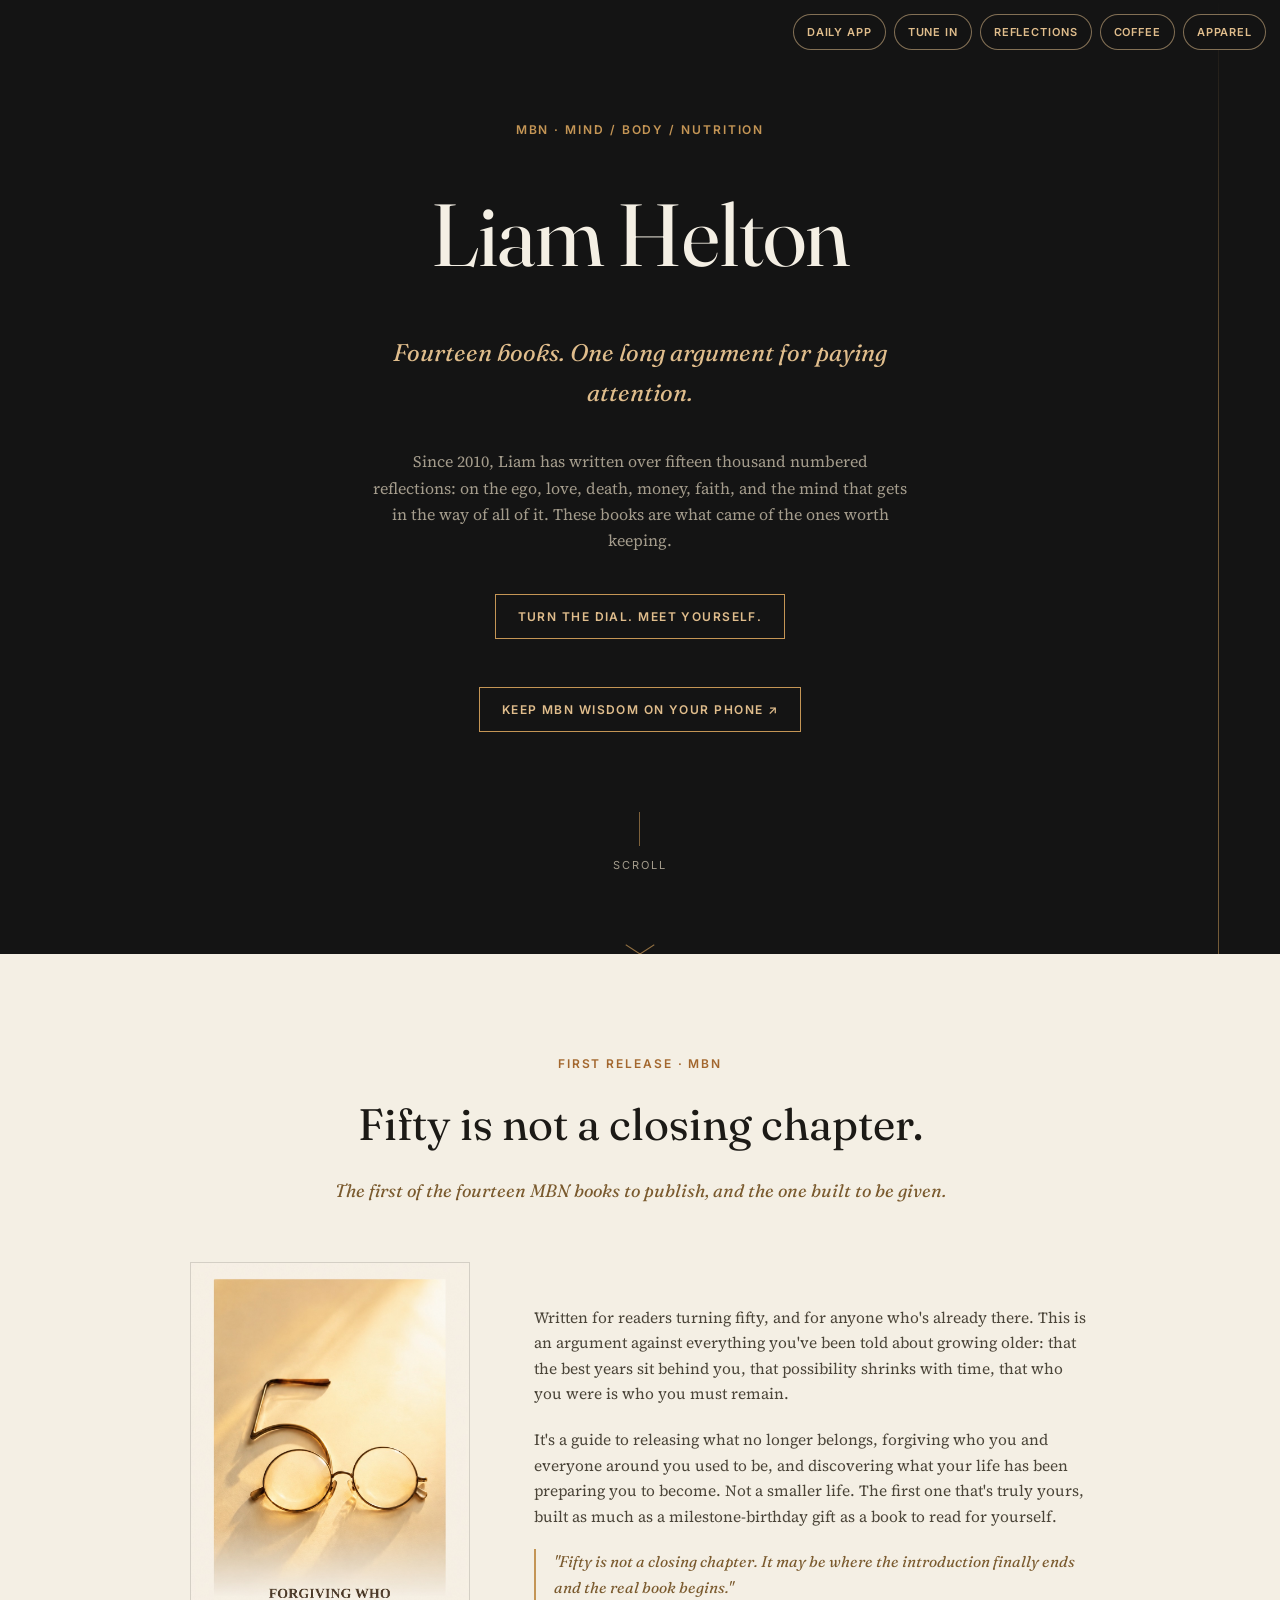
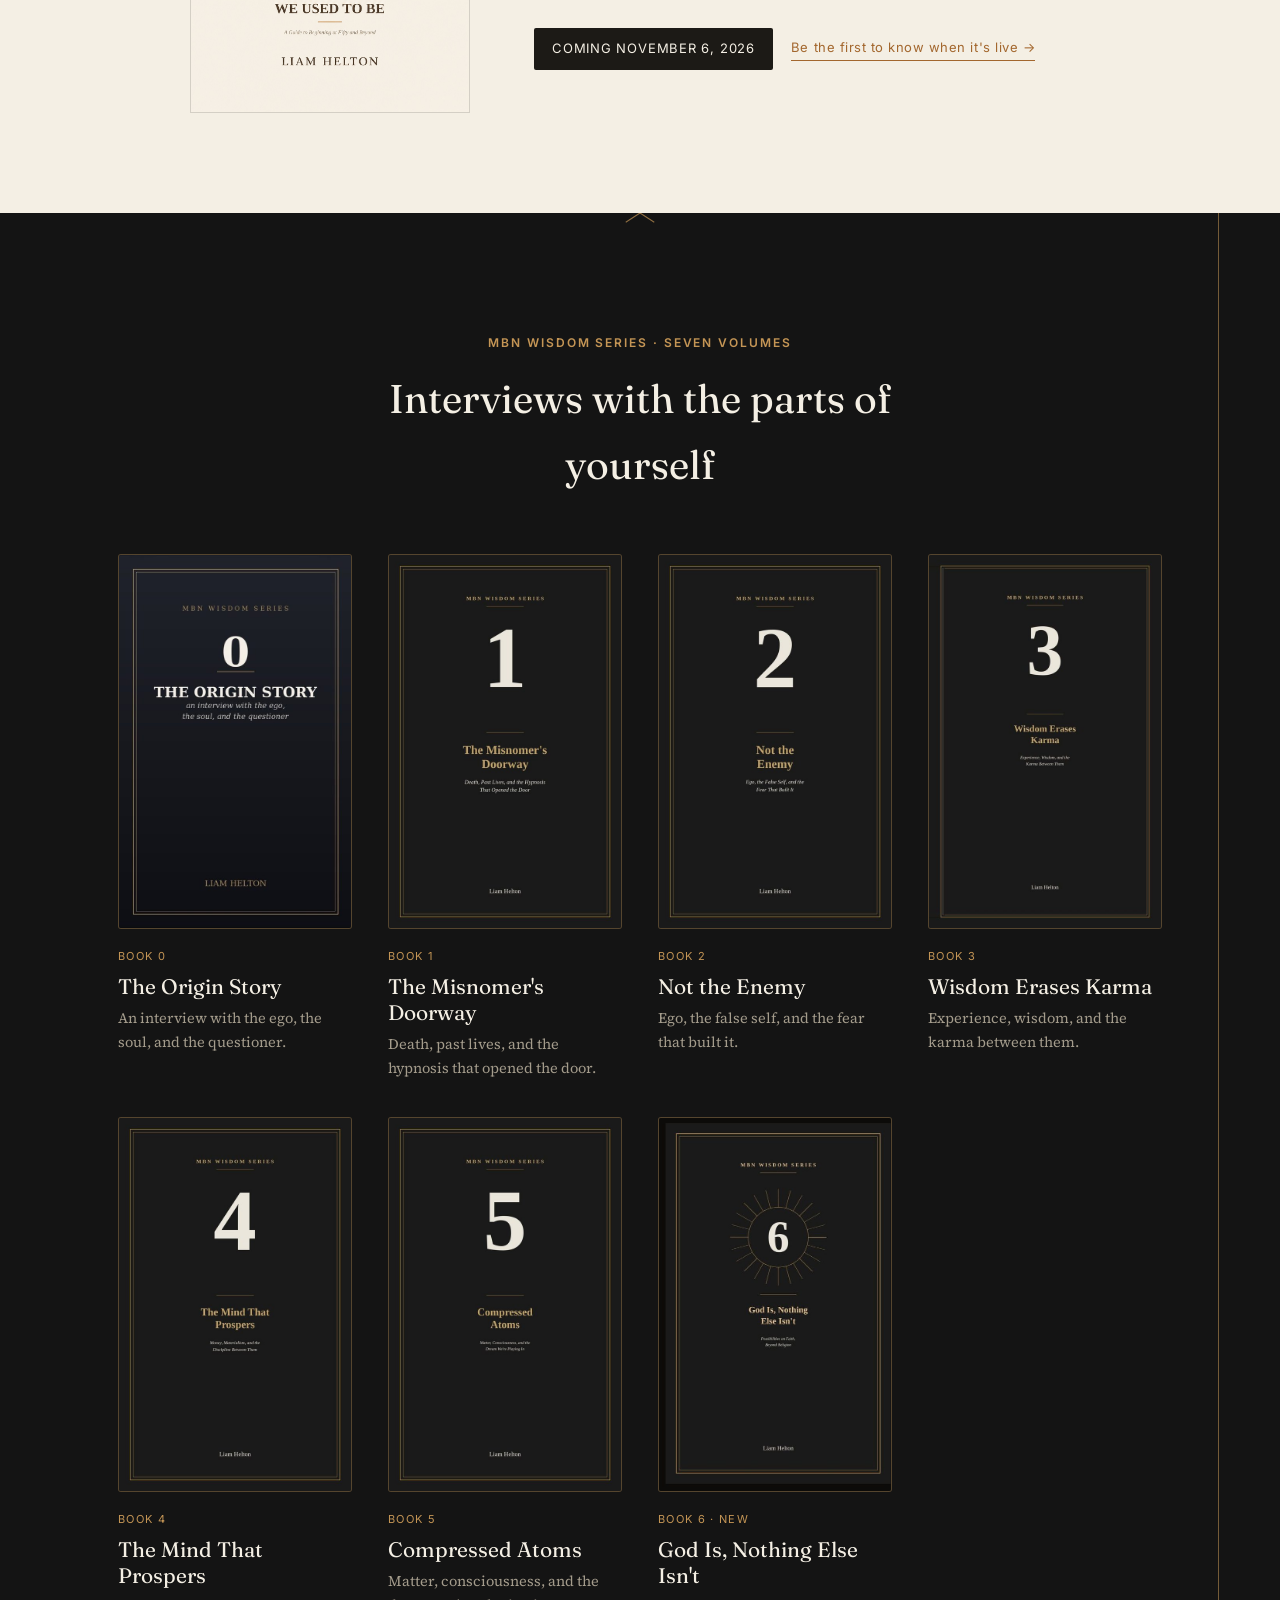
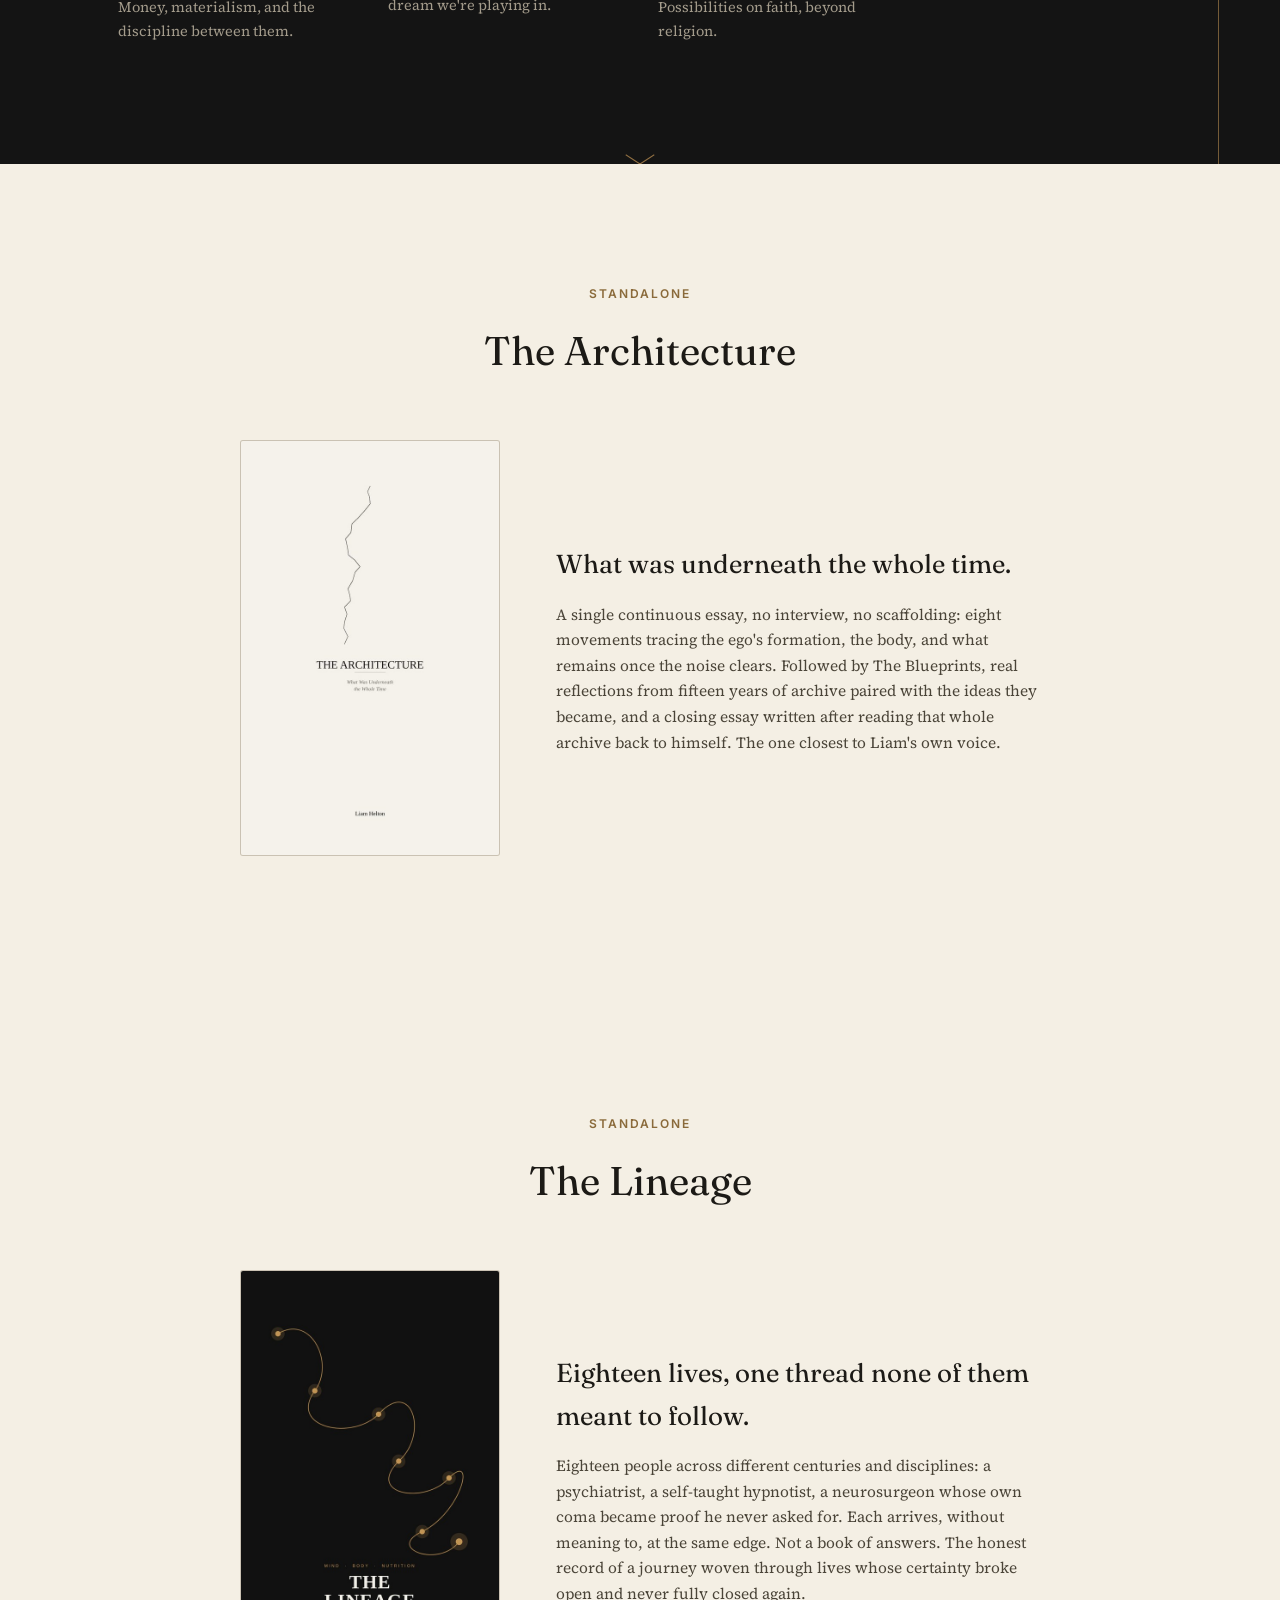
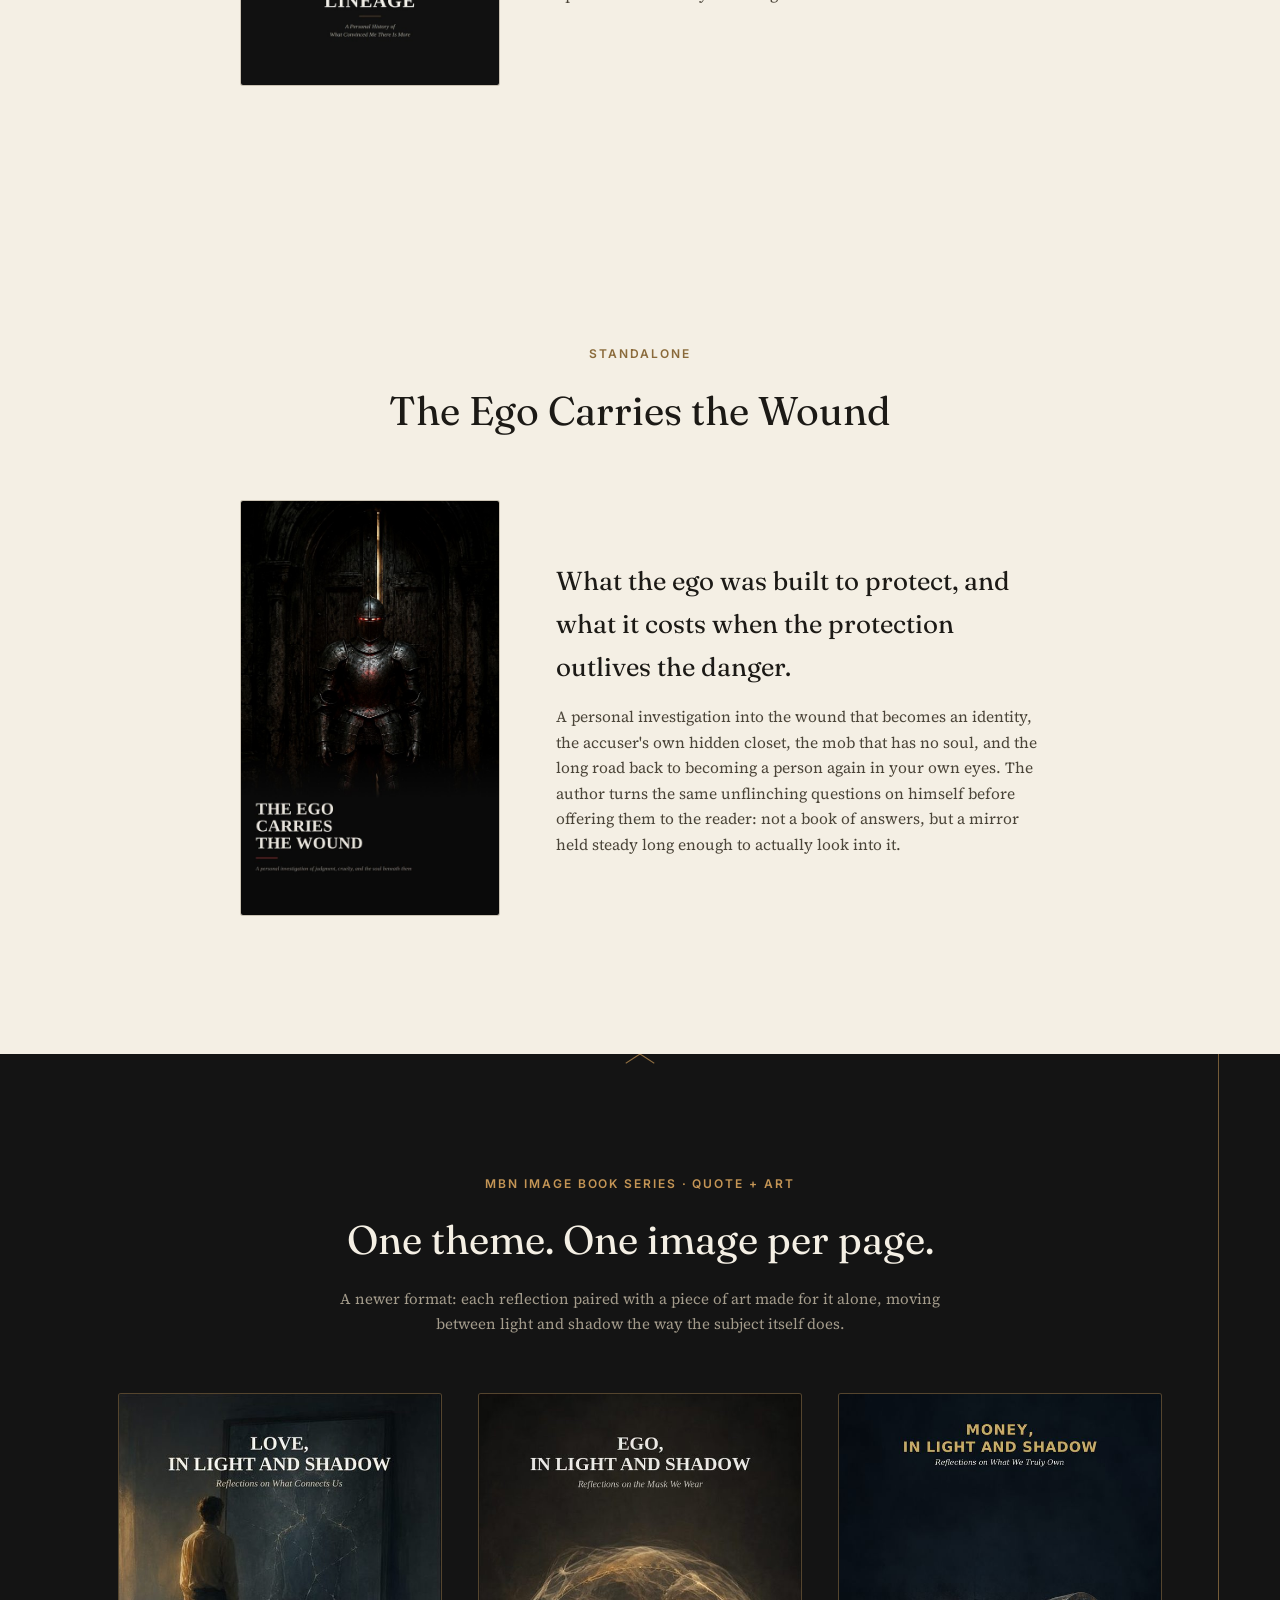
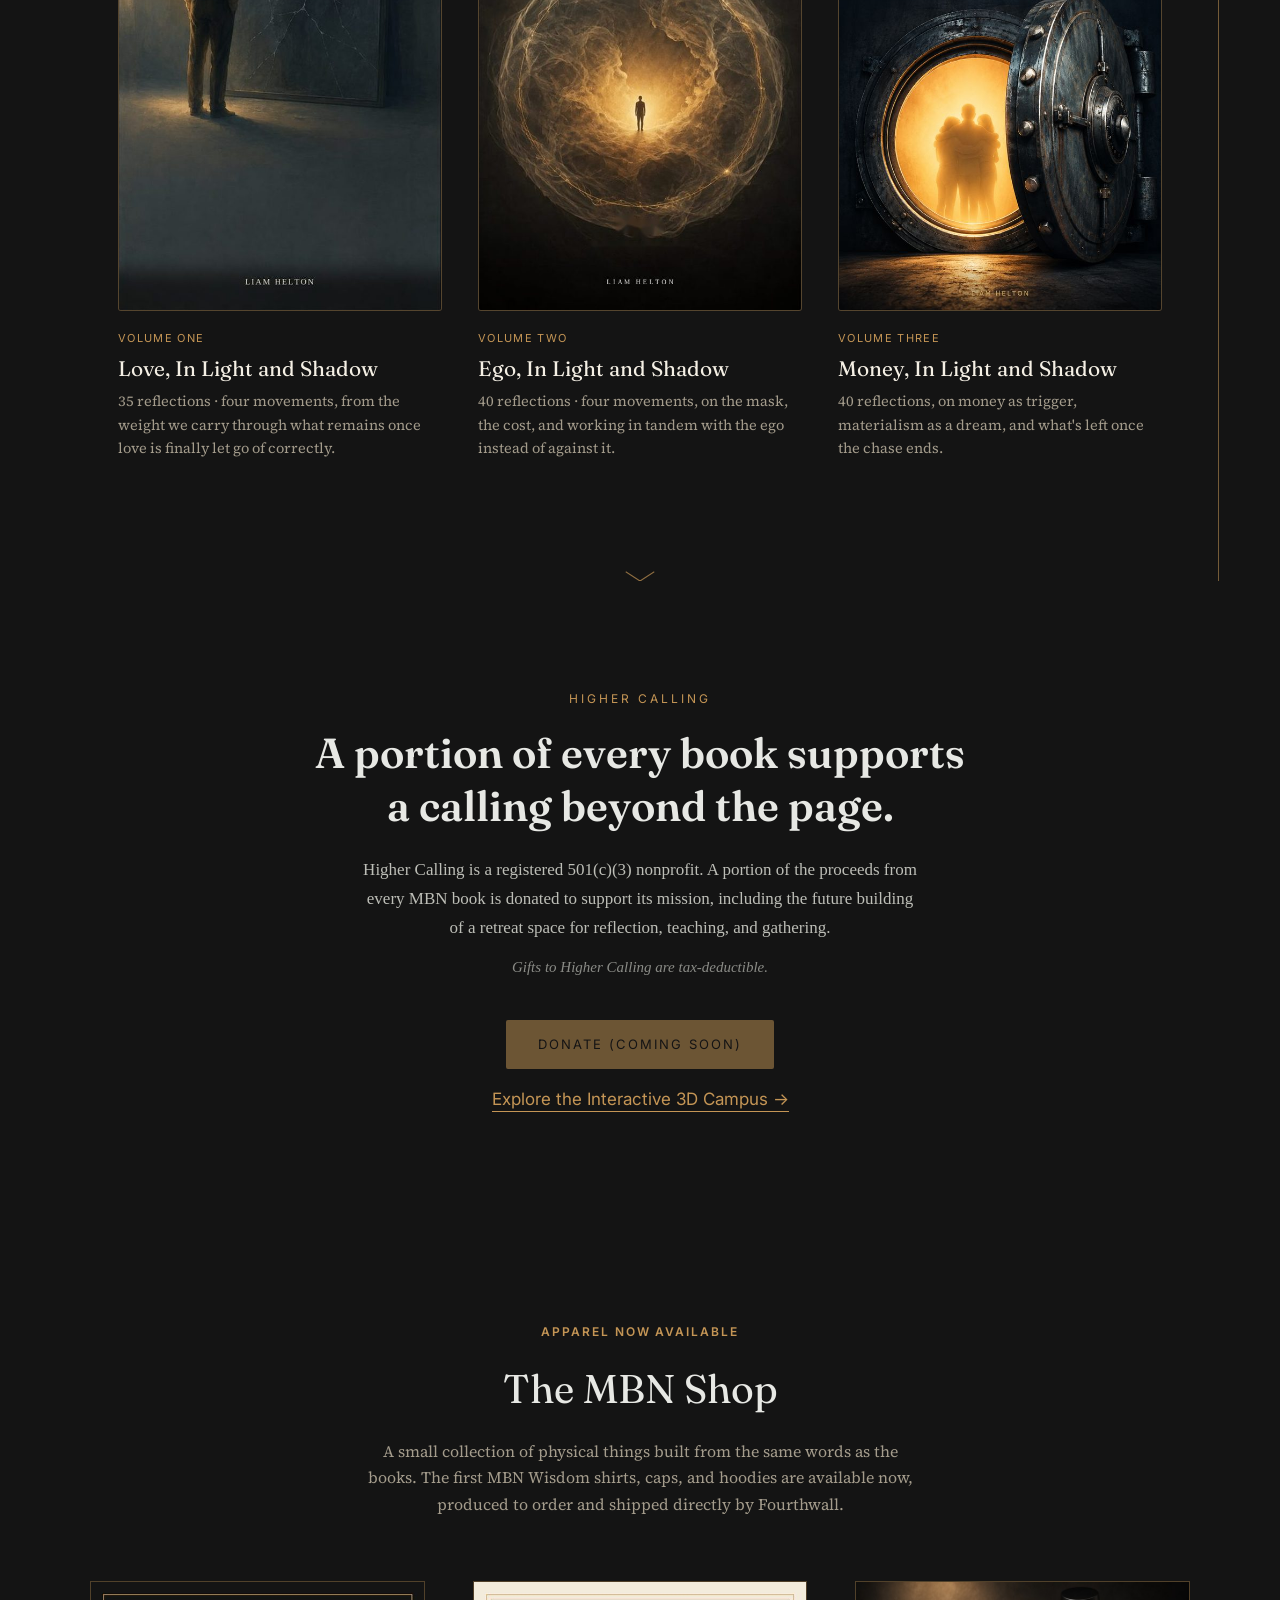
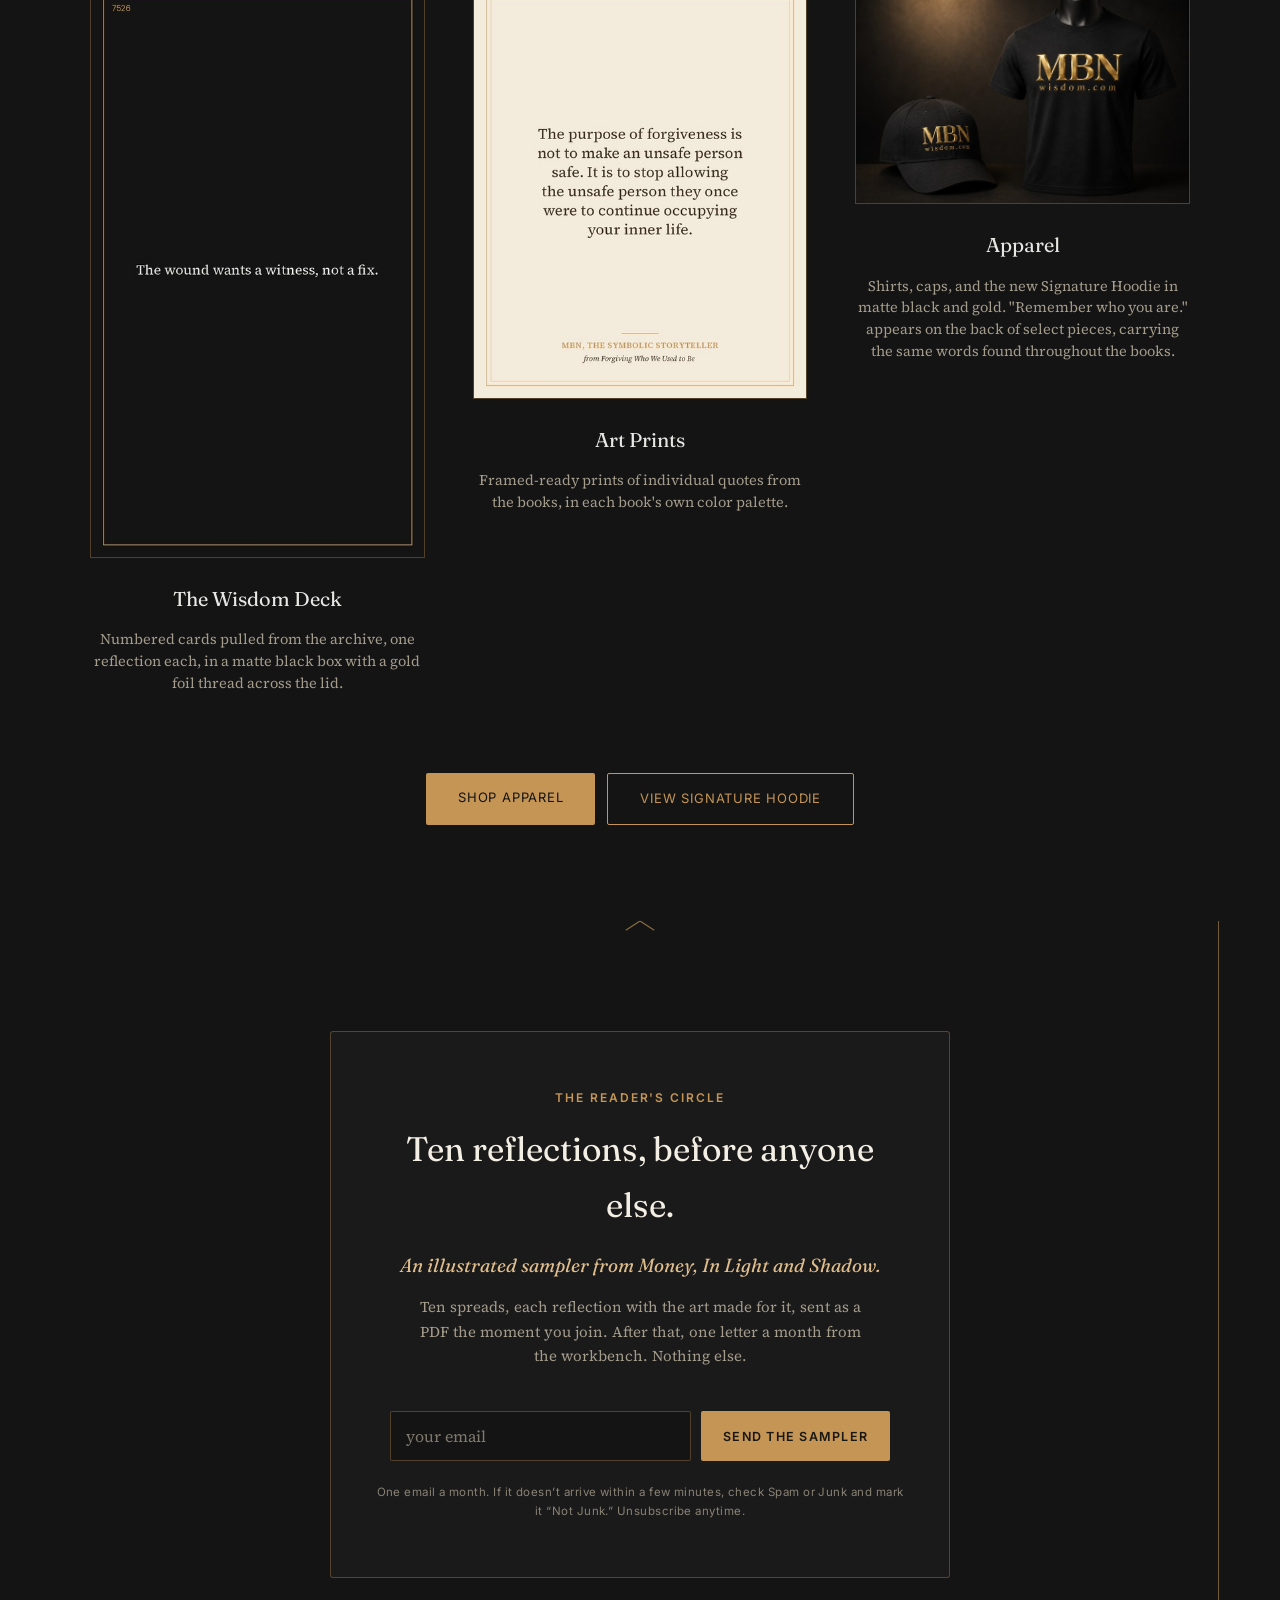
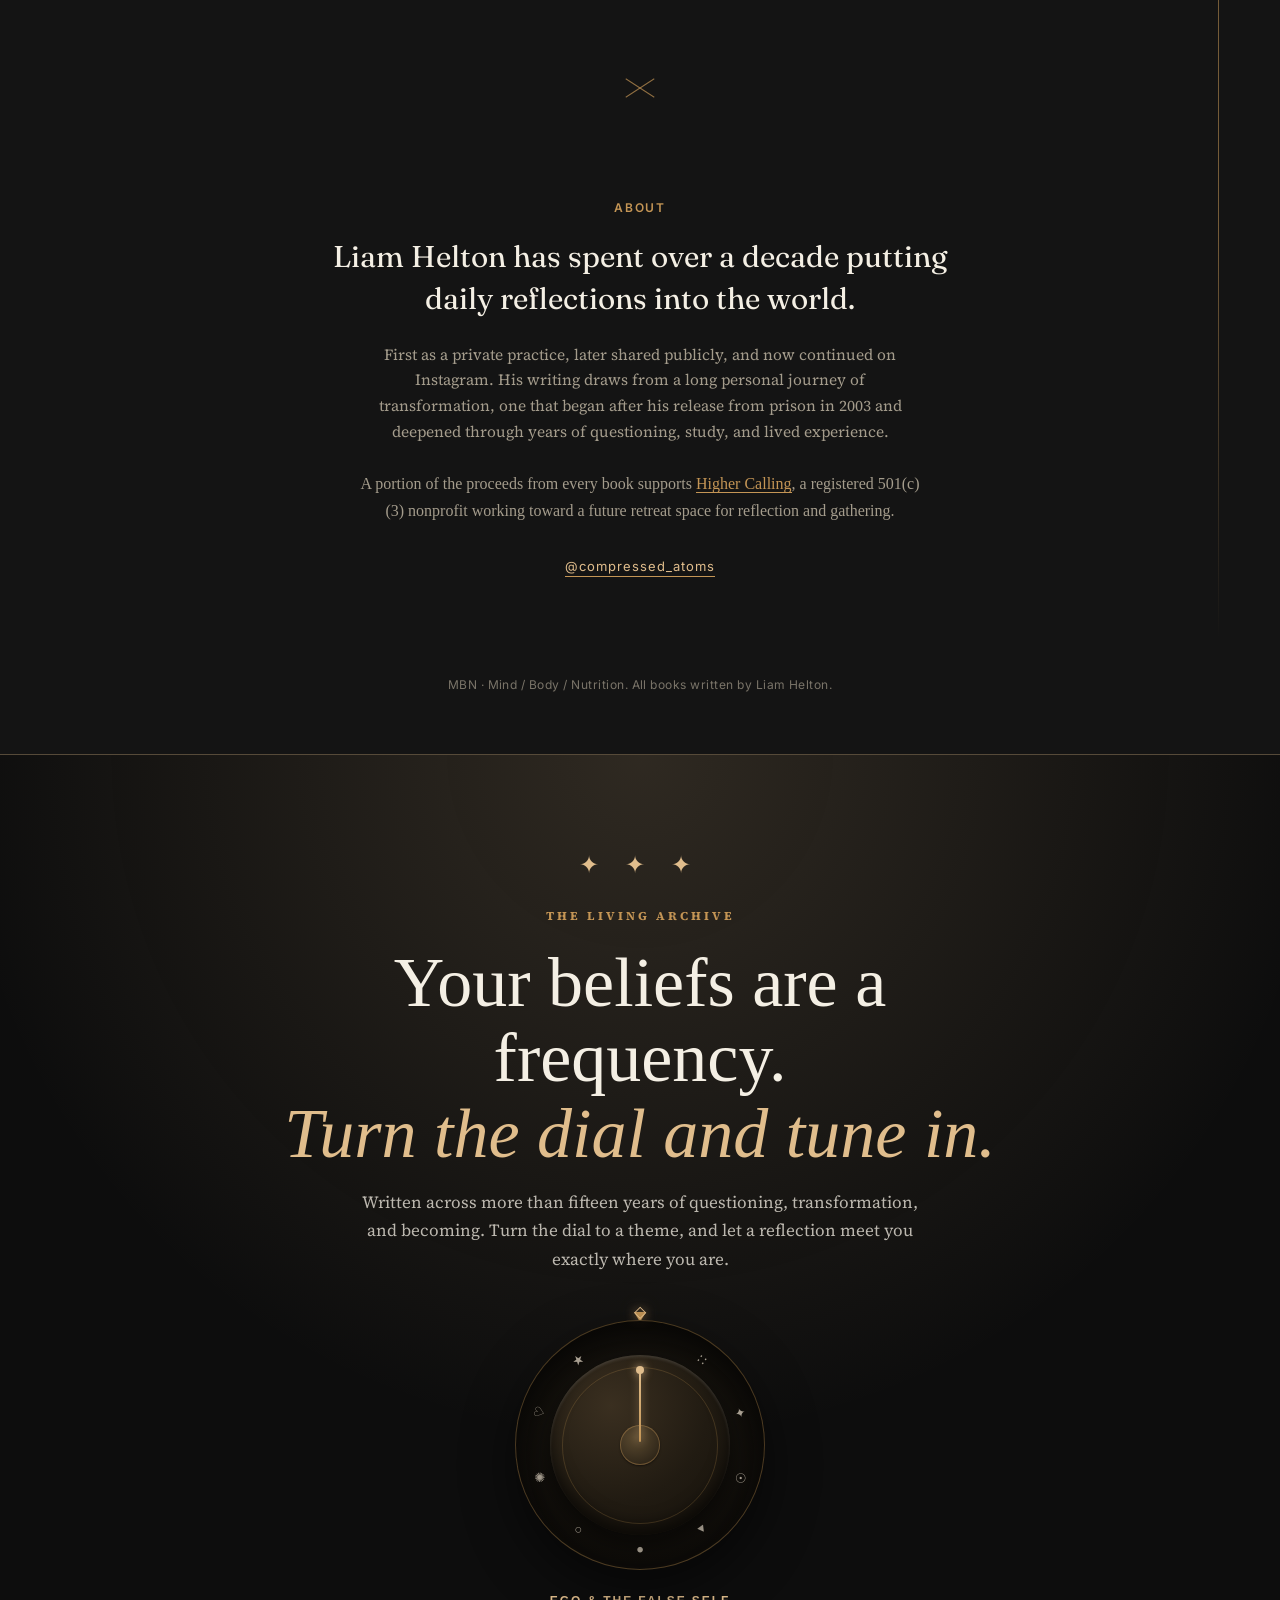
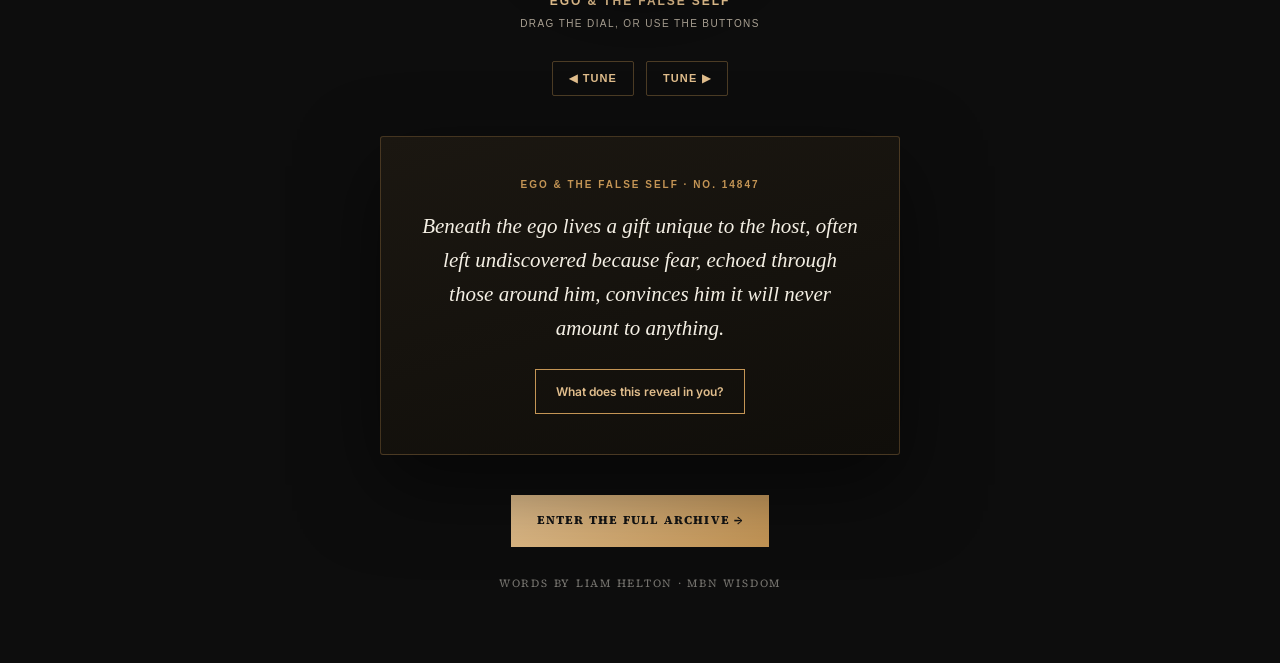
==== index.html @ 4bf5a53a "Add Liam Helton to the November book cover Correct the website cover preview for Forgiving Who We Us" ====
<!DOCTYPE html>
<html lang="en">
<head>
<meta charset="UTF-8">
<meta name="viewport" content="width=device-width, initial-scale=1.0">
<title>MBN · Liam Helton</title>
<link rel="preconnect" href="https://fonts.googleapis.com">
<link rel="preconnect" href="https://fonts.gstatic.com" crossorigin>
<link href="https://fonts.googleapis.com/css2?family=Fraunces:ital,opsz,wght@0,9..144,300;0,9..144,400;0,9..144,600;1,9..144,400&family=Source+Serif+4:ital,opsz,wght@0,8..60,400;0,8..60,500;1,8..60,400&family=Inter:wght@400;500;600&display=swap" rel="stylesheet">
<style>
  :root{
    --bg:#141414;
    --bg-raised:#1a1a1a;
    --cream:#f4efe4;
    --cream-ink:#1c1a16;
    --gold:#c49555;
    --gold-bright:#e0bd8c;
    --ink:#ece7db;
    --ink-dim:#a49c8c;
    --line: rgba(196,149,85,0.35);
    --maxw: 1100px;
  }
  *{box-sizing:border-box;}
  /* the hidden attribute must beat any display rule set below */
  [hidden]{display:none !important;}
  html{scroll-behavior:smooth; background:#141414;}
  body{
    margin:0;
    background:var(--bg);
    background-color:#141414 !important;
    color:var(--ink);
    font-family:'Source Serif 4', serif;
    font-size:17px;
    line-height:1.65;
    -webkit-font-smoothing:antialiased;
  }
  .eyebrow{
    font-family:'Inter',sans-serif;
    font-size:12px;
    letter-spacing:0.16em;
    text-transform:uppercase;
    color:var(--gold);
    font-weight:600;
  }
  h1,h2,h3{
    font-family:'Fraunces', serif;
    font-weight:400;
    margin:0;
  }
  a{color:inherit;}
  img{display:block;max-width:100%;}

  /* ---- signature thread ---- */
  .thread-wrap{position:relative;}
  /* The thread is decorative. It used to sit at left:50%, which ran it straight
     down the middle of the centred text and through the middle card of any
     odd-column grid. It now sits in the right-hand margin, outside the 1100px
     content column, and is hidden entirely once the viewport is too narrow to
     have a margin to put it in. */
  .thread{
    position:absolute;
    left:calc(50% + (var(--maxw) / 2) + 28px);
    top:0;
    bottom:0;
    width:1px;
    background:linear-gradient(to bottom, transparent, var(--gold) 4%, var(--gold) 96%, transparent);
    opacity:0.55;
    z-index:0;
    pointer-events:none;
  }
  @media (max-width: 1240px){
    .thread{ display:none; }
  }
  .fracture{
    position:absolute;
    left:50%;
    width:34px;
    height:34px;
    transform:translate(-50%,-50%) rotate(45deg);
    z-index:1;
    pointer-events:none;
  }
  .fracture::before,.fracture::after{
    content:'';
    position:absolute;
    background:var(--gold);
    opacity:0.7;
  }
  .fracture::before{ left:50%; top:0; bottom:0; width:1px; transform:translateX(-50%) rotate(12deg); }
  .fracture::after{ top:50%; left:0; right:0; height:1px; transform:translateY(-50%) rotate(-12deg); }

  section{ position:relative; z-index:2; }
  .wrap{ max-width:var(--maxw); margin:0 auto; padding:0 28px; }

  /* ---- hero ---- */
  .hero{
    min-height:92vh;
    display:flex;
    flex-direction:column;
    justify-content:center;
    align-items:center;
    text-align:center;
    padding:120px 28px 80px;
  }
  .hero .eyebrow{ margin-bottom:22px; }
  .hero h1{
    font-size:clamp(44px,9vw,88px);
    color:var(--cream);
    letter-spacing:-0.01em;
    margin-bottom:26px;
  }
  .hero p.lede{
    font-family:'Fraunces', serif;
    font-style:italic;
    font-size:clamp(19px,2.4vw,24px);
    color:var(--gold-bright);
    max-width:560px;
    margin:0 0 20px;
  }
  .hero p.sub{
    max-width:540px;
    color:var(--ink-dim);
    font-size:16px;
  }
  .scroll-cue{
    margin-top:56px;
    font-family:'Inter',sans-serif;
    font-size:11px;
    letter-spacing:0.18em;
    text-transform:uppercase;
    color:var(--ink-dim);
    display:flex;
    flex-direction:column;
    align-items:center;
    gap:10px;
  }
  .scroll-cue .line{ width:1px; height:34px; background:var(--gold); opacity:0.6; animation:pulse 2.2s ease-in-out infinite; }
  @keyframes pulse{ 0%,100%{opacity:.2;} 50%{opacity:.8;} }

  /* ---- section headers ---- */
  .section-head{ text-align:center; max-width:640px; margin:0 auto 56px; }
  .section-head .eyebrow{ margin-bottom:14px; }
  .section-head h2{ font-size:clamp(28px,4vw,40px); color:var(--cream); }
  .section-pad{ padding:120px 0; }

  /* ---- book grid ---- */
  .grid{
    display:grid;
    grid-template-columns:repeat(auto-fit,minmax(220px,1fr));
    gap:36px;
  }
  .card{
    display:flex;
    flex-direction:column;
  }
  .cover{
    aspect-ratio:5/8;
    border-radius:3px;
    overflow:hidden;
    background:var(--bg-raised);
    border:1px solid var(--line);
    margin-bottom:18px;
    position:relative;
  }
  .cover img{ width:100%; height:100%; object-fit:cover; }
  .cover.placeholder{
    display:flex;
    flex-direction:column;
    align-items:center;
    justify-content:center;
    text-align:center;
    padding:20px;
  }
  .cover.placeholder .num{
    font-family:'Fraunces', serif;
    font-size:46px;
    color:var(--gold);
    opacity:0.5;
    line-height:1;
    margin-bottom:10px;
  }
  .cover.placeholder .label{
    font-family:'Inter',sans-serif;
    font-size:10.5px;
    letter-spacing:0.1em;
    text-transform:uppercase;
    color:var(--ink-dim);
  }
  .card .tag{
    font-family:'Inter',sans-serif;
    font-size:11px;
    letter-spacing:0.12em;
    text-transform:uppercase;
    color:var(--gold);
    margin-bottom:8px;
  }
  .card h3{ font-size:21px; color:var(--cream); margin-bottom:8px; line-height:1.25; }
  .card p{ font-size:14.5px; color:var(--ink-dim); margin:0; }

  /* ---- architecture (cream section) ---- */
  .architecture{
    background:var(--cream);
    color:var(--cream-ink);
  }
  .architecture .eyebrow{ color:#8a6a3a; }
  .architecture .section-head h2{ color:var(--cream-ink); }
  .arch-inner{
    display:grid;
    grid-template-columns: 260px 1fr;
    gap:56px;
    align-items:center;
    max-width:800px;
    margin:0 auto;
  }
  .arch-inner .cover{ border:1px solid rgba(28,26,22,0.15); background:#e8e0cf; }
  .arch-inner .cover.placeholder .num{ color:#8a6a3a; }
  .arch-inner .cover.placeholder .label{ color:#7a7264; }
  .arch-inner h3{ font-size:26px; color:var(--cream-ink); margin-bottom:14px; }
  .arch-inner p{ color:#4a4438; font-size:15.5px; }
  @media (max-width: 640px){
    .arch-inner{ grid-template-columns:1fr; text-align:center; }
    .arch-inner .cover{ max-width:220px; margin:0 auto 24px; }
  }

  /* ---- forgiving launch feature ---- */
  .fw-inner{
    display:grid;
    grid-template-columns:280px 1fr;
    gap:64px;
    align-items:center;
    max-width:900px;
    margin:0 auto;
  }
  @media (max-width: 640px){
    .fw-inner{ grid-template-columns:1fr; text-align:center; }
    .fw-inner .fw-cover{ max-width:220px; margin:0 auto 24px; }
    .fw-inner blockquote{ text-align:left; }
    .fw-inner .fw-cta{ justify-content:center; }
  }

  /* ---- image series ---- */
  .image-series .grid{ grid-template-columns:repeat(auto-fit,minmax(260px,1fr)); }
  /* 5/8 matches the real trim size of these books — at 5/7 the Money
     cover's title was being cropped off the top by object-fit:cover. */
  .image-series .cover{ aspect-ratio:5/8; }

  /* ---- reader's circle signup ---- */
  .circle{ padding:110px 0; }
  .circle-inner{
    max-width:620px;
    margin:0 auto;
    text-align:center;
    background:var(--bg-raised);
    border:1px solid var(--line);
    border-radius:3px;
    padding:56px 40px;
  }
  .circle-inner h2{ font-size:clamp(26px,3.6vw,34px); color:var(--cream); margin-bottom:16px; }
  .circle-inner p.offer{
    font-family:'Fraunces', serif;
    font-style:italic;
    font-size:19px;
    color:var(--gold-bright);
    margin:0 0 14px;
  }
  .circle-inner p.detail{ color:var(--ink-dim); font-size:15px; margin:0 auto 32px; max-width:460px; }
  .signup-form{
    display:flex;
    gap:10px;
    max-width:500px;
    margin:0 auto;
    flex-wrap:wrap;
    justify-content:center;
  }
  .signup-form.formkit-form[data-uid]{ max-width:500px !important; }
  .signup-form.formkit-form[data-uid] .formkit-fields{
    display:flex !important;
    gap:10px;
    width:100%;
    flex-wrap:wrap;
    justify-content:center;
  }
  .signup-form.formkit-form[data-uid] .formkit-field{ flex:1 1 210px !important; margin:0 !important; }
  .signup-form.formkit-form[data-uid] .formkit-submit{ flex:0 0 auto !important; margin:0 !important; position:static !important; }
  .signup-form.formkit-form[data-uid] .formkit-alert{ flex:1 0 100%; margin:0; padding:0; list-style:none; }
  .signup-form.formkit-form[data-uid] input.formkit-input{ width:100% !important; height:auto !important; }
  .signup-form input[type="email"]{
    flex:1 1 210px;
    min-width:0;
    background:var(--bg);
    border:1px solid var(--line);
    border-radius:2px;
    color:var(--ink);
    font-family:'Source Serif 4', serif;
    font-size:16px;
    padding:13px 15px;
  }
  .signup-form input[type="email"]::placeholder{ color:var(--ink-dim); opacity:0.75; }
  .signup-form input[type="email"]:focus{
    outline:none;
    border-color:var(--gold);
    box-shadow:0 0 0 2px rgba(196,149,85,0.15);
  }
  .signup-form button{
    flex:0 0 auto;
    background:var(--gold);
    color:#191713;
    border:none;
    border-radius:2px;
    font-family:'Inter',sans-serif;
    font-size:12.5px;
    font-weight:600;
    letter-spacing:0.1em;
    text-transform:uppercase;
    padding:14px 22px;
    cursor:pointer;
    transition:background 0.18s ease;
  }
  .signup-form button:hover{ background:var(--gold-bright); }
  .circle-inner p.circle-thanks{
    font-family:'Fraunces', serif;
    font-style:italic;
    font-size:18px;
    color:var(--gold-bright);
    margin:8px 0 0;
    line-height:1.5;
  }
  .circle-inner p.fineprint{
    font-family:'Inter',sans-serif;
    font-size:11.5px;
    letter-spacing:0.04em;
    color:var(--ink-dim);
    opacity:0.8;
    margin:22px 0 0;
  }
  @media (max-width:640px){
    .circle-inner{ padding:44px 24px; }
    .signup-form input[type="email"], .signup-form button{ flex:1 1 100%; }
  }

  /* ---- about / footer ---- */
  .about{ text-align:center; padding:110px 0 60px; }
  .about h2{ font-size:clamp(22px,3vw,30px); color:var(--cream); max-width:640px; margin:0 auto 22px; line-height:1.4; }
  .about p{ color:var(--ink-dim); max-width:560px; margin:0 auto 26px; font-size:15.5px; }
  .about a.handle{
    font-family:'Inter',sans-serif;
    font-size:13px;
    letter-spacing:0.08em;
    color:var(--gold-bright);
    text-decoration:none;
    border-bottom:1px solid var(--gold);
    padding-bottom:2px;
  }
  footer{
    text-align:center;
    padding:36px 0 60px;
    font-family:'Inter',sans-serif;
    font-size:12px;
    letter-spacing:0.04em;
    color:var(--ink-dim);
    opacity:0.7;
  }
  /* ---- merch section ---- */
  .merch-grid{
    display:grid;
    grid-template-columns:repeat(3, 1fr);
    gap:48px;
  }
  @media (max-width: 760px){
    .merch-grid{ grid-template-columns:1fr; gap:56px; }
  }
</style>
<style>.mbn-nav{position:fixed;top:14px;right:14px;left:14px;z-index:9999;display:flex;justify-content:flex-end;gap:8px;flex-wrap:wrap;pointer-events:none}.mbn-nav a{pointer-events:auto;padding:10px 13px;border:1px solid rgba(224,189,140,.55);background:rgba(20,20,20,.94);color:#e0bd8c;text-decoration:none;font:600 11px Inter,sans-serif;letter-spacing:.08em;text-transform:uppercase;border-radius:999px}.mbn-nav a:focus-visible{outline:2px solid #e0bd8c;outline-offset:3px}#archive{scroll-margin-top:90px}.fd-mirror{display:block;width:fit-content;margin:24px auto 0;color:#e0bd8c;border:1px solid #c49555;padding:14px 20px;text-decoration:none;font:600 12px Inter,sans-serif}.hero-tune{display:inline-block;margin:24px auto;padding:14px 22px;color:#e0bd8c;border:1px solid #c49555;text-decoration:none;font:600 12px Inter,sans-serif;letter-spacing:.12em;text-transform:uppercase}@media(max-width:520px){.mbn-nav{justify-content:center}.mbn-nav a{font-size:10px;padding:10px}.fd-manual{margin-bottom:20px}}@media(prefers-reduced-motion:reduce){html{scroll-behavior:auto}.fd-card{transition:none}}</style><link rel="manifest" href="/mbn.webmanifest"><meta name="theme-color" content="#141311"><meta name="apple-mobile-web-app-capable" content="yes"><meta name="apple-mobile-web-app-title" content="MBN Wisdom"><link rel="apple-touch-icon" href="/mbn-icon-180.png">
</head>
<body style="background:#141414; margin:0;">
<nav class="mbn-nav" aria-label="Main navigation"><a href="/app.html">Daily app</a><a href="#archive">Tune In</a><a href="archive.html">Reflections</a><a href="coffee-with-liam.html">Coffee</a><a href="https://mbn-shop.fourthwall.com" target="_blank" rel="noopener noreferrer">Apparel</a></nav>

<div class="thread-wrap">
<div class="thread"></div>

<section class="hero">
  <div class="eyebrow">MBN · Mind / Body / Nutrition</div>
  <h1>Liam Helton</h1>
  <p class="lede">Fourteen books. One long argument for paying attention.</p>
  <p class="sub">Since 2010, Liam has written over fifteen thousand numbered reflections: on the ego, love, death, money, faith, and the mind that gets in the way of all of it. These books are what came of the ones worth keeping.</p>
  <a class="hero-tune" href="#archive">Turn the dial. Meet yourself.</a>
  <a class="hero-tune" href="/app.html">Keep MBN Wisdom on your phone ↗</a>
  <div class="scroll-cue"><div class="line"></div>Scroll</div>
</section>

<div class="fracture"></div>

<section id="forgiving-launch" style="background:#F4EFE4; color:#1c1a16; padding:100px 24px;">
  <div style="max-width:1100px; margin:0 auto;">

    <div style="text-align:center; margin-bottom:56px;">
      <div style="font-family:'Inter',sans-serif; font-size:12px; letter-spacing:0.16em; text-transform:uppercase; color:#a3672e; font-weight:600; margin-bottom:14px;">
        First Release &middot; MBN
      </div>
      <h2 style="font-family:'Fraunces',serif; font-weight:400; font-size:clamp(30px,4.2vw,44px); margin:0 0 16px; color:#1c1a16;">
        Fifty is not a closing chapter.
      </h2>
      <p style="font-family:'Fraunces',serif; font-style:italic; font-size:18px; color:#7a5a2e; max-width:620px; margin:0 auto;">
        The first of the fourteen MBN books to publish, and the one built to be given.
      </p>
    </div>

    <div class="fw-inner">
      <div class="fw-cover" style="border:1px solid rgba(28,26,22,0.15);">
        <img src="forgiving-who-we-used-to-be-cover.jpg" alt="Forgiving Who We Used to Be by Liam Helton cover" loading="lazy" decoding="async" style="display:block; width:100%;">
      </div>
      <div>
        <p style="font-size:15.5px; color:#4a4438; margin:0 0 20px;">
          Written for readers turning fifty, and for anyone who's already there. This is an argument against everything you've been told about growing older: that the best years sit behind you, that possibility shrinks with time, that who you were is who you must remain.
        </p>
        <p style="font-size:15.5px; color:#4a4438; margin:0 0 20px;">
          It's a guide to releasing what no longer belongs, forgiving who you and everyone around you used to be, and discovering what your life has been preparing you to become. Not a smaller life. The first one that's truly yours, built as much as a milestone-birthday gift as a book to read for yourself.
        </p>
        <blockquote style="font-family:'Fraunces',serif; font-style:italic; font-size:15.5px; color:#7a5a2e; border-left:2px solid #c49555; padding-left:18px; margin:0 0 28px;">
          "Fifty is not a closing chapter. It may be where the introduction finally ends and the real book begins."
        </blockquote>
        <div class="fw-cta" style="display:flex; flex-wrap:wrap; align-items:center; gap:18px;">
          <span style="font-family:'Inter',sans-serif; font-size:13px; letter-spacing:0.06em; text-transform:uppercase; background:#1c1a16; color:#F4EFE4; padding:10px 18px; border-radius:2px; white-space:nowrap;">
            Coming November 6, 2026
          </span>
          <a href="#circle" style="font-family:'Inter',sans-serif; font-size:13px; letter-spacing:0.04em; color:#a3672e; text-decoration:none; border-bottom:1px solid #a3672e; padding-bottom:2px;">
            Be the first to know when it's live &rarr;
          </a>
        </div>
      </div>
    </div>

  </div>
</section>

<div class="fracture"></div>

<section class="section-pad">
  <div class="wrap">
    <div class="section-head">
      <div class="eyebrow">MBN Wisdom Series · Seven Volumes</div>
      <h2>Interviews with the parts of yourself</h2>
    </div>
    <div class="grid">

      <div class="card">
        <div class="cover"><img src="[data-uri]" alt="Book 0 cover — The Origin Story" loading="lazy" decoding="async"></div>
        

<div class="tag">Book 0</div>
        <h3>The Origin Story</h3>
        <p>An interview with the ego, the soul, and the questioner.</p>
      </div>

      <div class="card">
        <div class="cover"><img src="[data-uri]" alt="Book 1 cover — The Misnomer's Doorway" loading="lazy" decoding="async"></div>
        <div class="tag">Book 1</div>
        <h3>The Misnomer's Doorway</h3>
        <p>Death, past lives, and the hypnosis that opened the door.</p>
      </div>

      <div class="card">
        <div class="cover"><img src="[data-uri]" alt="Book 2 cover — Not the Enemy" loading="lazy" decoding="async"></div>
        <div class="tag">Book 2</div>
        <h3>Not the Enemy</h3>
        <p>Ego, the false self, and the fear that built it.</p>
      </div>

      <div class="card">
        <div class="cover"><img src="[data-uri]" alt="Book 3 cover — Wisdom Erases Karma" loading="lazy" decoding="async"></div>
        <div class="tag">Book 3</div>
        <h3>Wisdom Erases Karma</h3>
        <p>Experience, wisdom, and the karma between them.</p>
      </div>

      <div class="card">
        <div class="cover"><img src="[data-uri]" alt="Book 4 cover — The Mind That Prospers" loading="lazy" decoding="async"></div>
        <div class="tag">Book 4</div>
        <h3>The Mind That Prospers</h3>
        <p>Money, materialism, and the discipline between them.</p>
      </div>

      <div class="card">
        <div class="cover"><img src="[data-uri]" alt="Book 5 cover — Compressed Atoms" loading="lazy" decoding="async"></div>
        <div class="tag">Book 5</div>
        <h3>Compressed Atoms</h3>
        <p>Matter, consciousness, and the dream we're playing in.</p>
      </div>

      <div class="card">
        <div class="cover"><img src="[data-uri]" alt="Book 6 cover — God Is, Nothing Else Isn't" loading="lazy" decoding="async"></div>
        <div class="tag">Book 6 · New</div>
        <h3>God Is, Nothing Else Isn't</h3>
        <p>Possibilities on faith, beyond religion.</p>
      </div>

    </div>
  </div>
</section>

<div class="fracture"></div>

<section class="architecture section-pad">
  <div class="wrap">
    <div class="section-head">
      <div class="eyebrow">Standalone</div>
      <h2>The Architecture</h2>
    </div>
    <div class="arch-inner">
      <div class="cover"><img src="[data-uri]" alt="The Architecture cover" loading="lazy" decoding="async"></div>
      <div>
        <h3>What was underneath the whole time.</h3>
        <p>A single continuous essay, no interview, no scaffolding: eight movements tracing the ego's formation, the body, and what remains once the noise clears. Followed by The Blueprints, real reflections from fifteen years of archive paired with the ideas they became, and a closing essay written after reading that whole archive back to himself. The one closest to Liam's own voice.</p>
      </div>
    </div>
  </div>
</section>

<div class="fracture"></div>

<section class="architecture section-pad">
  <div class="wrap">
    <div class="section-head">
      <div class="eyebrow">Standalone</div>
      <h2>The Lineage</h2>
    </div>
    <div class="arch-inner">
      <div class="cover"><img src="[data-uri]" alt="The Lineage cover" loading="lazy" decoding="async"></div>
      <div>
        <h3>Eighteen lives, one thread none of them meant to follow.</h3>
        <p>Eighteen people across different centuries and disciplines: a psychiatrist, a self-taught hypnotist, a neurosurgeon whose own coma became proof he never asked for. Each arrives, without meaning to, at the same edge. Not a book of answers. The honest record of a journey woven through lives whose certainty broke open and never fully closed again.</p>
      </div>
    </div>
  </div>
</section>

<div class="fracture"></div>

<section class="architecture section-pad">
  <div class="wrap">
    <div class="section-head">
      <div class="eyebrow">Standalone</div>
      <h2>The Ego Carries the Wound</h2>
    </div>
    <div class="arch-inner">
      <div class="cover"><img src="[data-uri]" alt="The Ego Carries the Wound cover" loading="lazy" decoding="async"></div>
      <div>
        <h3>What the ego was built to protect, and what it costs when the protection outlives the danger.</h3>
        <p>A personal investigation into the wound that becomes an identity, the accuser's own hidden closet, the mob that has no soul, and the long road back to becoming a person again in your own eyes. The author turns the same unflinching questions on himself before offering them to the reader: not a book of answers, but a mirror held steady long enough to actually look into it.</p>
      </div>
    </div>
  </div>
</section>

<div class="fracture"></div>

<section class="section-pad image-series">
  <div class="wrap">
    <div class="section-head">
      <div class="eyebrow">MBN Image Book Series · Quote + Art</div>
      <h2>One theme. One image per page.</h2>
      <p style="color:var(--ink-dim); font-size:15px; margin-top:14px;">A newer format: each reflection paired with a piece of art made for it alone, moving between light and shadow the way the subject itself does.</p>
    </div>
    <div class="grid">

      <div class="card">
        <div class="cover"><img src="[data-uri]" alt="Love, In Light and Shadow cover" loading="lazy" decoding="async"></div>
        <div class="tag">Volume One</div>
        <h3>Love, In Light and Shadow</h3>
        <p>35 reflections · four movements, from the weight we carry through what remains once love is finally let go of correctly.</p>
      </div>

      <div class="card">
        <div class="cover"><img src="[data-uri]" alt="Ego, In Light and Shadow cover" loading="lazy" decoding="async"></div>
        <div class="tag">Volume Two</div>
        <h3>Ego, In Light and Shadow</h3>
        <p>40 reflections · four movements, on the mask, the cost, and working in tandem with the ego instead of against it.</p>
      </div>

      <div class="card">
        <div class="cover"><img src="[data-uri]" alt="Money, In Light and Shadow cover" loading="lazy" decoding="async"></div>
        <div class="tag">Volume Three</div>
        <h3>Money, In Light and Shadow</h3>
        <p>40 reflections, on money as trigger, materialism as a dream, and what's left once the chase ends.</p>
      </div>

    </div>
  </div>
</section>

<div class="fracture"></div>
<section id="higher-calling" style="background:#141414; color:#E7E8E4; padding:96px 24px;">
  <div style="max-width:1100px; margin:0 auto; text-align:center;">

    <p style="font-family:'Inter',sans-serif; letter-spacing:3px; text-transform:uppercase; font-size:12px; color:#c49555; margin-bottom:18px;">
      Higher Calling
    </p>

    <h2 style="font-family:'Fraunces',serif; font-weight:600; font-size:clamp(28px,4vw,42px); line-height:1.25; max-width:680px; margin:0 auto 24px;">
      A portion of every book supports a calling beyond the page.
    </h2>

    <p style="font-family:'Source Serif Pro',serif; font-size:17px; line-height:1.7; color:#BDBEB7; max-width:560px; margin:0 auto 12px;">
      Higher Calling is a registered 501(c)(3) nonprofit. A portion of the proceeds
      from every MBN book is donated to support its mission, including the future
      building of a retreat space for reflection, teaching, and gathering.
    </p>

    <p style="font-family:'Source Serif Pro',serif; font-style:italic; font-size:15px; color:#8a8b86; max-width:520px; margin:0 auto 40px;">
      Gifts to Higher Calling are tax-deductible.
    </p>

    <a href="#" aria-disabled="true"
       style="display:inline-block; font-family:'Inter',sans-serif; font-size:13px; letter-spacing:2px; text-transform:uppercase;
              color:#141414; background:#c49555; padding:14px 32px; border-radius:2px; text-decoration:none; opacity:0.5; pointer-events:none;">
      Donate (Coming Soon)
    </a><p style="text-align:center; margin-top:16px;">
  <a href="higher-calling-campus.html" style="font-family:'Inter',sans-serif; color:#c49555; text-decoration:none; border-bottom:1px solid #c49555; padding-bottom:2px;">
    Explore the Interactive 3D Campus →
  </a>
</p>


  </div>
</section>

<section id="merch" style="background:#141414; color:#E7E8E4; padding:96px 24px;">
  <div style="max-width:1100px; margin:0 auto;">

    <div style="text-align:center; margin-bottom:64px;">
      <div style="font-family:'Inter',sans-serif; font-size:12px; letter-spacing:0.16em; text-transform:uppercase; color:#c49555; font-weight:600; margin-bottom:14px;">
        Apparel Now Available
      </div>
      <h2 style="font-family:'Fraunces',serif; font-weight:400; font-size:clamp(28px,4vw,40px); margin:0 0 16px; color:#E7E8E4;">
        The MBN Shop
      </h2>
      <p style="font-family:'Source Serif 4',serif; font-size:16px; color:#a49c8c; max-width:560px; margin:0 auto;">
        A small collection of physical things built from the same words as the books. The first MBN Wisdom shirts, caps, and hoodies are available now, produced to order and shipped directly by Fourthwall.
      </p>
    </div>

    <div class="merch-grid">

      <div style="text-align:center;">
        <div style="border:1px solid rgba(196,149,85,0.35); margin-bottom:24px;">
          <img src="[data-uri]" alt="MBN Wisdom card deck example" loading="lazy" decoding="async" style="display:block; width:100%;">
        </div>
        <h3 style="font-family:'Fraunces',serif; font-weight:400; font-size:20px; margin:0 0 10px; color:#E7E8E4;">The Wisdom Deck</h3>
        <p style="font-family:'Source Serif 4',serif; font-size:14.5px; color:#a49c8c; line-height:1.5;">
          Numbered cards pulled from the archive, one reflection each, in a matte black box with a gold foil thread across the lid.
        </p>
      </div>

      <div style="text-align:center;">
        <div style="border:1px solid rgba(196,149,85,0.35); margin-bottom:24px;">
          <img src="[data-uri]" alt="MBN art print example" loading="lazy" decoding="async" style="display:block; width:100%;">
        </div>
        <h3 style="font-family:'Fraunces',serif; font-weight:400; font-size:20px; margin:0 0 10px; color:#E7E8E4;">Art Prints</h3>
        <p style="font-family:'Source Serif 4',serif; font-size:14.5px; color:#a49c8c; line-height:1.5;">
          Framed-ready prints of individual quotes from the books, in each book's own color palette.
        </p>
      </div>

      <div style="text-align:center;">
        <div style="border:1px solid rgba(196,149,85,0.35); margin-bottom:24px; width:100%; aspect-ratio:3/2; overflow:hidden;">
          <img src="[data-uri]" alt="MBN apparel, shirt and cap" loading="lazy" decoding="async" style="display:block; width:100%; height:100%; object-fit:cover;">
        </div>
        <h3 style="font-family:'Fraunces',serif; font-weight:400; font-size:20px; margin:0 0 10px; color:#E7E8E4;">Apparel</h3>
        <p style="font-family:'Source Serif 4',serif; font-size:14.5px; color:#a49c8c; line-height:1.5;">
          Shirts, caps, and the new Signature Hoodie in matte black and gold. "Remember who you are." appears on the back of select pieces, carrying the same words found throughout the books.
        </p>
      </div>

    </div>

    <div style="display:flex; justify-content:center; gap:12px; flex-wrap:wrap; margin-top:64px;">
      <a href="https://mbn-shop.fourthwall.com/collections/all" target="_blank" rel="noopener noreferrer" style="font-family:'Inter',sans-serif; font-size:13px; letter-spacing:0.06em; text-transform:uppercase; background:#c49555; color:#141414; padding:14px 32px; border-radius:2px; text-decoration:none; display:inline-block;">
        Shop Apparel
      </a>
      <a href="https://mbn-shop.fourthwall.com/products/mbn-wisdom-signature-hoodie" target="_blank" rel="noopener noreferrer" style="font-family:'Inter',sans-serif; font-size:13px; letter-spacing:0.06em; text-transform:uppercase; border:1px solid #c49555; color:#c49555; padding:14px 32px; border-radius:2px; text-decoration:none; display:inline-block;">
        View Signature Hoodie
      </a>
    </div>

  </div>
</section>

<div class="fracture"></div>

<!-- ============================================================
     THE READER'S CIRCLE — email capture
     Wired to Kit form 9829277 (uid 33b1ebc67e). Fully configured.

     This is a plain HTML form, not Kit's <script> embed, so it inherits
     the site's own styling instead of Kit's.

     It works with or without JavaScript:
       - JS on  : submits in the background, shows an inline thank-you,
                  reader never leaves the page.
       - JS off : falls back to a normal POST and lands on Kit's own
                  confirmation page. Still subscribes correctly.

     Subscribers are double opt-in — Kit sends a confirmation email
     before the sampler goes out. Attach the sampler PDF to the
     incentive email inside Kit, not here.
     ============================================================ -->
<section class="circle" id="circle">
  <div class="wrap">
    <div class="circle-inner">
      <div class="eyebrow">The Reader's Circle</div>
      <h2 style="margin-top:14px;">Ten reflections, before anyone else.</h2>
      <p class="offer">An illustrated sampler from <em>Money, In Light and Shadow</em>.</p>
      <p class="detail">Ten spreads, each reflection with the art made for it, sent as a PDF the moment you join. After that, one letter a month from the workbench. Nothing else.</p>

      <script src="https://f.convertkit.com/ckjs/ck.5.js"></script>
      <form class="signup-form seva-form formkit-form" id="circle-form"
            action="https://app.kit.com/forms/9829277/subscriptions"
            method="post"
            data-sv-form="9829277" data-uid="33b1ebc67e" data-format="inline" data-version="5"
            data-options="{&quot;settings&quot;:{&quot;after_subscribe&quot;:{&quot;action&quot;:&quot;message&quot;,&quot;success_message&quot;:&quot;Confirmation email sent. If it doesn’t arrive within a few minutes, check Spam or Junk and mark it “Not Junk.”&quot;,&quot;redirect_url&quot;:&quot;&quot;},&quot;recaptcha&quot;:{&quot;enabled&quot;:false}},&quot;version&quot;:&quot;5&quot;}">
        <ul class="formkit-alert formkit-alert-error" data-element="errors" data-group="alert"></ul>
        <div data-element="fields" data-stacked="false" class="seva-fields formkit-fields">
          <div class="formkit-field">
            <label for="circle-email" style="position:absolute;width:1px;height:1px;overflow:hidden;clip:rect(0 0 0 0);">Email address</label>
            <input class="formkit-input" id="circle-email" type="email" name="email_address" placeholder="your email" aria-label="Email Address" required autocomplete="email">
          </div>
          <button data-element="submit" class="formkit-submit" type="submit"><span>Send the sampler</span></button>
        </div>
      </form>

      <p class="fineprint" id="circle-fineprint">One email a month. If it doesn’t arrive within a few minutes, check Spam or Junk and mark it “Not Junk.” Unsubscribe anytime.</p>
      <p class="circle-thanks" id="circle-thanks" hidden>Check your email to confirm; the sampler follows straight after.</p>
    </div>
  </div>
</section>

<div class="fracture"></div>

<section class="about">
  <div class="wrap">
    <div class="eyebrow">About</div>
    <h2 style="margin-top:18px;">Liam Helton has spent over a decade putting daily reflections into the world.</h2>
    <p>First as a private practice, later shared publicly, and now continued on Instagram. His writing draws from a long personal journey of transformation, one that began after his release from prison in 2003 and deepened through years of questioning, study, and lived experience.</p>

  <p style="font-family:'Source Serif Pro',serif; font-size:16px; line-height:1.7;">
  A portion of the proceeds from every book supports
  <a href="#higher-calling" style="color:#c49555; text-decoration:none; border-bottom:1px solid #c49555;">Higher Calling</a>,
  a registered 501(c)(3) nonprofit working toward a future retreat space for reflection and gathering.
</p>
  <a class="handle" href="https://www.instagram.com/compressed_atoms" target="_blank" rel="noopener">@compressed_atoms</a>
  </div>
</section>

</div><!-- /thread-wrap -->

<footer>MBN · Mind / Body / Nutrition. All books written by Liam Helton.</footer>

<style>
.fd-section{padding:90px 24px 70px;text-align:center;color:#f4efe4;background:radial-gradient(circle at top,rgba(224,189,140,.16),transparent 42%),#0d0d0d;border-top:1px solid rgba(224,189,140,.35)}
.fd-wrap{max-width:760px;margin:auto}
.fd-glyphrow{color:#e0bd8c;font-size:24px;letter-spacing:10px;margin-bottom:22px}
.fd-eyebrow{color:#c49555;font-size:12px;font-weight:700;letter-spacing:.25em;text-transform:uppercase}
.fd-h2{margin:18px 0 16px;color:#f4efe4;font-family:Georgia,serif;font-size:clamp(38px,7vw,70px);font-weight:400;line-height:1.08}
.fd-h2 em{color:#e0bd8c;font-style:italic}
.fd-intro{max-width:560px;margin:0 auto 46px;color:rgba(244,239,228,.75);font-size:17px;line-height:1.7}
.fd-stage{position:relative;width:min(64vw,250px);aspect-ratio:1;margin:0 auto 22px}
.fd-ring{position:absolute;inset:0;border-radius:50%;background:radial-gradient(circle at 50% 42%,#1d1912,#0e0c09 72%);box-shadow:inset 0 0 0 1px rgba(196,149,85,.35),inset 0 16px 36px rgba(0,0,0,.65),0 20px 50px rgba(0,0,0,.5)}
.fd-tick{position:absolute;top:50%;left:50%;width:0;height:0;transform-origin:0 0}
.fd-tick .fd-glyph{position:absolute;left:-9px;top:-114px;width:18px;height:18px;display:flex;align-items:center;justify-content:center;font-size:13px;color:#aaa193;transition:color .35s,text-shadow .35s,transform .35s}
.fd-tick.active .fd-glyph{color:#e0bd8c;text-shadow:0 0 12px rgba(224,189,140,.75);transform:scale(1.25)}
.fd-pointer{position:absolute;top:-8px;left:50%;transform:translateX(-50%);width:0;height:0;border-left:6px solid transparent;border-right:6px solid transparent;border-top:10px solid #c49555;filter:drop-shadow(0 0 5px rgba(196,149,85,.6))}
.fd-knob{position:absolute;left:14%;top:14%;width:72%;height:72%;border-radius:50%;background:radial-gradient(circle at 34% 28%,#3a2f20,#211b12 55%,#15110b 100%);box-shadow:inset 0 2px 3px rgba(255,255,255,.12),inset 0 -9px 16px rgba(0,0,0,.6),0 8px 20px rgba(0,0,0,.5);cursor:grab;touch-action:none;display:flex;align-items:center;justify-content:center}
.fd-knob:active{cursor:grabbing}
.fd-knob::before{content:"";position:absolute;width:86%;height:86%;border-radius:50%;border:1px solid rgba(196,149,85,.22)}
.fd-needle{position:absolute;top:8%;left:50%;width:2px;height:40%;transform-origin:50% 100%;transform:translateX(-50%);background:linear-gradient(to top,#c49555,#e0bd8c);box-shadow:0 0 9px rgba(224,189,140,.7);border-radius:2px}
.fd-needle::after{content:"";position:absolute;top:-4px;left:50%;transform:translateX(-50%);width:8px;height:8px;border-radius:50%;background:#e0bd8c;box-shadow:0 0 10px rgba(224,189,140,.9)}
.fd-hub{width:22%;height:22%;border-radius:50%;background:radial-gradient(circle at 38% 32%,#5b4a30,#201a11);box-shadow:inset 0 0 0 1px rgba(196,149,85,.4),0 1px 2px rgba(0,0,0,.5)}
.fd-static{position:absolute;inset:0;border-radius:50%;pointer-events:none;background:repeating-linear-gradient(115deg,rgba(255,255,255,.08) 0 1px,transparent 1px 3px);opacity:0;mix-blend-mode:overlay}
.fd-stage.tuning .fd-static{opacity:.5;animation:fdGrain .12s steps(2) infinite}
@keyframes fdGrain{0%{transform:translate(0,0)}50%{transform:translate(-2px,1px)}100%{transform:translate(1px,-2px)}}
.fd-readout{font-family:Arial,Helvetica,sans-serif;font-size:12px;font-weight:600;letter-spacing:.16em;text-transform:uppercase;color:#e0bd8c;margin-bottom:4px;min-height:16px}
.fd-stage.tuning ~ .fd-readout{animation:fdFlicker .1s steps(2) infinite}
@keyframes fdFlicker{0%,100%{opacity:1}50%{opacity:.55}}
.fd-hint{font-family:Arial,Helvetica,sans-serif;font-size:10px;letter-spacing:.14em;text-transform:uppercase;color:#aaa193;margin-bottom:28px}
.fd-manual{display:flex;gap:12px;justify-content:center;margin-bottom:40px}
.fd-manual button{font-family:Arial,Helvetica,sans-serif;font-size:11px;font-weight:600;letter-spacing:.1em;text-transform:uppercase;color:#e0bd8c;background:transparent;border:1px solid rgba(196,149,85,.35);border-radius:2px;padding:10px 16px;cursor:pointer;transition:border-color .2s,background .2s}
.fd-manual button:hover{border-color:#c49555;background:rgba(196,149,85,.08)}
.fd-card{width:min(92vw,520px);margin:0 auto 40px;background:linear-gradient(165deg,#1b1711,#100e0a);border:1px solid rgba(196,149,85,.28);border-radius:3px;padding:clamp(26px,5vw,40px);text-align:center;box-shadow:0 30px 80px rgba(0,0,0,.5);opacity:0;transform:translateY(10px);transition:opacity .5s ease,transform .5s ease}
.fd-card.show{opacity:1;transform:translateY(0)}
.fd-card .fd-tag{font-family:Arial,Helvetica,sans-serif;font-size:10px;font-weight:700;letter-spacing:.2em;text-transform:uppercase;color:#c49555;margin-bottom:16px}
.fd-card blockquote{margin:0;font-family:Georgia,serif;font-style:italic;color:#f4efe4;font-size:clamp(18px,3vw,21px);line-height:1.62}
.fd-cta{display:inline-block;padding:16px 26px;color:#141414;background:linear-gradient(135deg,#e0bd8c,#c49555);text-decoration:none;font-size:12px;font-weight:800;letter-spacing:.1em;text-transform:uppercase}
@media (prefers-reduced-motion: reduce){.fd-stage.tuning .fd-static{animation:none;opacity:.3}.fd-stage.tuning ~ .fd-readout{animation:none}}
</style>
<section id="archive" class="fd-section">
  <div class="fd-wrap">
    <div class="fd-glyphrow">✦ ✦ ✦</div>
    <p class="fd-eyebrow">The Living Archive</p>
    <h2 class="fd-h2">Your beliefs are a frequency.<br><em>Turn the dial and tune in.</em></h2>
    <p class="fd-intro">Written across more than fifteen years of questioning, transformation, and becoming. Turn the dial to a theme, and let a reflection meet you exactly where you are.</p>

    <div class="fd-stage" id="fdStage">
      <div class="fd-pointer"></div>
      <div class="fd-ring" id="fdRing"></div>
      <div class="fd-knob" id="fdKnob" role="slider" aria-label="Tune the frequency dial" aria-valuemin="1" aria-valuemax="10" aria-valuenow="1" tabindex="0">
        <div class="fd-static"></div>
        <div class="fd-needle" id="fdNeedle"></div>
        <div class="fd-hub"></div>
      </div>
    </div>
    <div class="fd-readout" id="fdReadout">Ego &amp; the False Self</div>
    <div class="fd-hint">Drag the dial, or use the buttons</div>
    <div class="fd-manual">
      <button id="fdPrev" type="button">&#9664; Tune</button>
      <button id="fdNext" type="button">Tune &#9654;</button>
    </div>

    <div class="fd-card" id="fdCard">
      <div class="fd-tag" id="fdCardTag"></div>
      <blockquote id="fdCardText"></blockquote>
      <a class="fd-mirror" id="fdMirror" href="archive.html#ego/14821/mirror">What does this reveal in you?</a>
    </div>

    <a href="archive.html" class="fd-cta">Enter the Full Archive &rarr;</a>
    <small style="display:block;margin-top:28px;color:rgba(244,239,228,.45);font-size:11px;letter-spacing:.16em;text-transform:uppercase">Words by Liam Helton · MBN Wisdom</small>
  </div>
</section>
<script>
(function(){
  var CATS=[
    {glyph:"◇",name:"Ego &amp; the False Self",tag:"No. 14847",text:"Beneath the ego lives a gift unique to the host, often left undiscovered because fear, echoed through those around him, convinces him it will never amount to anything."},
    {glyph:"∷",name:"Letting Go &amp; Change",tag:"No. 14834",text:"What if life's greatest disruptions arrive not to destroy us, but to shake loose those who no longer possess the strength, loyalty, or alignment to travel where our soul is leading? Offer grace to those who fell away."},
    {glyph:"✦",name:"Love, Relationships &amp; Soul",tag:"No. 14844",text:"Everyone you encounter is consciousness meeting you through a different perspective, an avatar within the dream reflecting what your soul came to remember."},
    {glyph:"☉",name:"Faith &amp; Inner Guidance",tag:"No. 14863",text:"Your beliefs help shape the reality you live in. Just as tuning a radio to a different station changes the music you hear, the beliefs you carry shape what you notice, pursue, and welcome into your life."},
    {glyph:"▲",name:"Resilience &amp; Perseverance",tag:"No. 14851",text:"Discomfort is not the enemy. It is the soul's invitation to step beyond the boundaries of uncertainty. Growth begins where familiarity ends."},
    {glyph:"●",name:"Mindset &amp; Perspective",tag:"No. 14858",text:"What you accept completes. What you resist continues to ask for your attention. Surrendering expectations makes room for an outcome the mind could not have imagined."},
    {glyph:"○",name:"Community &amp; Human Behavior",tag:"No. 14843",text:"Speaking highly of those who speak lowly of you reveals the height you choose to live from. Keep your head above the current."},
    {glyph:"✺",name:"Dreams, Goals &amp; Purpose",tag:"No. 14861",text:"Be ready to meet the moment you have imagined. Move toward it, carrying the gratitude, courage, and openness you hope to feel when it arrives. A thought is a seed."},
    {glyph:"♡",name:"Parenting &amp; Family",tag:"No. 14859",text:"I came into this life to interrupt a cycle, not carry it forward. When one soul chooses differently, generations can walk toward a new horizon."},
    {glyph:"★",name:"Wisdom &amp; Experience",tag:"No. 14864",text:"Experience speaks most clearly through those who have survived the storm. One question to someone wiser might have revealed another path."}
  ];
  var STEP=360/CATS.length;
  var stage=document.getElementById("fdStage"),ring=document.getElementById("fdRing"),knob=document.getElementById("fdKnob"),
      needle=document.getElementById("fdNeedle"),readout=document.getElementById("fdReadout"),
      prevBtn=document.getElementById("fdPrev"),nextBtn=document.getElementById("fdNext"),
      card=document.getElementById("fdCard"),cardTag=document.getElementById("fdCardTag"),cardText=document.getElementById("fdCardText");
  if(!stage||!knob) return;
  var reduceMotion=window.matchMedia&&window.matchMedia("(prefers-reduced-motion: reduce)").matches;
  var tickEls=[];
  CATS.forEach(function(c,i){
    var t=document.createElement("div");
    t.className="fd-tick";
    t.style.transform="rotate("+(i*STEP)+"deg)";
    t.innerHTML='<span class="fd-glyph" style="transform-origin:9px 123px">'+c.glyph+'</span>';
    ring.appendChild(t);
    tickEls.push(t);
  });
  var rotation=0,lastIndex=0,dragging=false,startPointerAngle=0,startRotation=0;
  function norm360(d){return ((d%360)+360)%360;}
  function indexFor(rot){return Math.round(norm360(rot)/STEP)%CATS.length;}
  function angleFromCenter(x,y){
    var r=knob.getBoundingClientRect(),cx=r.left+r.width/2,cy=r.top+r.height/2;
    return Math.atan2(x-cx,-(y-cy))*180/Math.PI;
  }
  function applyRotation(animate){
    needle.style.transition=animate?"transform .45s cubic-bezier(.2,.8,.2,1)":"none";
    needle.style.transform="translateX(-50%) rotate("+rotation+"deg)";
  }
  function setActiveTick(idx){tickEls.forEach(function(el,i){el.classList.toggle("active",i===idx);});}
  function setLiveLabel(idx){readout.innerHTML=CATS[idx].name;knob.setAttribute("aria-valuenow",idx+1);}
  function reveal(idx){
    var c=CATS[idx];
    card.classList.remove("show");
    setTimeout(function(){
      cardTag.innerHTML=c.name+" &middot; "+c.tag;
      cardText.textContent=c.text;
      var keys=["ego","letting-go","soul","faith","resilience","mindset","community","purpose","family","wisdom"];
      document.getElementById("fdMirror").href="archive.html#"+keys[idx]+"/"+c.tag.replace("No. ","")+"/mirror";
      card.classList.add("show");
    }, reduceMotion?0:160);
  }
  function goTo(idx,animate){
    idx=((idx%CATS.length)+CATS.length)%CATS.length;
    rotation=idx*STEP;
    applyRotation(animate);
    setActiveTick(idx);
    setLiveLabel(idx);
    lastIndex=idx;
    reveal(idx);
  }
  setActiveTick(0);setLiveLabel(0);applyRotation(false);reveal(0);
  prevBtn.addEventListener("click",function(){goTo(lastIndex-1,true);});
  nextBtn.addEventListener("click",function(){goTo(lastIndex+1,true);});
  knob.addEventListener("keydown",function(e){
    if(e.key==="ArrowLeft"||e.key==="ArrowDown"){e.preventDefault();goTo(lastIndex-1,true);}
    if(e.key==="ArrowRight"||e.key==="ArrowUp"){e.preventDefault();goTo(lastIndex+1,true);}
  });
  function pointerDown(e){
    dragging=true;
    stage.classList.add("tuning");
    knob.setPointerCapture&&e.pointerId!=null&&knob.setPointerCapture(e.pointerId);
    startPointerAngle=angleFromCenter(e.clientX,e.clientY);
    startRotation=rotation;
    needle.style.transition="none";
  }
  function pointerMove(e){
    if(!dragging) return;
    var ang=angleFromCenter(e.clientX,e.clientY);
    var delta=ang-startPointerAngle;
    delta=((delta+180)%360+360)%360-180;
    rotation=startRotation+delta;
    applyRotation(false);
    var idx=indexFor(rotation);
    if(idx!==lastIndex){lastIndex=idx;setActiveTick(idx);setLiveLabel(idx);}
  }
  function pointerUp(){
    if(!dragging) return;
    dragging=false;
    stage.classList.remove("tuning");
    var idx=indexFor(rotation);
    rotation=idx*STEP;
    applyRotation(true);
    setActiveTick(idx);
    setLiveLabel(idx);
    lastIndex=idx;
    reveal(idx);
  }
  knob.addEventListener("pointerdown",pointerDown);
  window.addEventListener("pointermove",pointerMove);
  window.addEventListener("pointerup",pointerUp);
  window.addEventListener("pointercancel",pointerUp);
})();
</script>
</body>
</html>
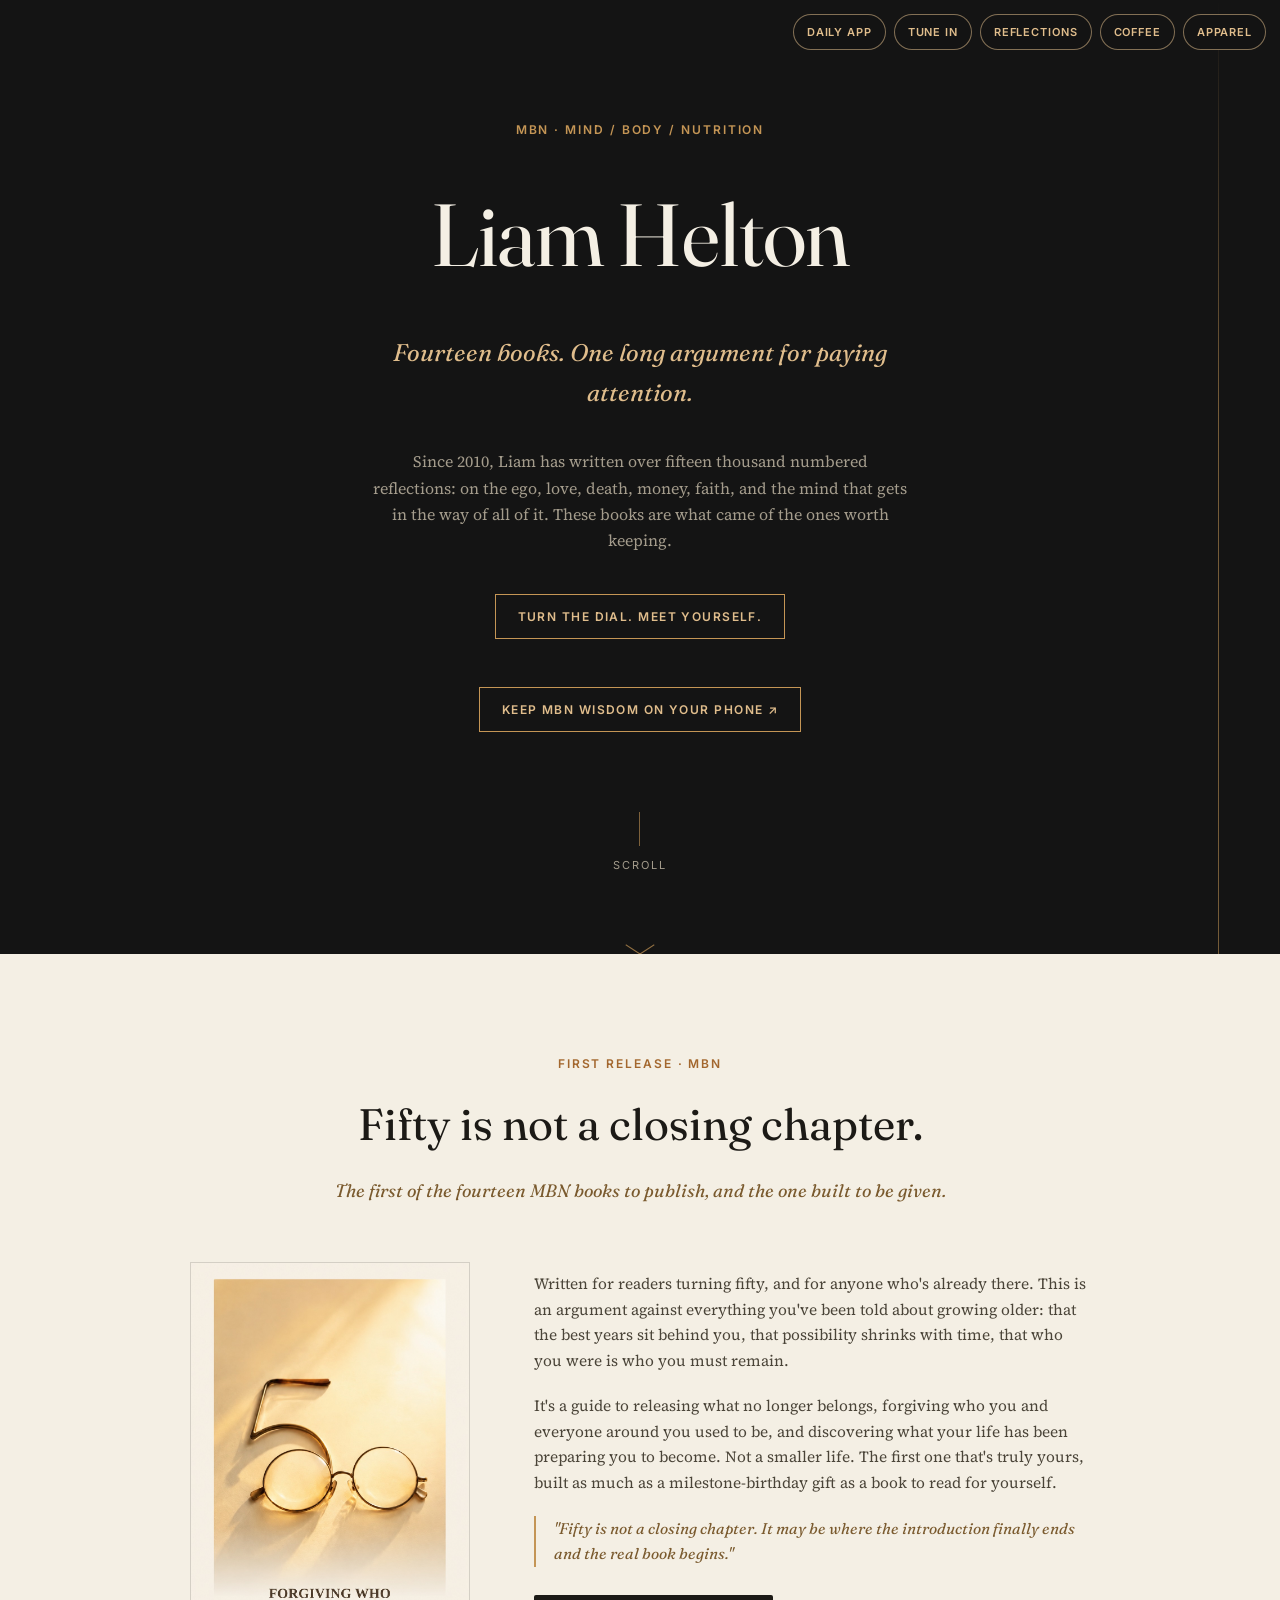
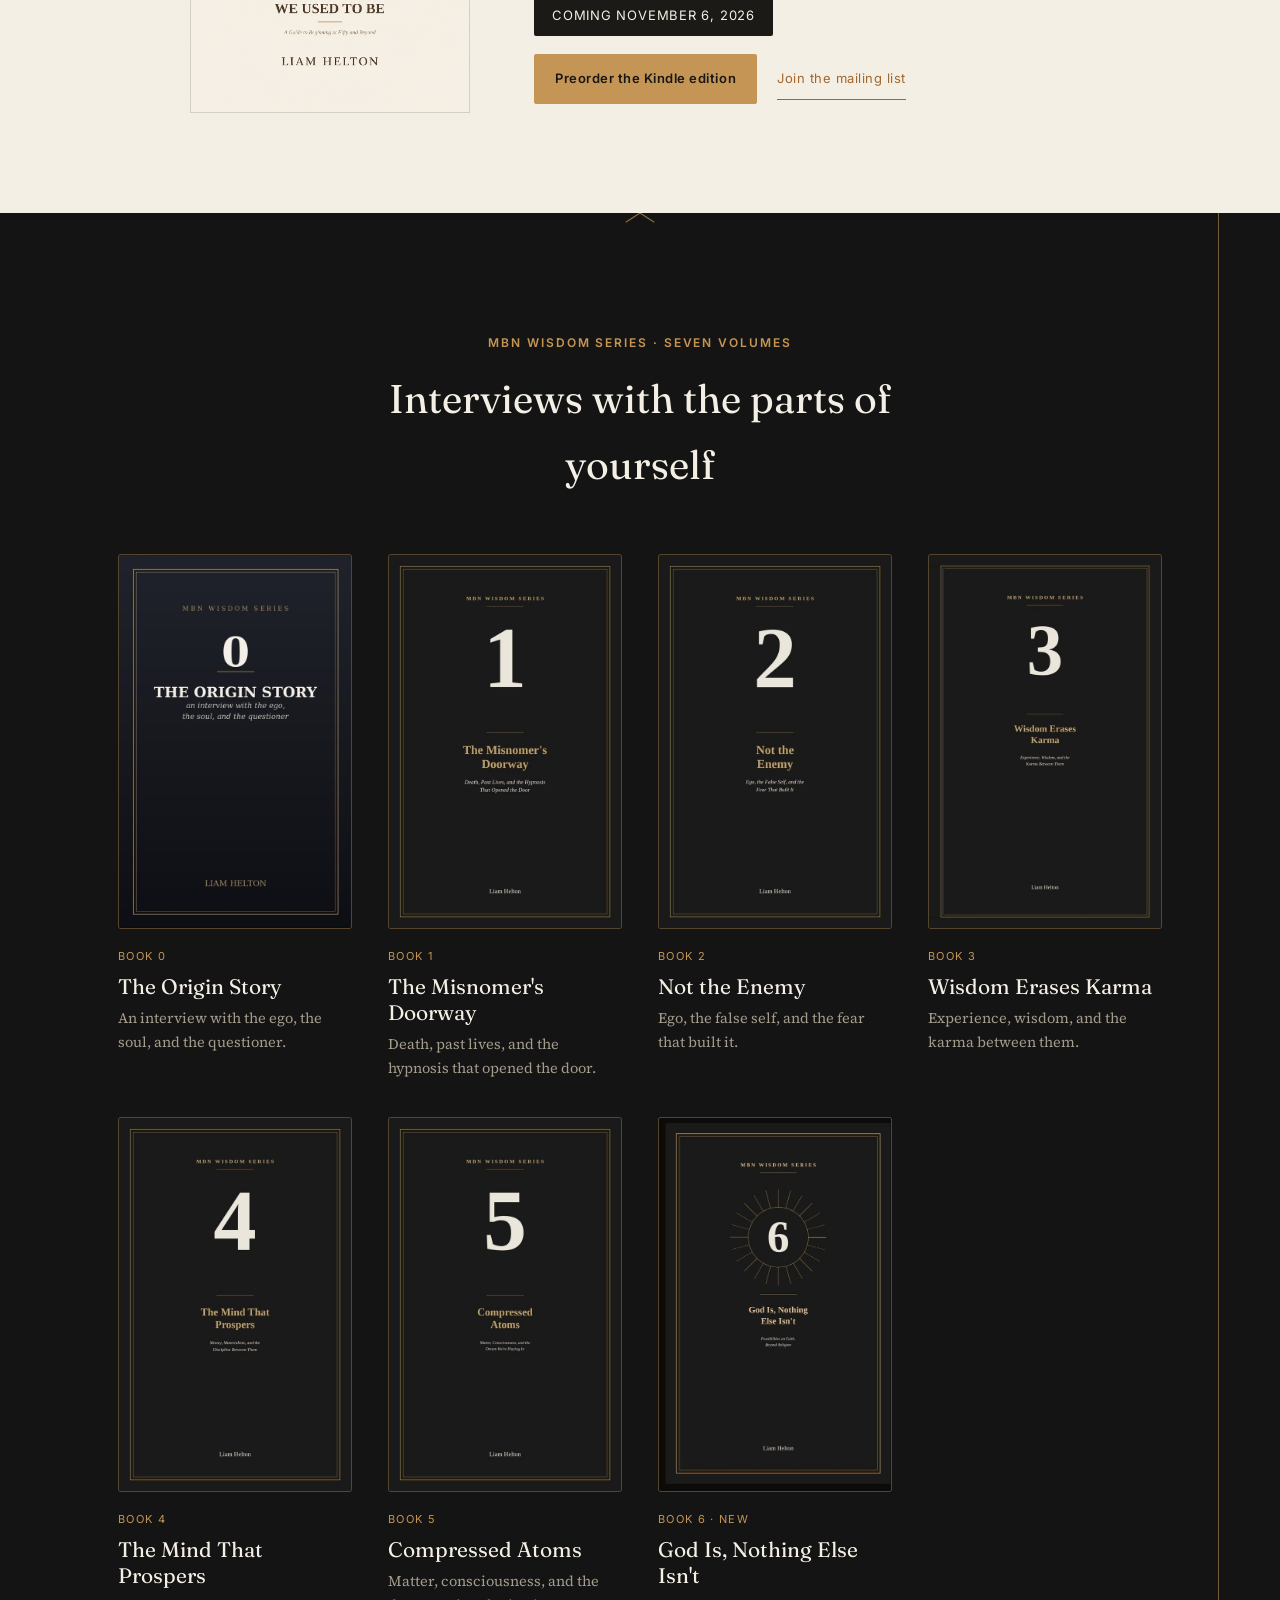
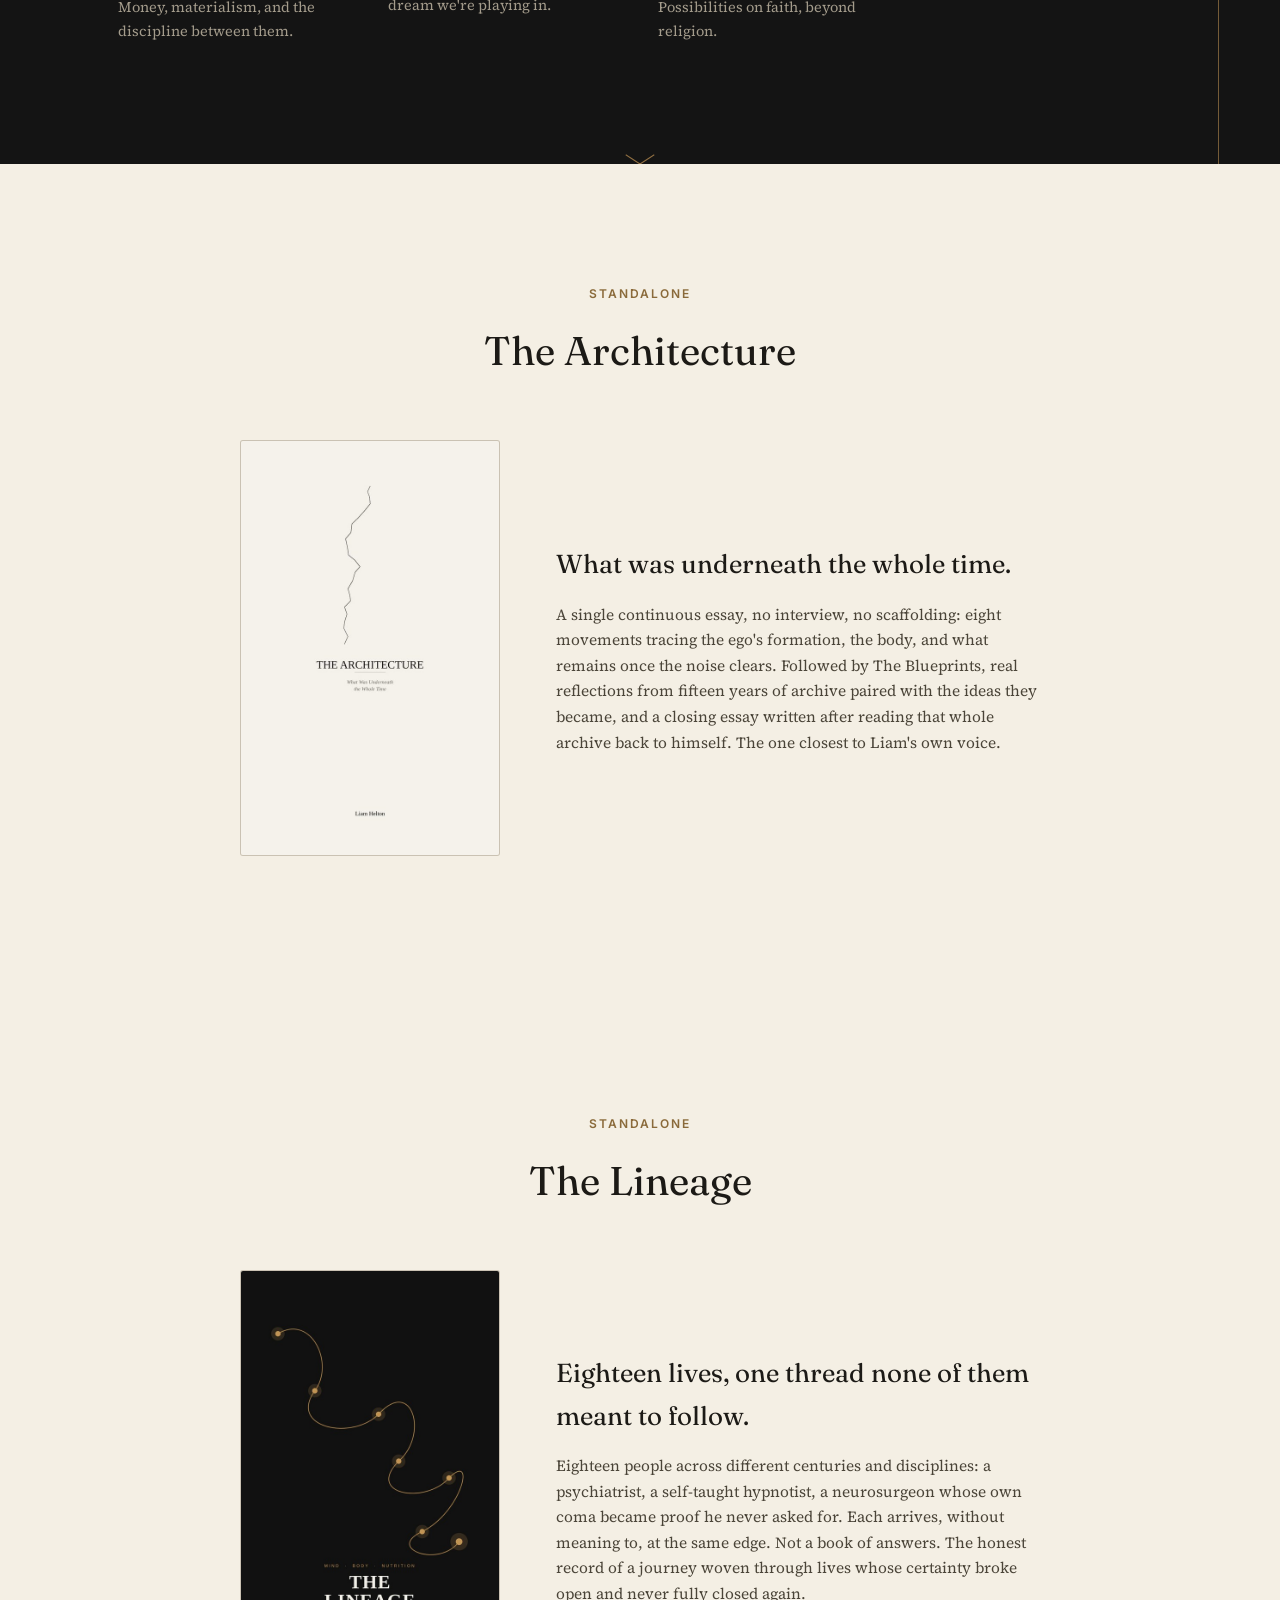
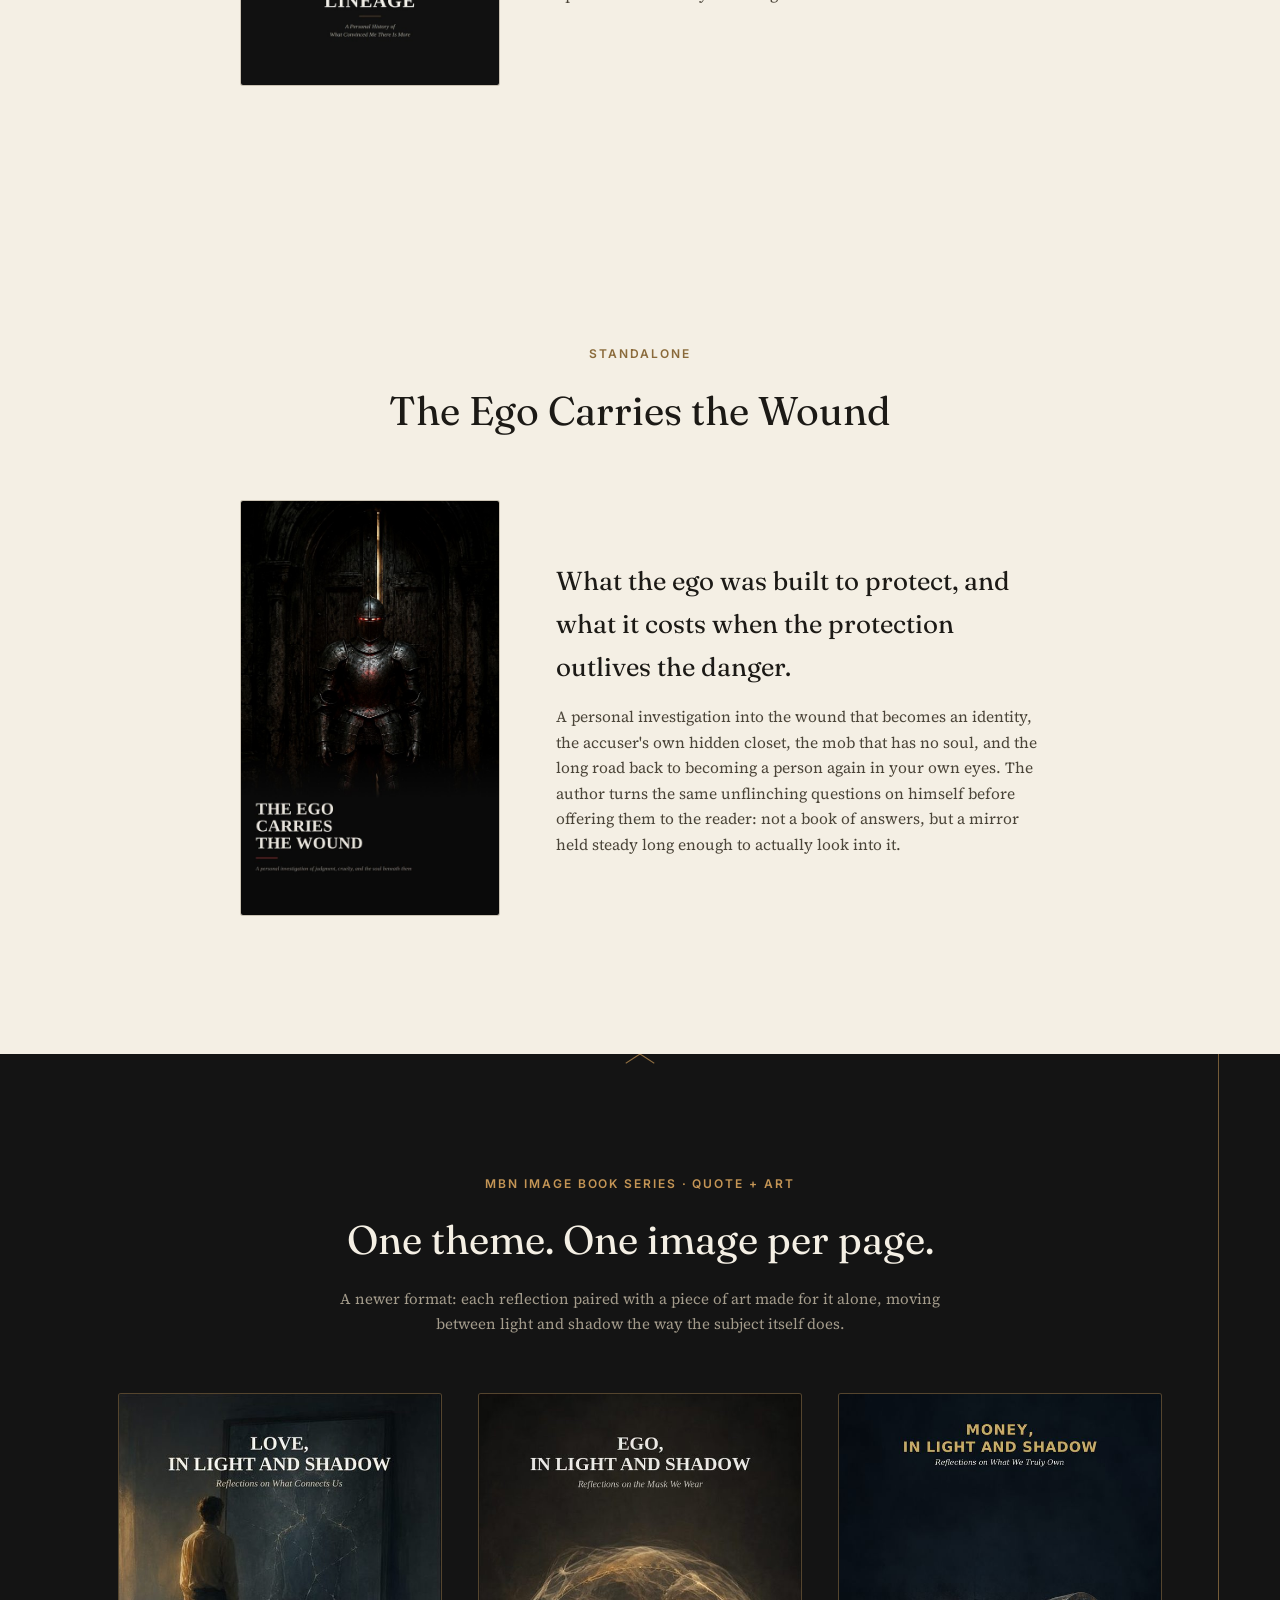
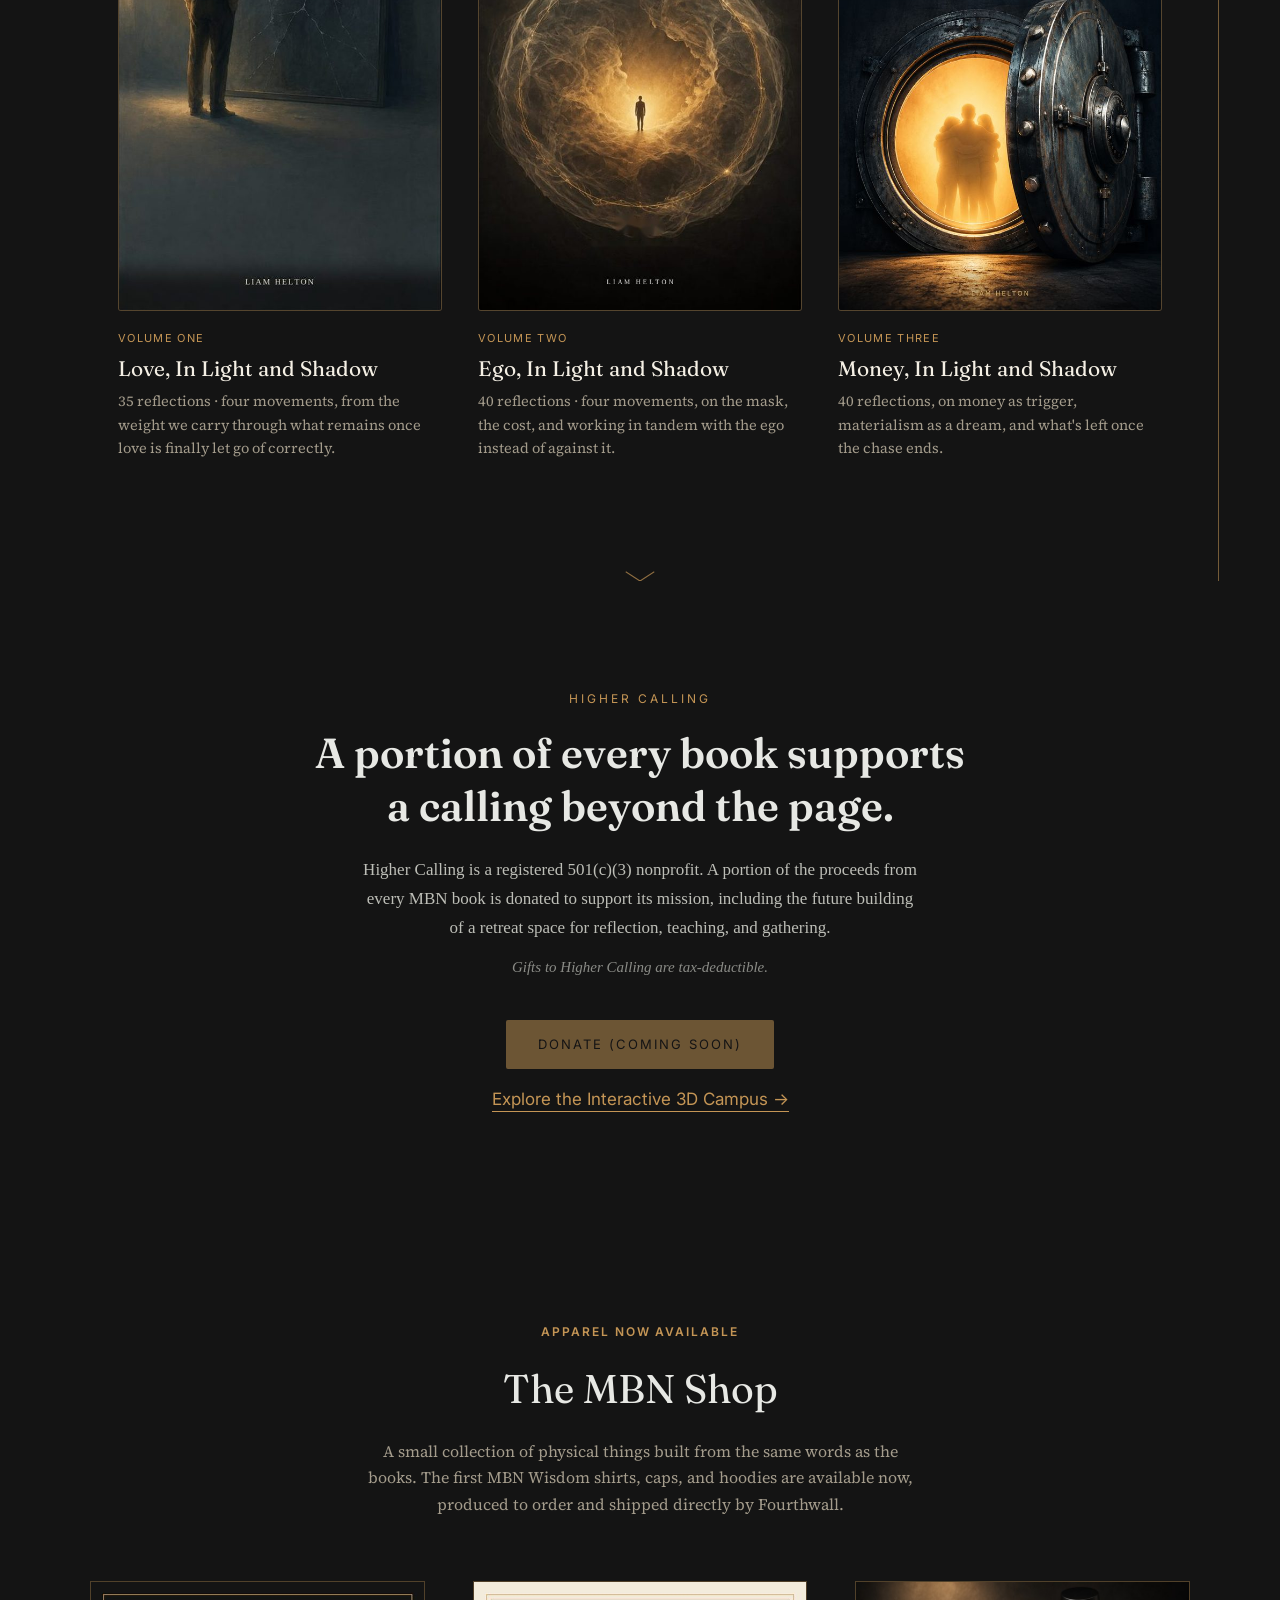
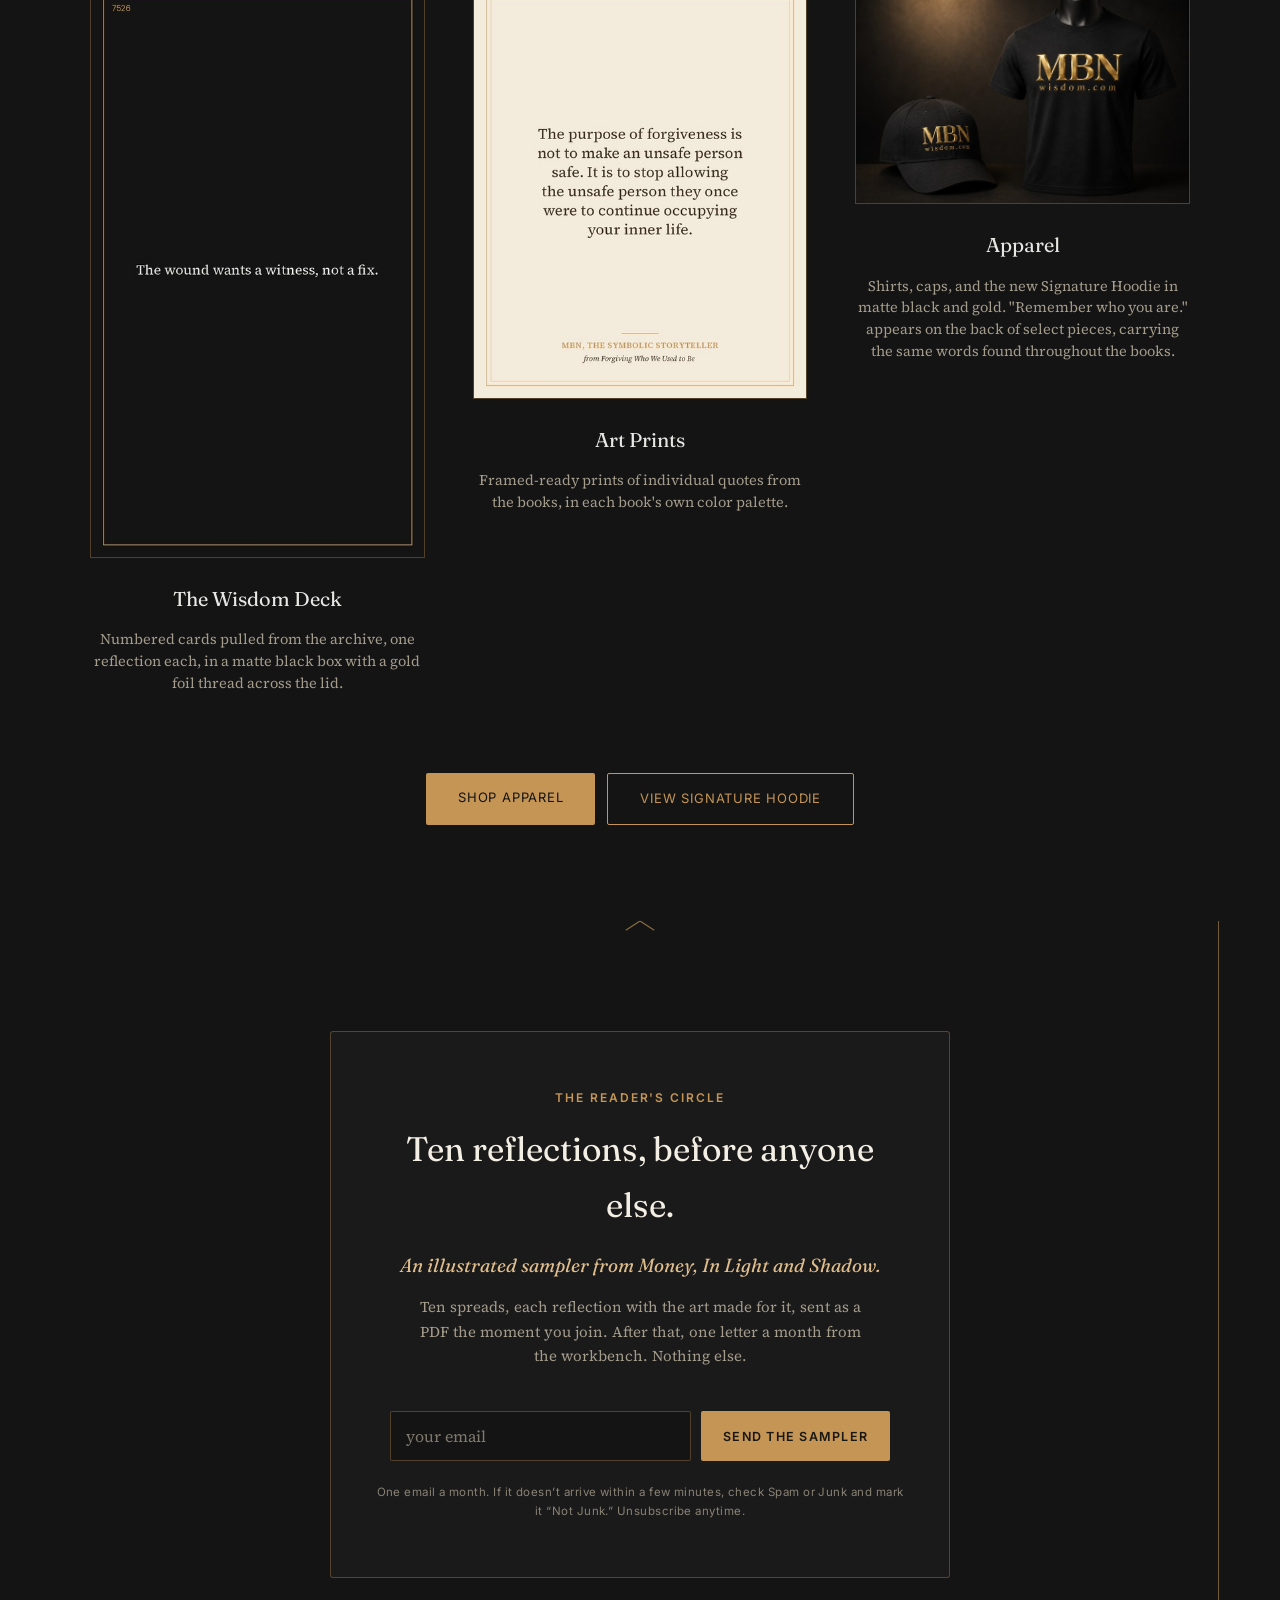
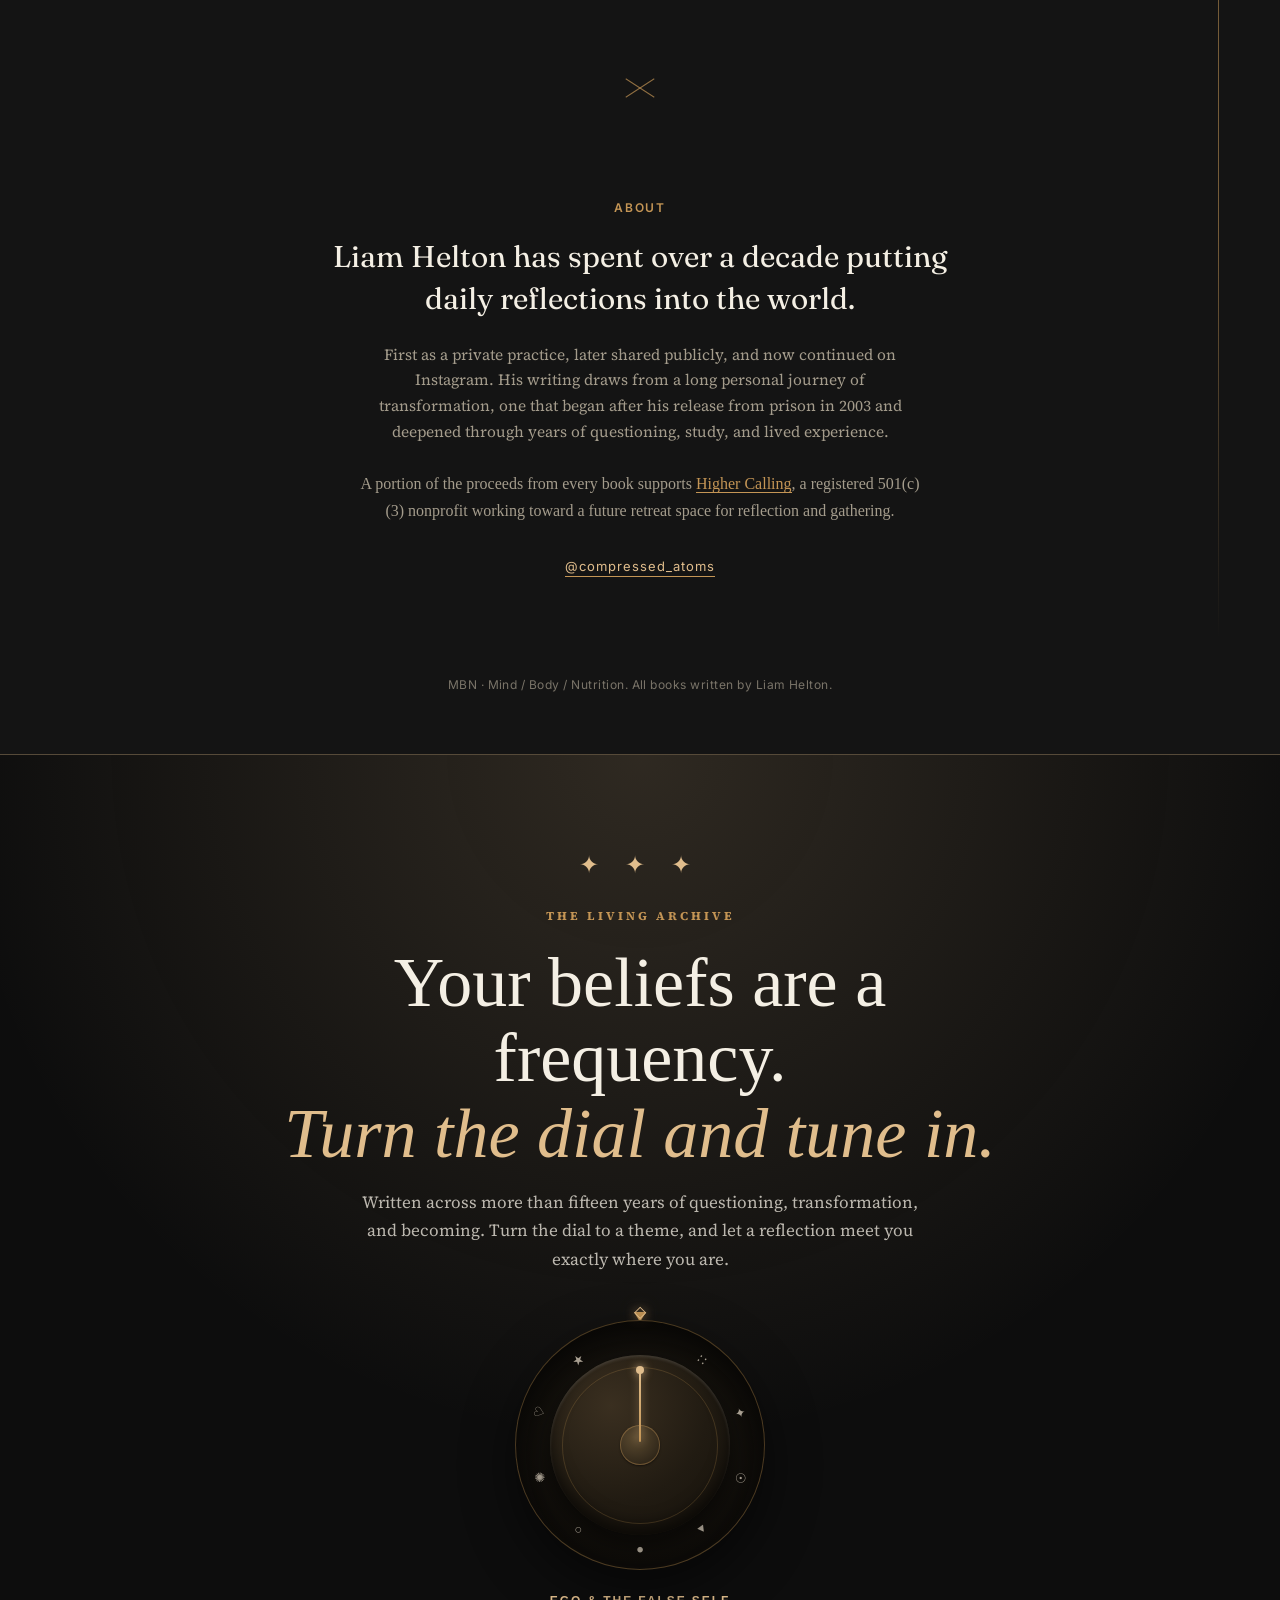
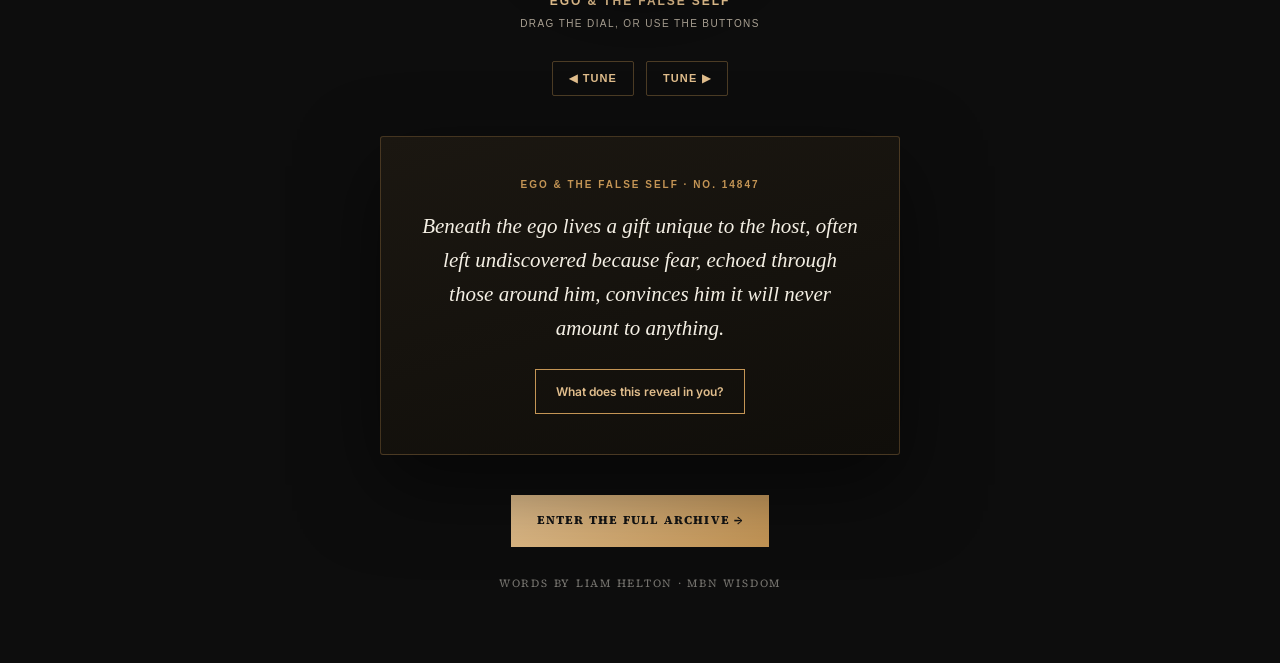
==== commit d5a70939: "Add Kindle preorder button to book launch section Publish the approved gold Kindle preorder button f" ====
--- a/index.html
+++ b/index.html
@@ -231,6 +231,48 @@
     max-width:900px;
     margin:0 auto;
   }
+  .fw-inner > div{ min-width:0; }
+  .fw-release{
+    display:inline-block;
+    font-family:'Inter',sans-serif;
+    font-size:13px;
+    letter-spacing:0.06em;
+    text-transform:uppercase;
+    background:#1c1a16;
+    color:#F4EFE4;
+    padding:10px 18px;
+    border-radius:2px;
+    margin:0 0 18px;
+  }
+  .fw-cta{ display:flex; flex-wrap:wrap; align-items:center; gap:14px 20px; }
+  .fw-preorder{
+    display:inline-block;
+    max-width:100%;
+    background:var(--gold);
+    color:#191713;
+    border:1px solid var(--gold);
+    border-radius:2px;
+    font-family:'Inter',sans-serif;
+    font-size:13px;
+    font-weight:600;
+    letter-spacing:0.04em;
+    line-height:1.5;
+    text-align:center;
+    text-decoration:none;
+    padding:14px 20px;
+    transition:background 0.18s ease, border-color 0.18s ease;
+  }
+  .fw-preorder:hover{ background:var(--gold-bright); border-color:var(--gold-bright); }
+  .fw-signup{
+    font-family:'Inter',sans-serif;
+    font-size:13px;
+    letter-spacing:0.04em;
+    color:#a3672e;
+    text-decoration:none;
+    border-bottom:1px solid #a3672e;
+    padding:10px 0;
+  }
+  .fw-cta a:focus-visible{ outline:2px solid #1c1a16; outline-offset:4px; }
   @media (max-width: 640px){
     .fw-inner{ grid-template-columns:1fr; text-align:center; }
     .fw-inner .fw-cover{ max-width:220px; margin:0 auto 24px; }
@@ -419,13 +461,10 @@
         <blockquote style="font-family:'Fraunces',serif; font-style:italic; font-size:15.5px; color:#7a5a2e; border-left:2px solid #c49555; padding-left:18px; margin:0 0 28px;">
           "Fifty is not a closing chapter. It may be where the introduction finally ends and the real book begins."
         </blockquote>
-        <div class="fw-cta" style="display:flex; flex-wrap:wrap; align-items:center; gap:18px;">
-          <span style="font-family:'Inter',sans-serif; font-size:13px; letter-spacing:0.06em; text-transform:uppercase; background:#1c1a16; color:#F4EFE4; padding:10px 18px; border-radius:2px; white-space:nowrap;">
-            Coming November 6, 2026
-          </span>
-          <a href="#circle" style="font-family:'Inter',sans-serif; font-size:13px; letter-spacing:0.04em; color:#a3672e; text-decoration:none; border-bottom:1px solid #a3672e; padding-bottom:2px;">
-            Be the first to know when it's live &rarr;
-          </a>
+        <p class="fw-release">Coming November 6, 2026</p>
+        <div class="fw-cta">
+          <a class="fw-preorder" href="https://www.amazon.com/dp/B0HJMFYKMT" target="_blank" rel="noopener noreferrer">Preorder the Kindle edition</a>
+          <a class="fw-signup" href="#circle">Join the mailing list</a>
         </div>
       </div>
     </div>
@@ -932,4 +971,4 @@
 })();
 </script>
 </body>
-</html>+</html>
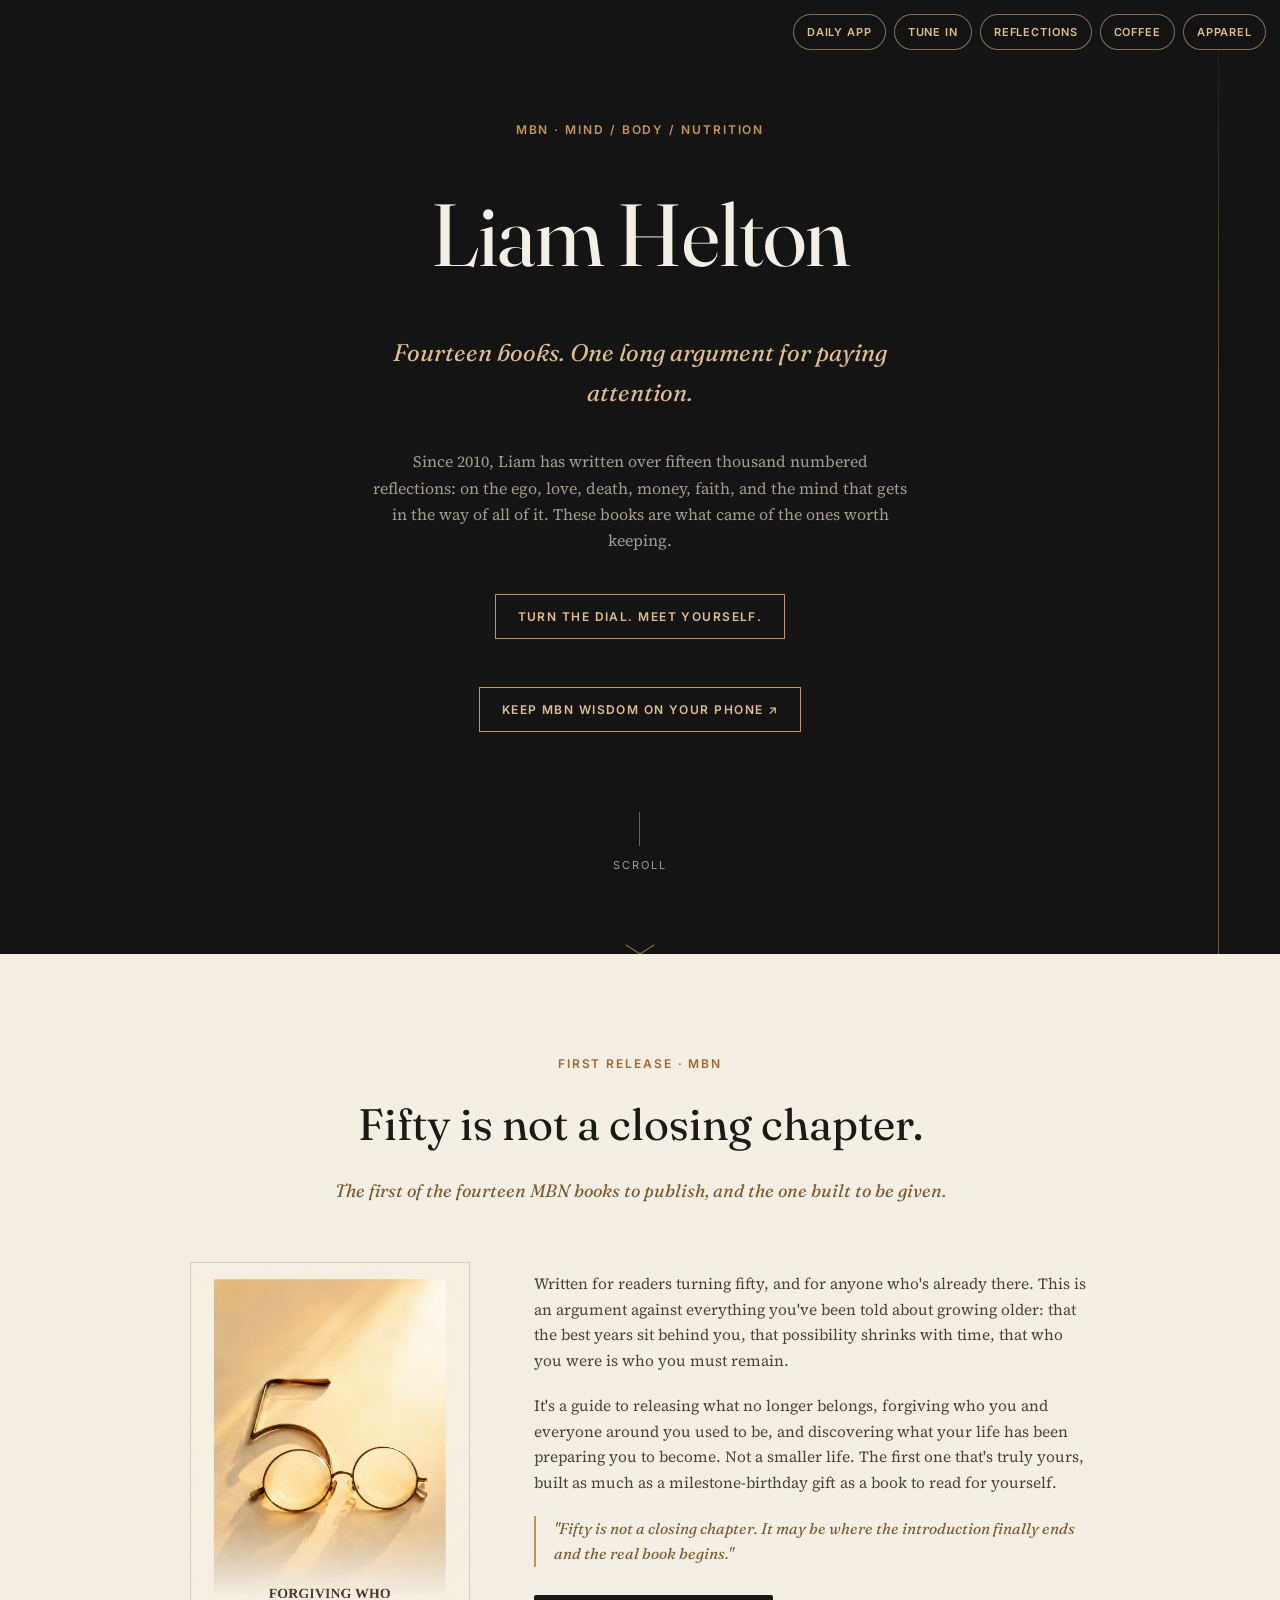
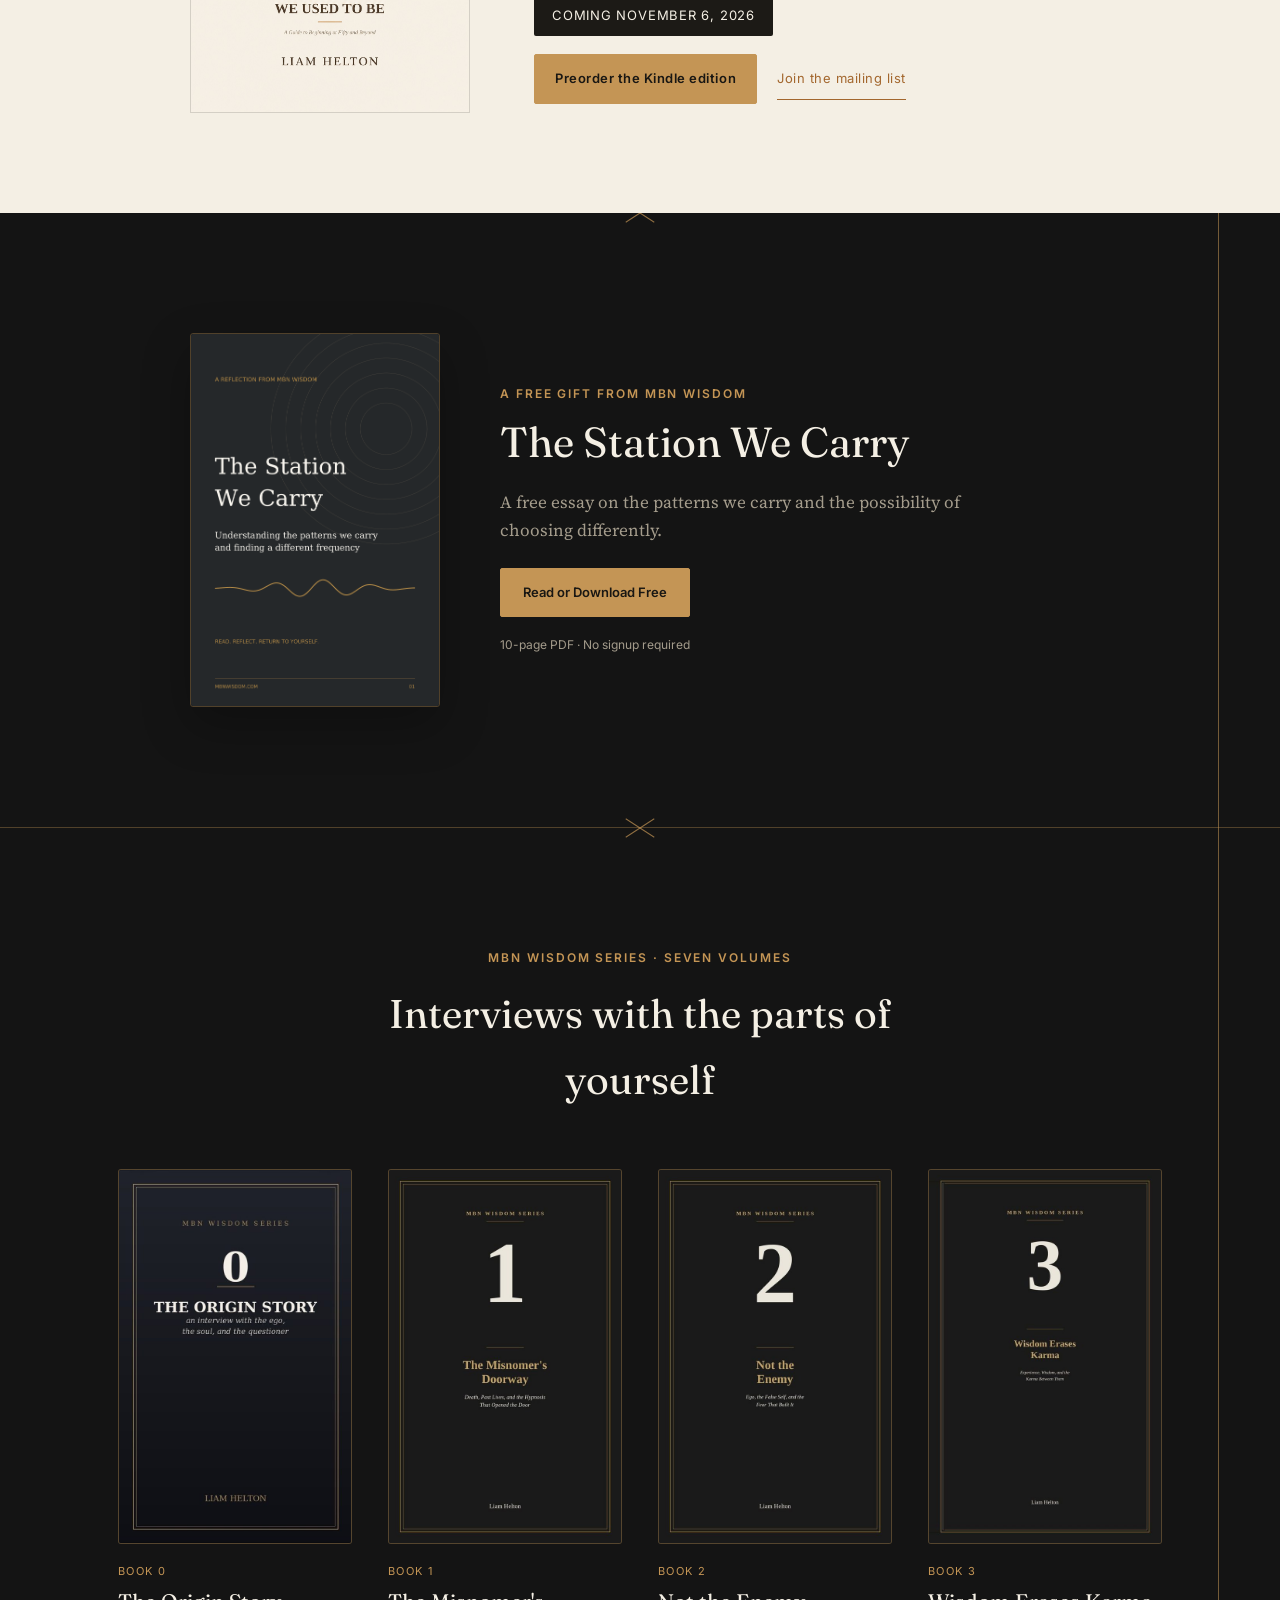
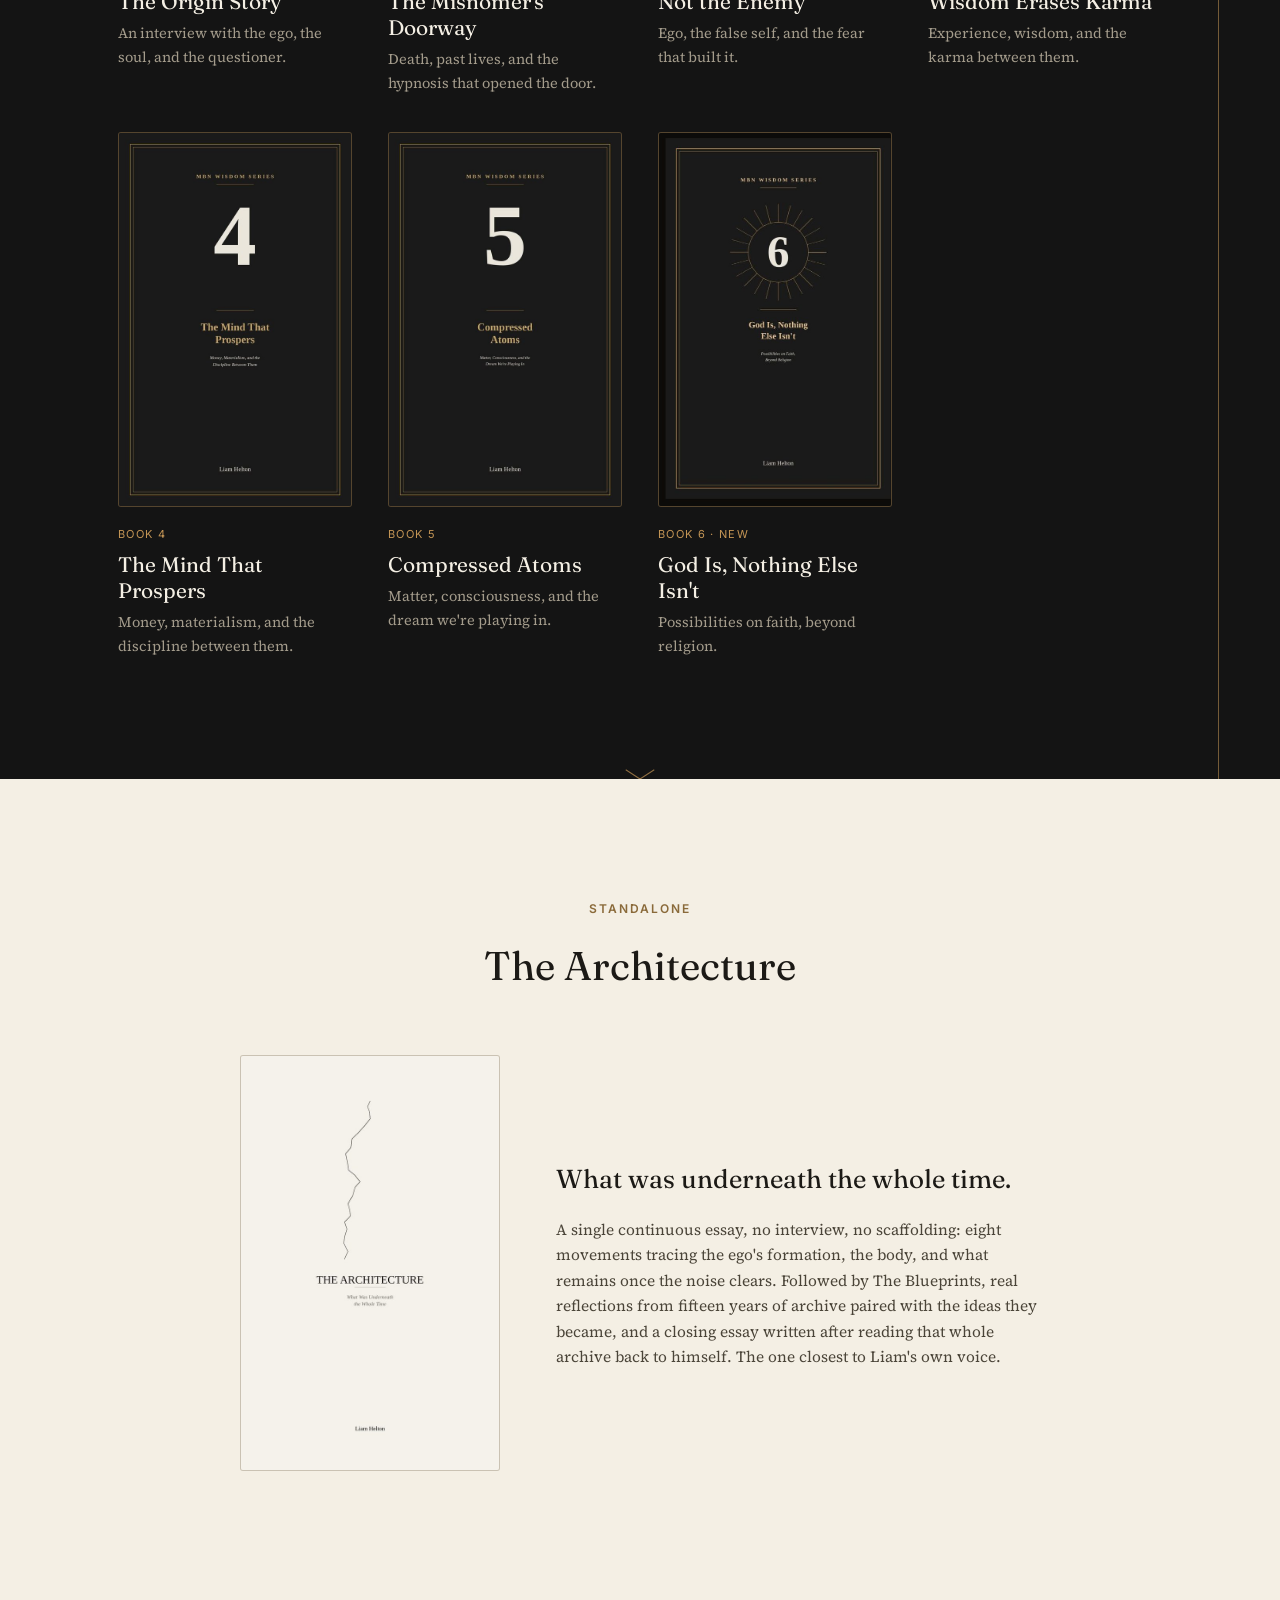
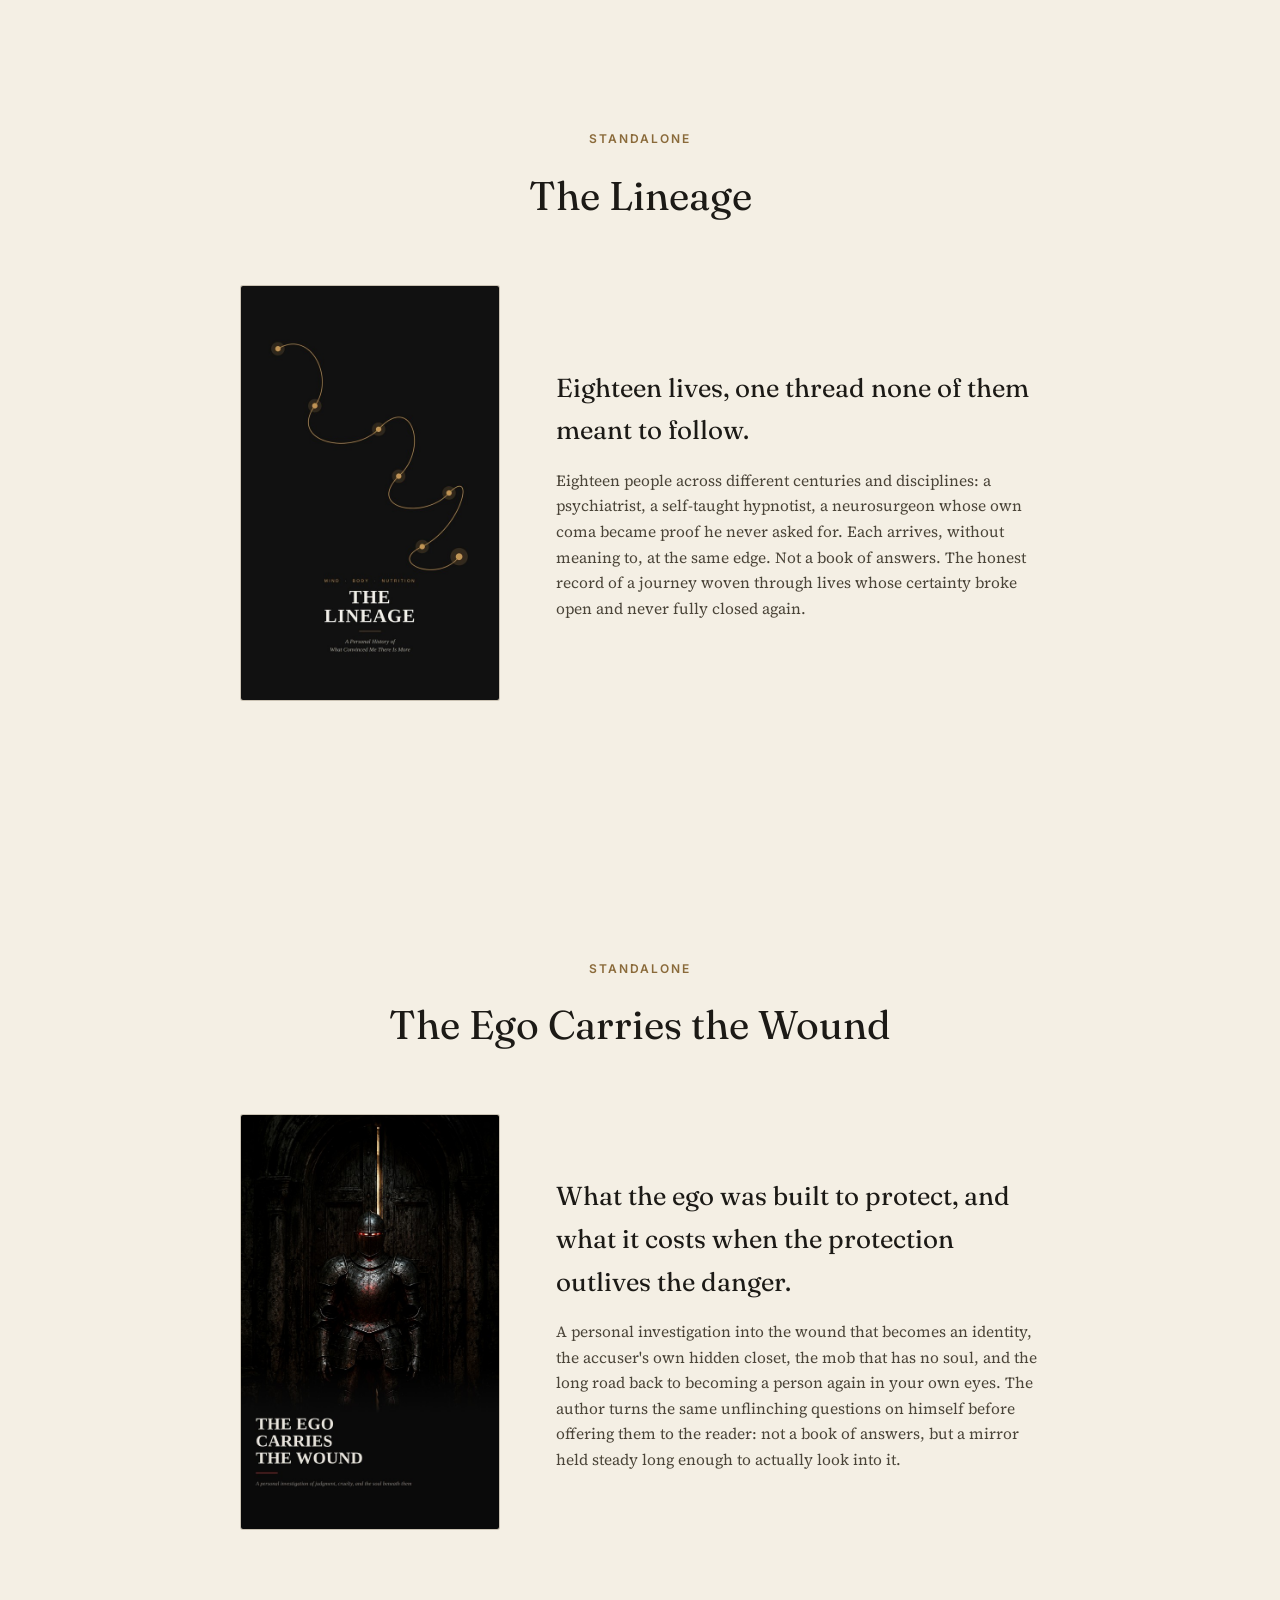
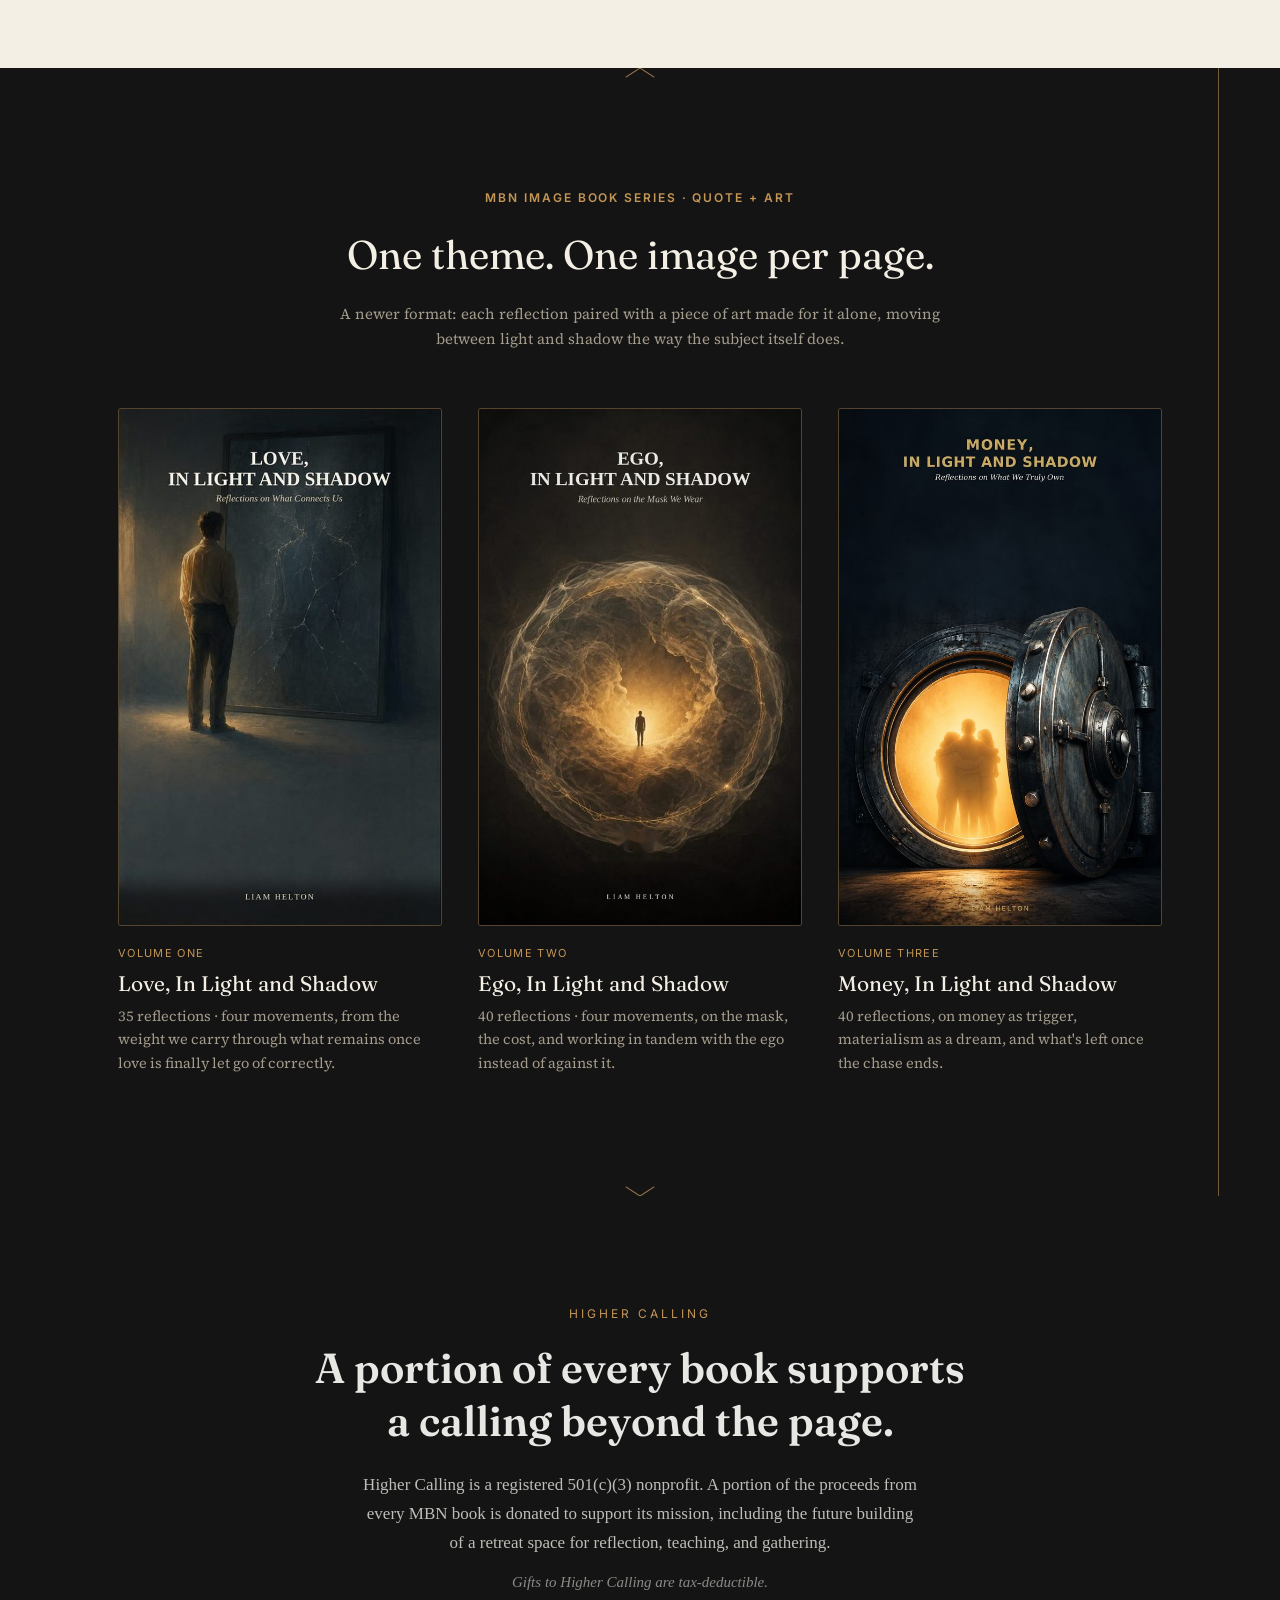
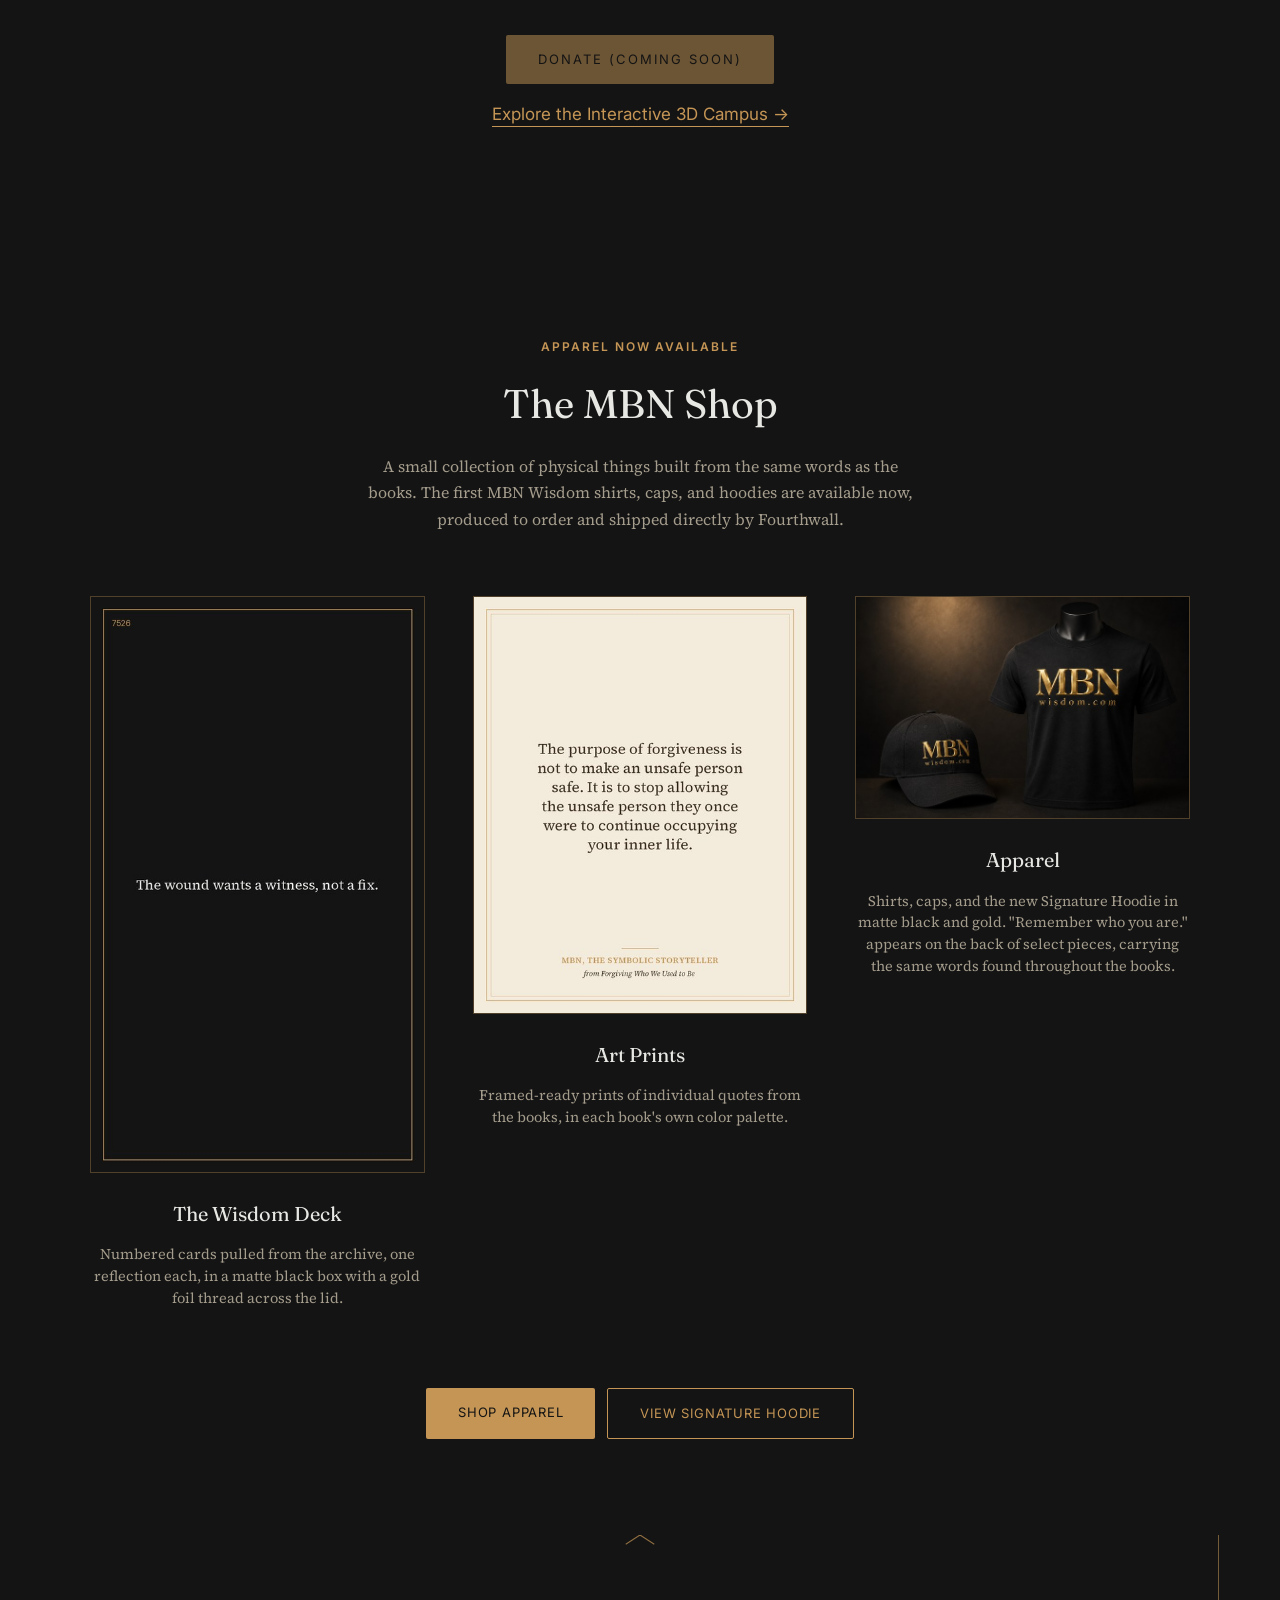
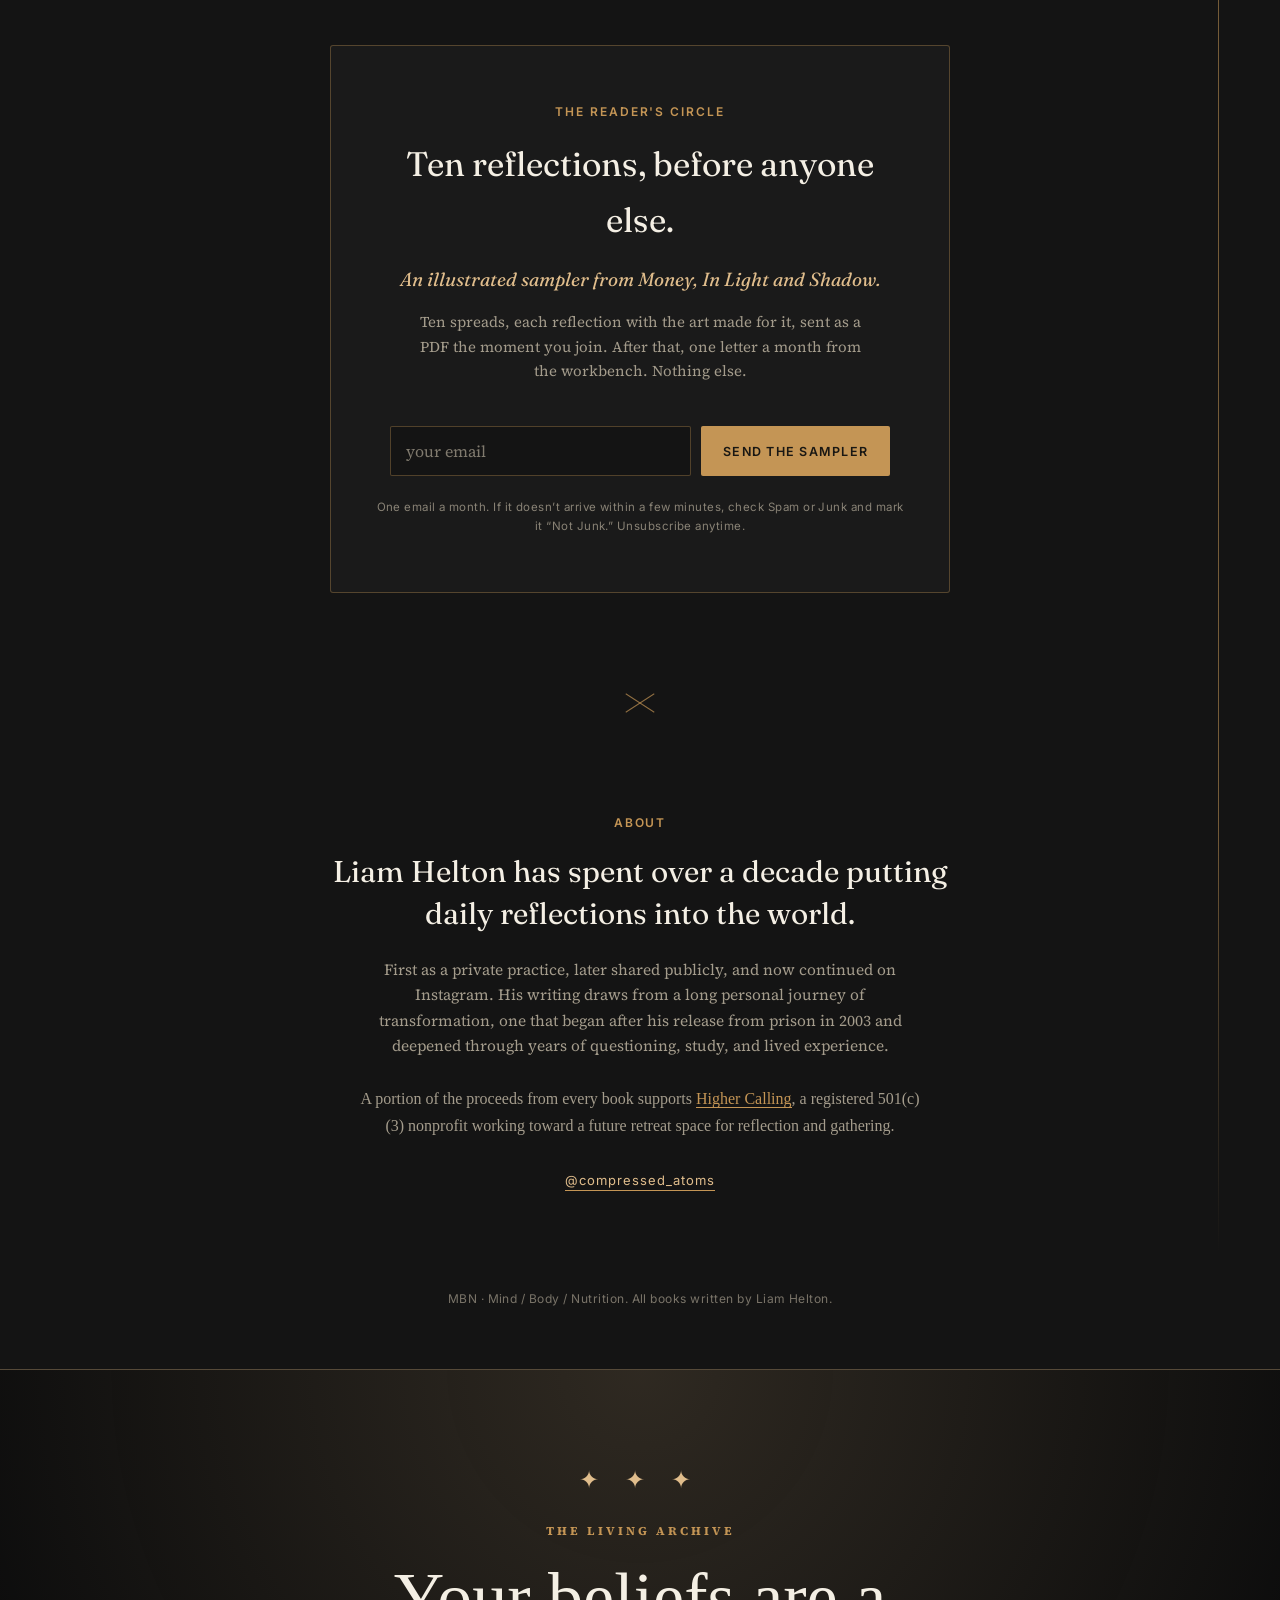
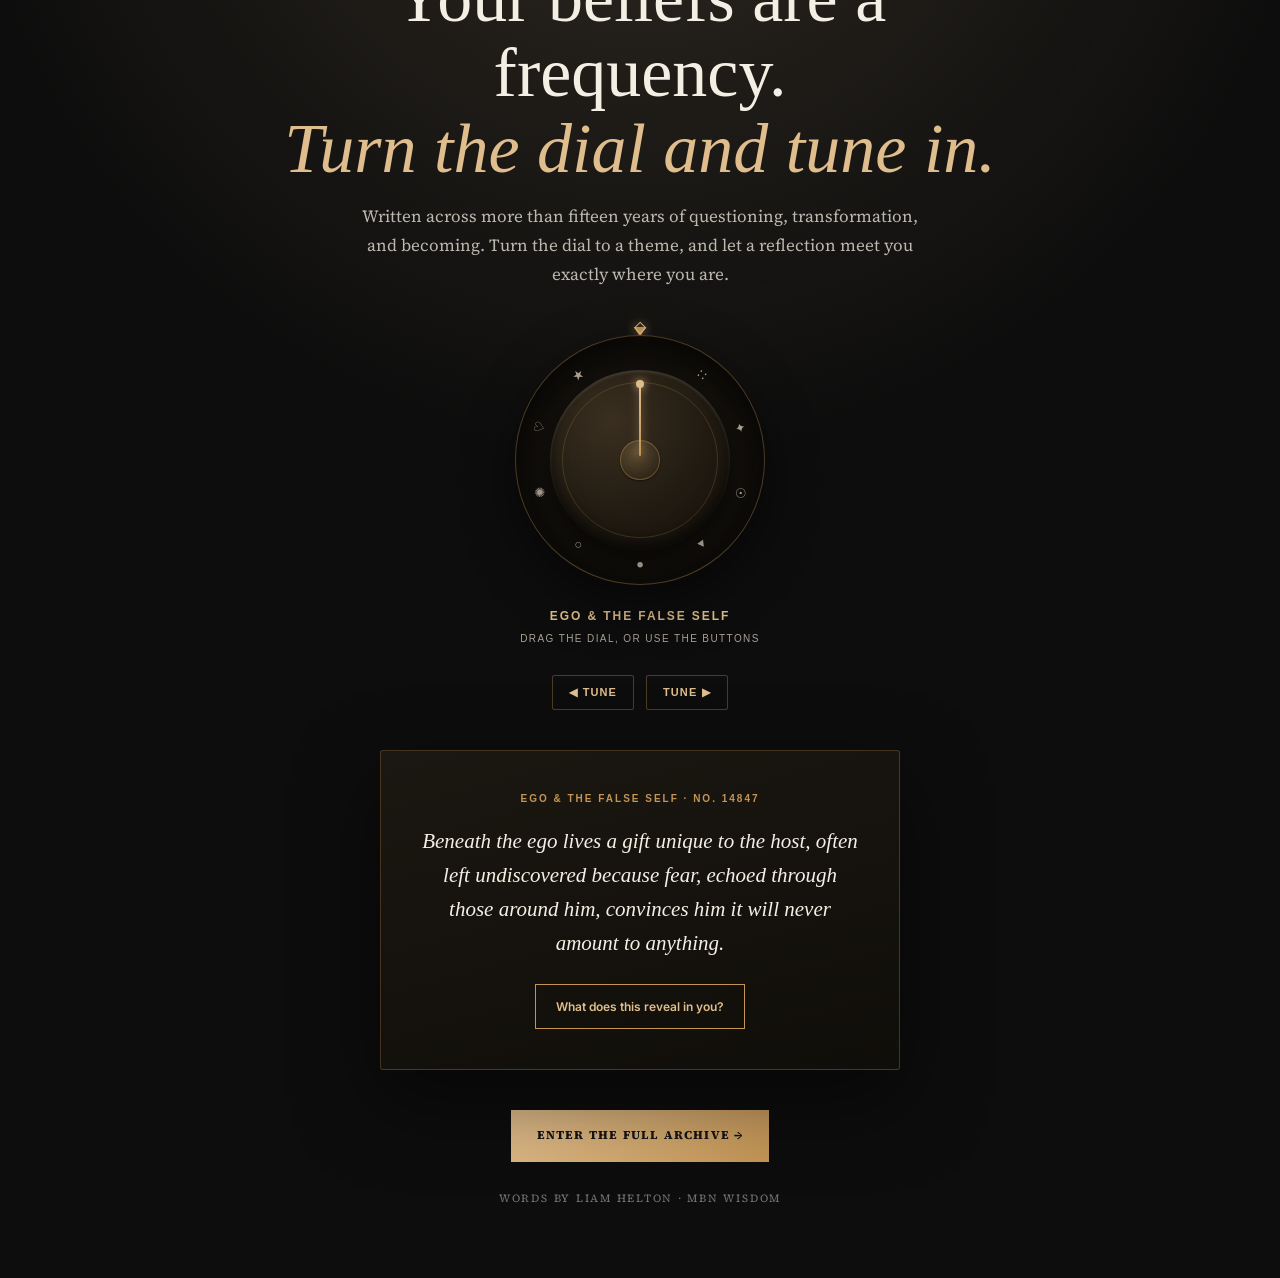
==== commit ab795eeb: "Add The Station We Carry as a free public gift Add the approved cover and 10-page PDF, a public gift" ====
--- a/index.html
+++ b/index.html
@@ -280,6 +280,19 @@
     .fw-inner .fw-cta{ justify-content:center; }
   }
 
+  /* ---- The Station We Carry: public gift ---- */
+  #station-gift{scroll-margin-top:90px; border-bottom:1px solid var(--line);}
+  .station-gift-inner{display:grid;grid-template-columns:250px minmax(0,1fr);gap:60px;align-items:center;max-width:900px;margin:0 auto;}
+  .station-gift-cover{display:block;border:1px solid var(--line);border-radius:3px;overflow:hidden;box-shadow:0 18px 48px rgba(0,0,0,.25);}
+  .station-gift-cover img{width:100%;height:auto;}
+  .station-gift-copy h2{font-size:clamp(30px,4vw,42px);line-height:1.18;color:var(--cream);margin:14px 0 20px;}
+  .station-gift-copy p{color:var(--ink-dim);margin:0 0 24px;max-width:480px;}
+  .station-gift-copy .station-gift-note{font-family:'Inter',sans-serif;font-size:12px;margin:18px 0 0;}
+  .station-gift-link{display:inline-block;background:var(--gold);color:#191713;border:1px solid var(--gold);border-radius:2px;font-family:'Inter',sans-serif;font-size:13px;font-weight:600;line-height:1.5;text-align:center;text-decoration:none;padding:14px 22px;}
+  .station-gift-link:hover{background:var(--gold-bright);border-color:var(--gold-bright);}
+  #station-gift a:focus-visible{outline:2px solid var(--gold-bright);outline-offset:5px;}
+  @media(max-width:640px){.station-gift-inner{grid-template-columns:1fr;gap:32px;text-align:center;}.station-gift-cover{width:220px;max-width:100%;margin:0 auto;}.station-gift-copy p{margin-left:auto;margin-right:auto;}}
+
   /* ---- image series ---- */
   .image-series .grid{ grid-template-columns:repeat(auto-fit,minmax(260px,1fr)); }
   /* 5/8 matches the real trim size of these books — at 5/7 the Money
@@ -469,6 +482,26 @@
       </div>
     </div>
 
+  </div>
+</section>
+
+<div class="fracture"></div>
+
+<!-- The Station We Carry: free public gift, no signup required -->
+<section class="section-pad" id="station-gift" aria-labelledby="station-gift-title">
+  <div class="wrap">
+    <div class="station-gift-inner">
+      <a class="station-gift-cover" href="/the-station-we-carry.html" aria-label="Read The Station We Carry for free">
+        <img src="/The-Station-We-Carry-Cover.png" width="1067" height="1600" alt="The Station We Carry cover: Understanding the patterns we carry and finding a different frequency" loading="lazy" decoding="async">
+      </a>
+      <div class="station-gift-copy">
+        <div class="eyebrow">A free gift from MBN Wisdom</div>
+        <h2 id="station-gift-title">The Station We Carry</h2>
+        <p>A free essay on the patterns we carry and the possibility of choosing differently.</p>
+        <a class="station-gift-link" href="/the-station-we-carry.html">Read or Download Free</a>
+        <p class="station-gift-note">10-page PDF &middot; No signup required</p>
+      </div>
+    </div>
   </div>
 </section>
 
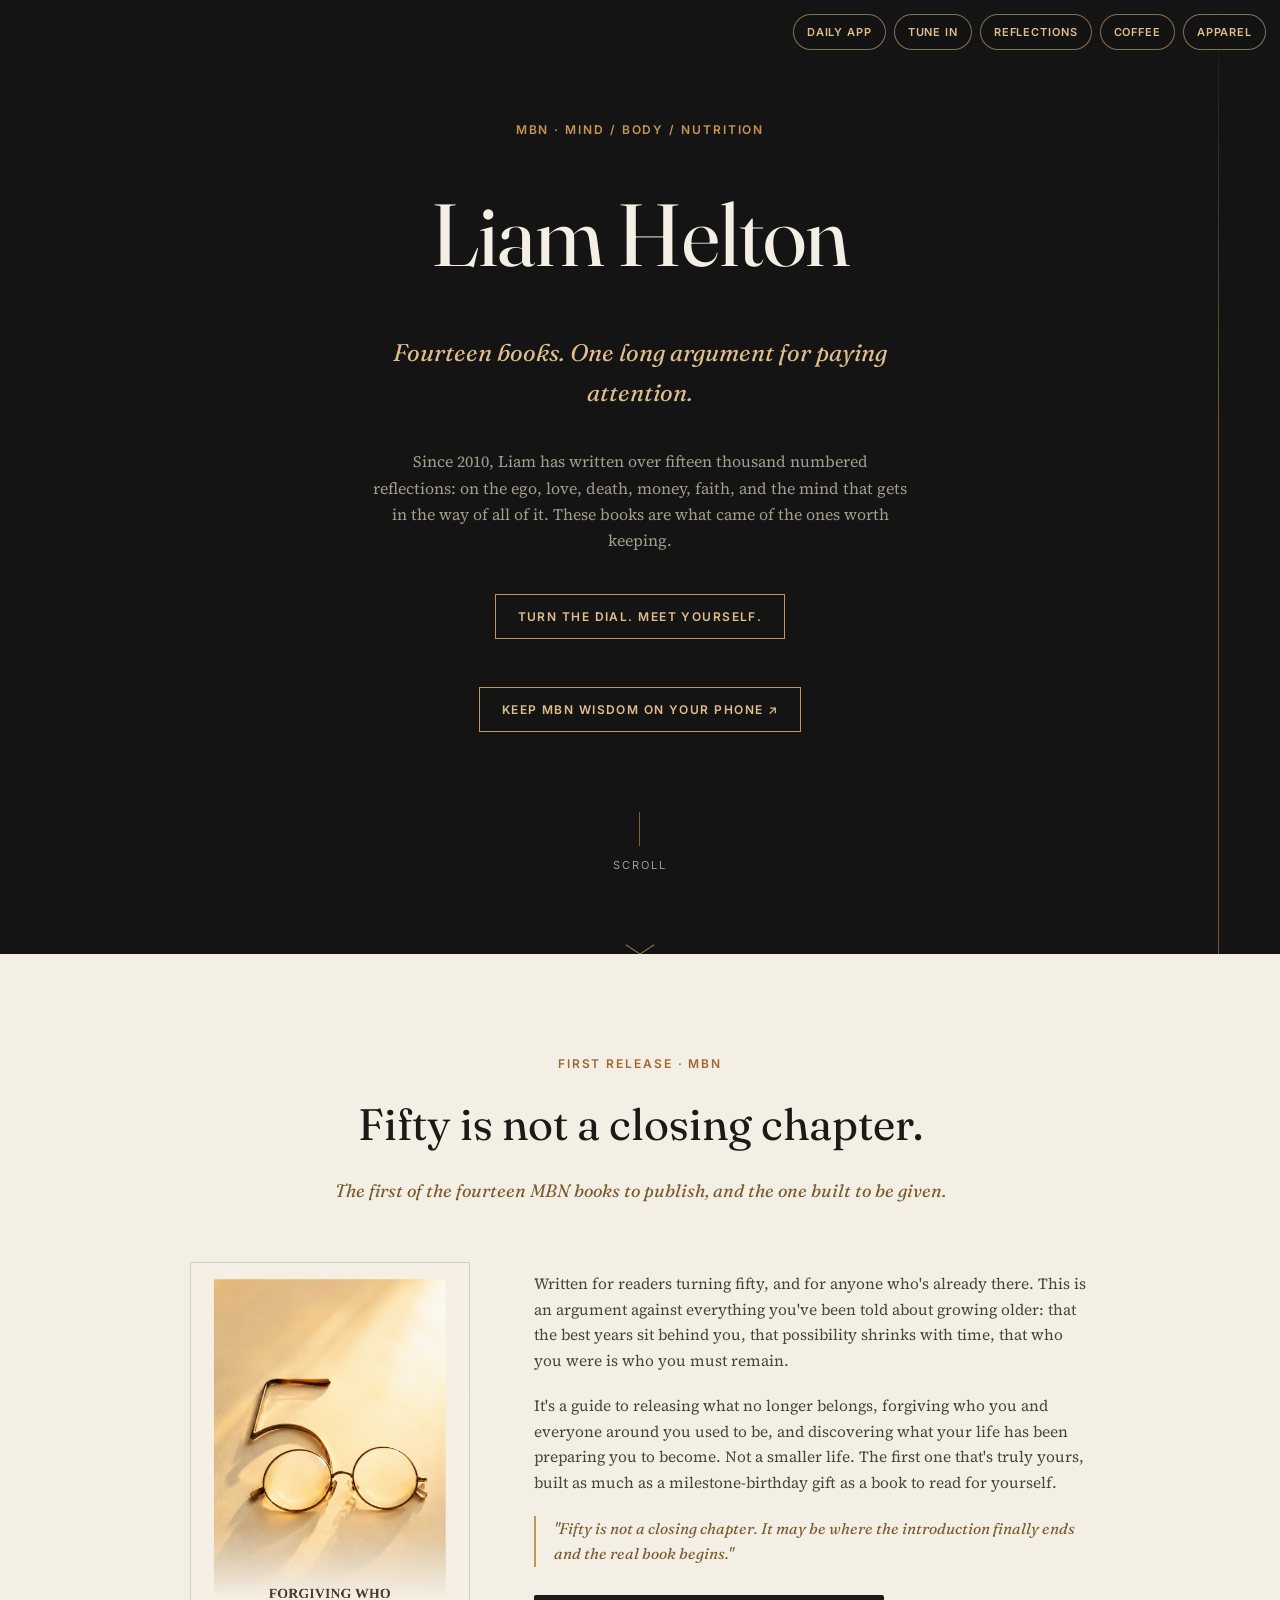
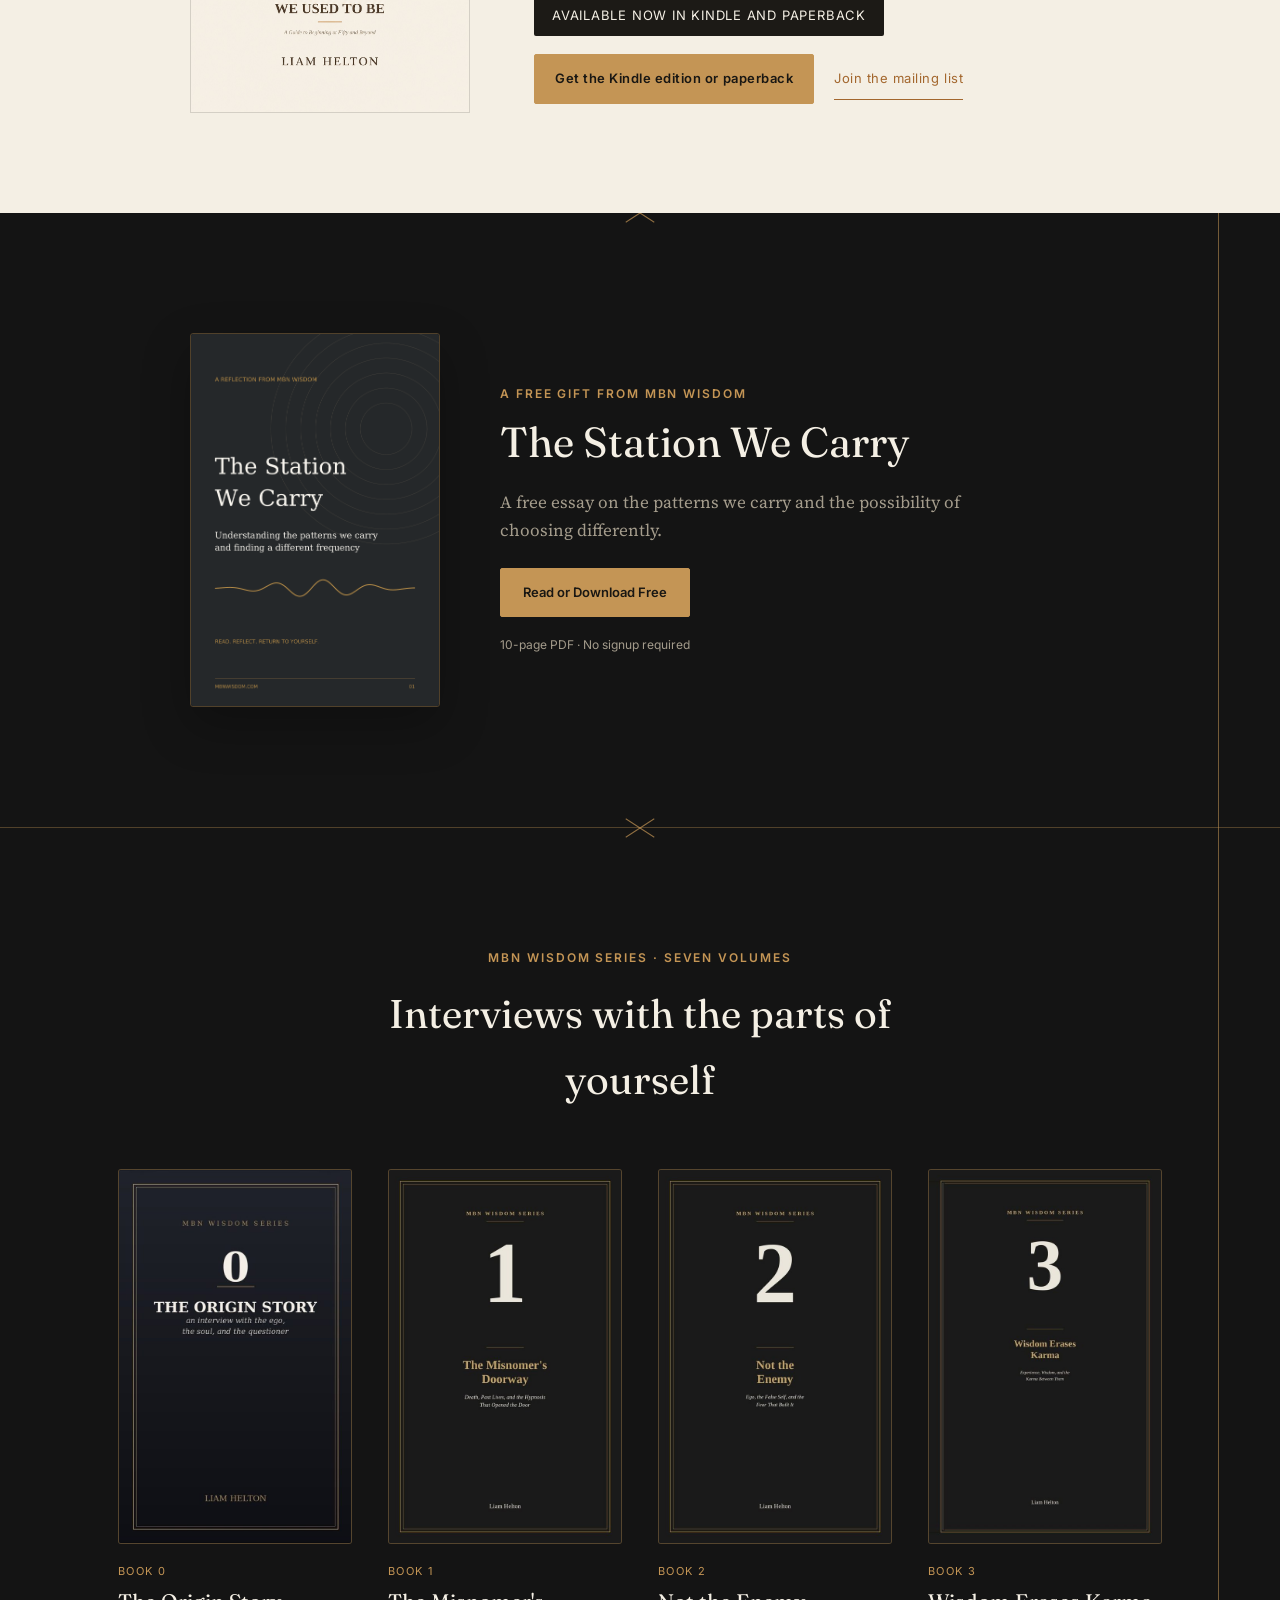
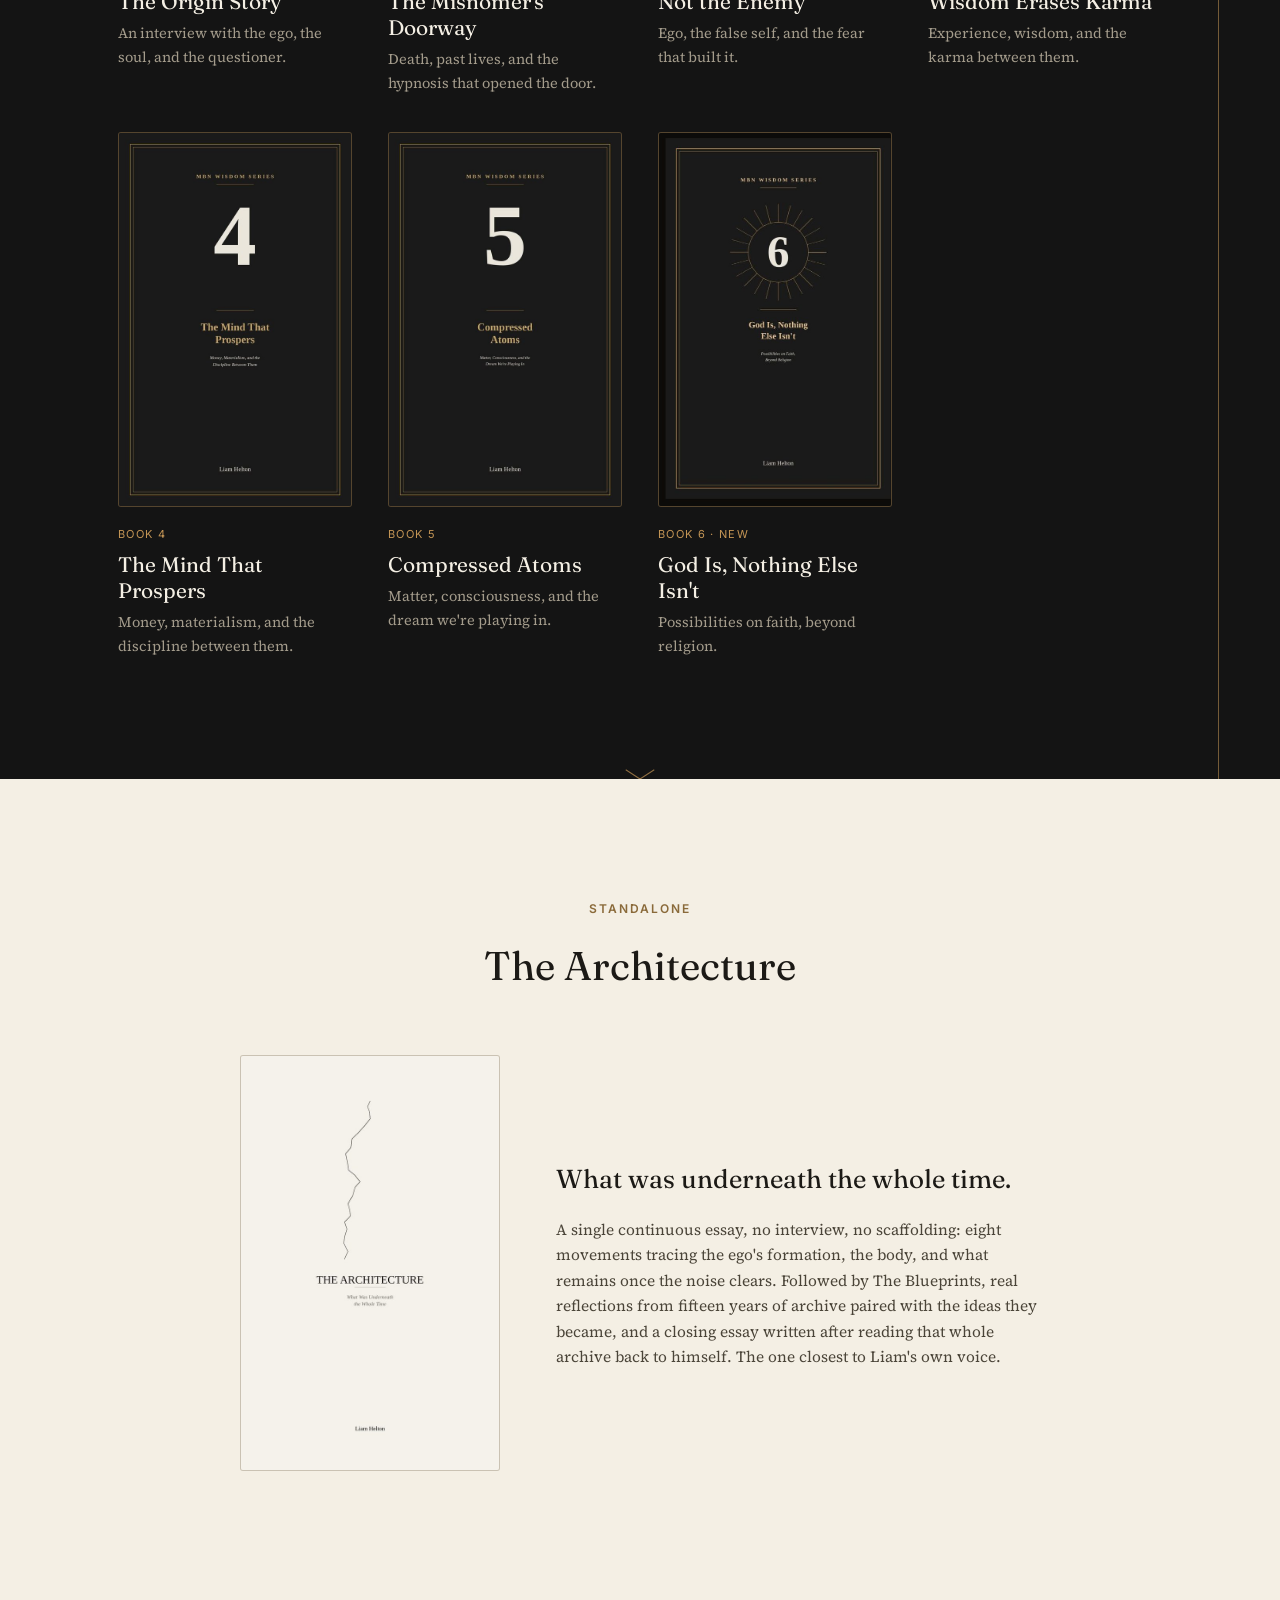
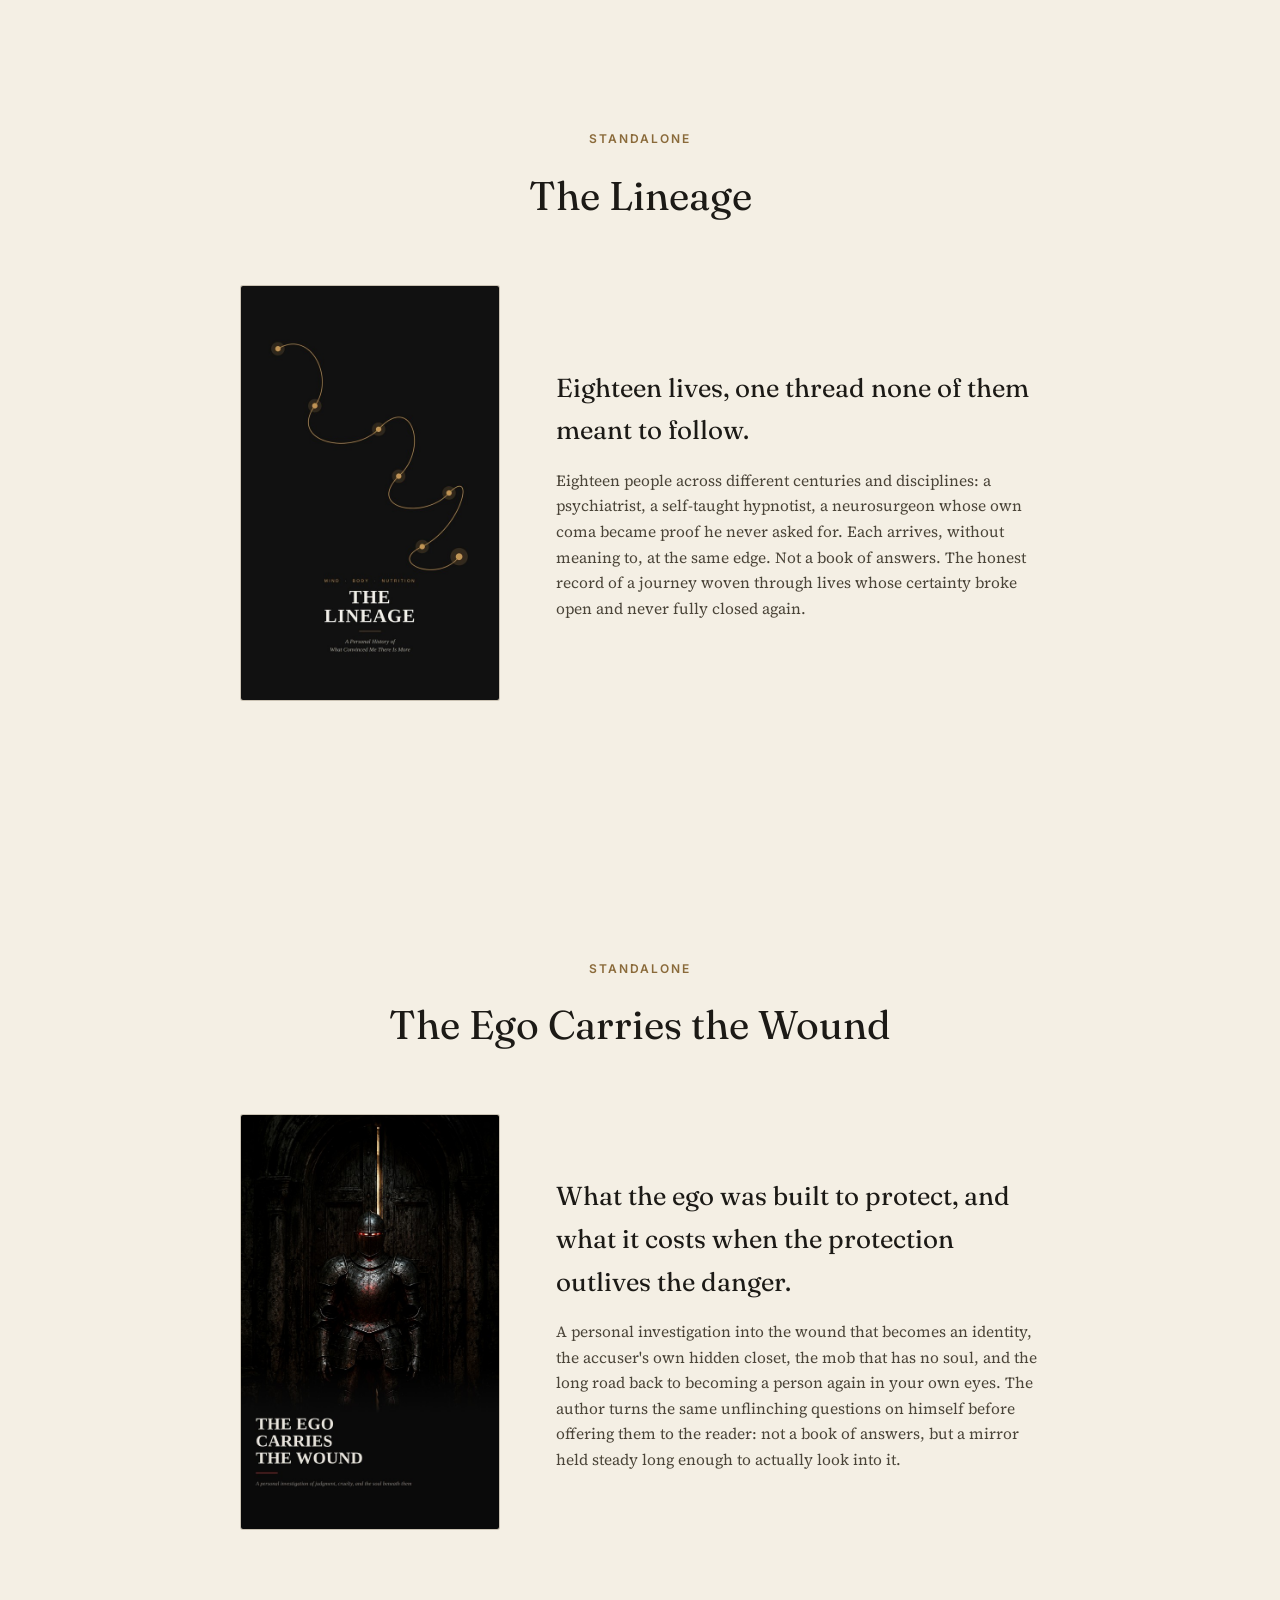
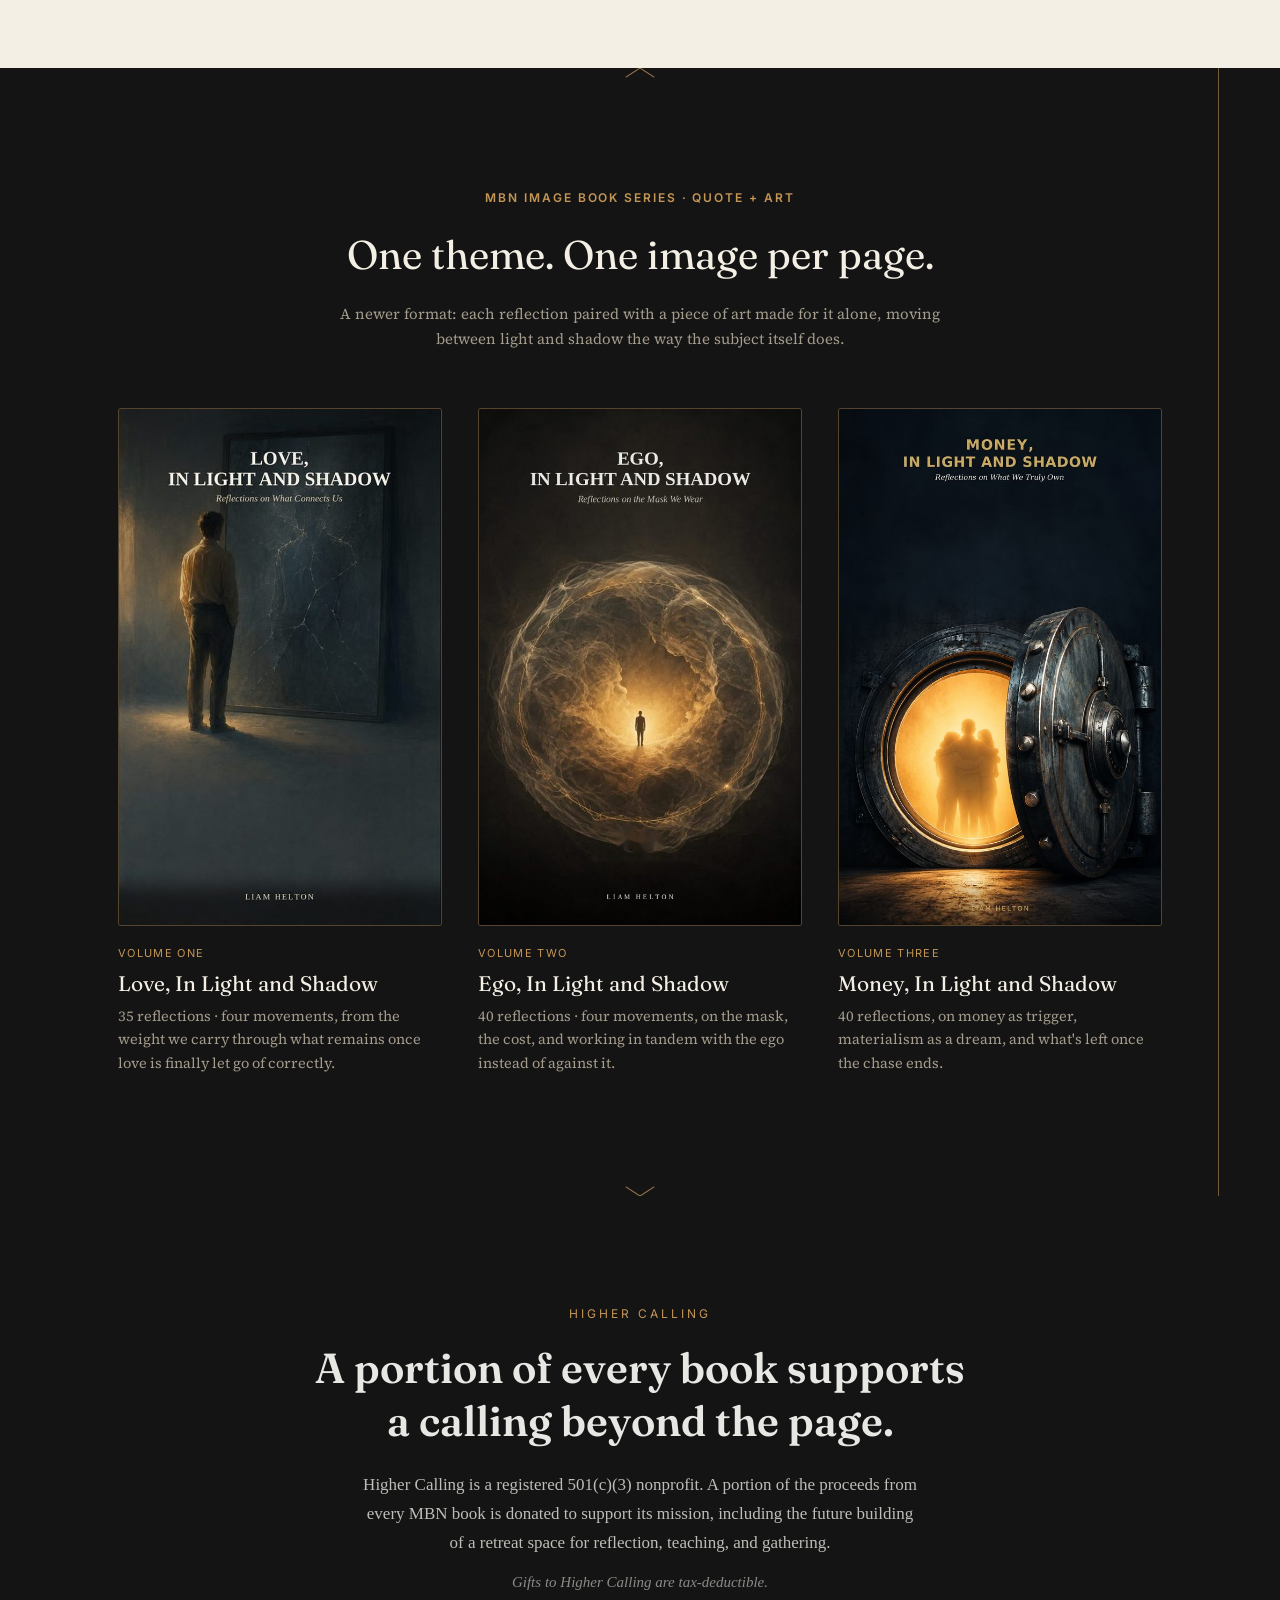
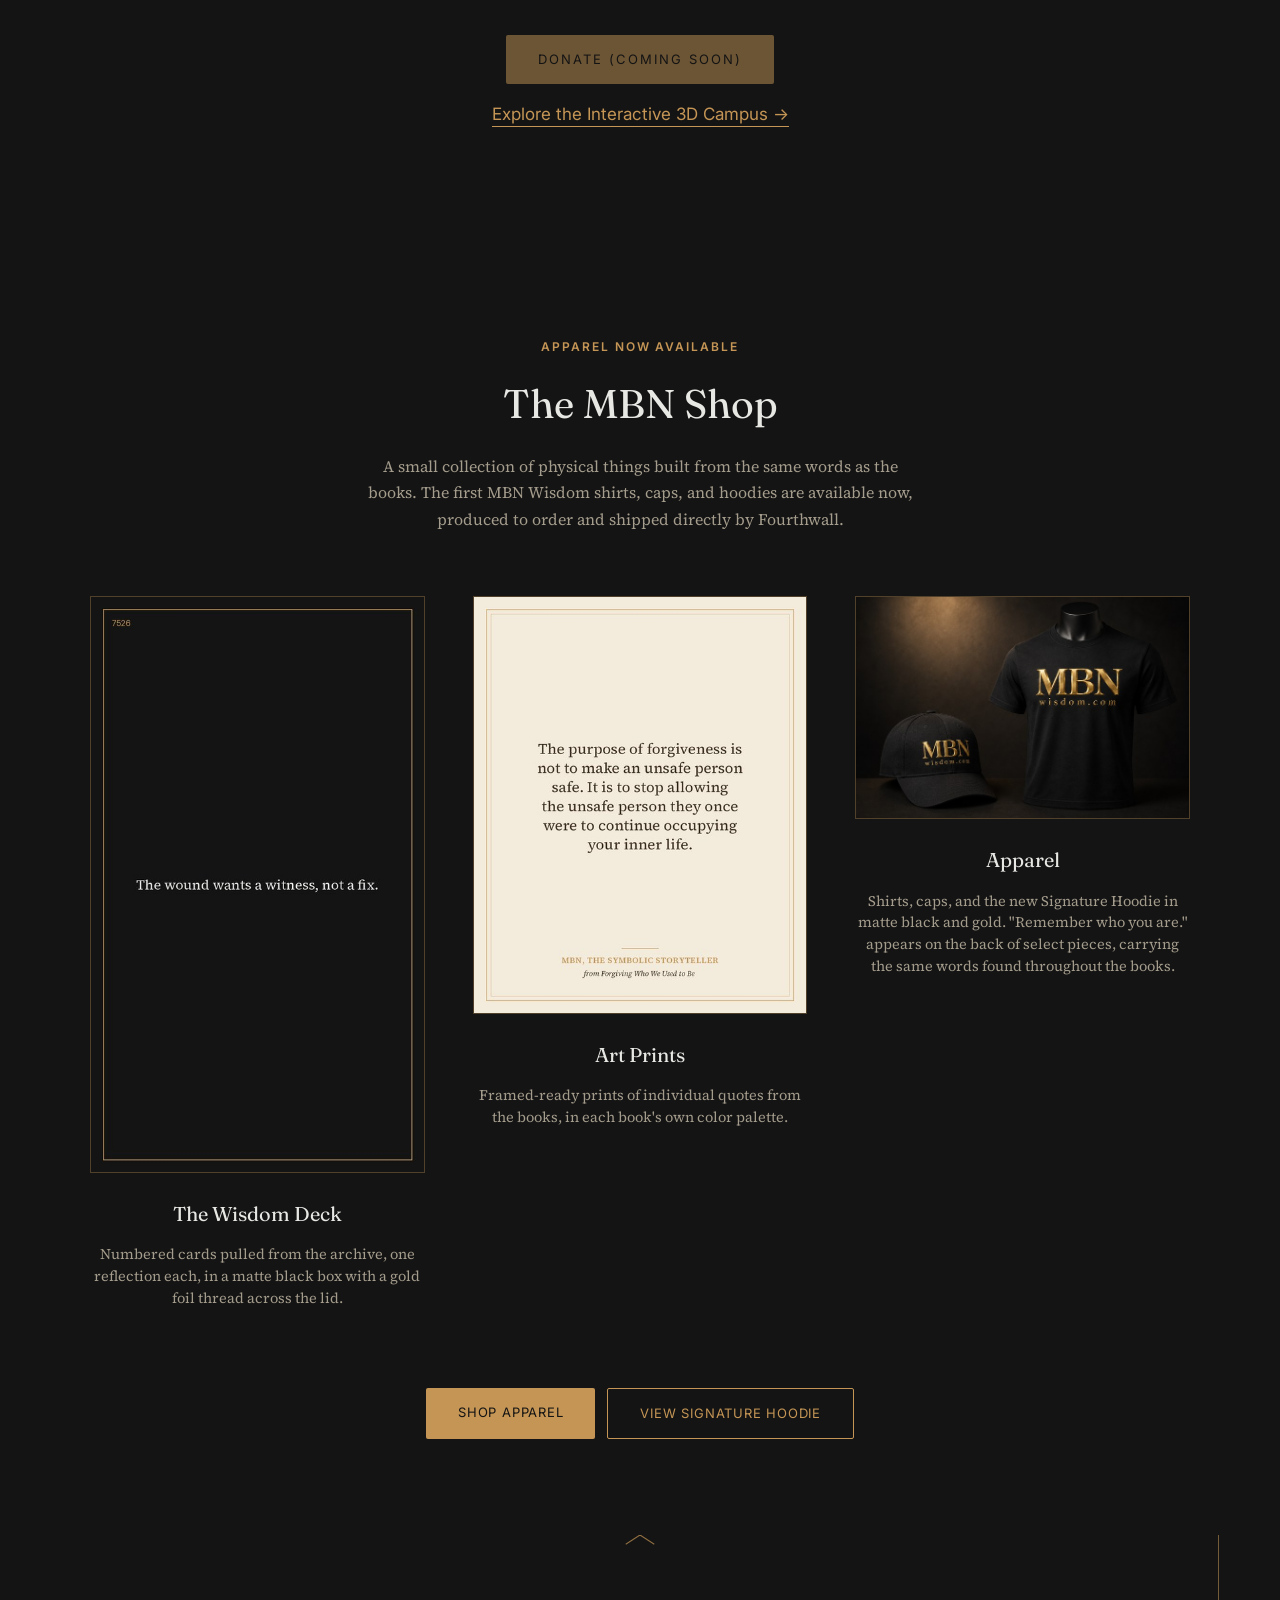
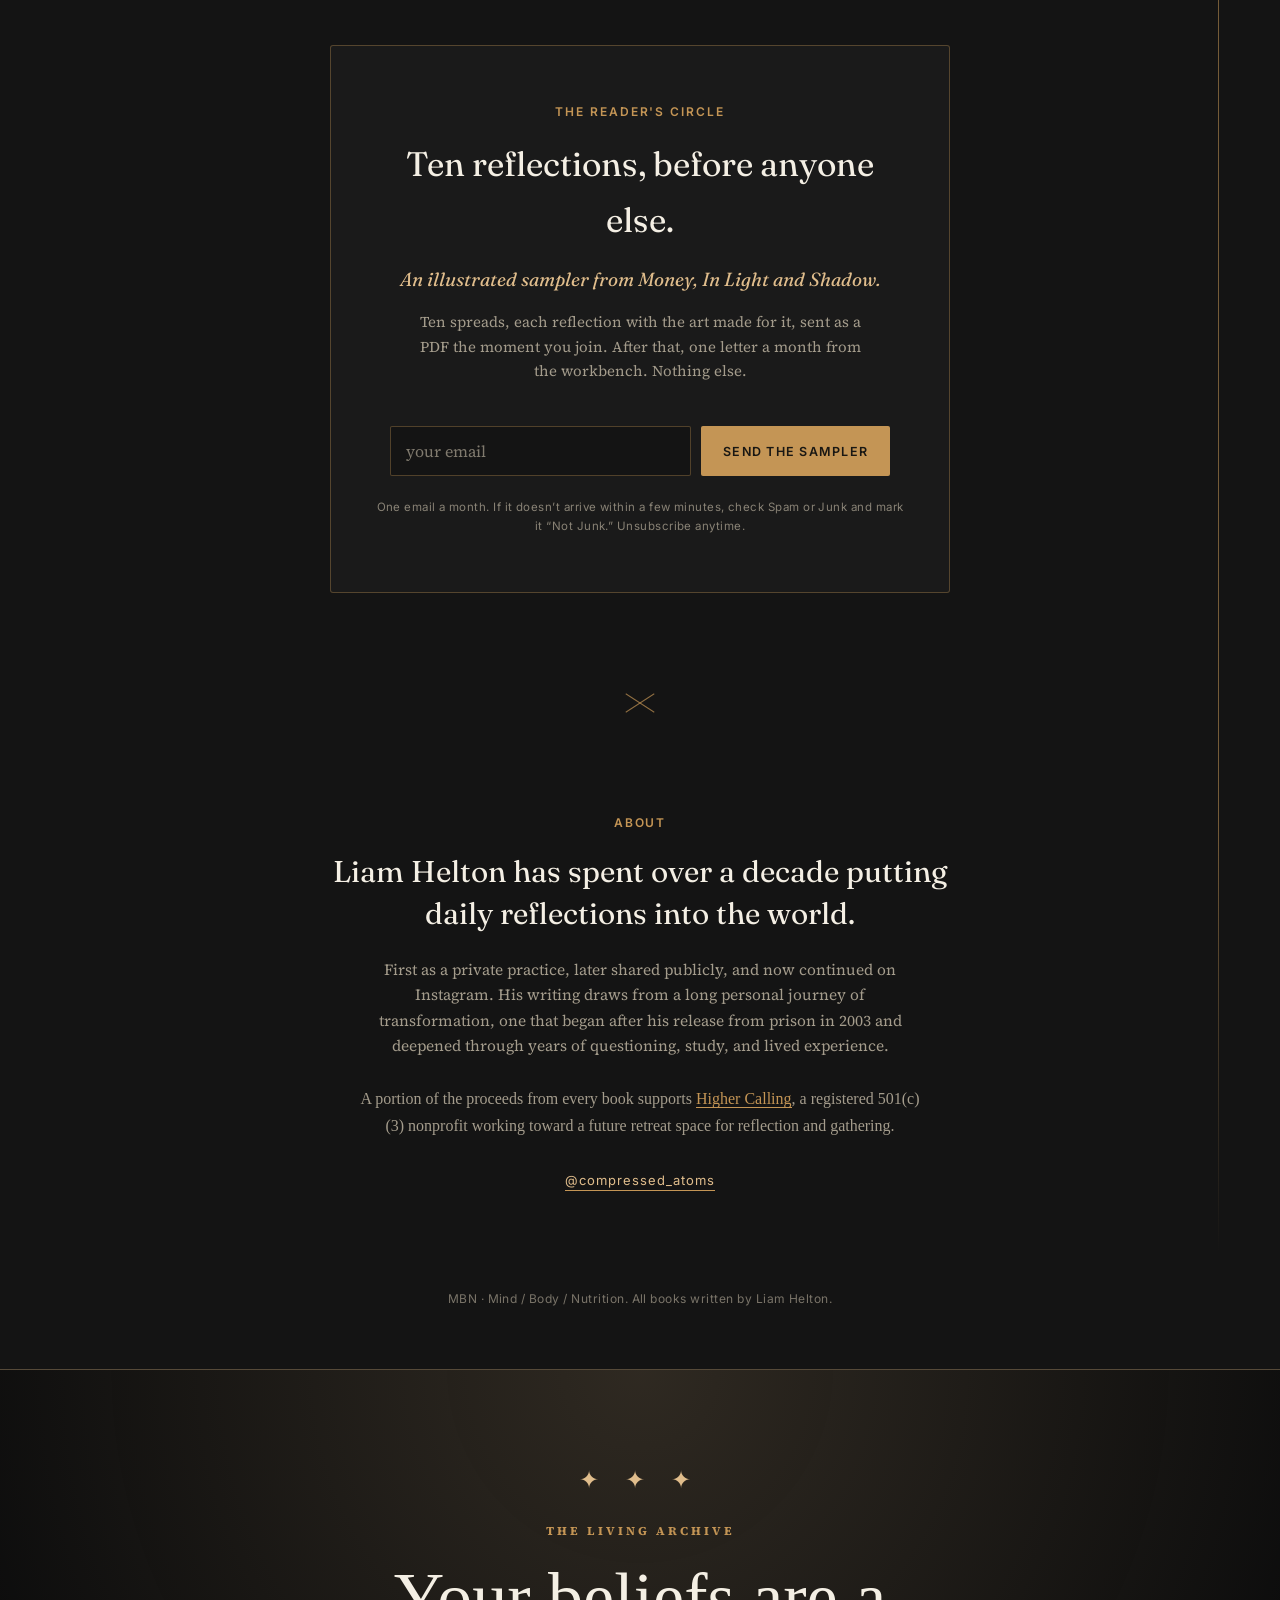
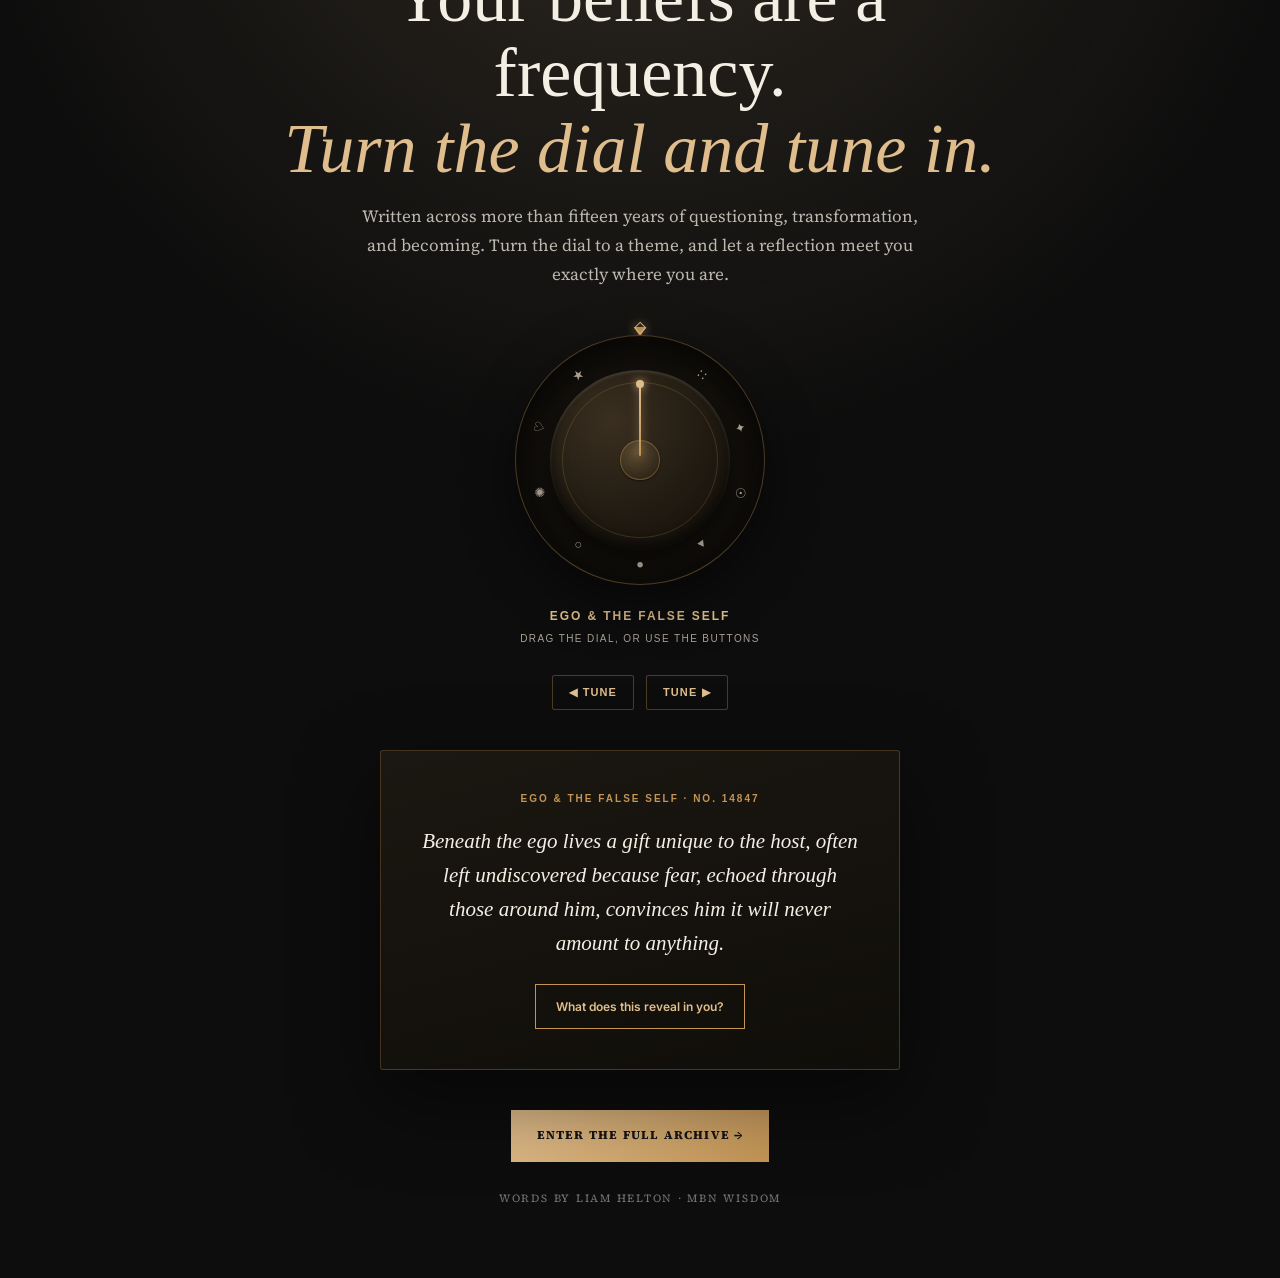
==== commit 685d44bd: "Update book launch availability and purchase link" ====
--- a/index.html
+++ b/index.html
@@ -474,9 +474,9 @@
         <blockquote style="font-family:'Fraunces',serif; font-style:italic; font-size:15.5px; color:#7a5a2e; border-left:2px solid #c49555; padding-left:18px; margin:0 0 28px;">
           "Fifty is not a closing chapter. It may be where the introduction finally ends and the real book begins."
         </blockquote>
-        <p class="fw-release">Coming November 6, 2026</p>
+        <p class="fw-release">Available now in Kindle and paperback</p>
         <div class="fw-cta">
-          <a class="fw-preorder" href="https://www.amazon.com/dp/B0HJMFYKMT" target="_blank" rel="noopener noreferrer">Preorder the Kindle edition</a>
+          <a class="fw-preorder" href="https://a.co/d/03tpTknG" target="_blank" rel="noopener noreferrer">Get the Kindle edition or paperback</a>
           <a class="fw-signup" href="#circle">Join the mailing list</a>
         </div>
       </div>
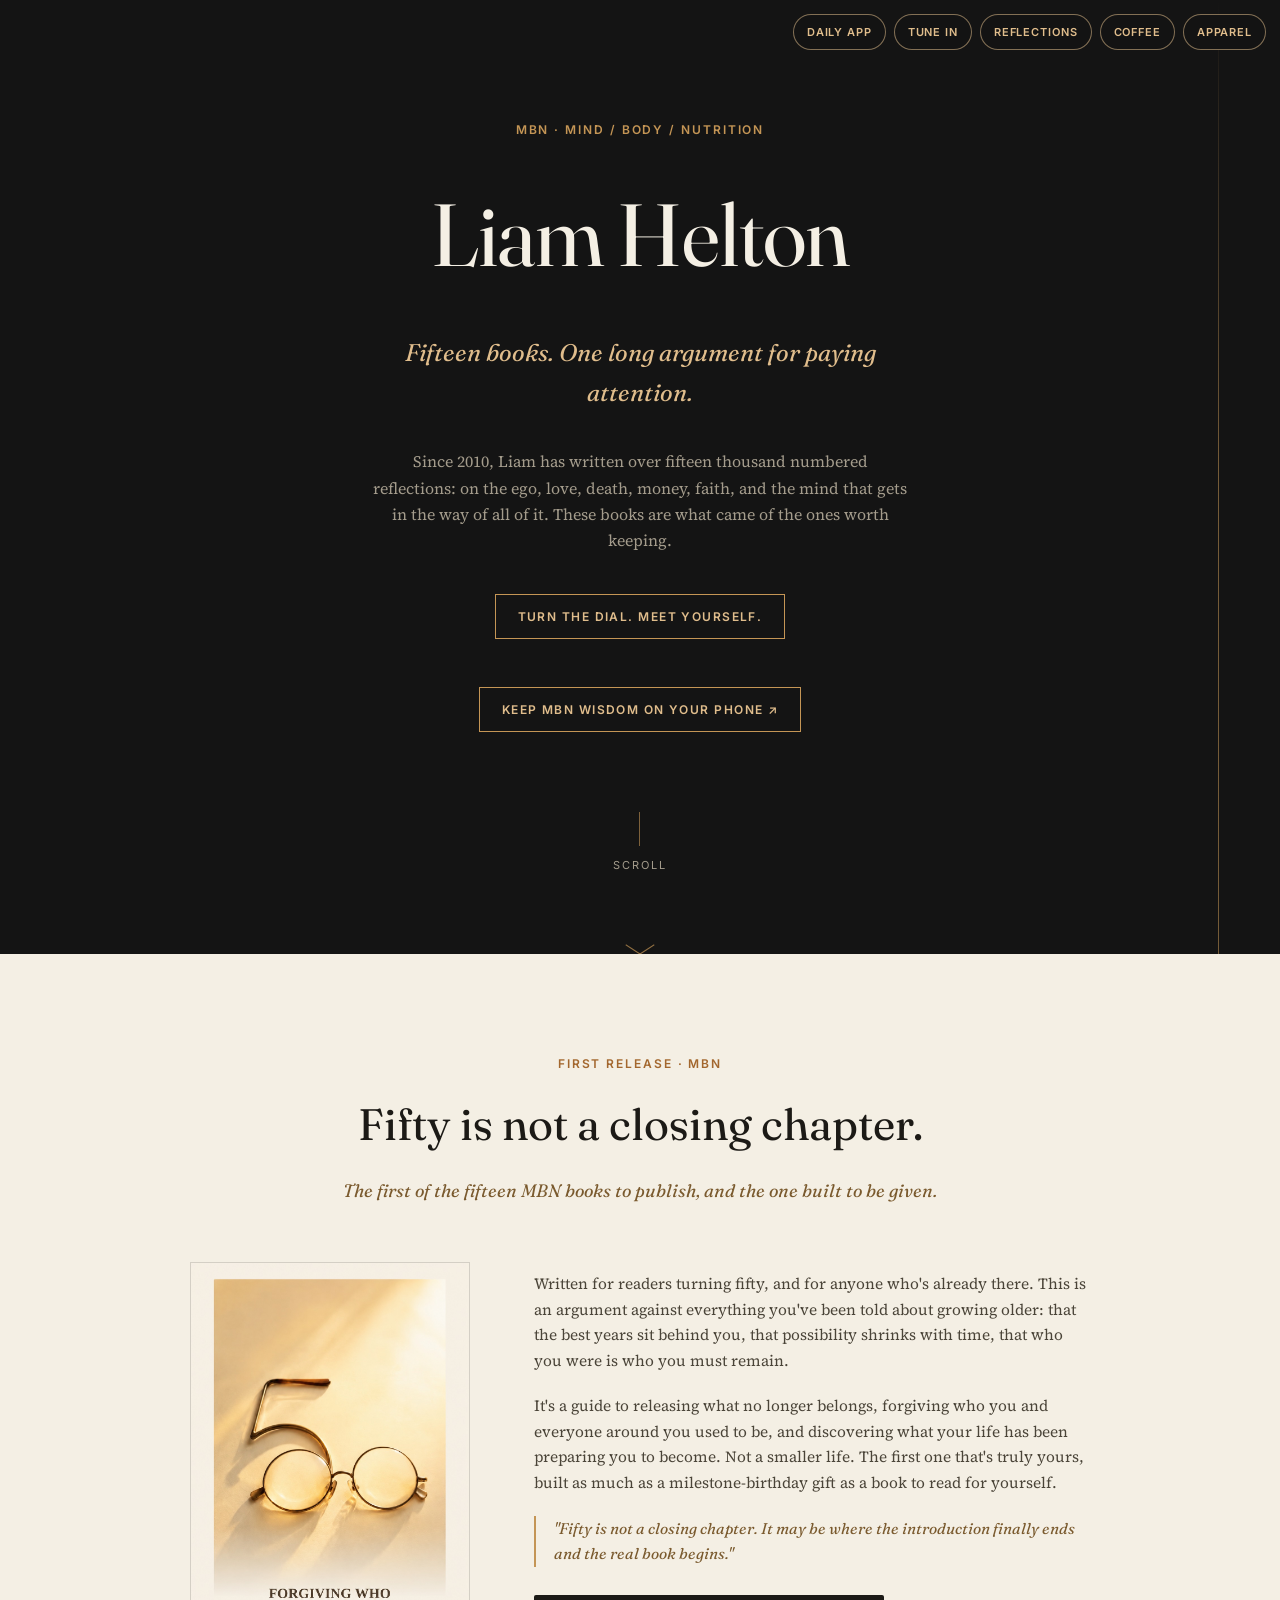
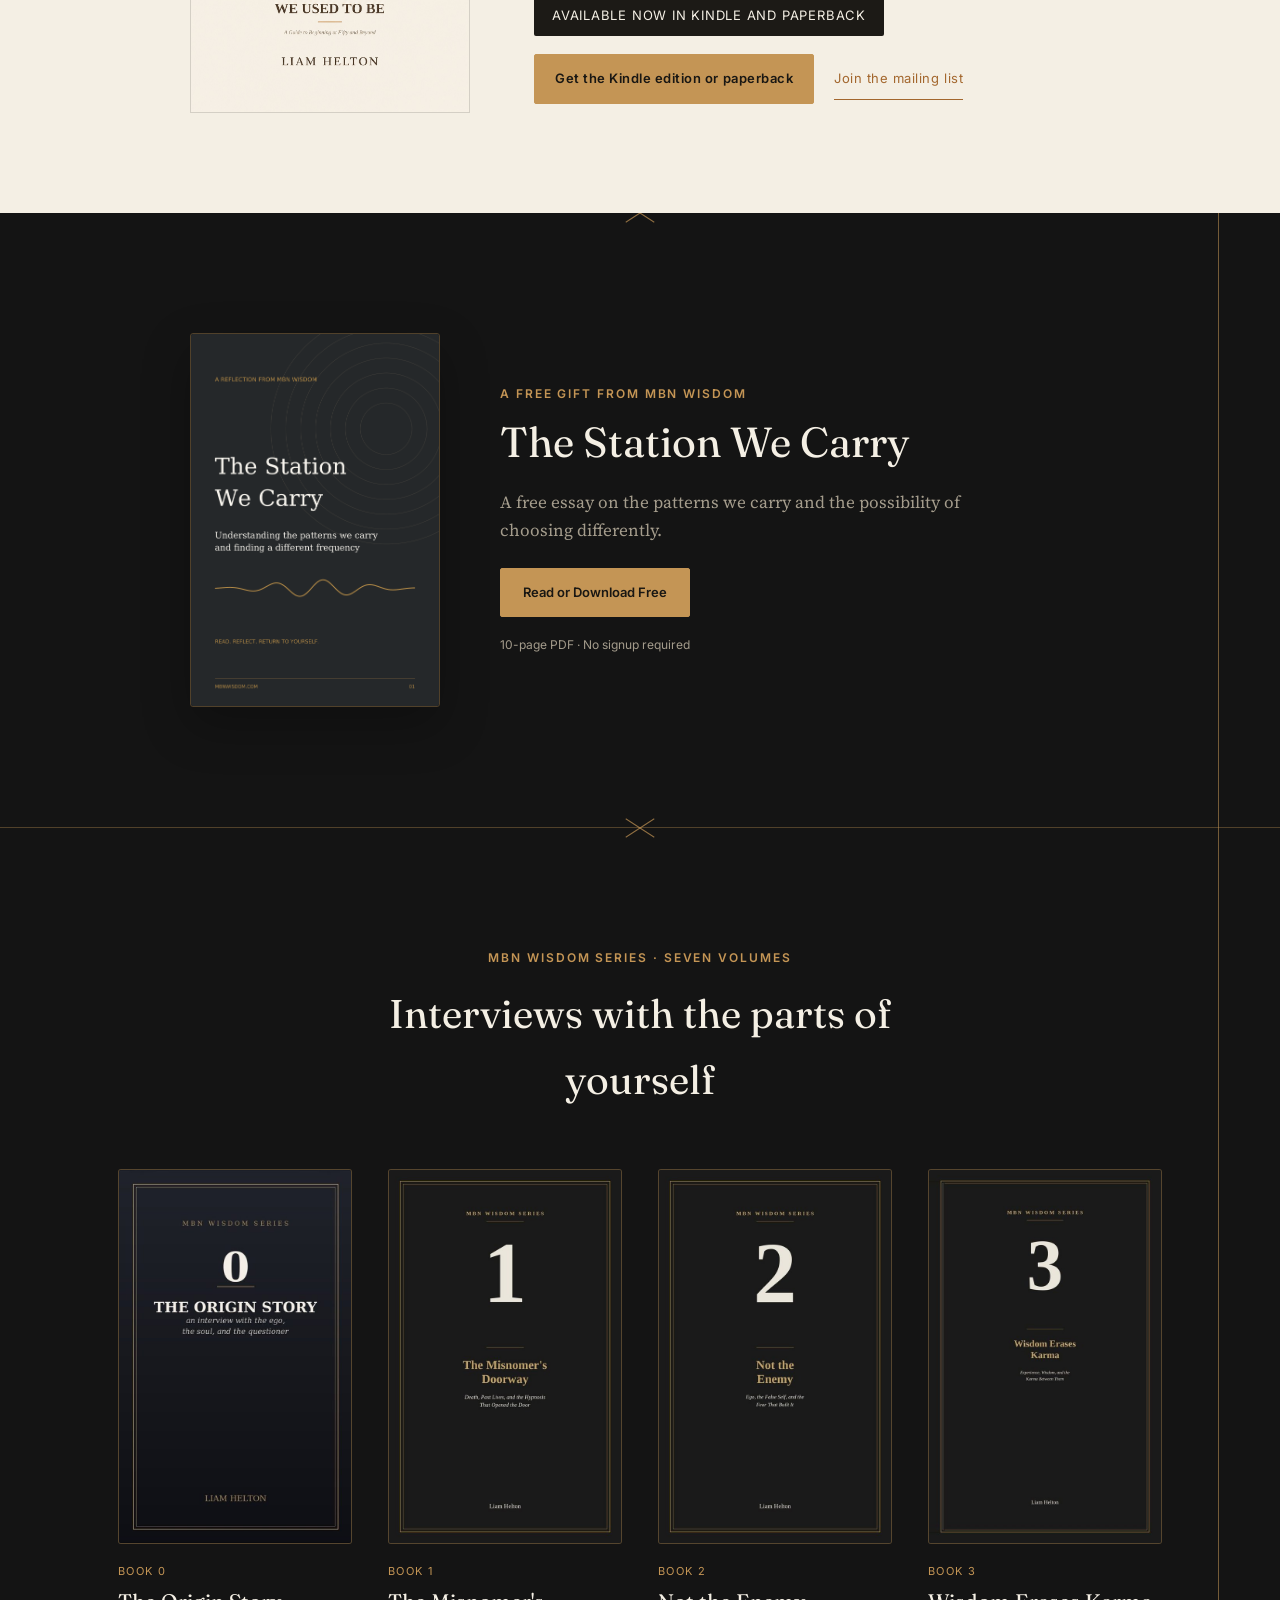
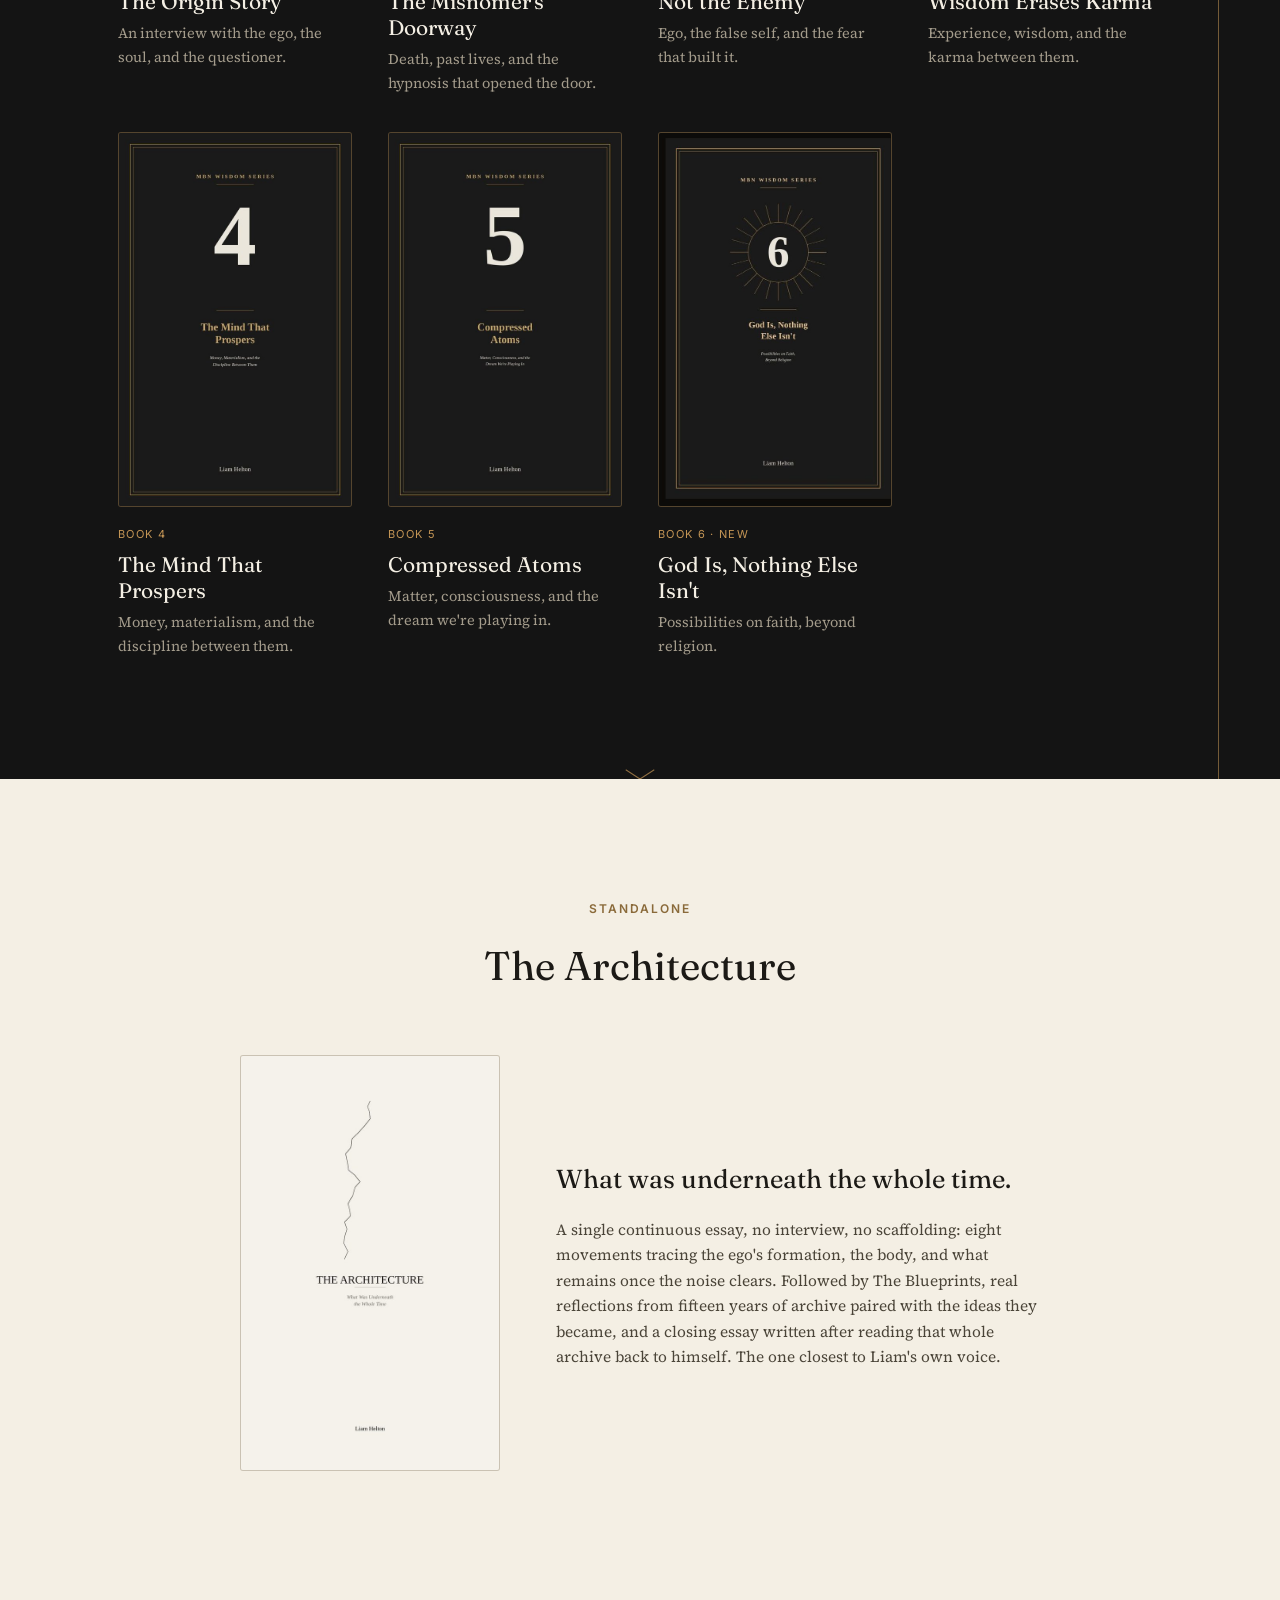
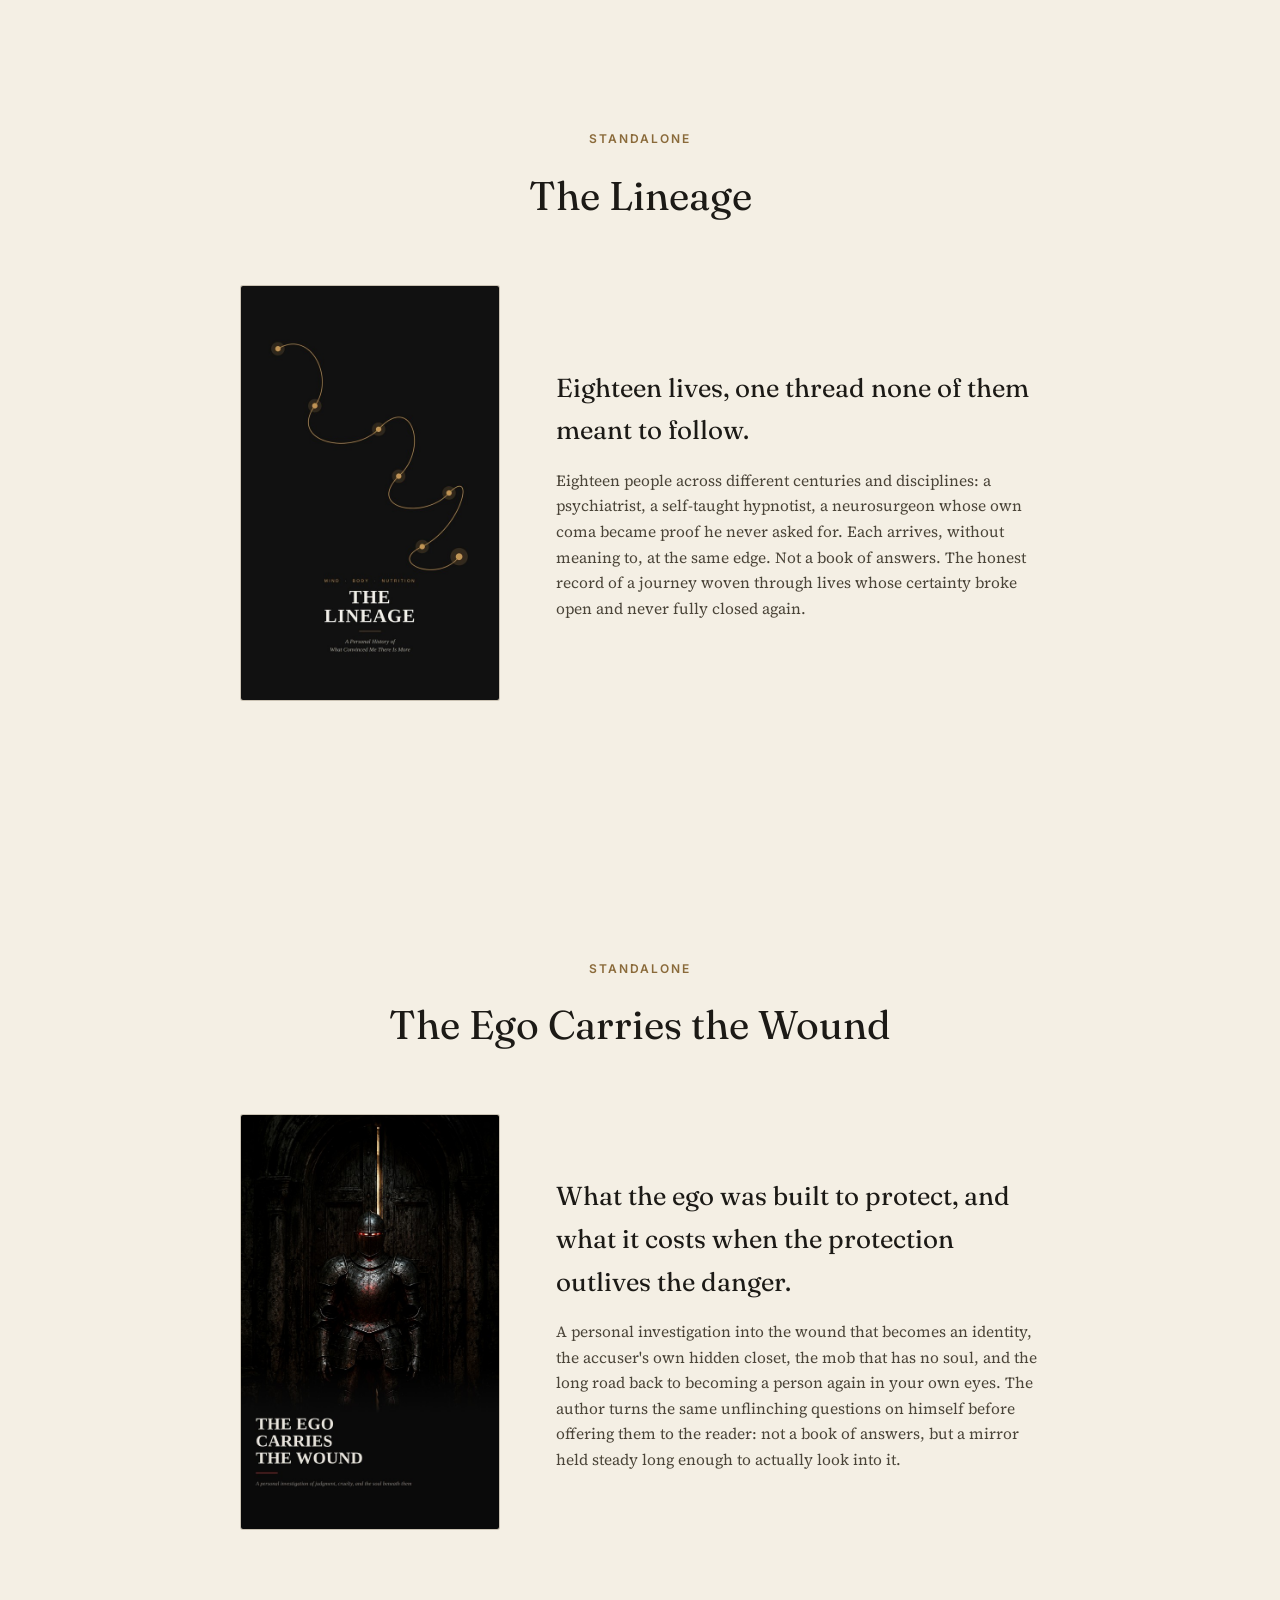
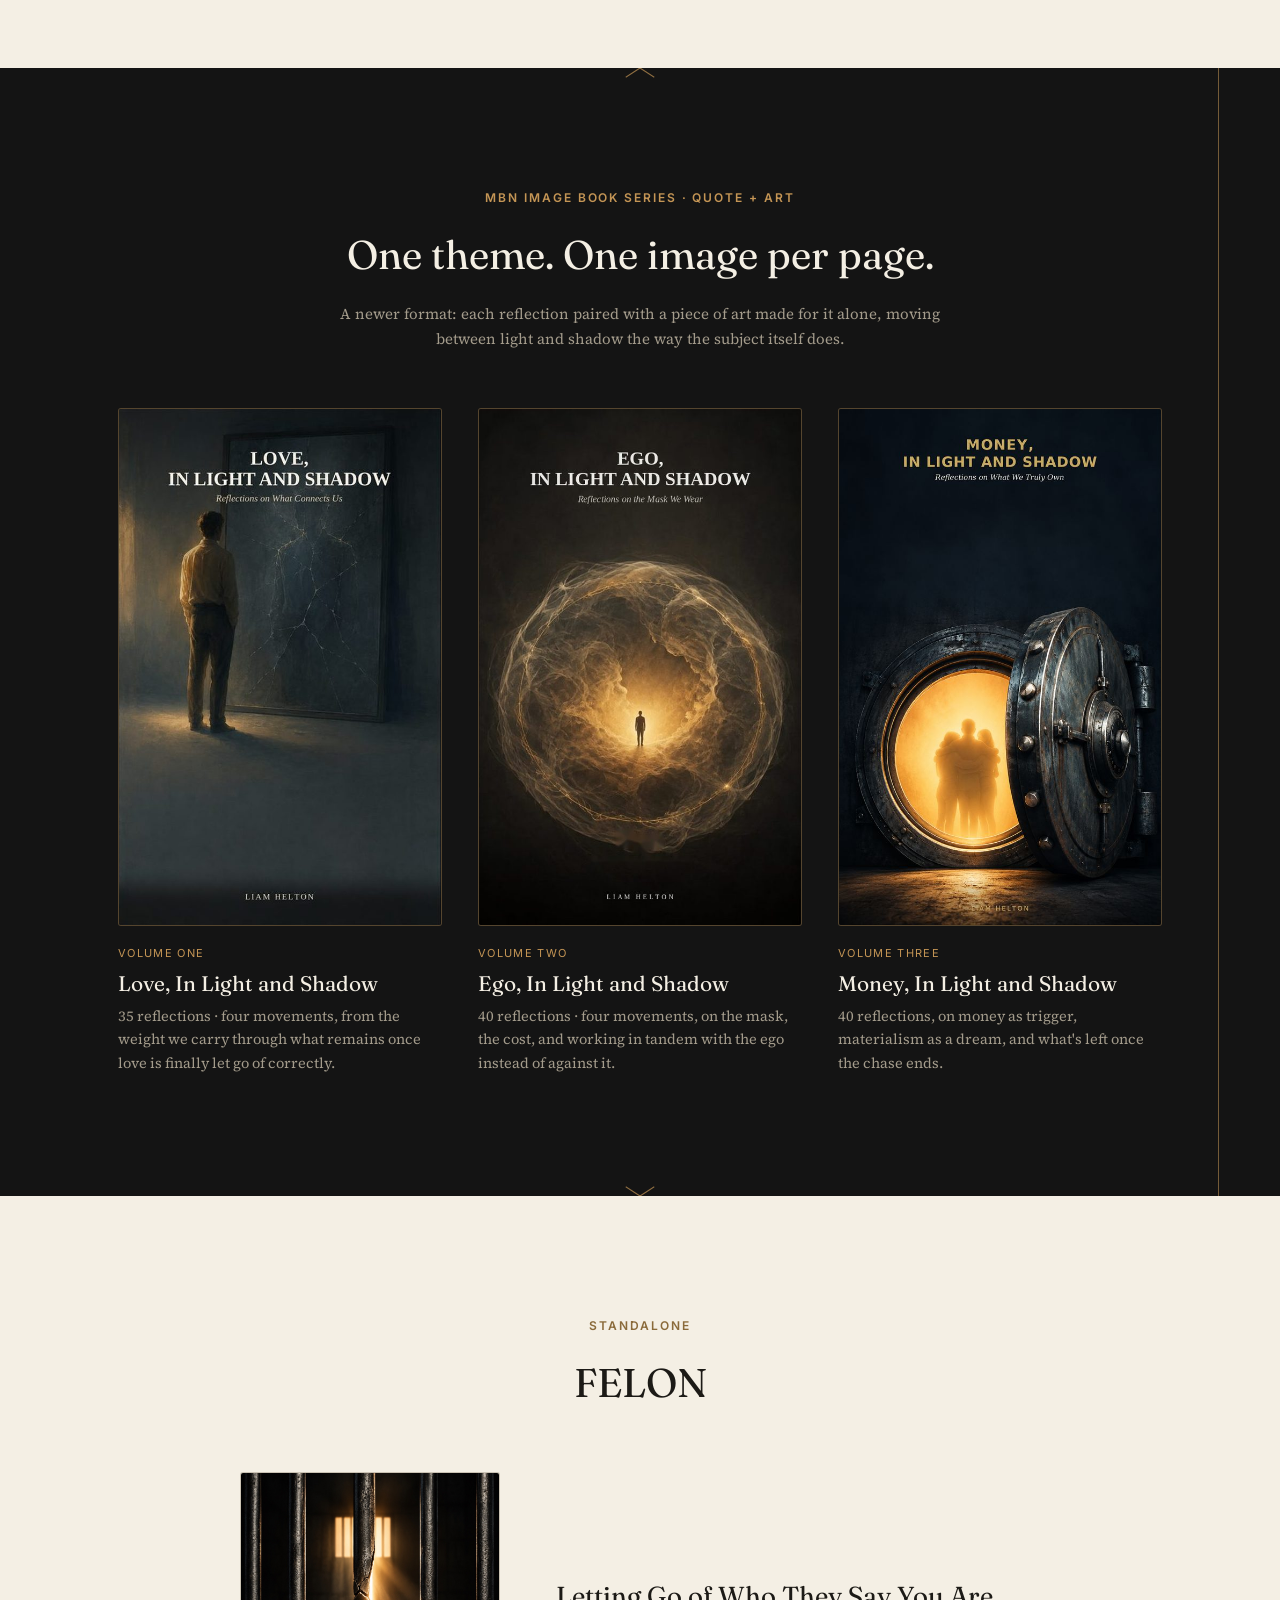
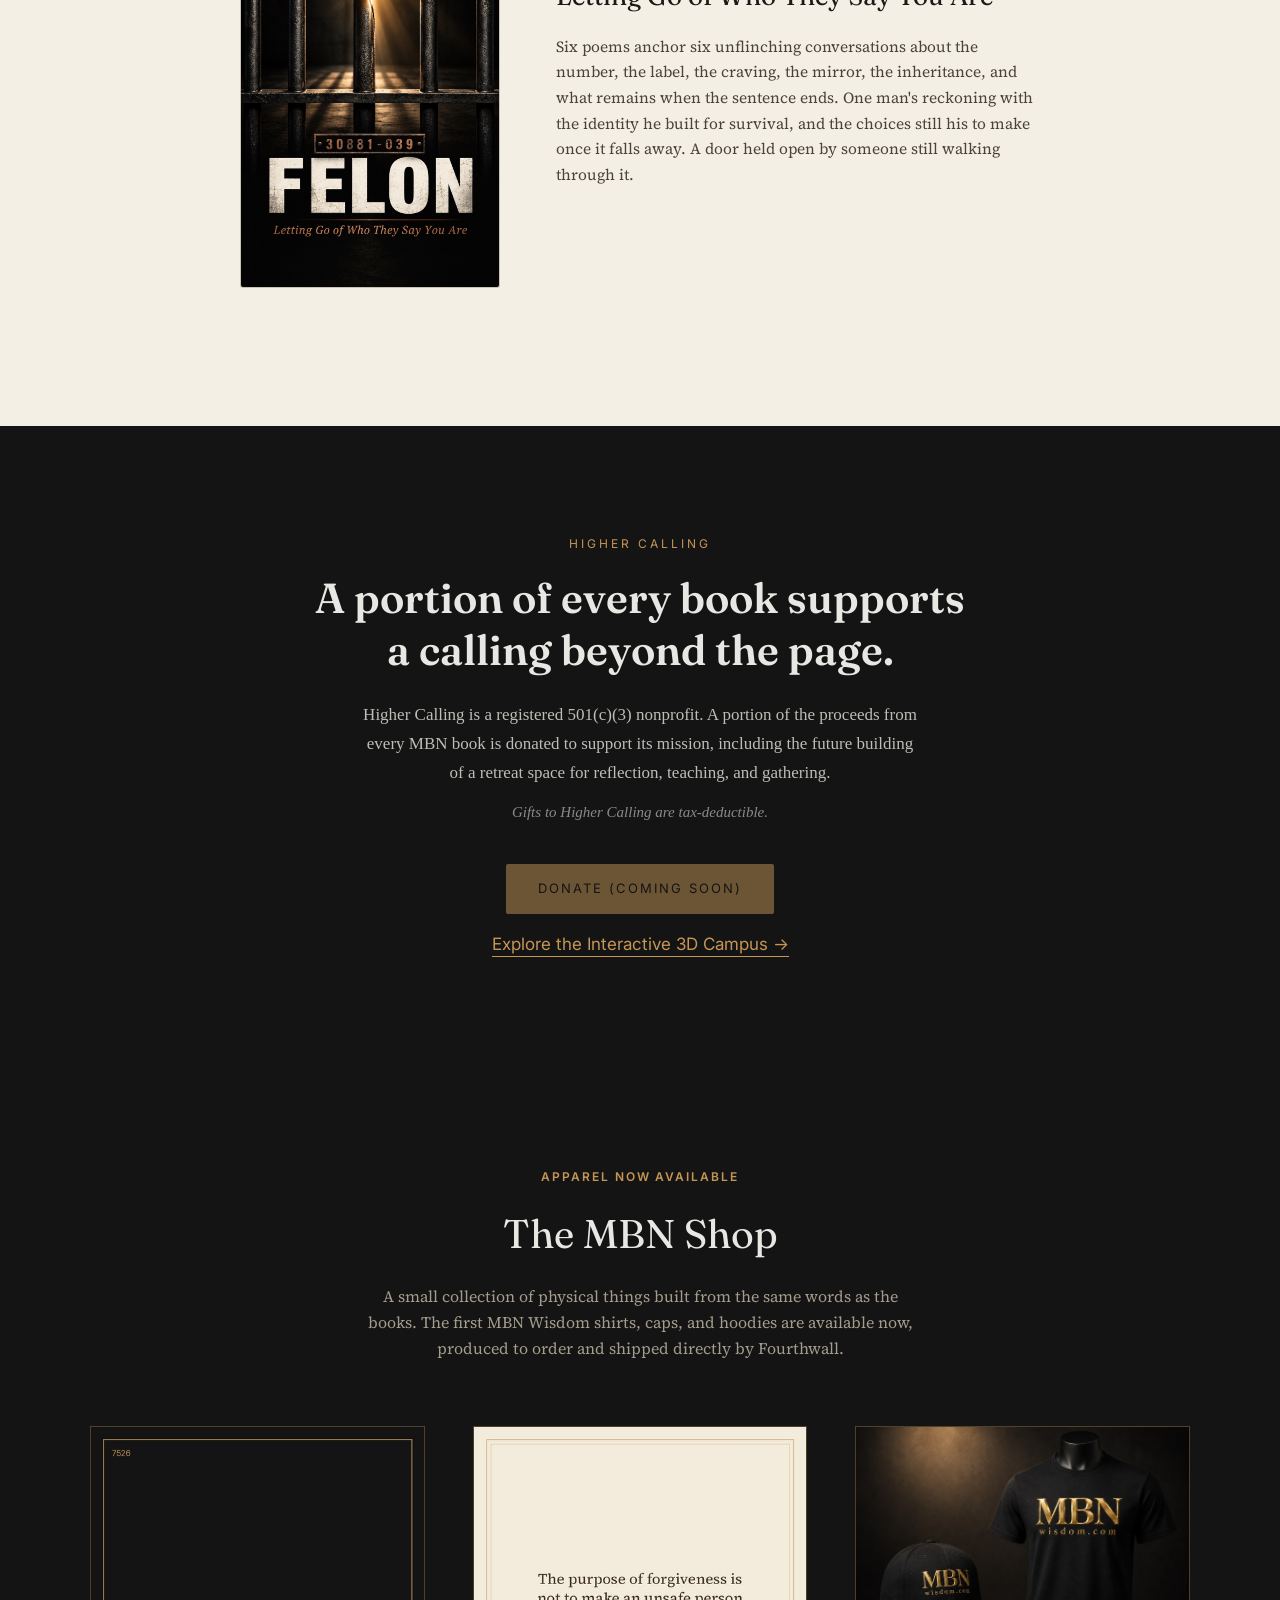
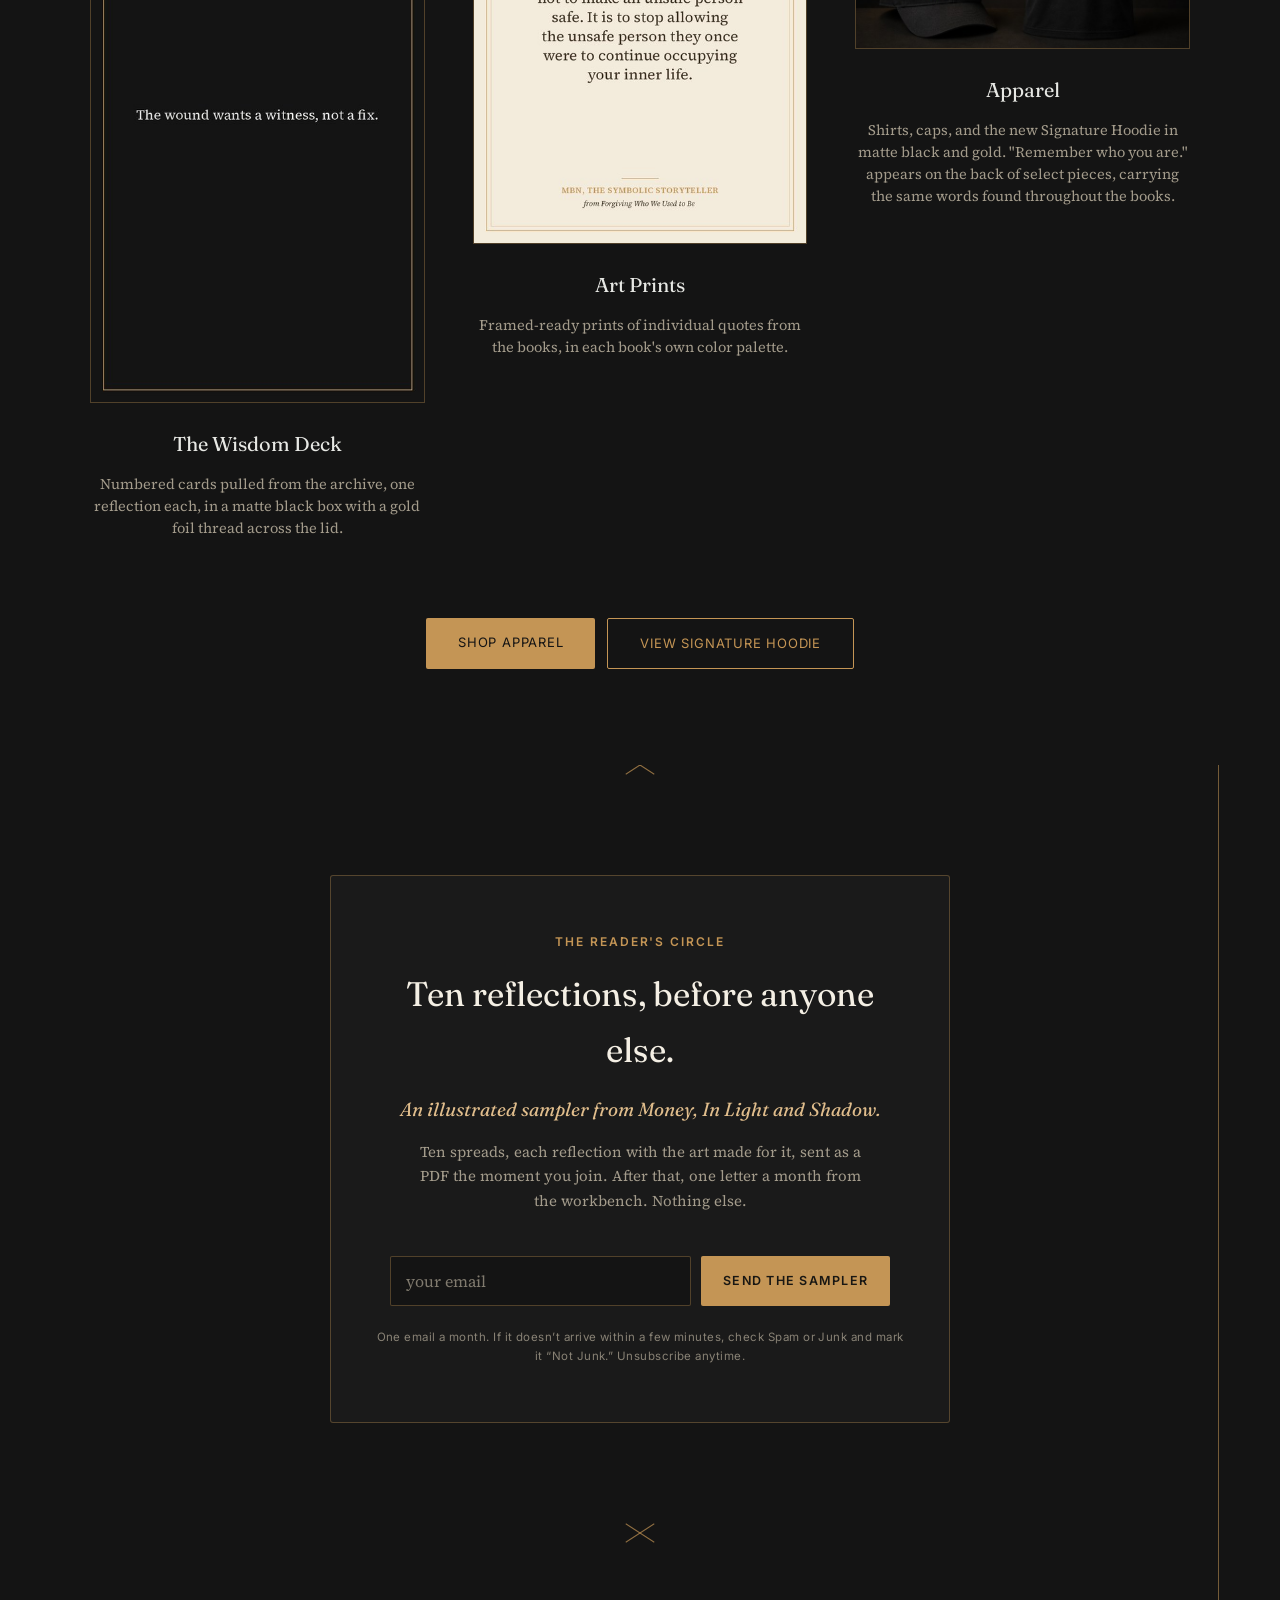
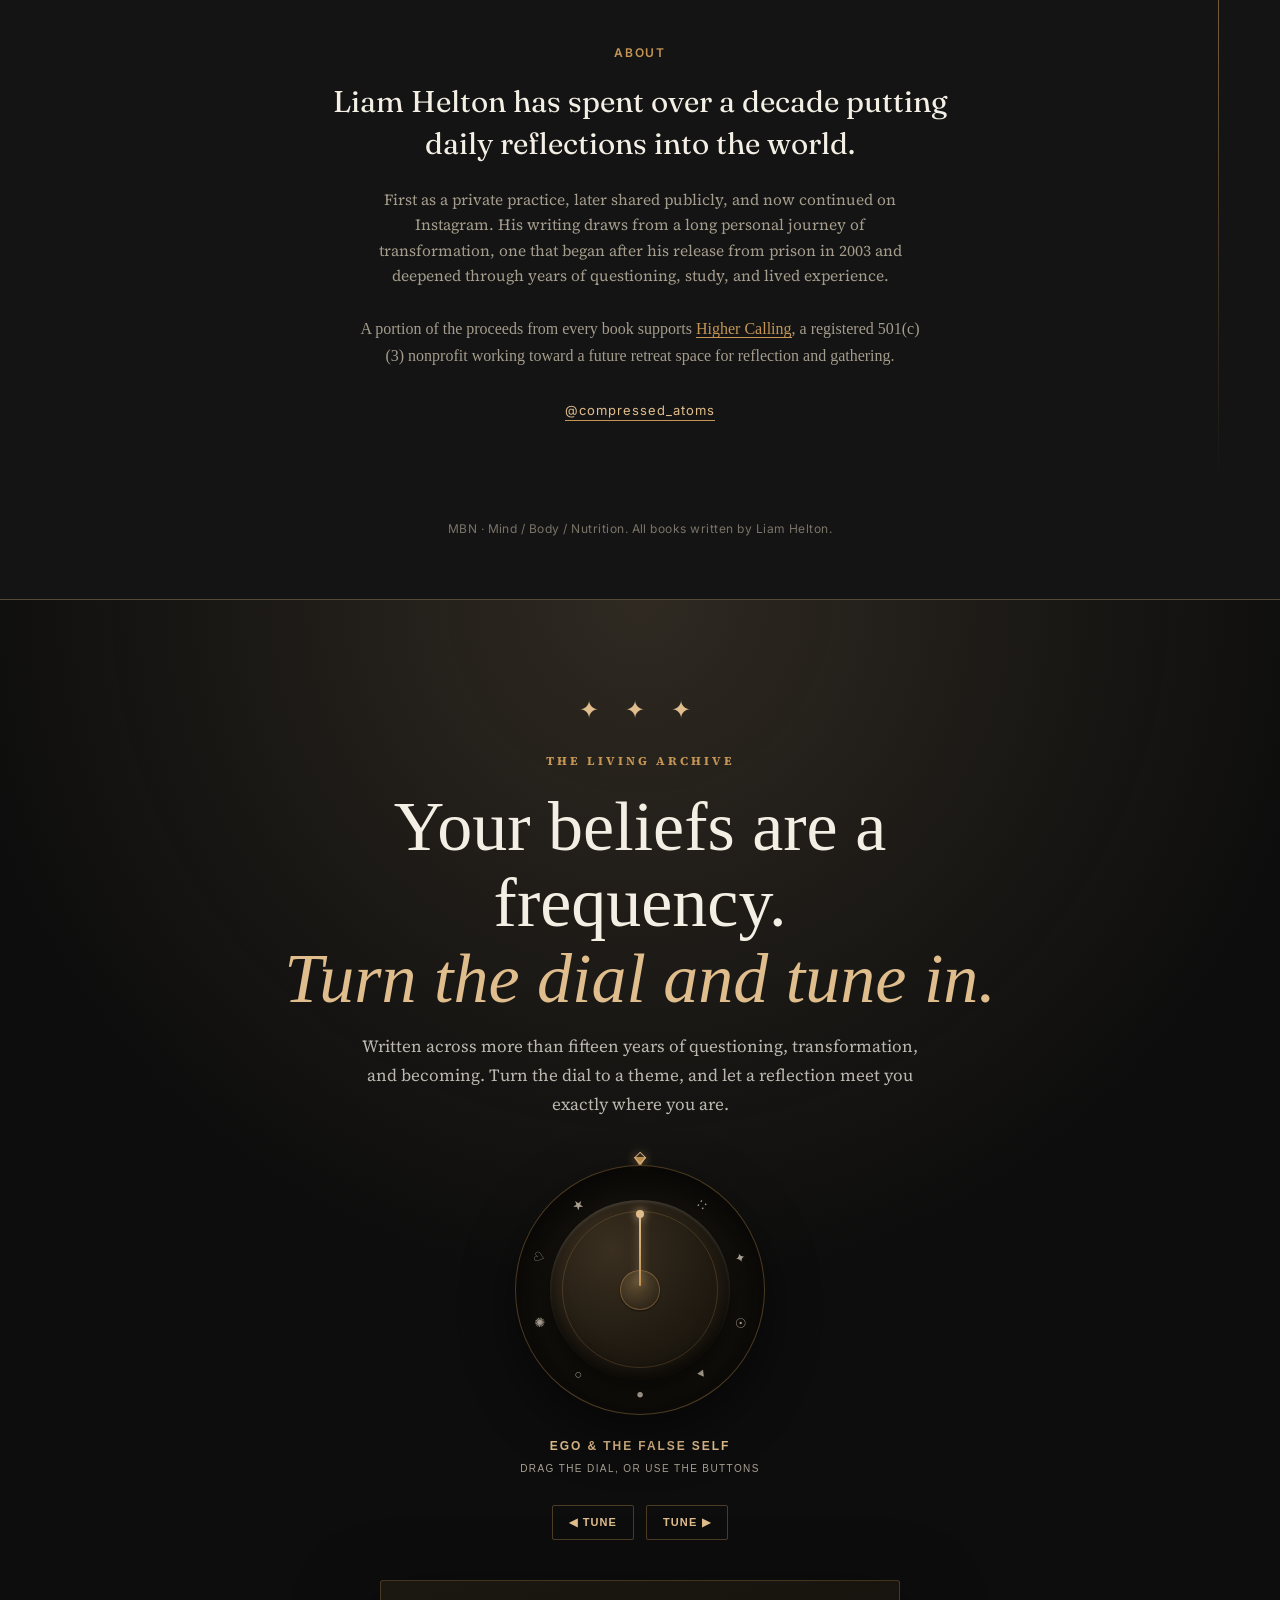
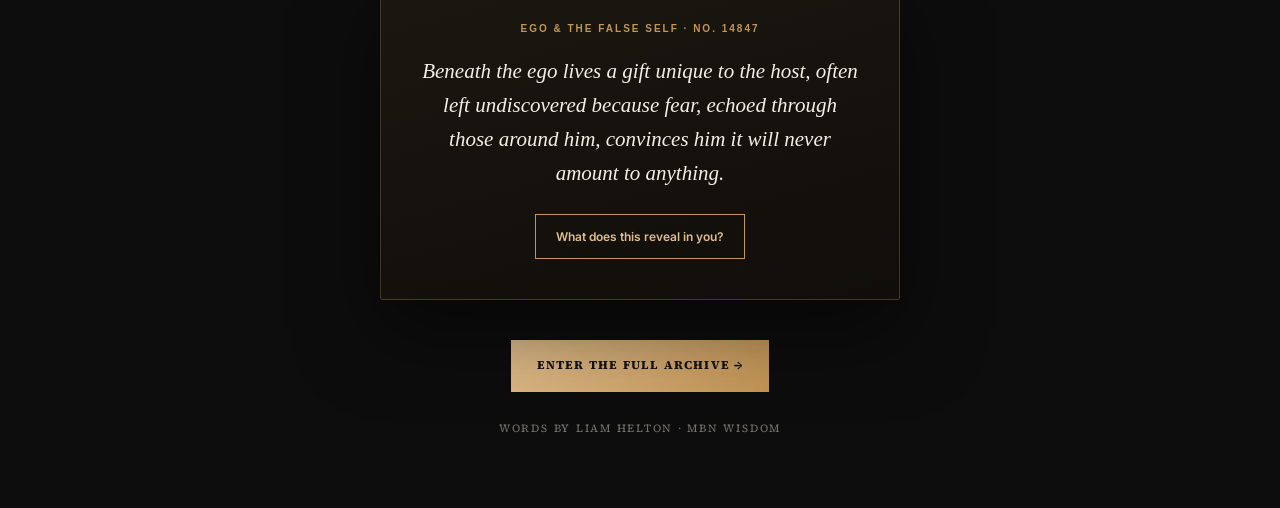
==== commit 98c5e743: "Add FELON to book collection and update total to fifteen Add the supplied FELON cover and a brief de" ====
--- a/index.html
+++ b/index.html
@@ -436,7 +436,7 @@
 <section class="hero">
   <div class="eyebrow">MBN · Mind / Body / Nutrition</div>
   <h1>Liam Helton</h1>
-  <p class="lede">Fourteen books. One long argument for paying attention.</p>
+  <p class="lede">Fifteen books. One long argument for paying attention.</p>
   <p class="sub">Since 2010, Liam has written over fifteen thousand numbered reflections: on the ego, love, death, money, faith, and the mind that gets in the way of all of it. These books are what came of the ones worth keeping.</p>
   <a class="hero-tune" href="#archive">Turn the dial. Meet yourself.</a>
   <a class="hero-tune" href="/app.html">Keep MBN Wisdom on your phone ↗</a>
@@ -456,7 +456,7 @@
         Fifty is not a closing chapter.
       </h2>
       <p style="font-family:'Fraunces',serif; font-style:italic; font-size:18px; color:#7a5a2e; max-width:620px; margin:0 auto;">
-        The first of the fourteen MBN books to publish, and the one built to be given.
+        The first of the fifteen MBN books to publish, and the one built to be given.
       </p>
     </div>
 
@@ -661,6 +661,24 @@
 </section>
 
 <div class="fracture"></div>
+<section class="architecture section-pad" id="felon">
+  <div class="wrap">
+    <div class="section-head">
+      <div class="eyebrow">Standalone</div>
+      <h2>FELON</h2>
+    </div>
+    <div class="arch-inner">
+      <div class="cover" style="aspect-ratio:5/8;"><img src="felon-cover.jpg" alt="FELON: Letting Go of Who They Say You Are cover" loading="lazy" decoding="async" width="960" height="1536"></div>
+      <div>
+        <h3>Letting Go of Who They Say You Are</h3>
+        <p>Six poems anchor six unflinching conversations about the number, the label, the craving, the mirror, the inheritance, and what remains when the sentence ends. One man's reckoning with the identity he built for survival, and the choices still his to make once it falls away. A door held open by someone still walking through it.</p>
+      </div>
+    </div>
+  </div>
+</section>
+
+<div class="fracture"></div>
+
 <section id="higher-calling" style="background:#141414; color:#E7E8E4; padding:96px 24px;">
   <div style="max-width:1100px; margin:0 auto; text-align:center;">
 
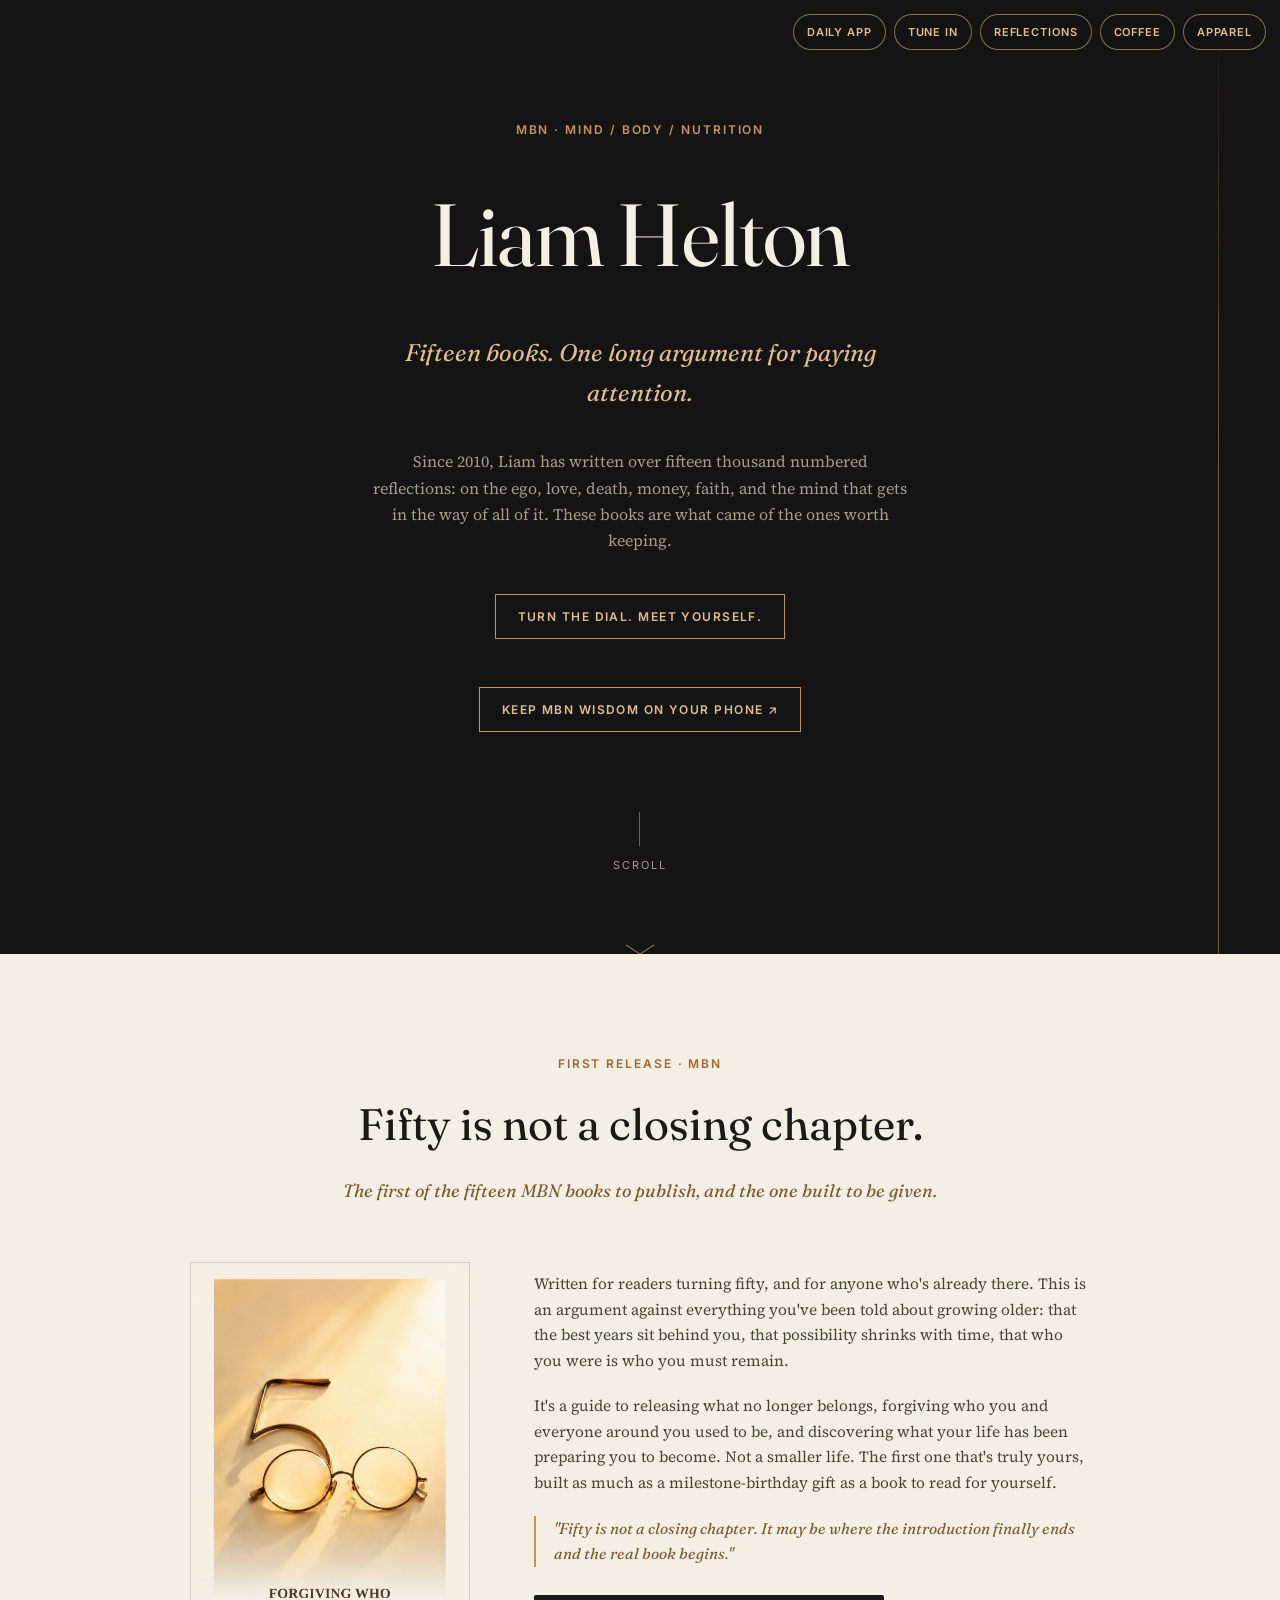
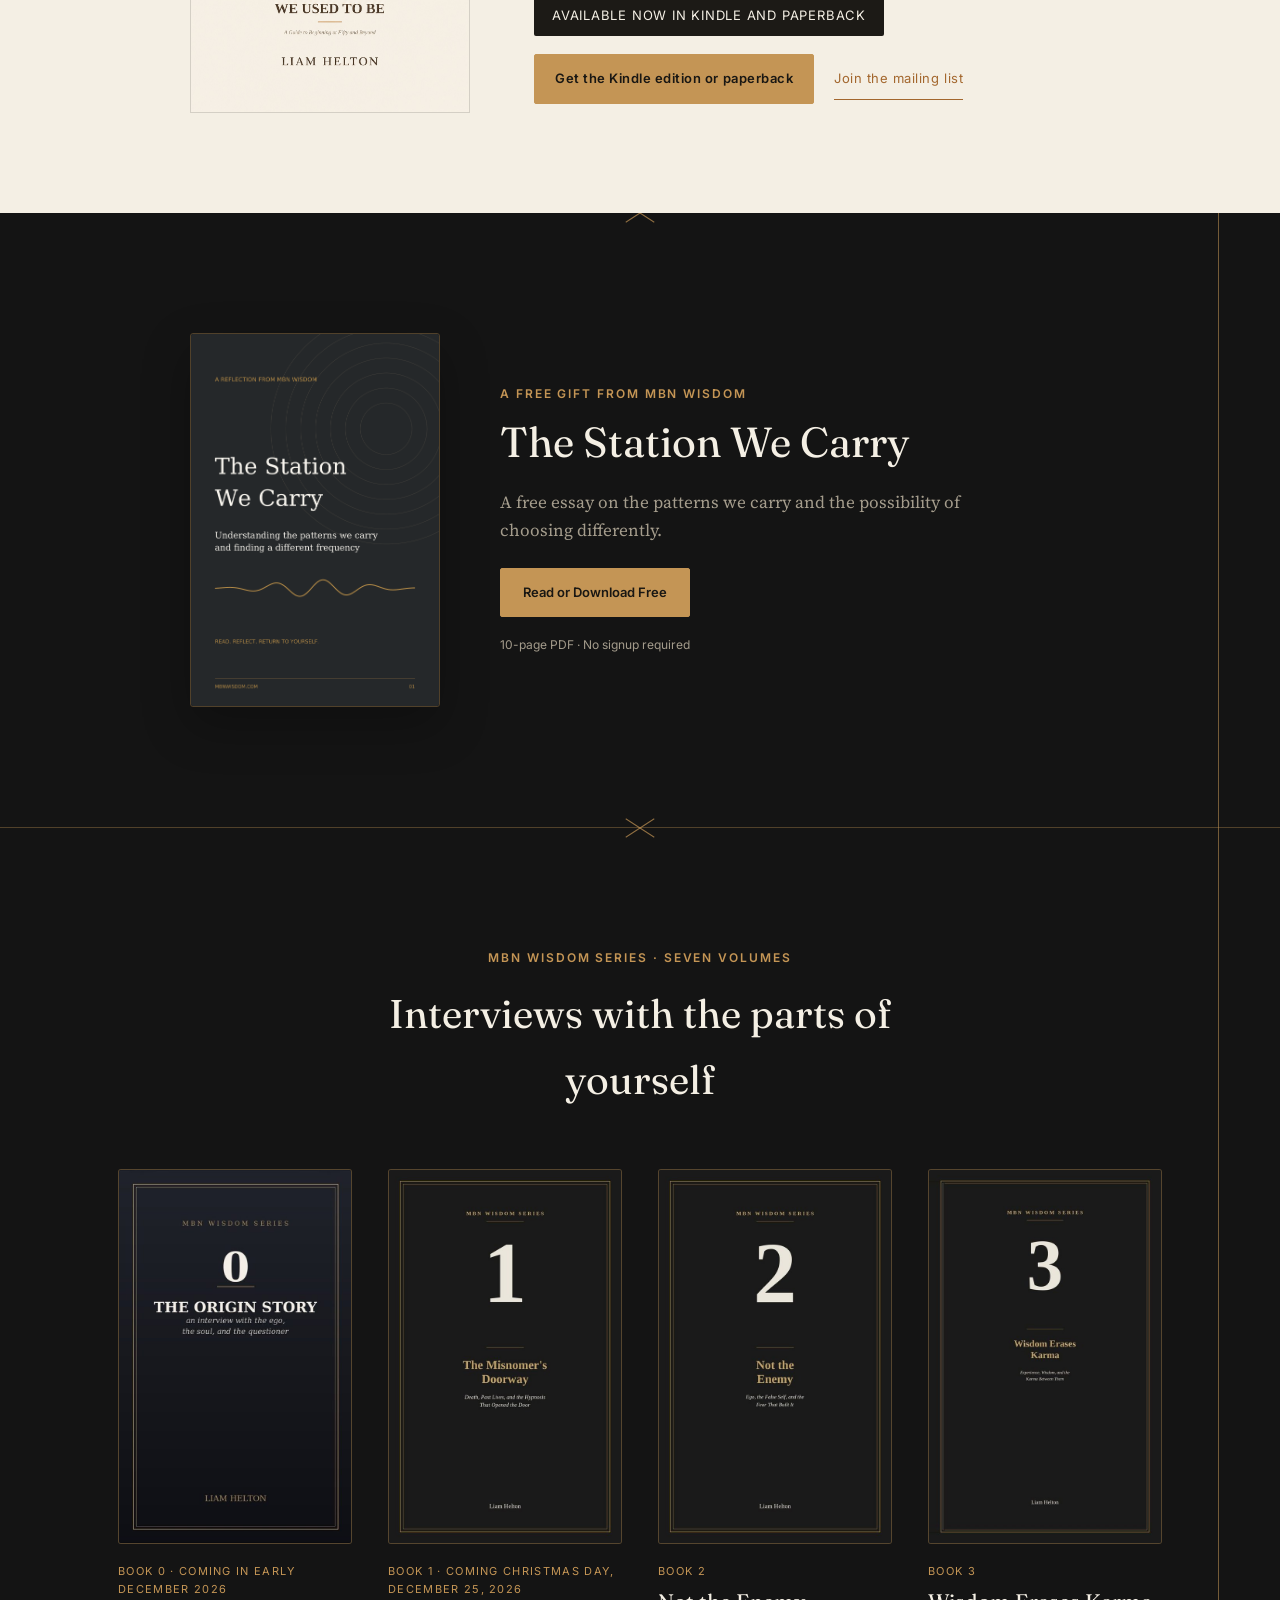
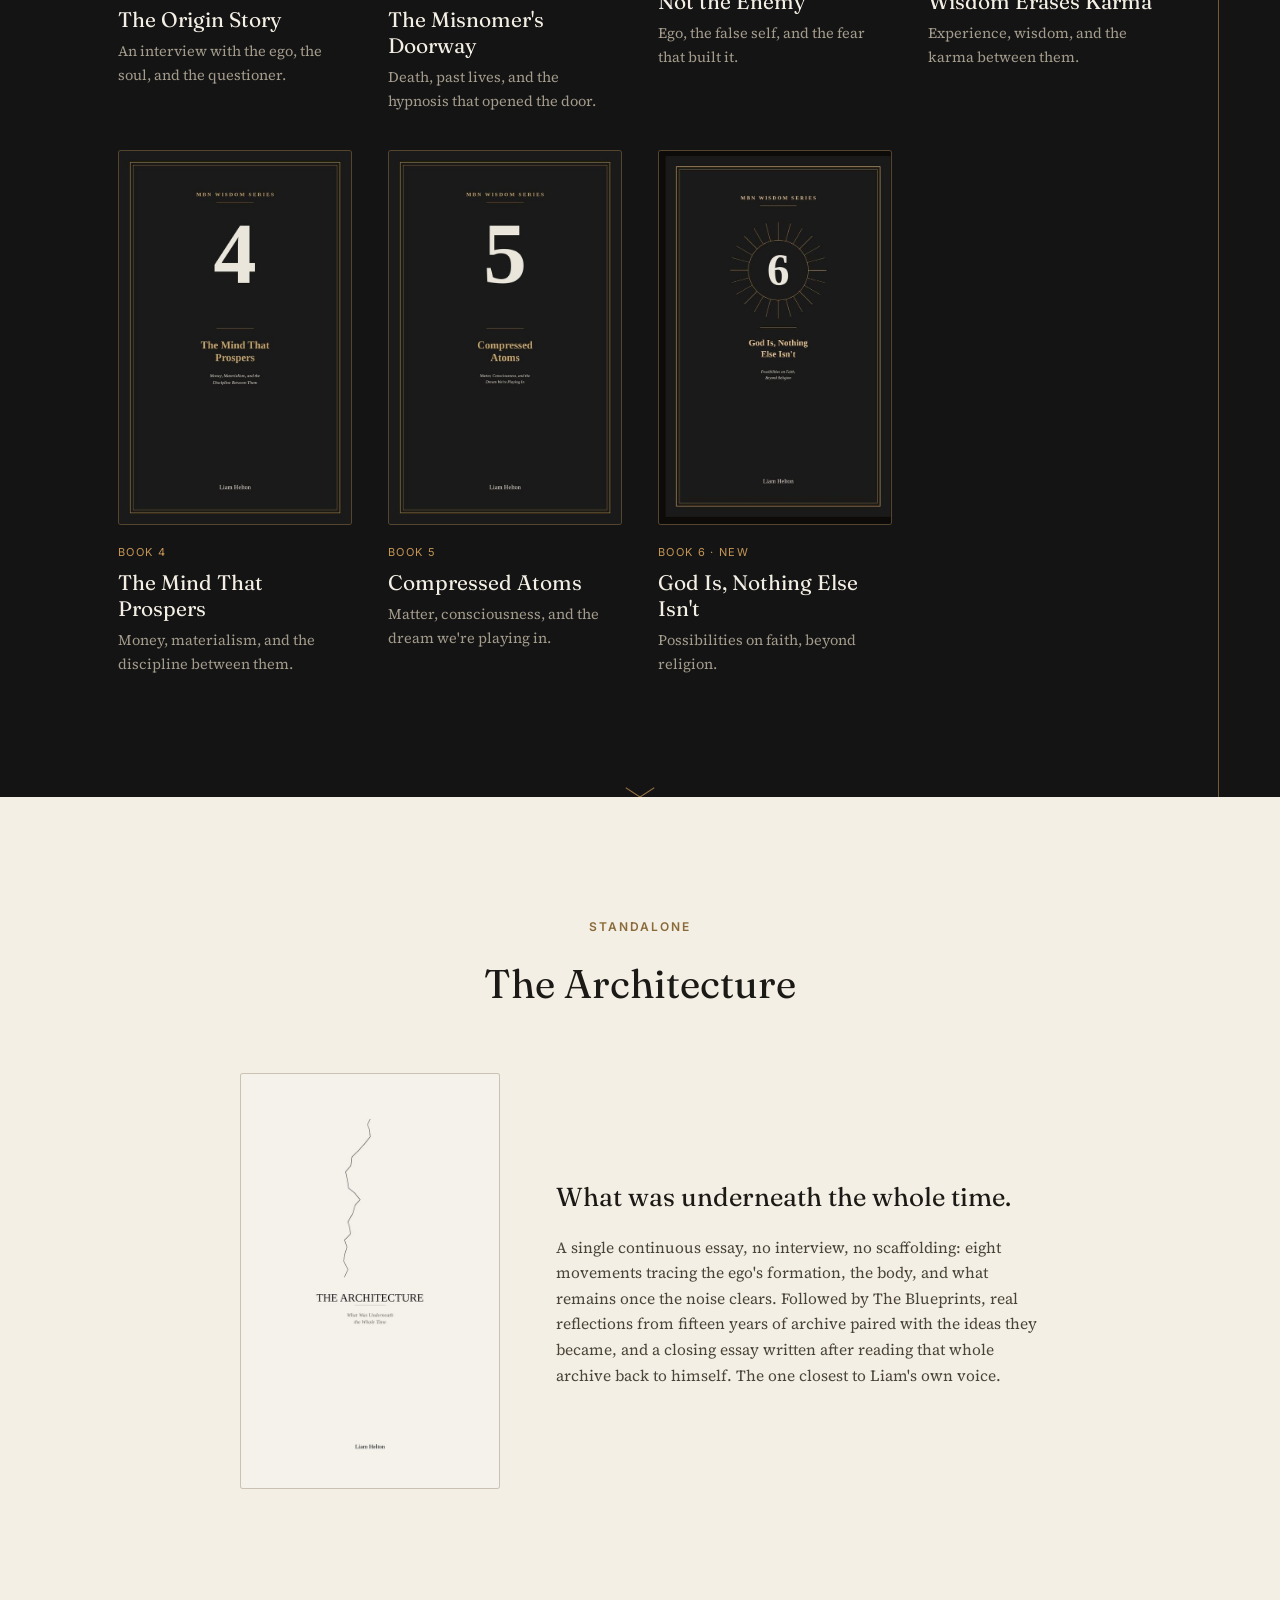
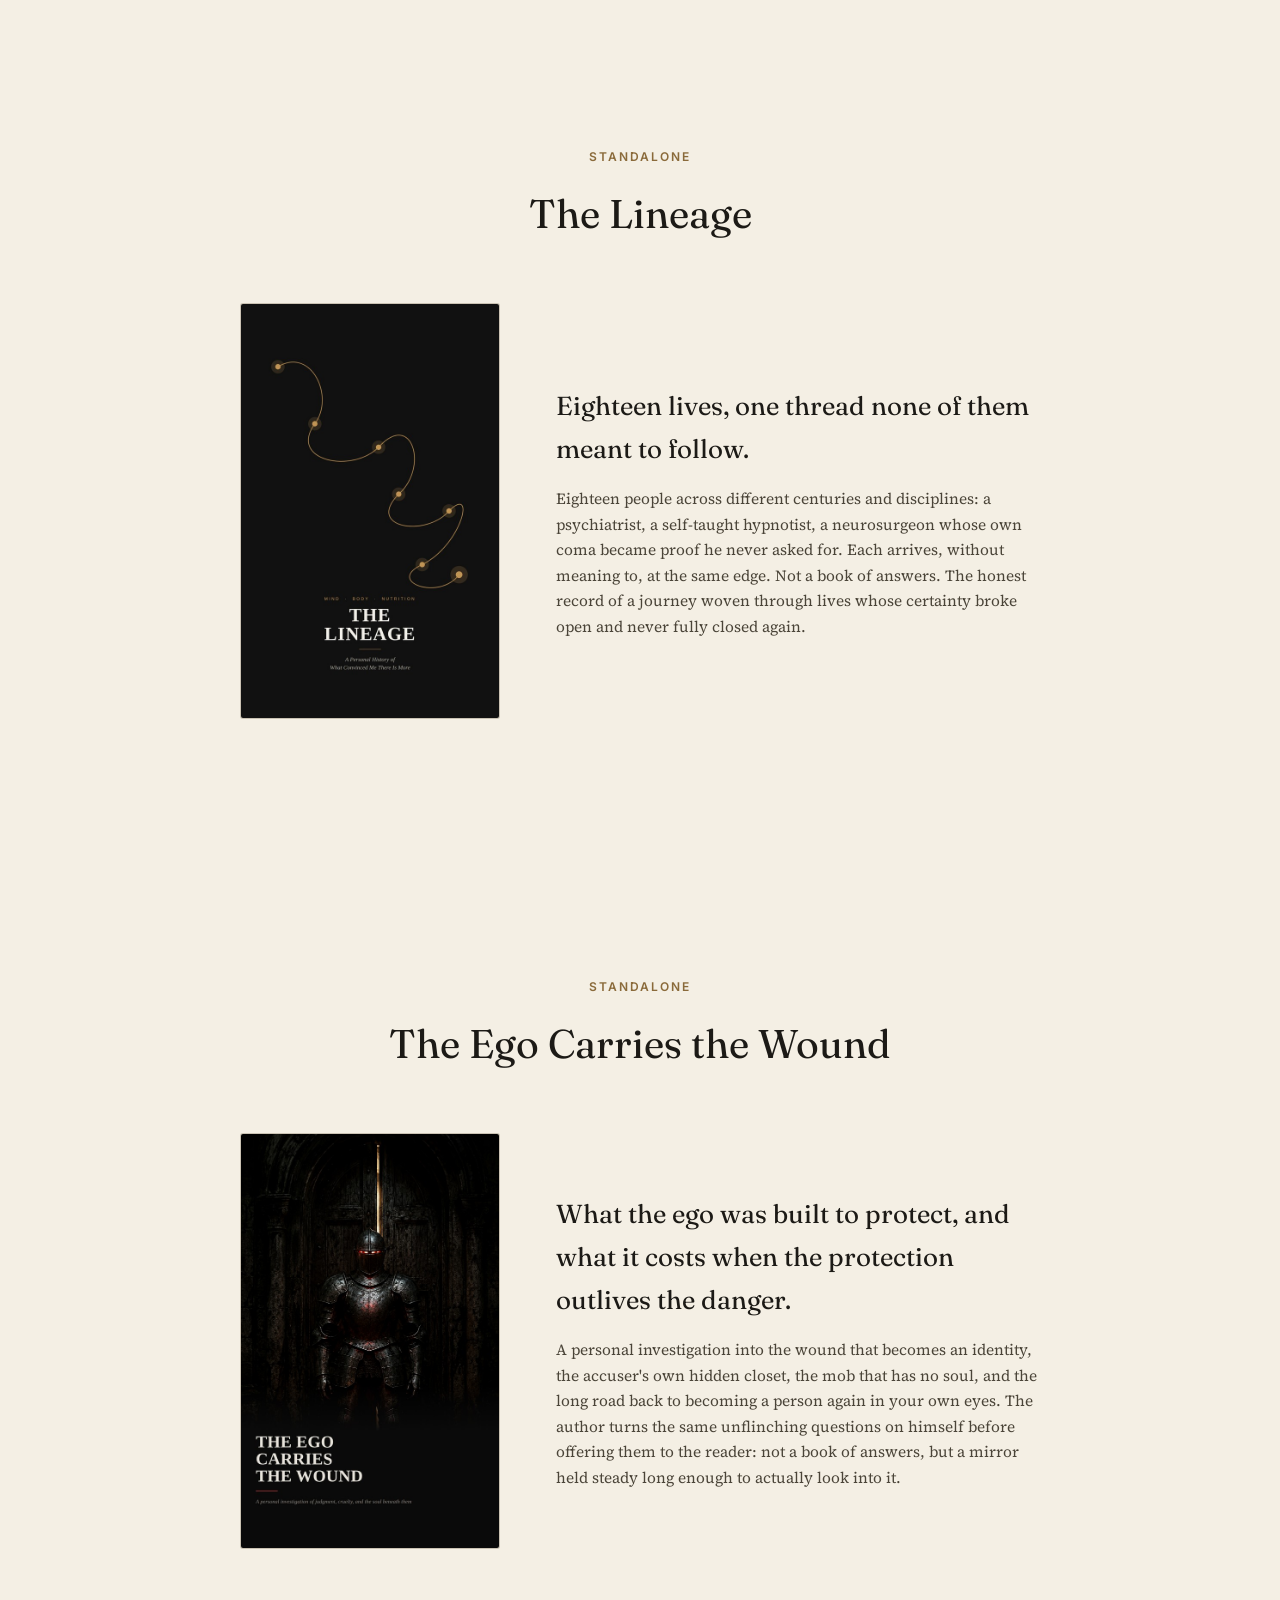
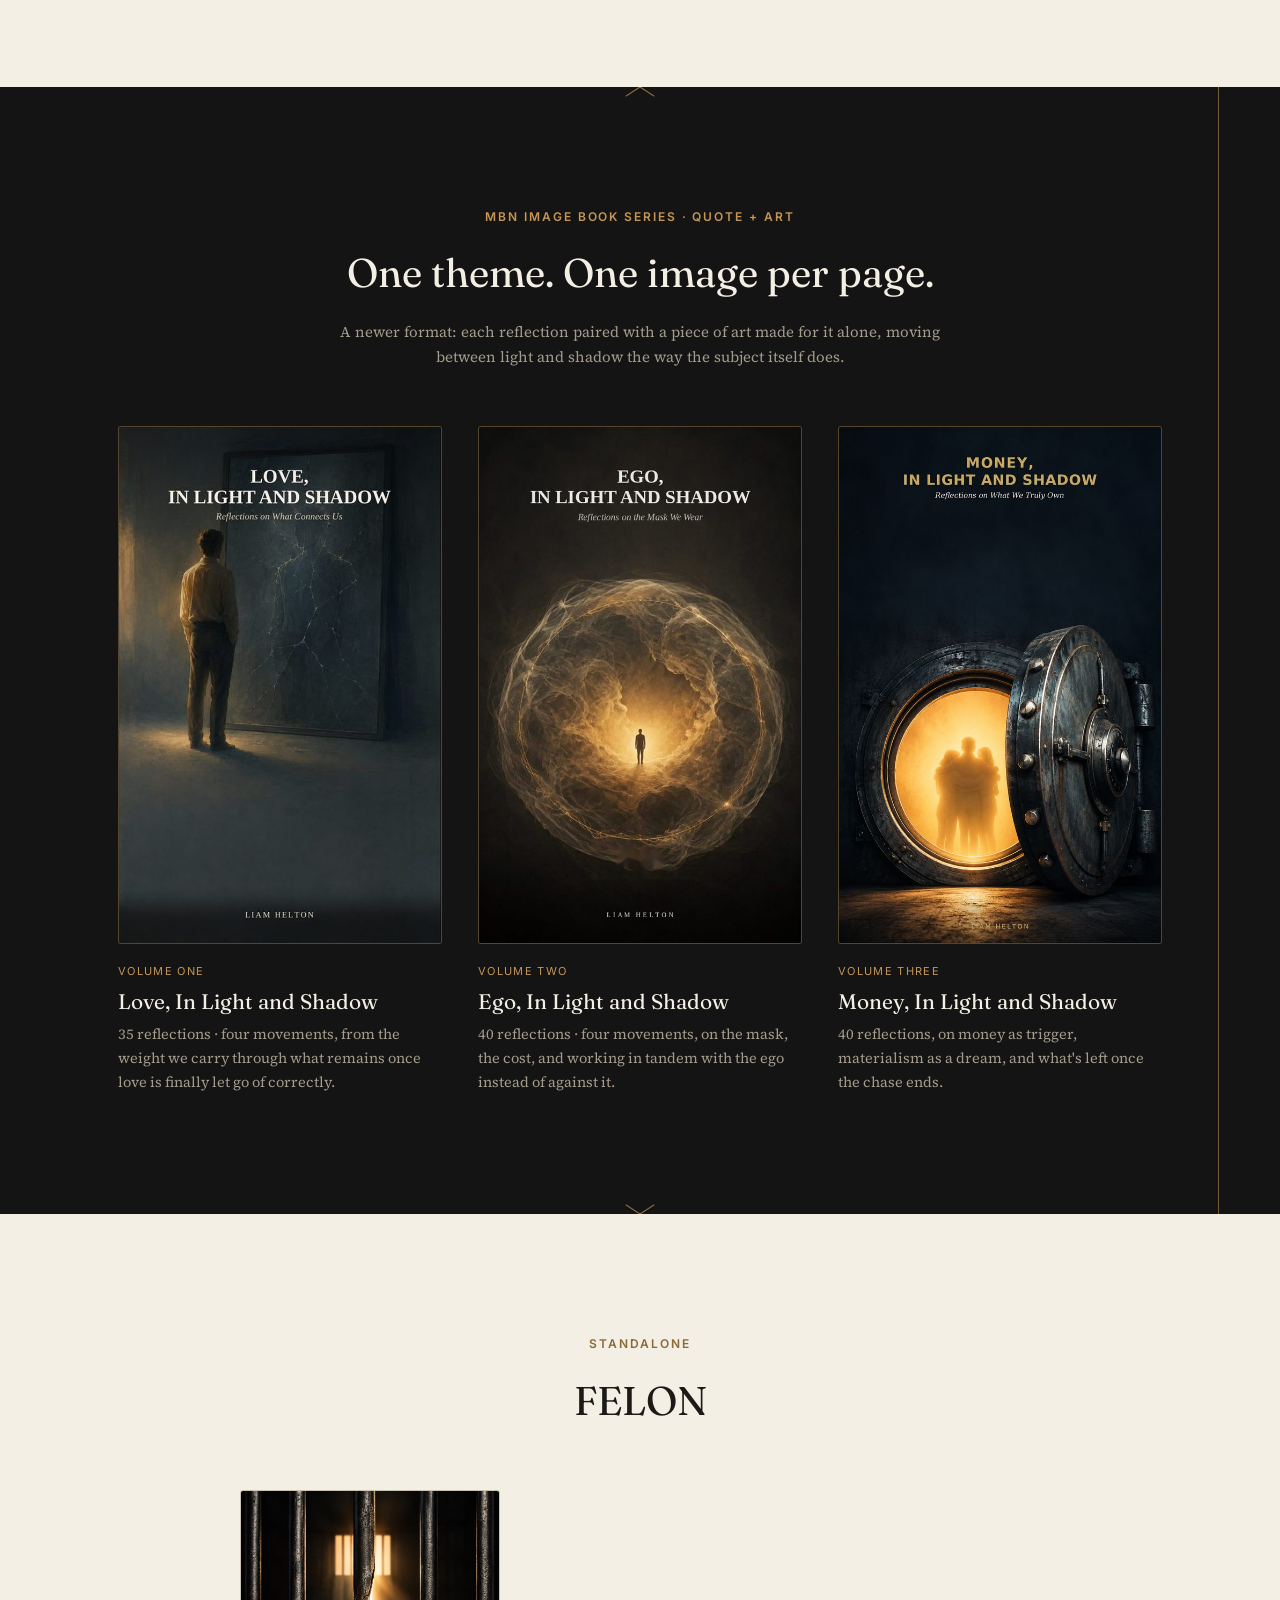
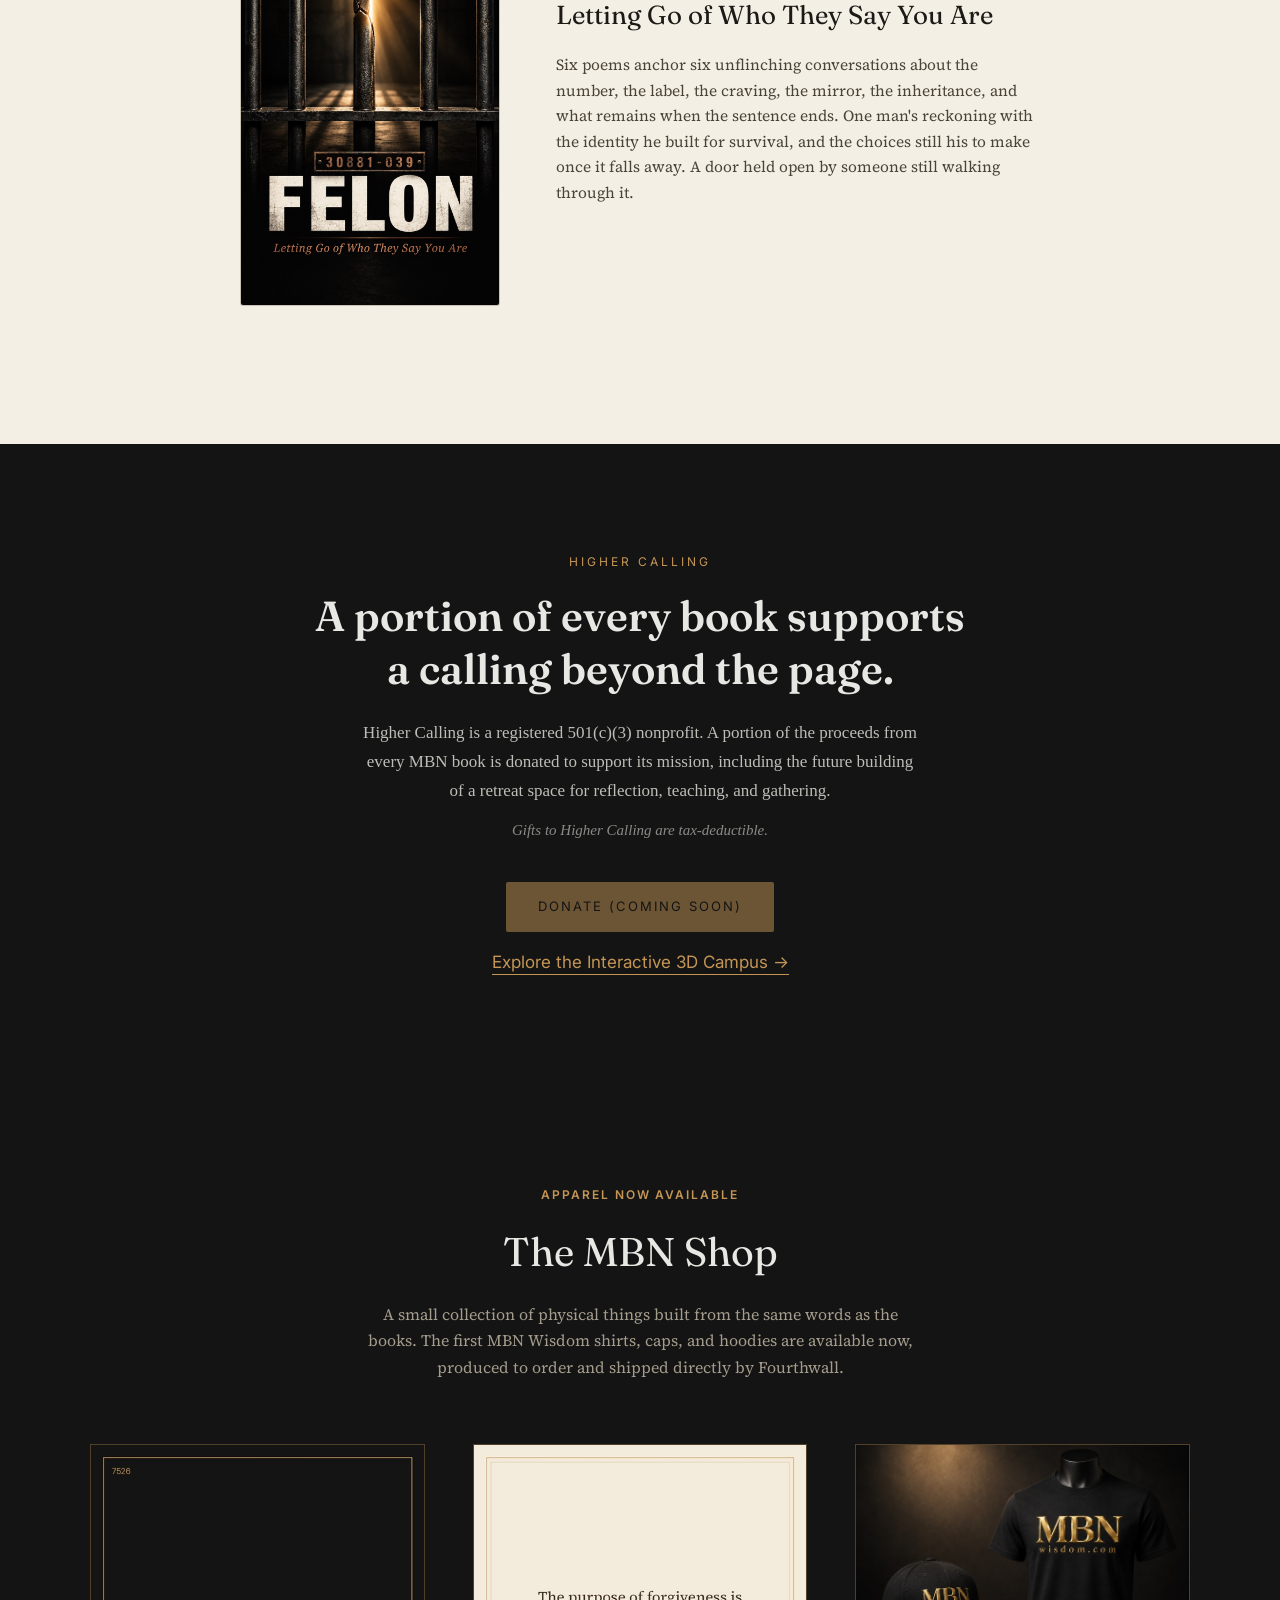
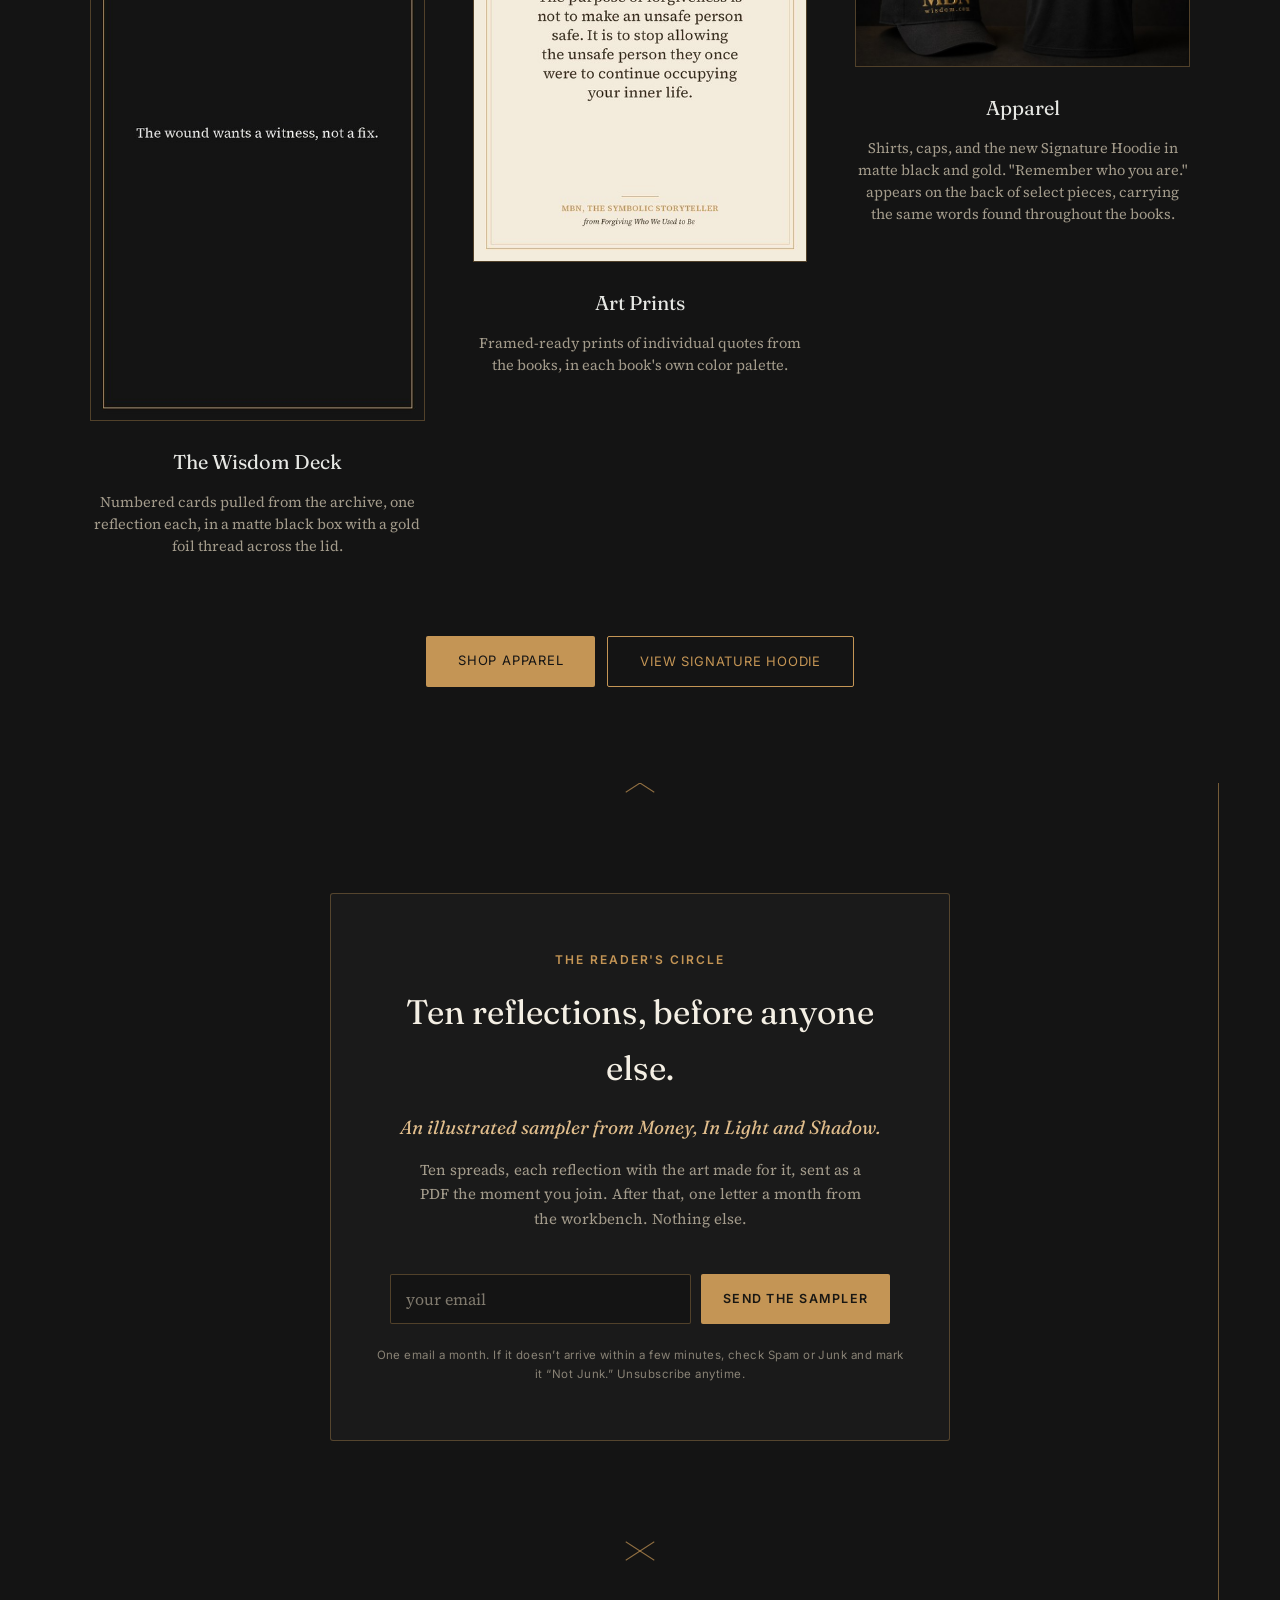
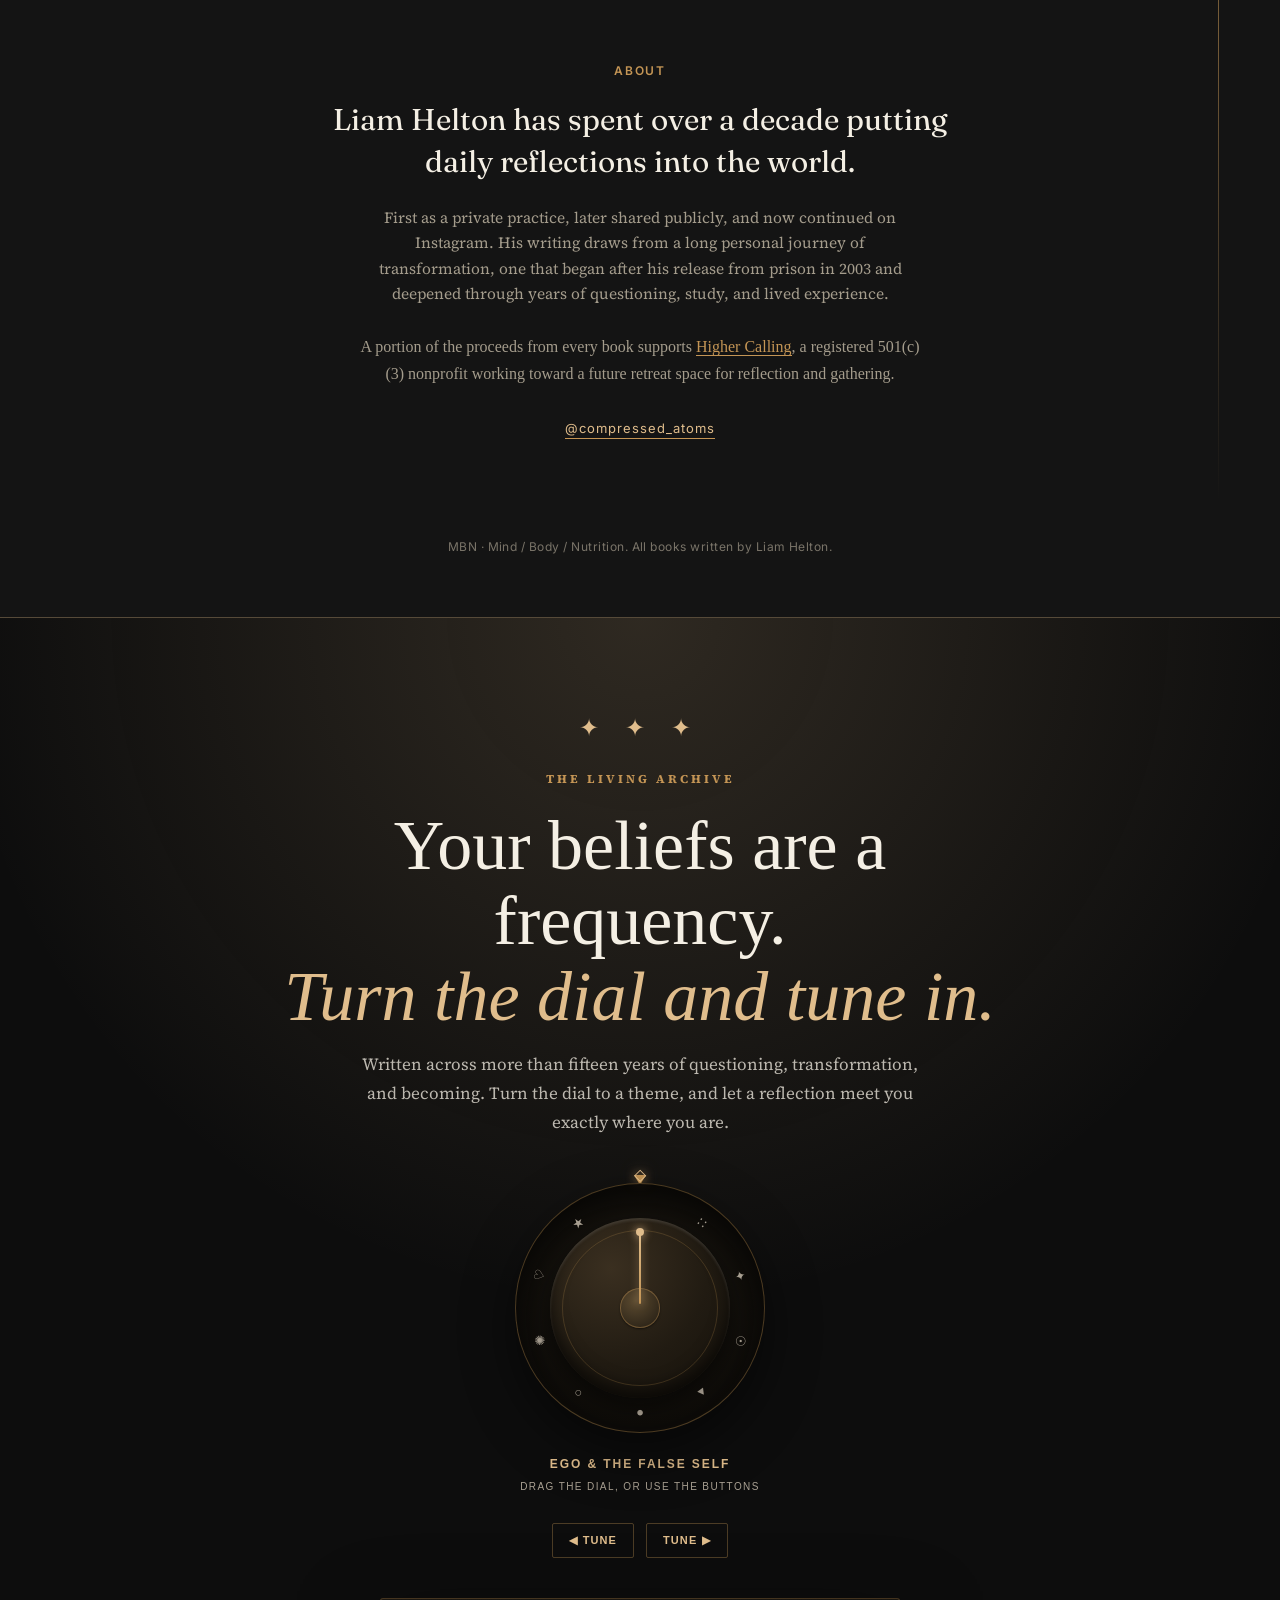
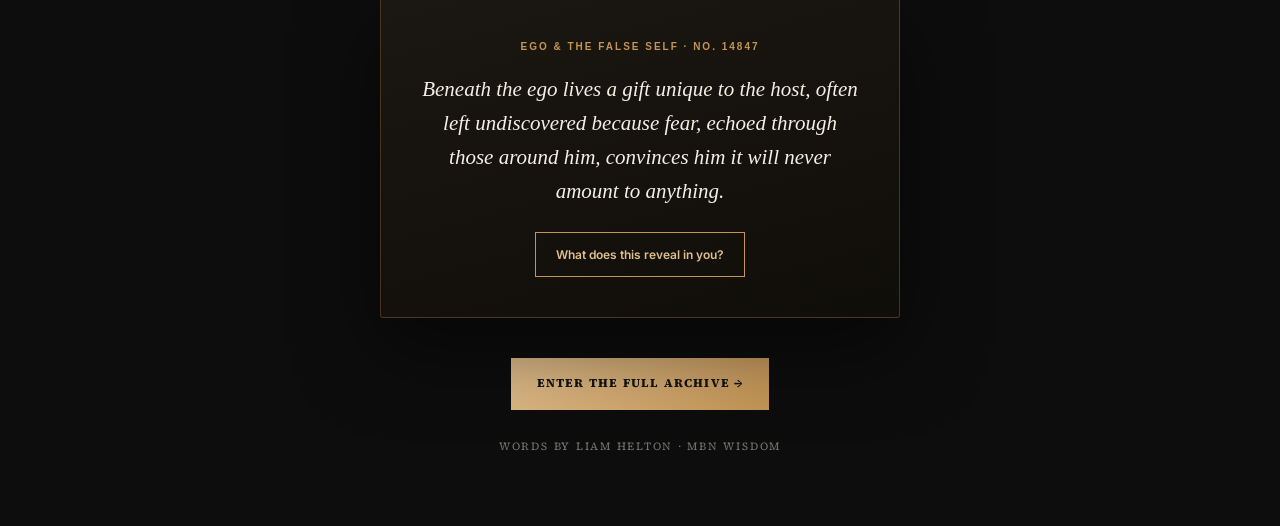
==== commit 4c306fcb: "Announce December releases for The Origin Story and The Misnomer’s Doorway" ====
--- a/index.html
+++ b/index.html
@@ -519,14 +519,14 @@
         <div class="cover"><img src="[data-uri]" alt="Book 0 cover — The Origin Story" loading="lazy" decoding="async"></div>
         
 
-<div class="tag">Book 0</div>
+<div class="tag">Book 0 · Coming in early December 2026</div>
         <h3>The Origin Story</h3>
         <p>An interview with the ego, the soul, and the questioner.</p>
       </div>
 
       <div class="card">
         <div class="cover"><img src="[data-uri]" alt="Book 1 cover — The Misnomer's Doorway" loading="lazy" decoding="async"></div>
-        <div class="tag">Book 1</div>
+        <div class="tag">Book 1 · Coming Christmas Day, December 25, 2026</div>
         <h3>The Misnomer's Doorway</h3>
         <p>Death, past lives, and the hypnosis that opened the door.</p>
       </div>
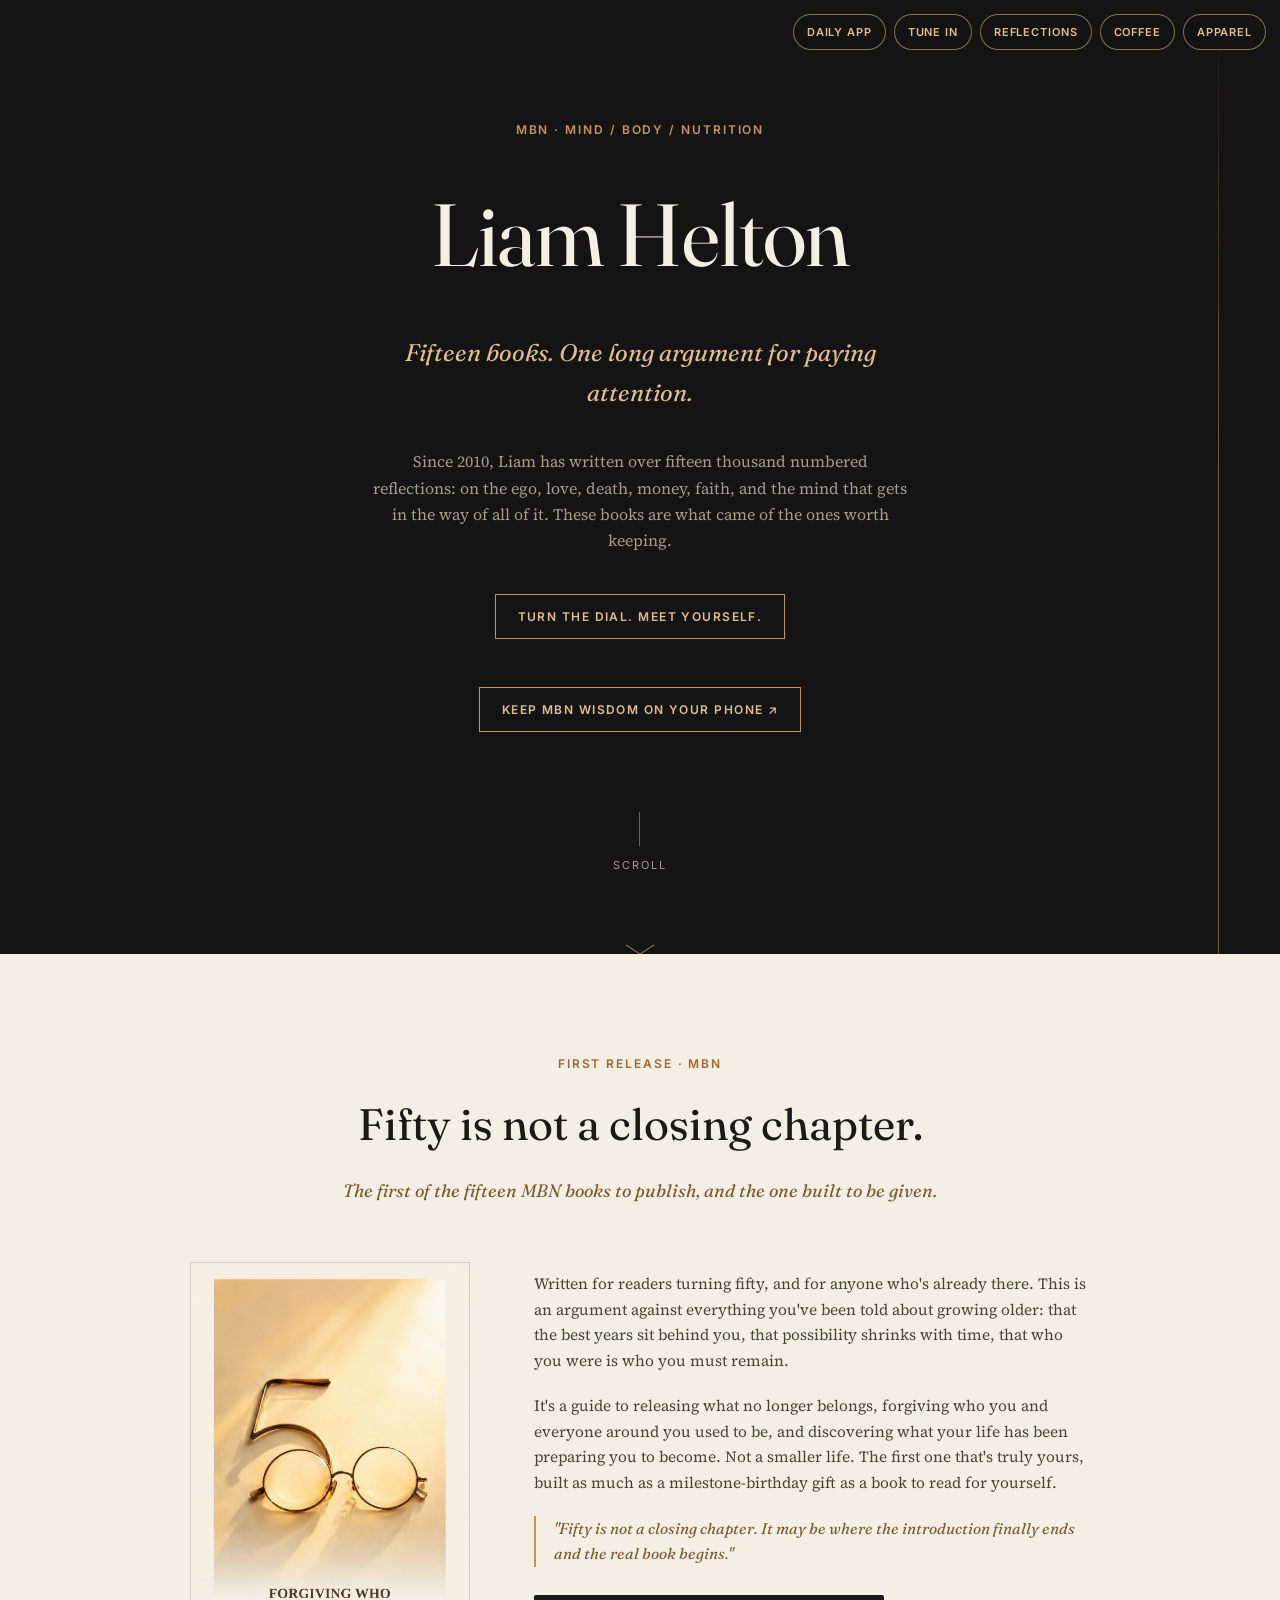
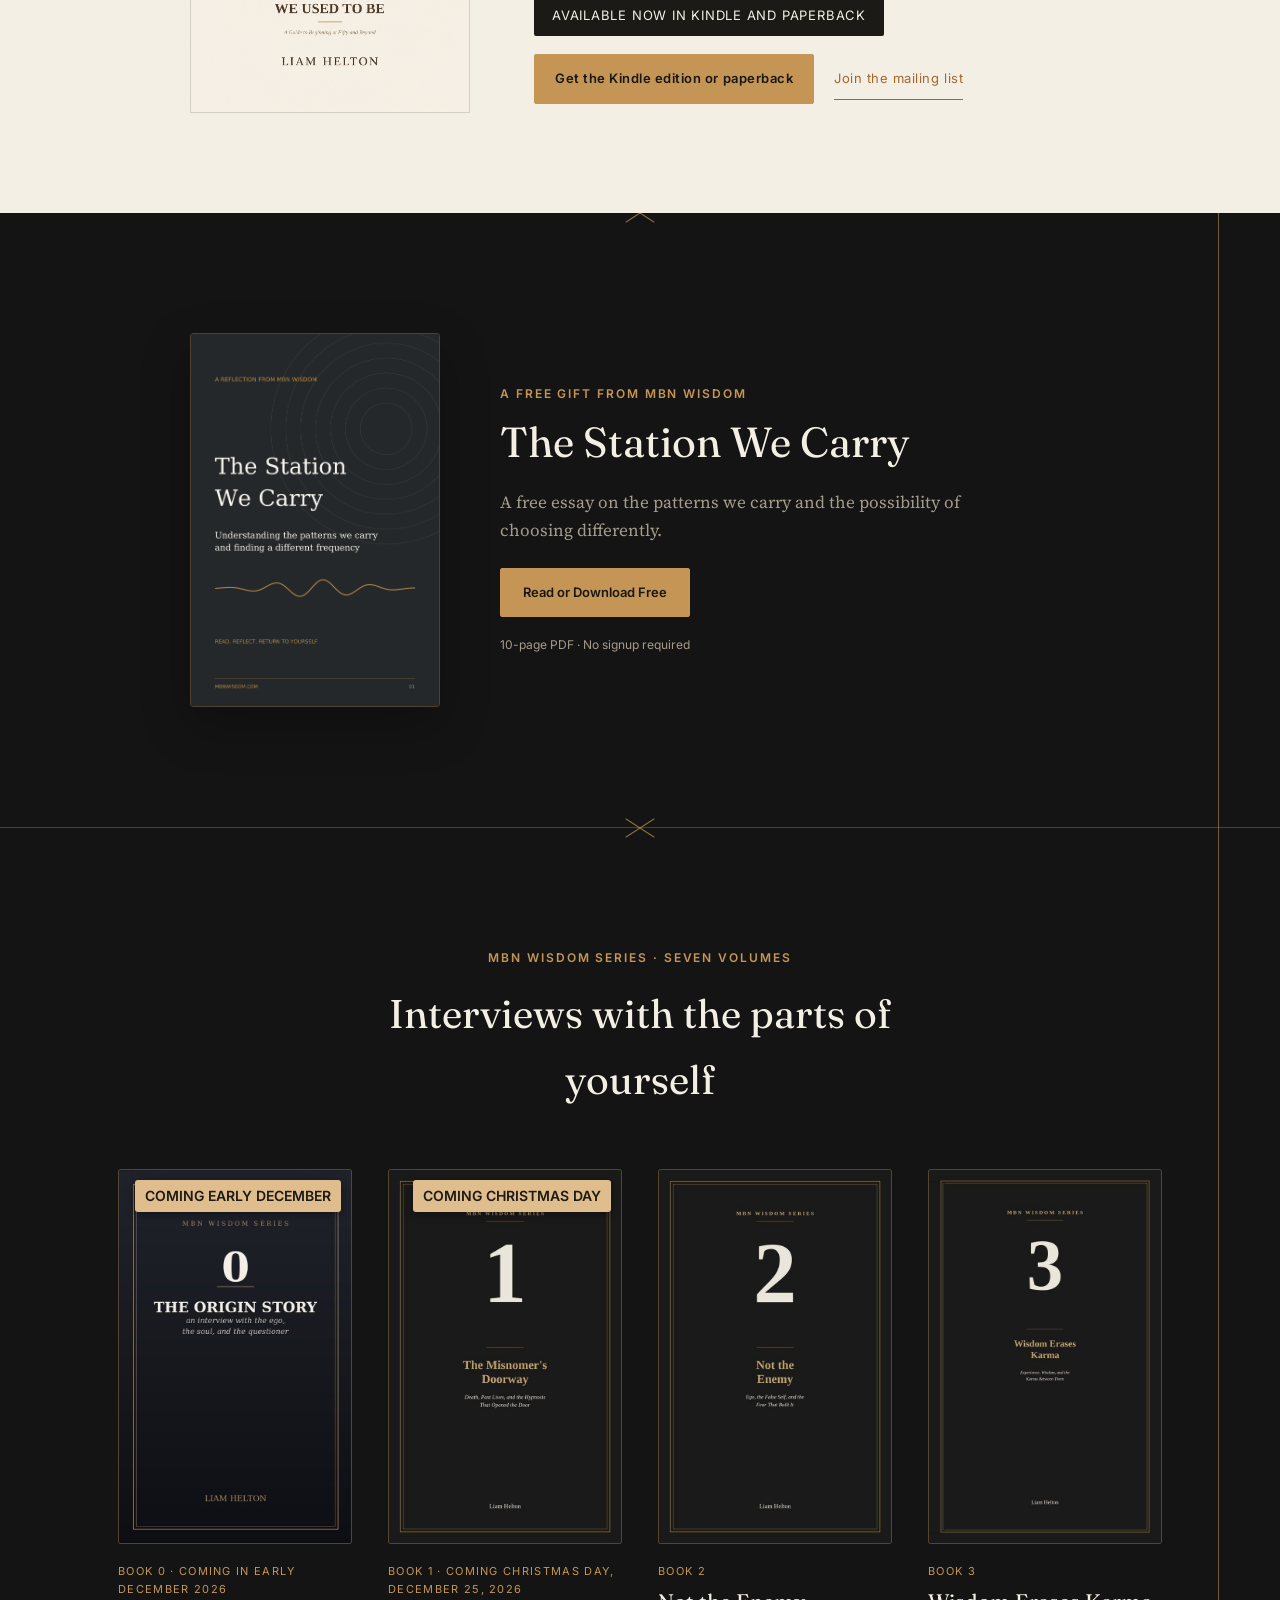
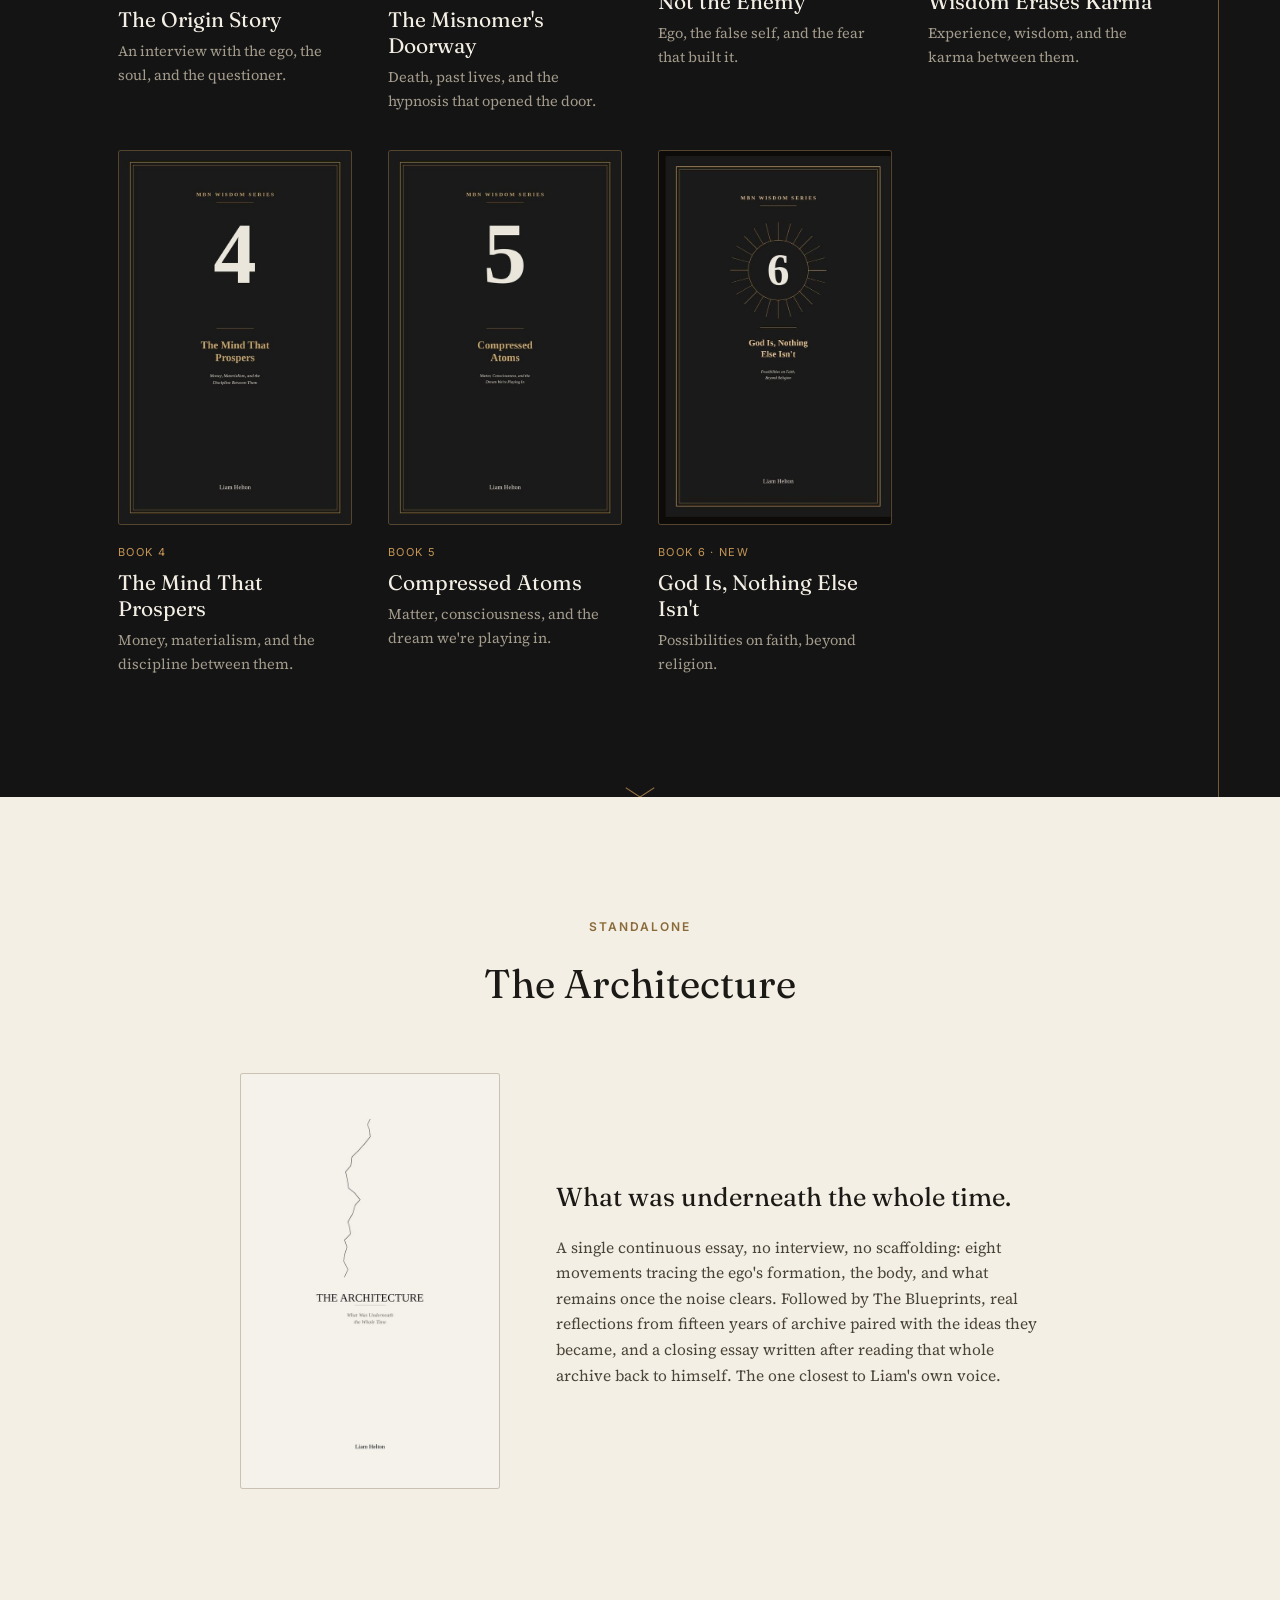
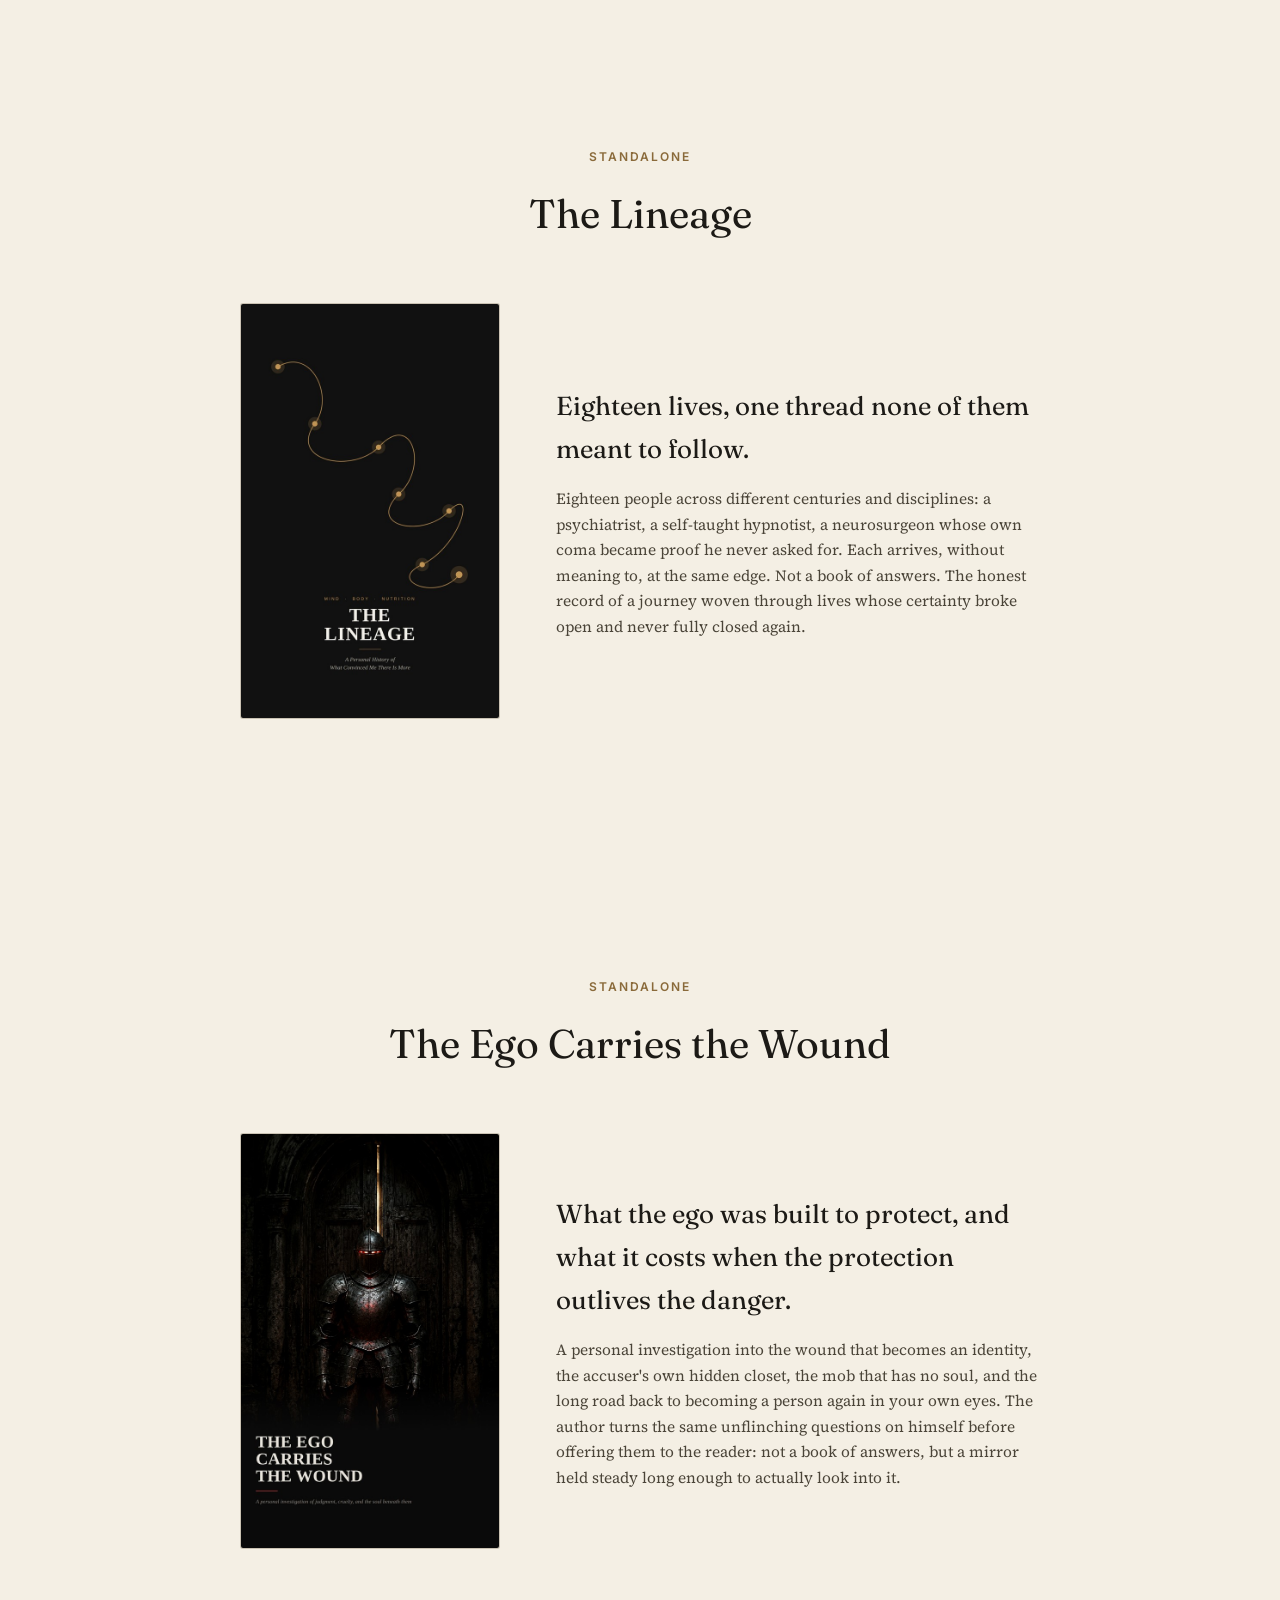
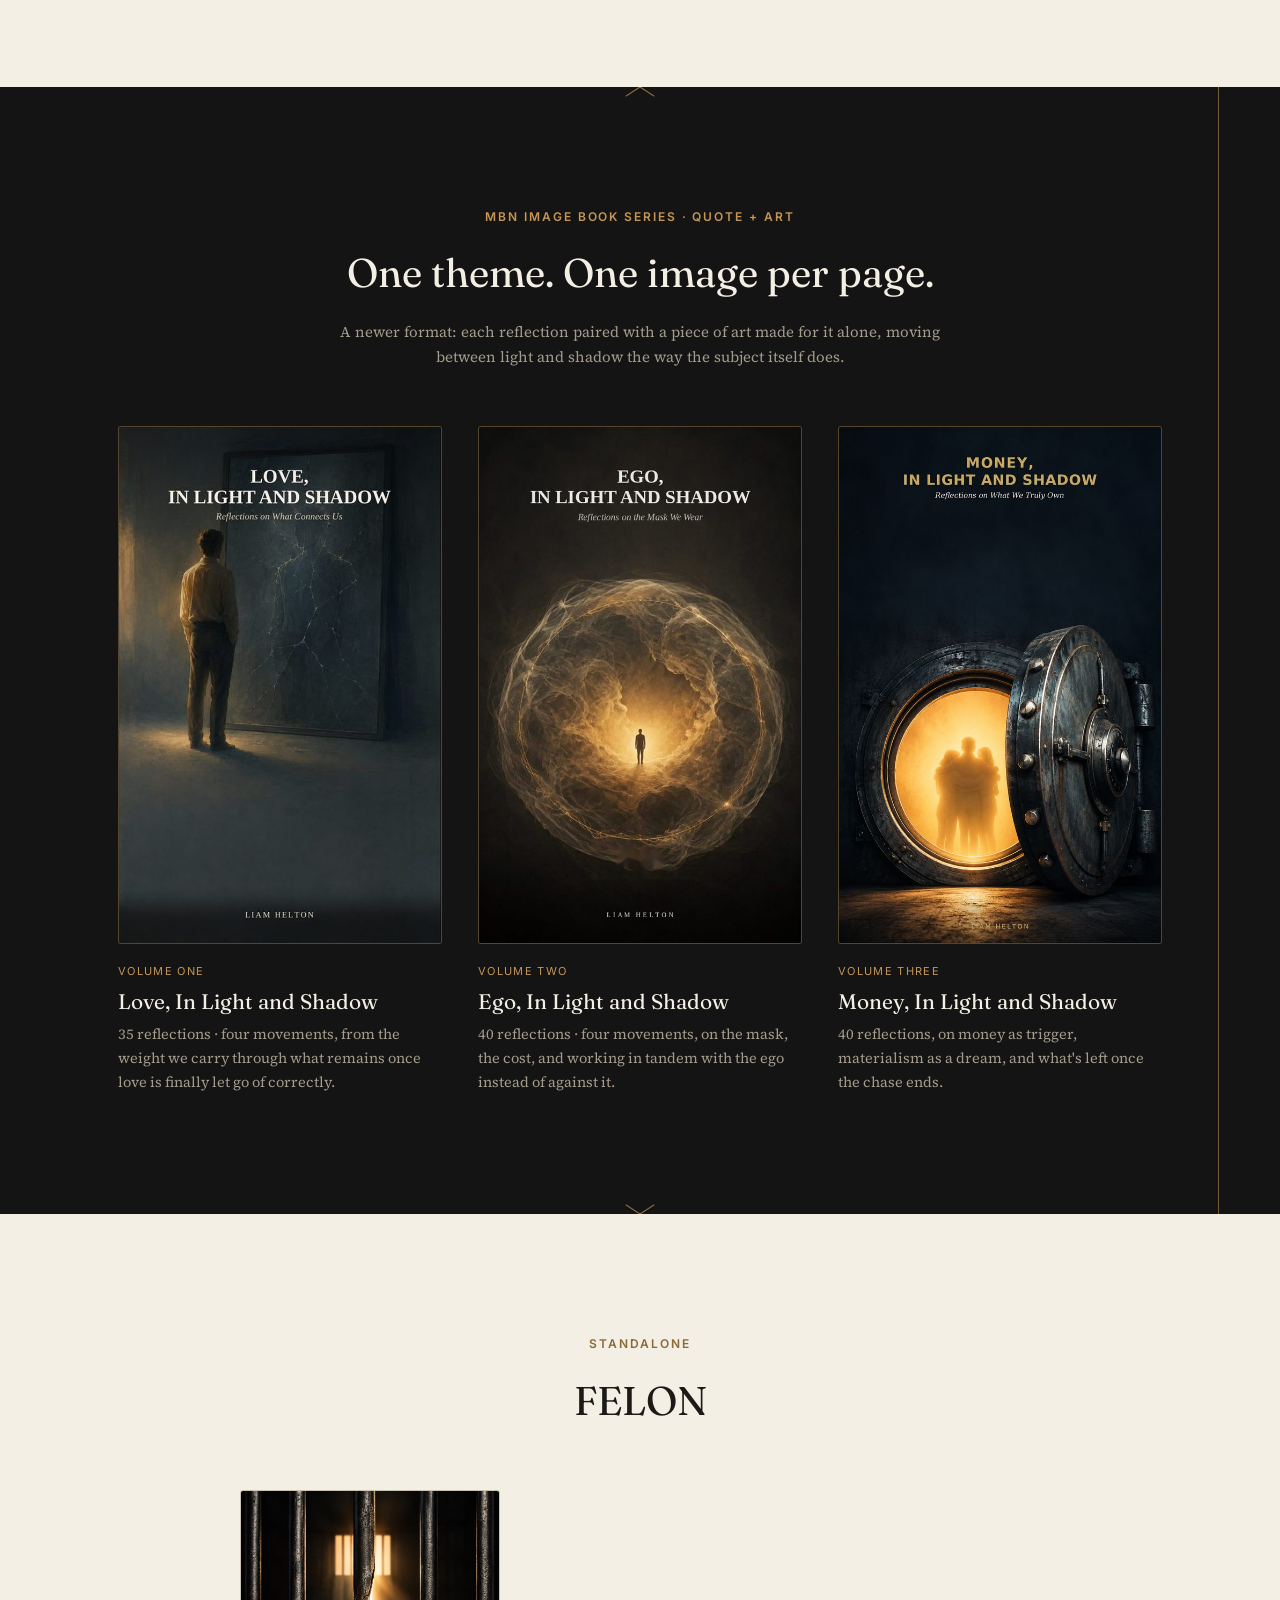
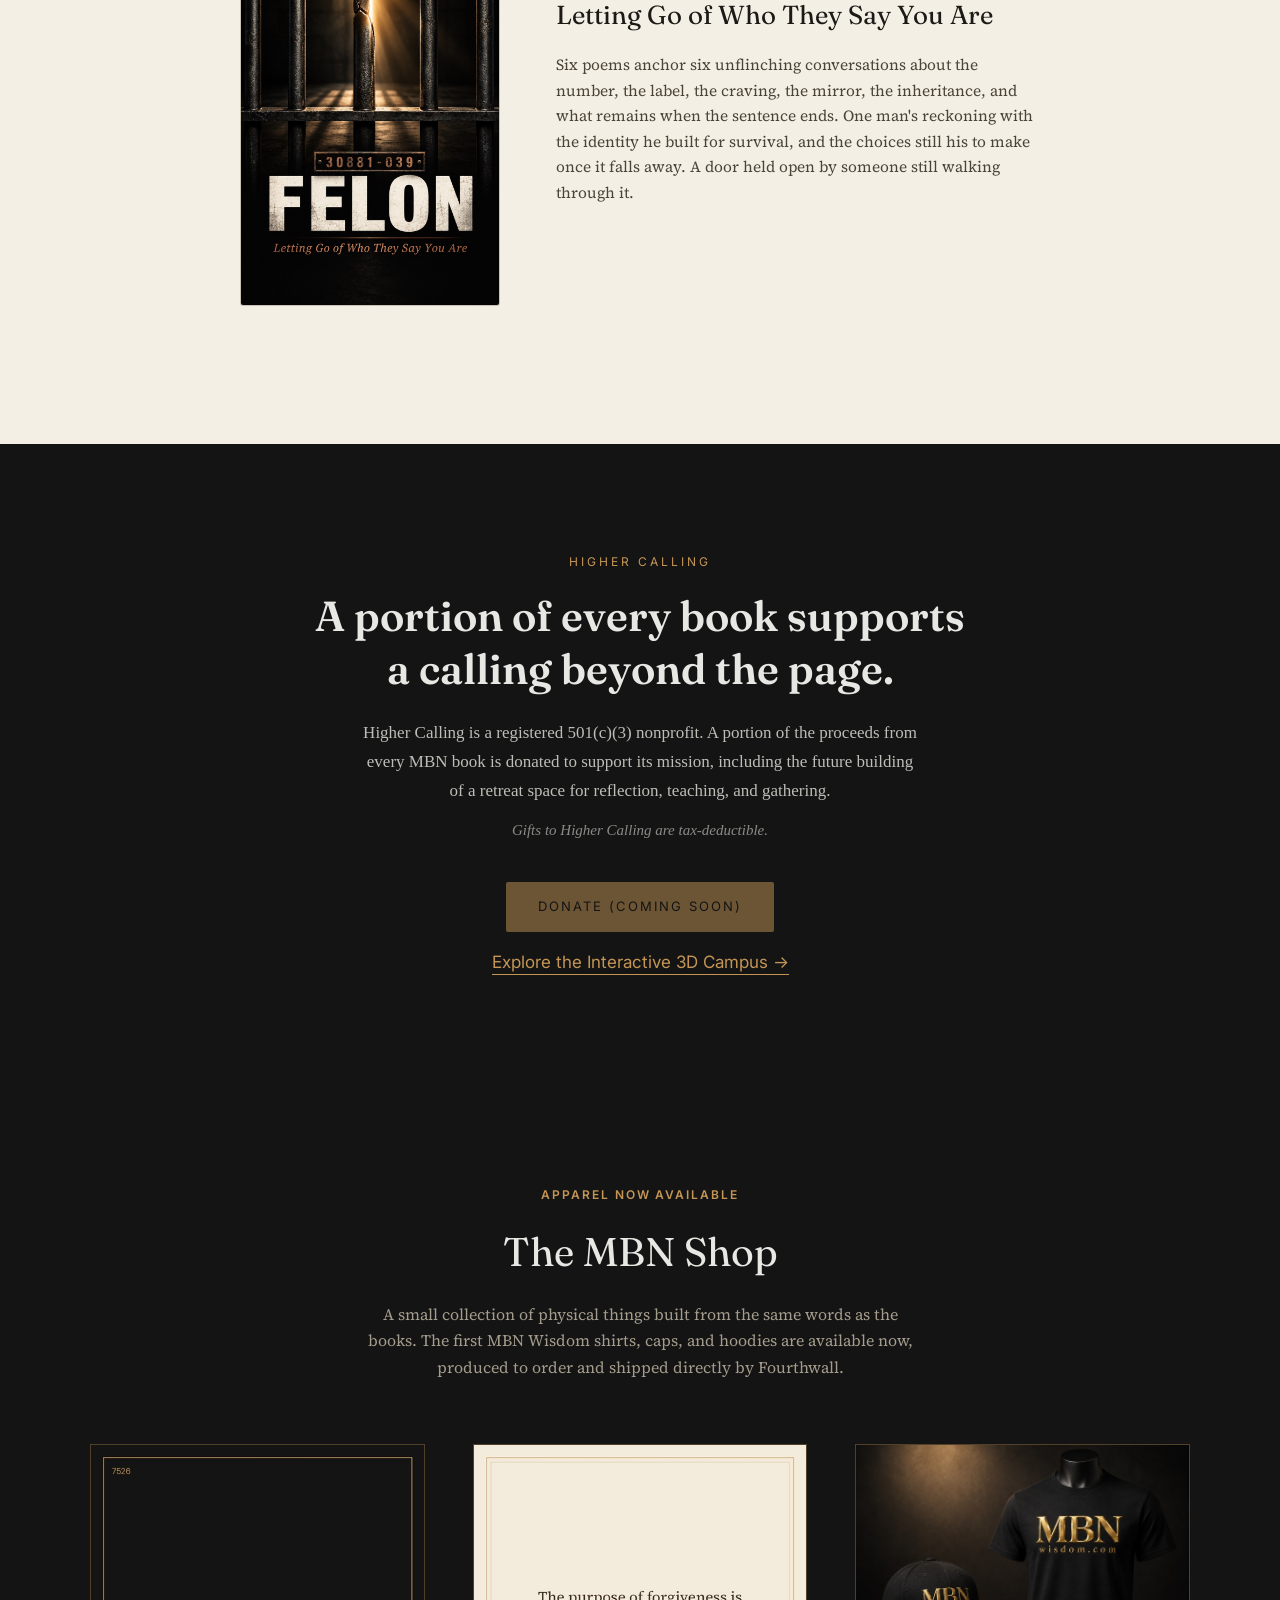
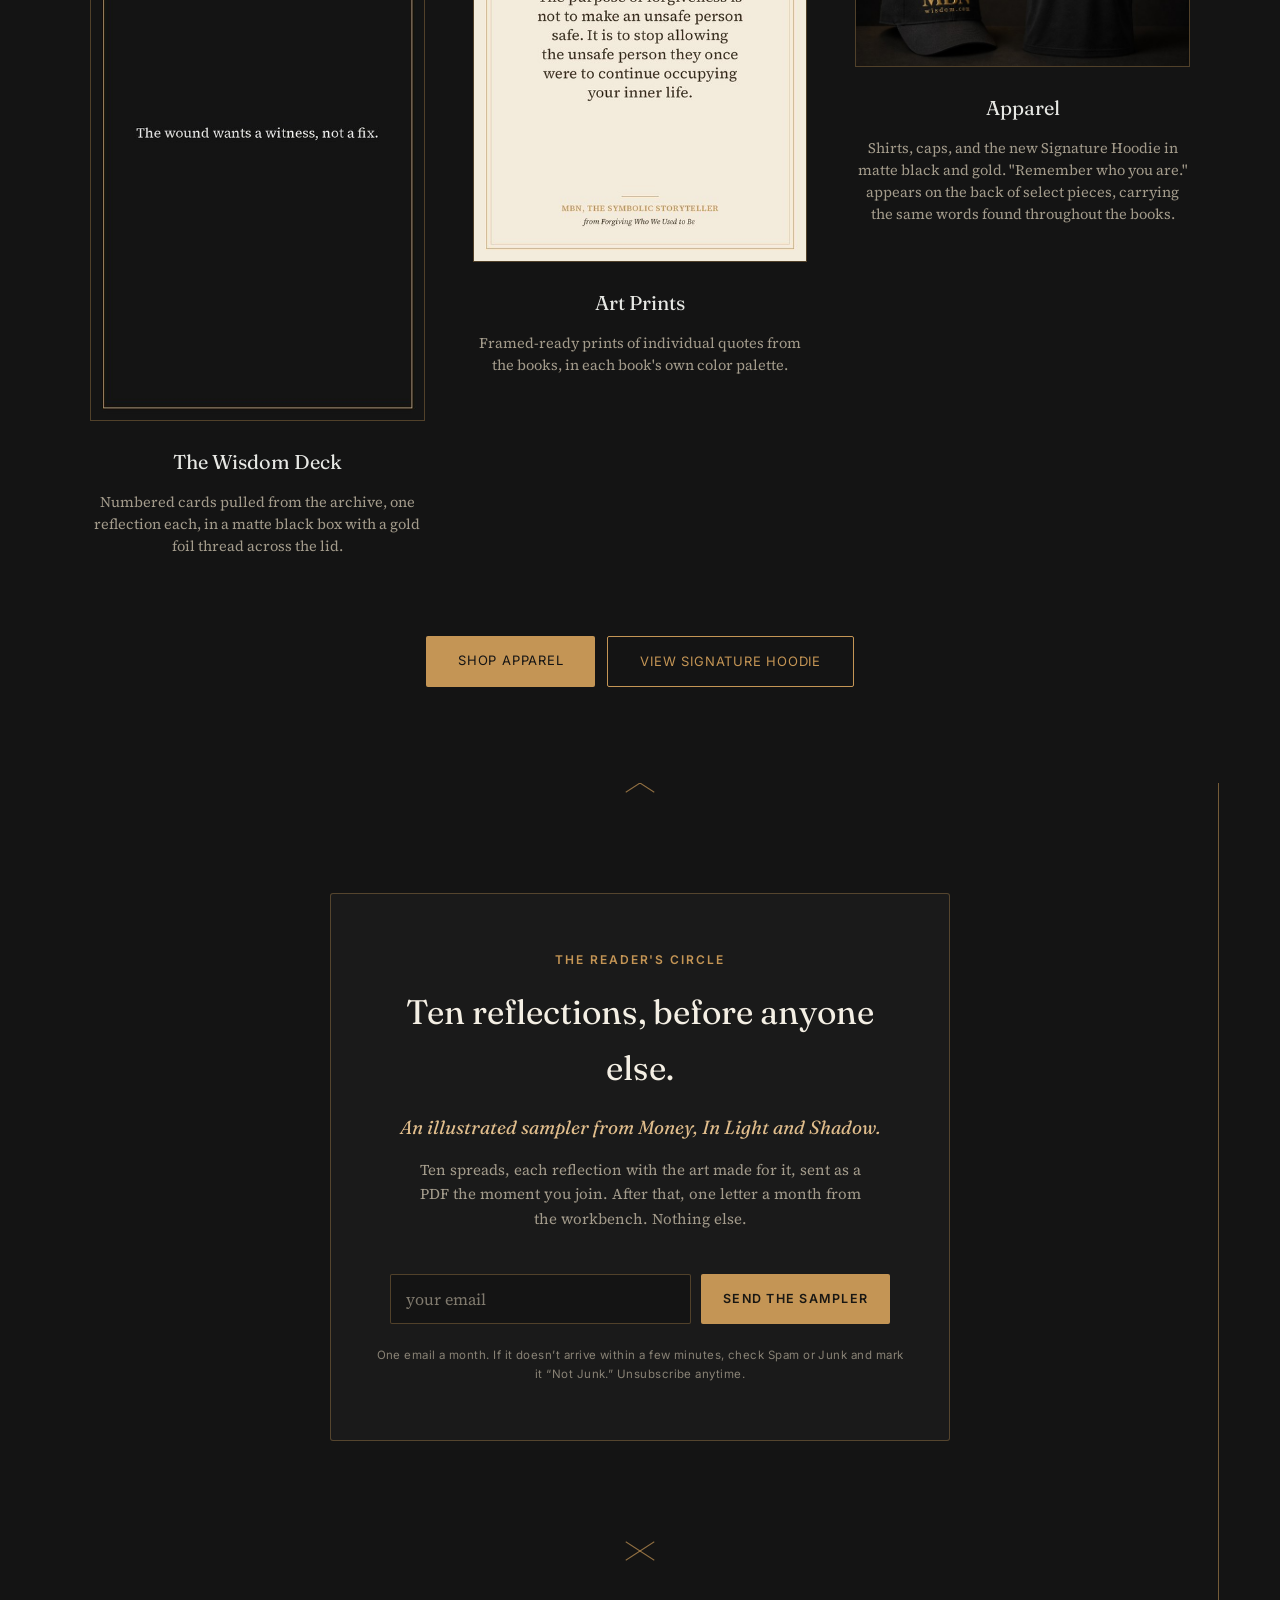
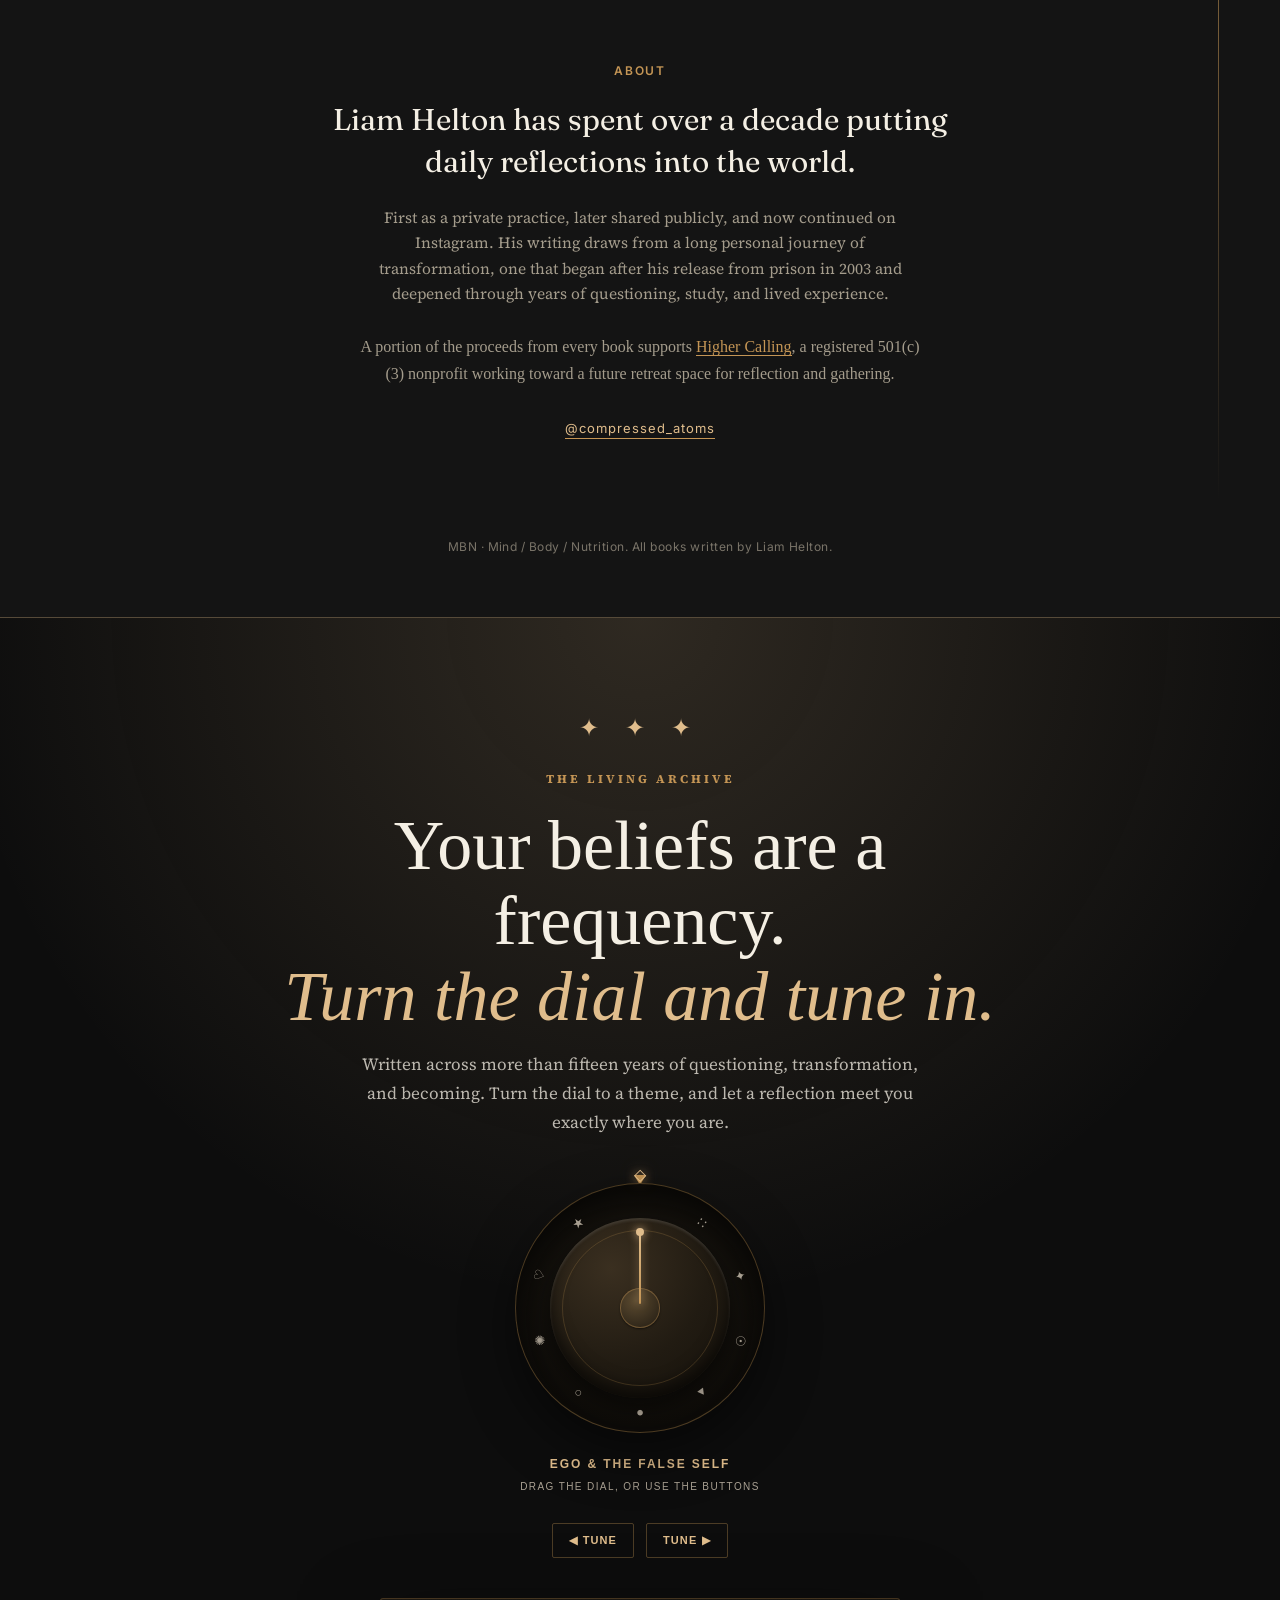
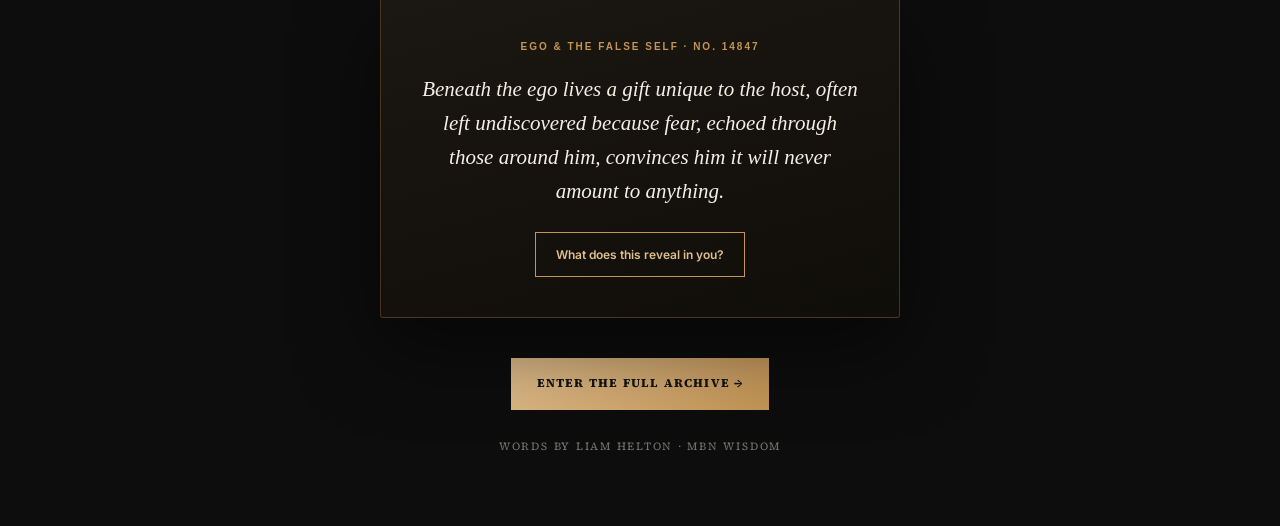
==== commit e4e08d49: "Highlight December releases on book covers" ====
--- a/index.html
+++ b/index.html
@@ -162,6 +162,7 @@
     margin-bottom:18px;
     position:relative;
   }
+  .release-stamp{position:absolute;top:10px;right:10px;max-width:calc(100% - 20px);padding:7px 10px;border-radius:3px;background:var(--gold-bright);color:var(--cream-ink);font:600 .875rem/1.25 Inter,sans-serif;text-transform:uppercase;box-shadow:0 2px 10px #0006;}
   .cover img{ width:100%; height:100%; object-fit:cover; }
   .cover.placeholder{
     display:flex;
@@ -516,7 +517,7 @@
     <div class="grid">
 
       <div class="card">
-        <div class="cover"><img src="[data-uri]" alt="Book 0 cover — The Origin Story" loading="lazy" decoding="async"></div>
+        <div class="cover"><img src="[data-uri]" alt="Book 0 cover — The Origin Story" loading="lazy" decoding="async"><span class="release-stamp">Coming Early December</span></div>
         
 
 <div class="tag">Book 0 · Coming in early December 2026</div>
@@ -525,7 +526,7 @@
       </div>
 
       <div class="card">
-        <div class="cover"><img src="[data-uri]" alt="Book 1 cover — The Misnomer's Doorway" loading="lazy" decoding="async"></div>
+        <div class="cover"><img src="[data-uri]" alt="Book 1 cover — The Misnomer's Doorway" loading="lazy" decoding="async"><span class="release-stamp">Coming Christmas Day</span></div>
         <div class="tag">Book 1 · Coming Christmas Day, December 25, 2026</div>
         <h3>The Misnomer's Doorway</h3>
         <p>Death, past lives, and the hypnosis that opened the door.</p>
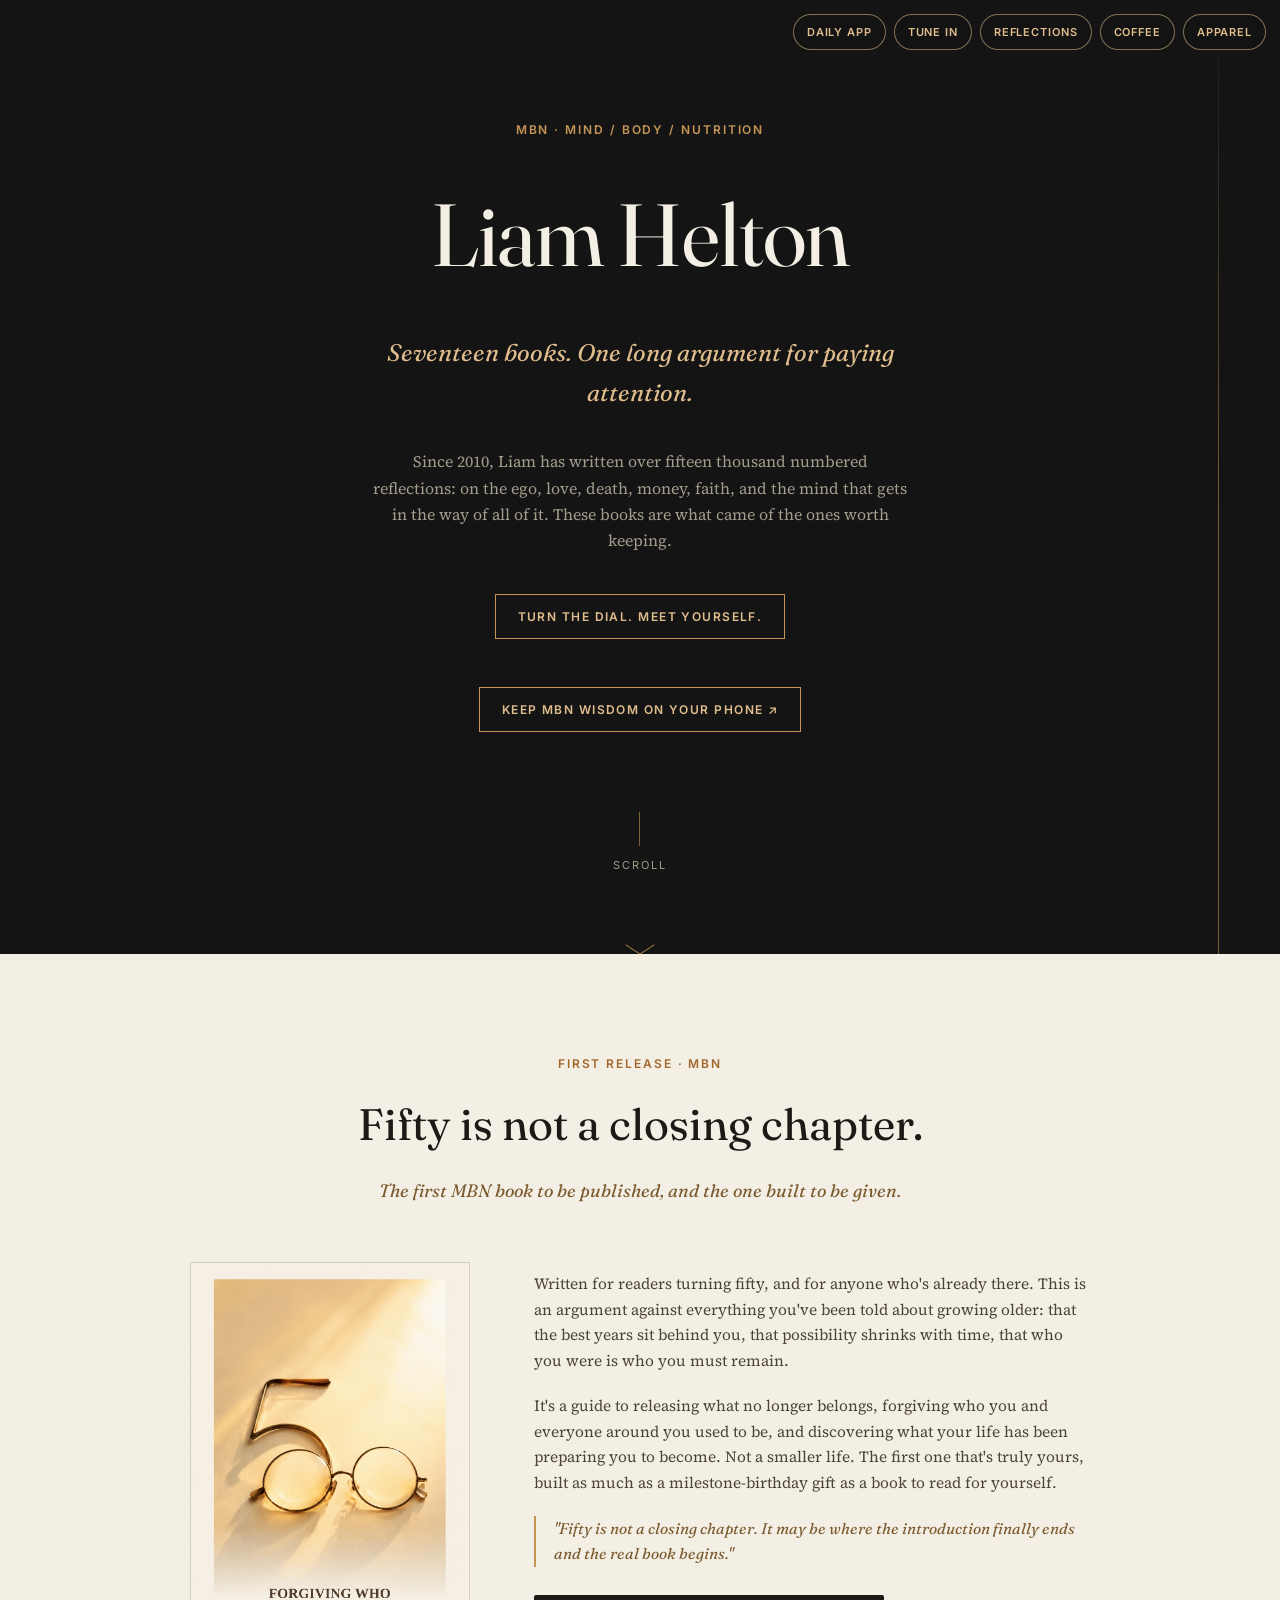
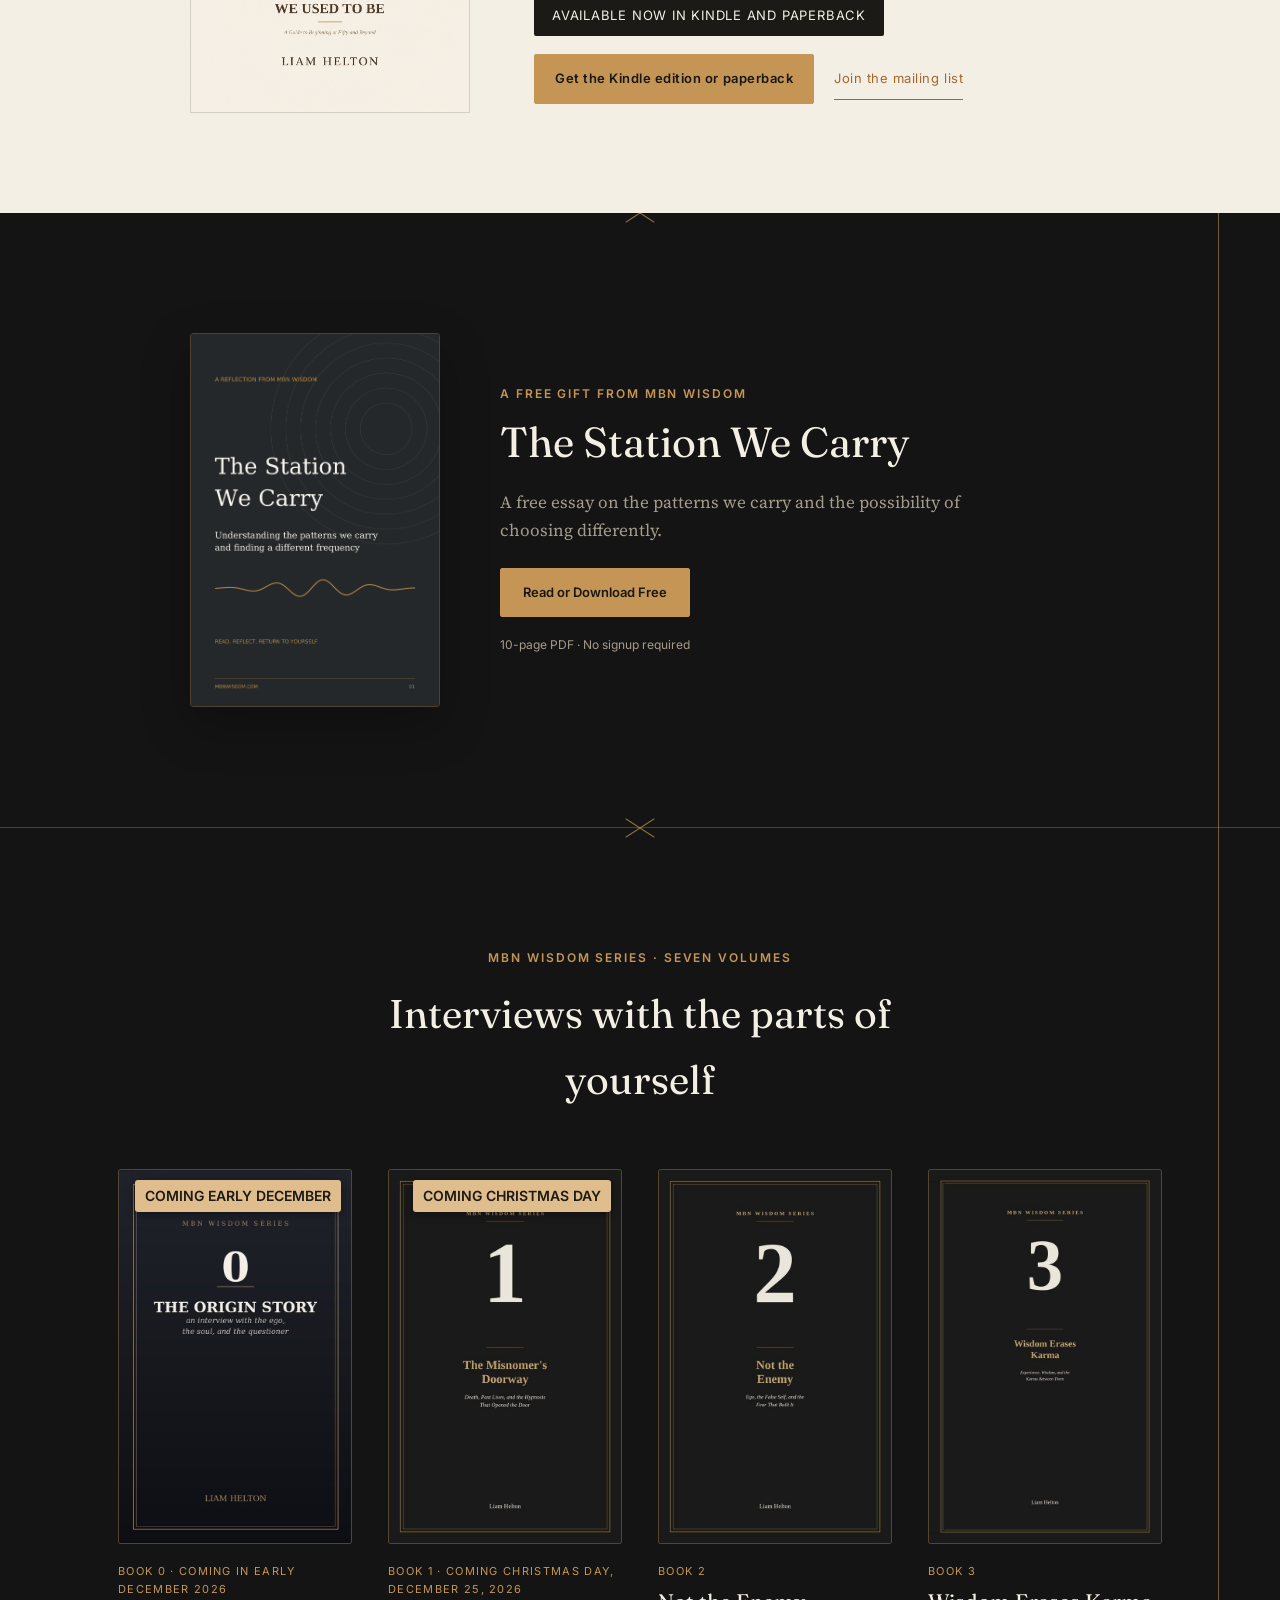
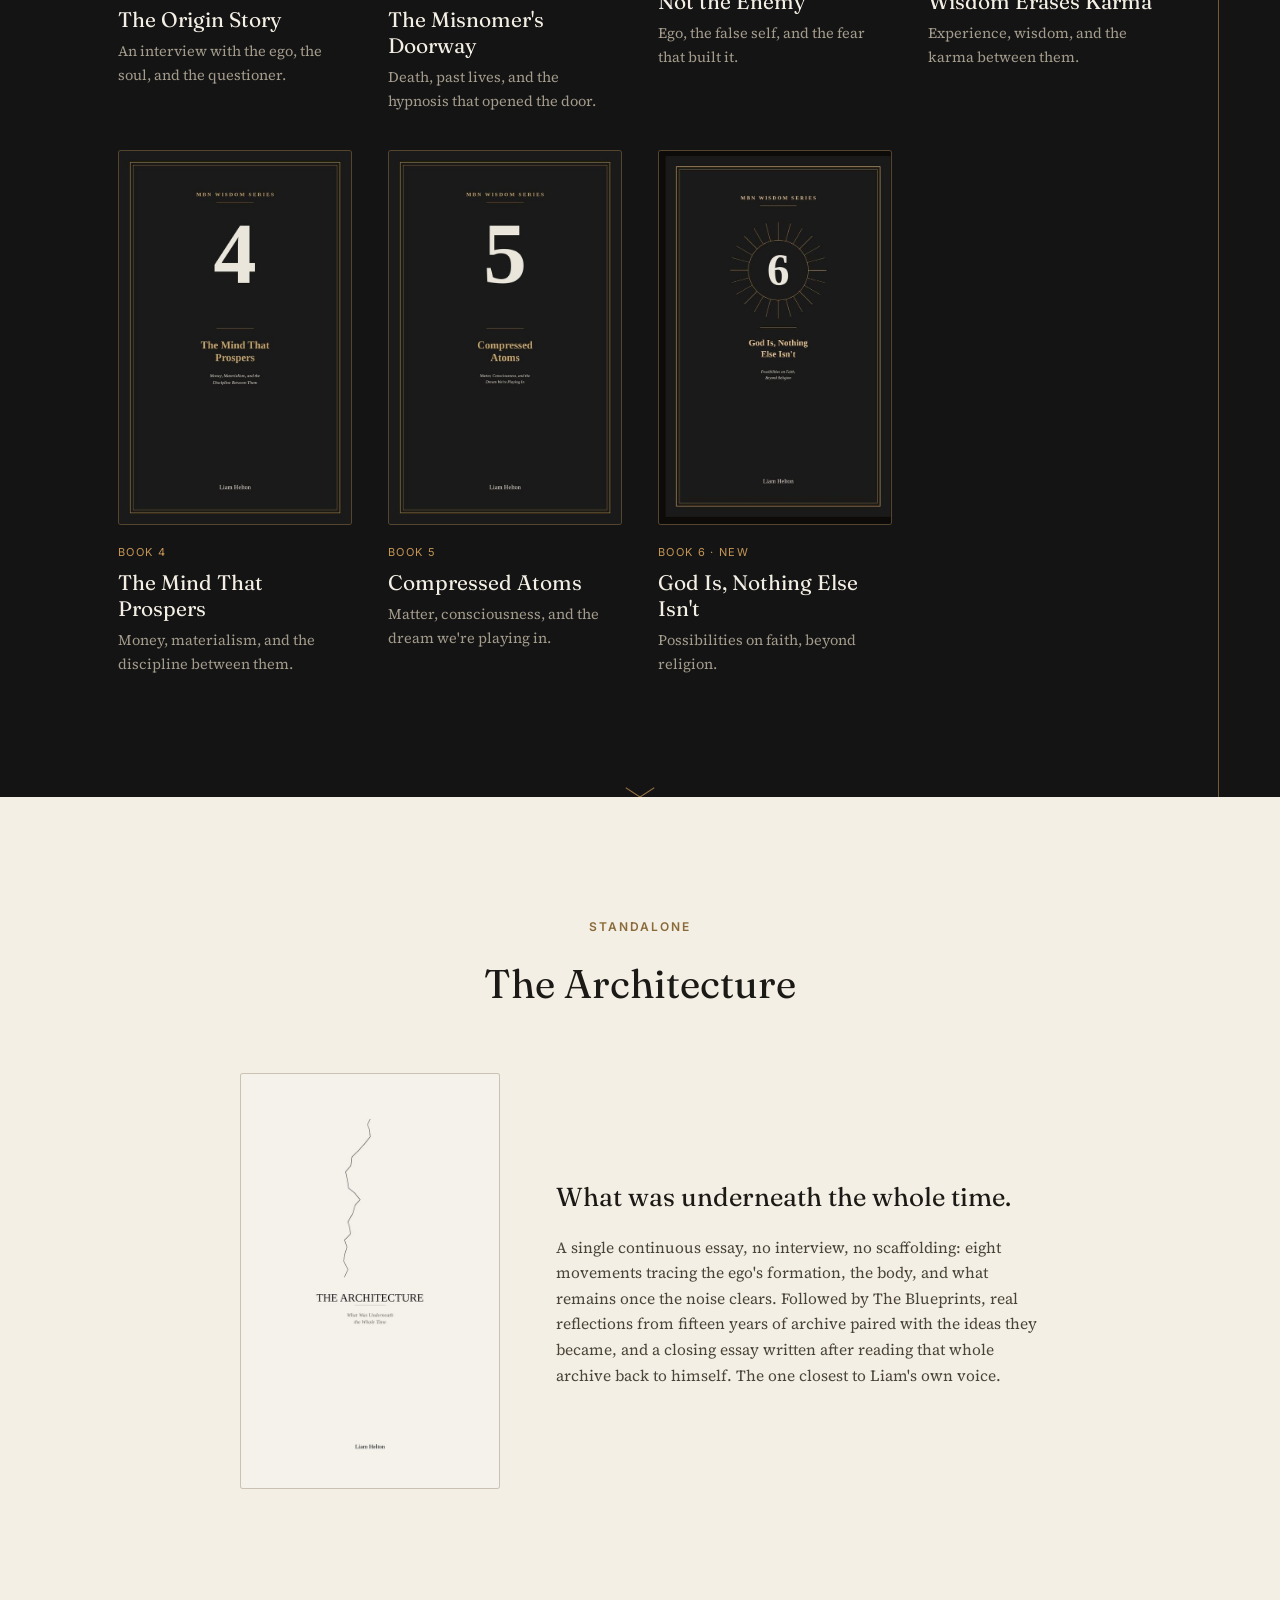
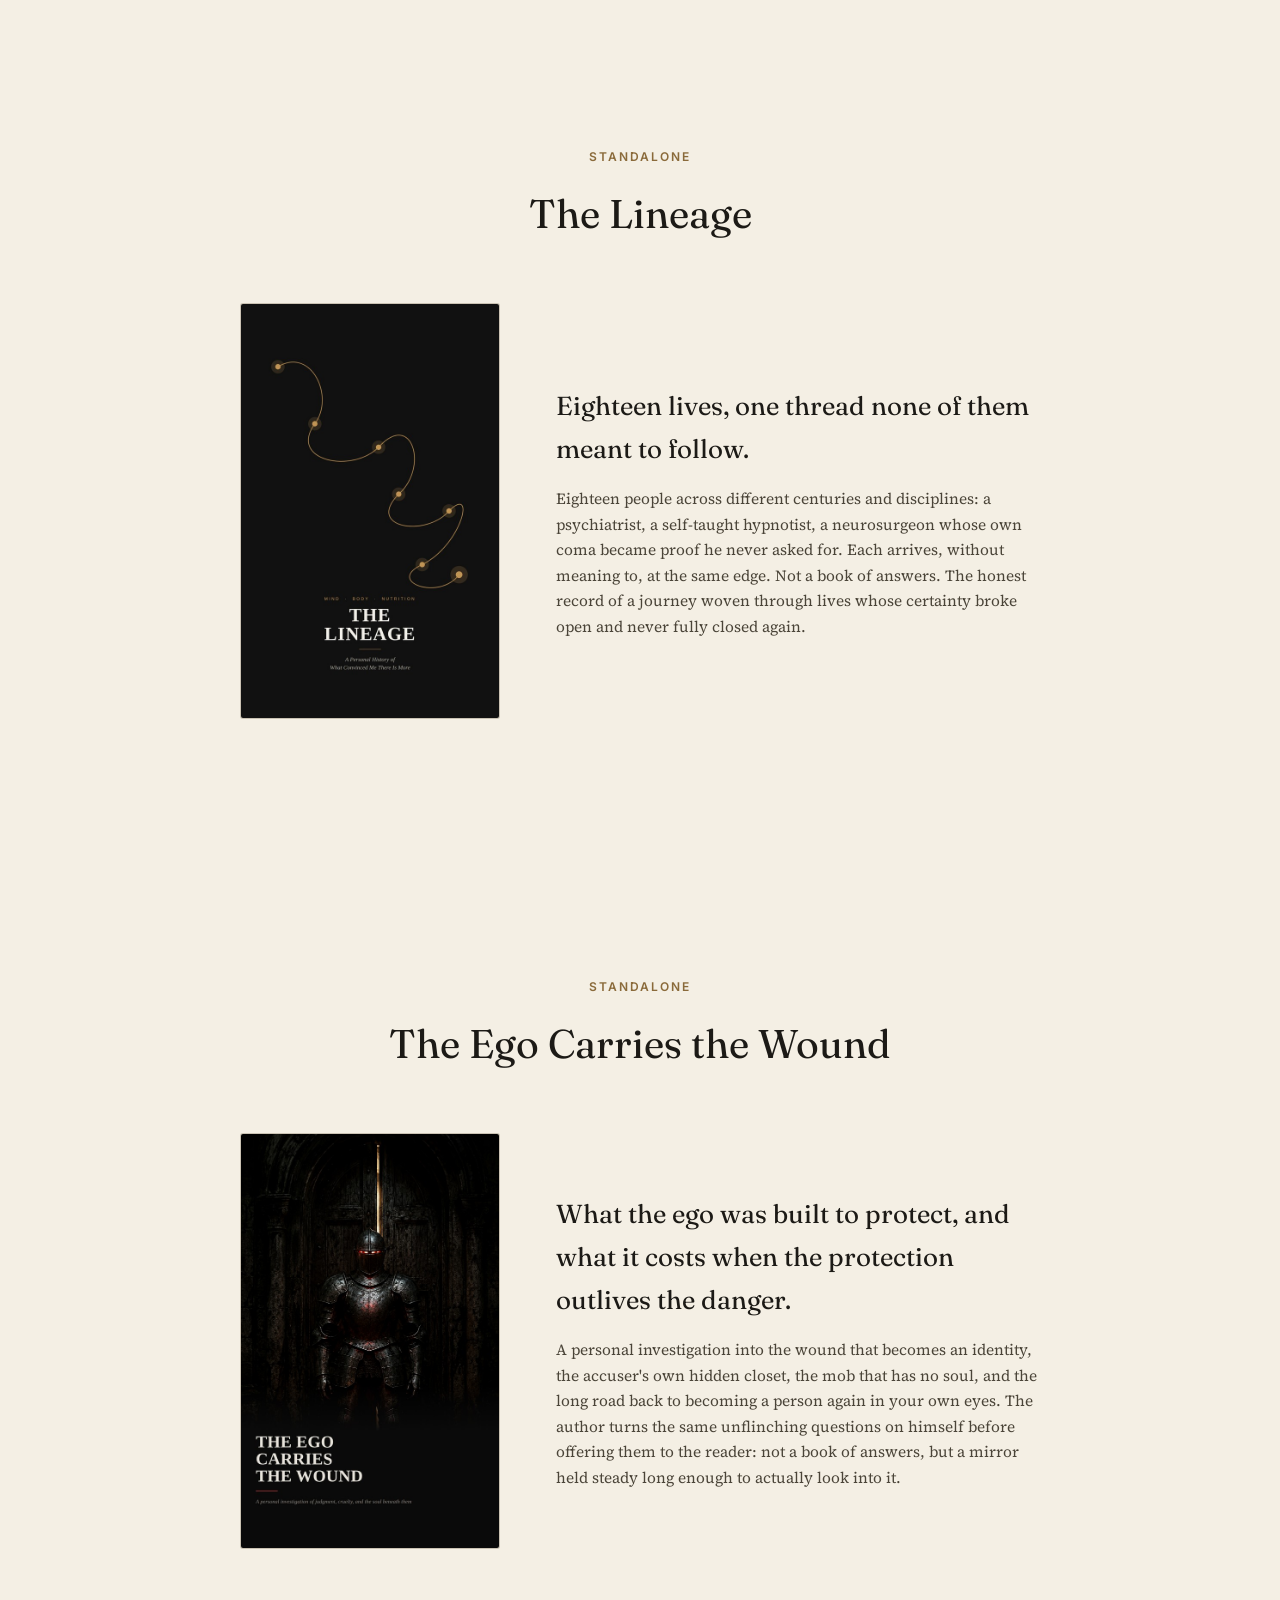
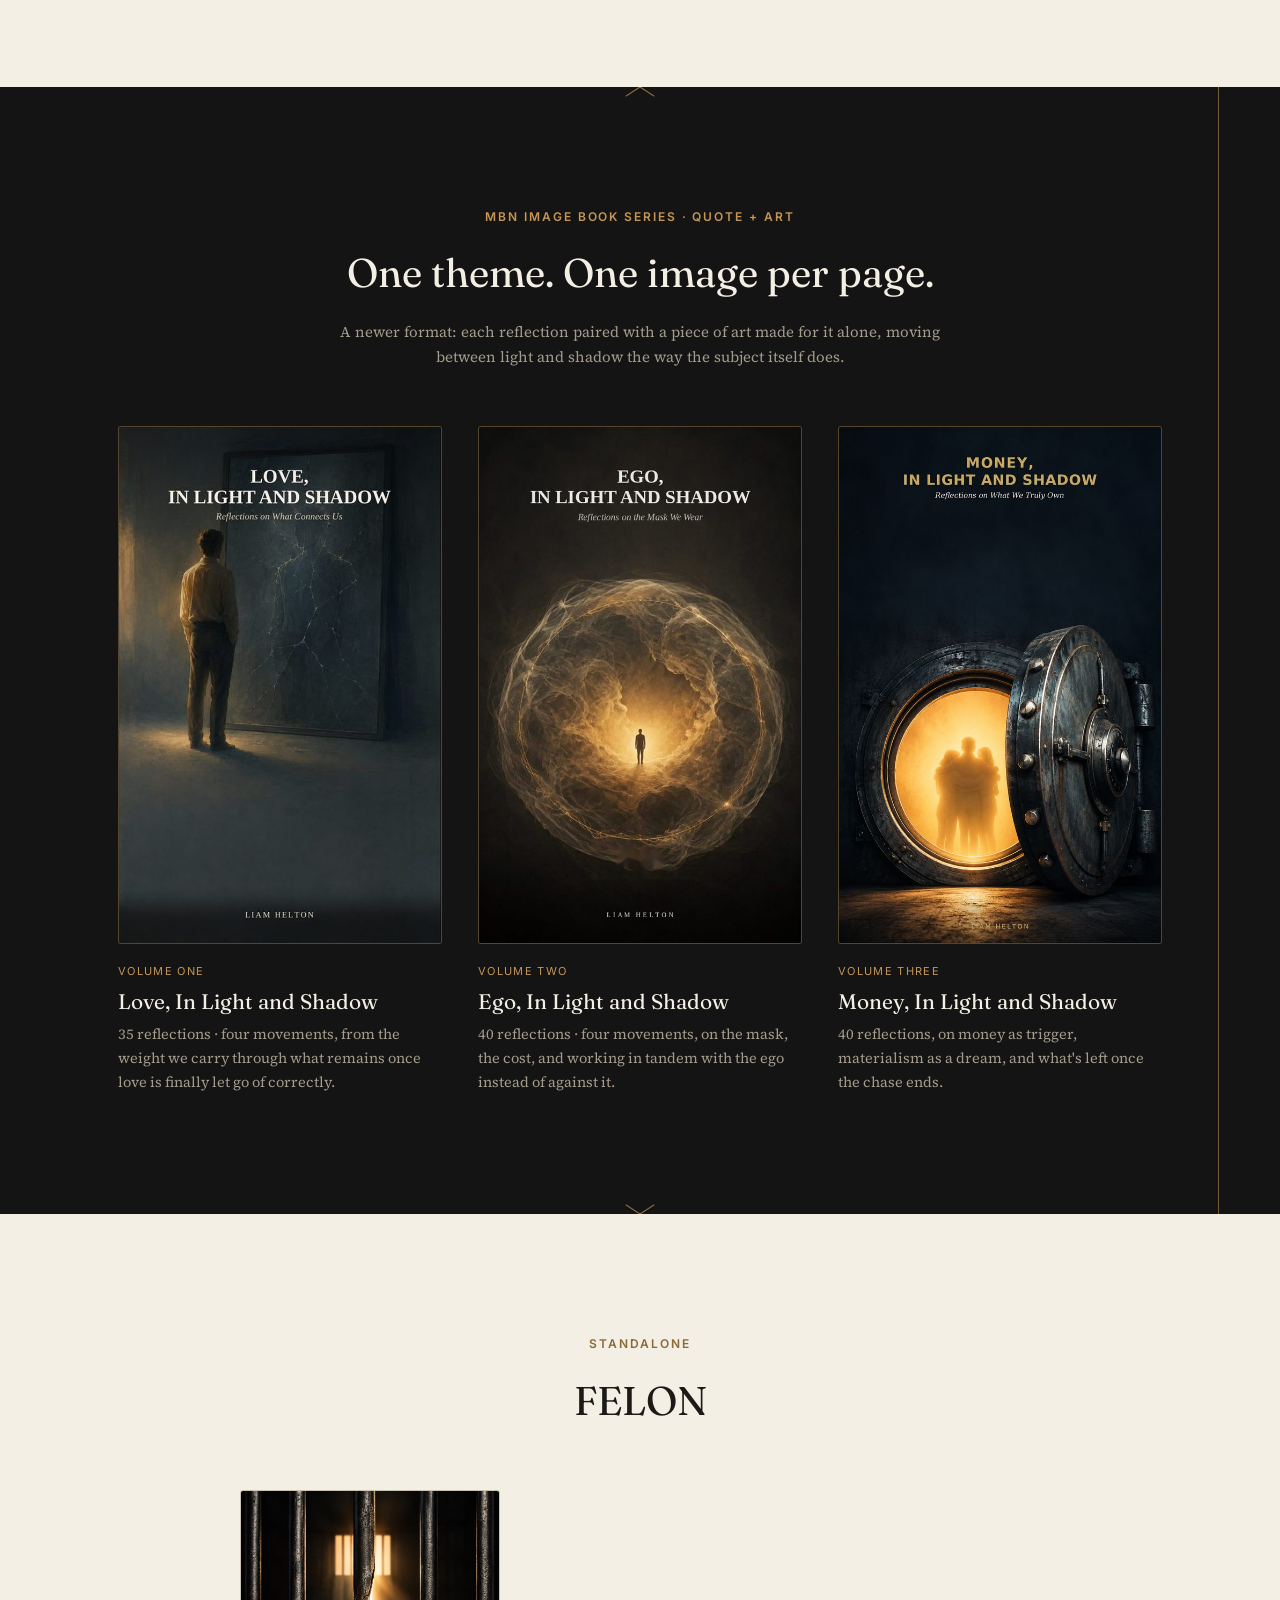
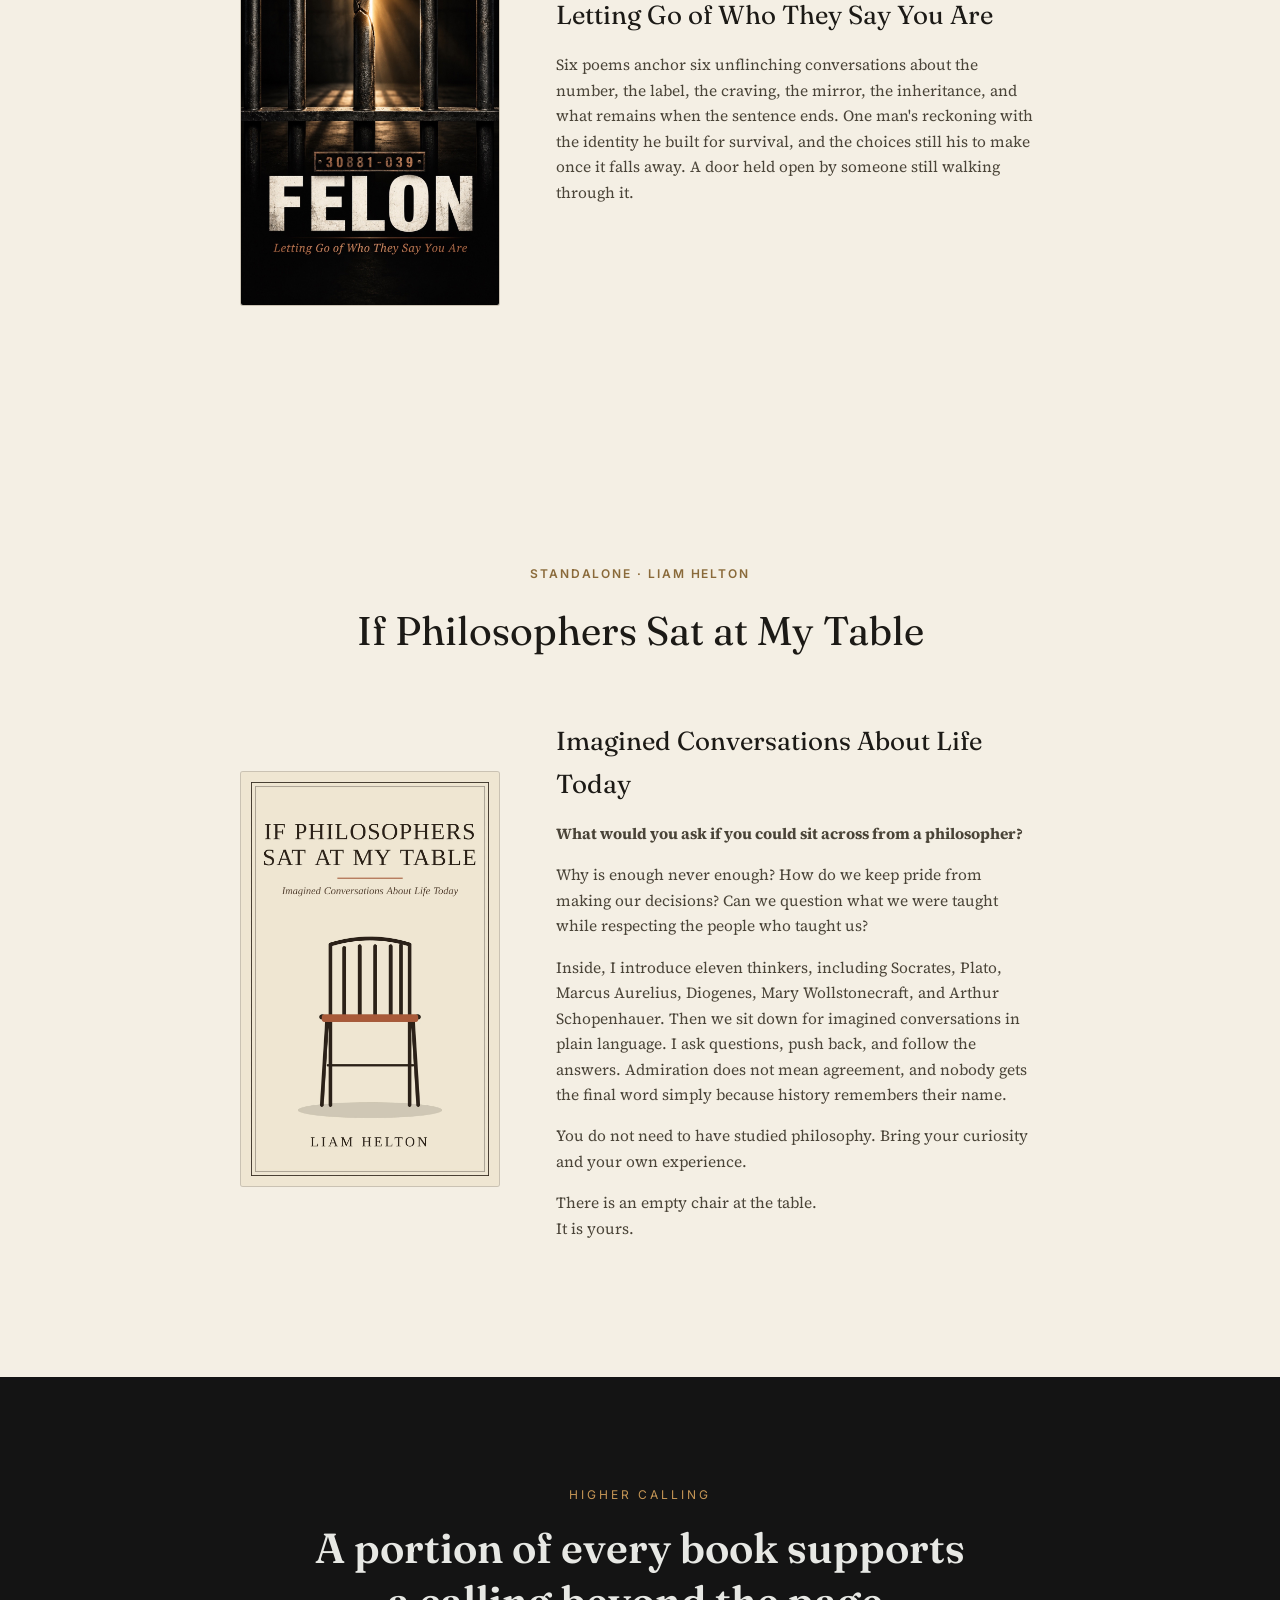
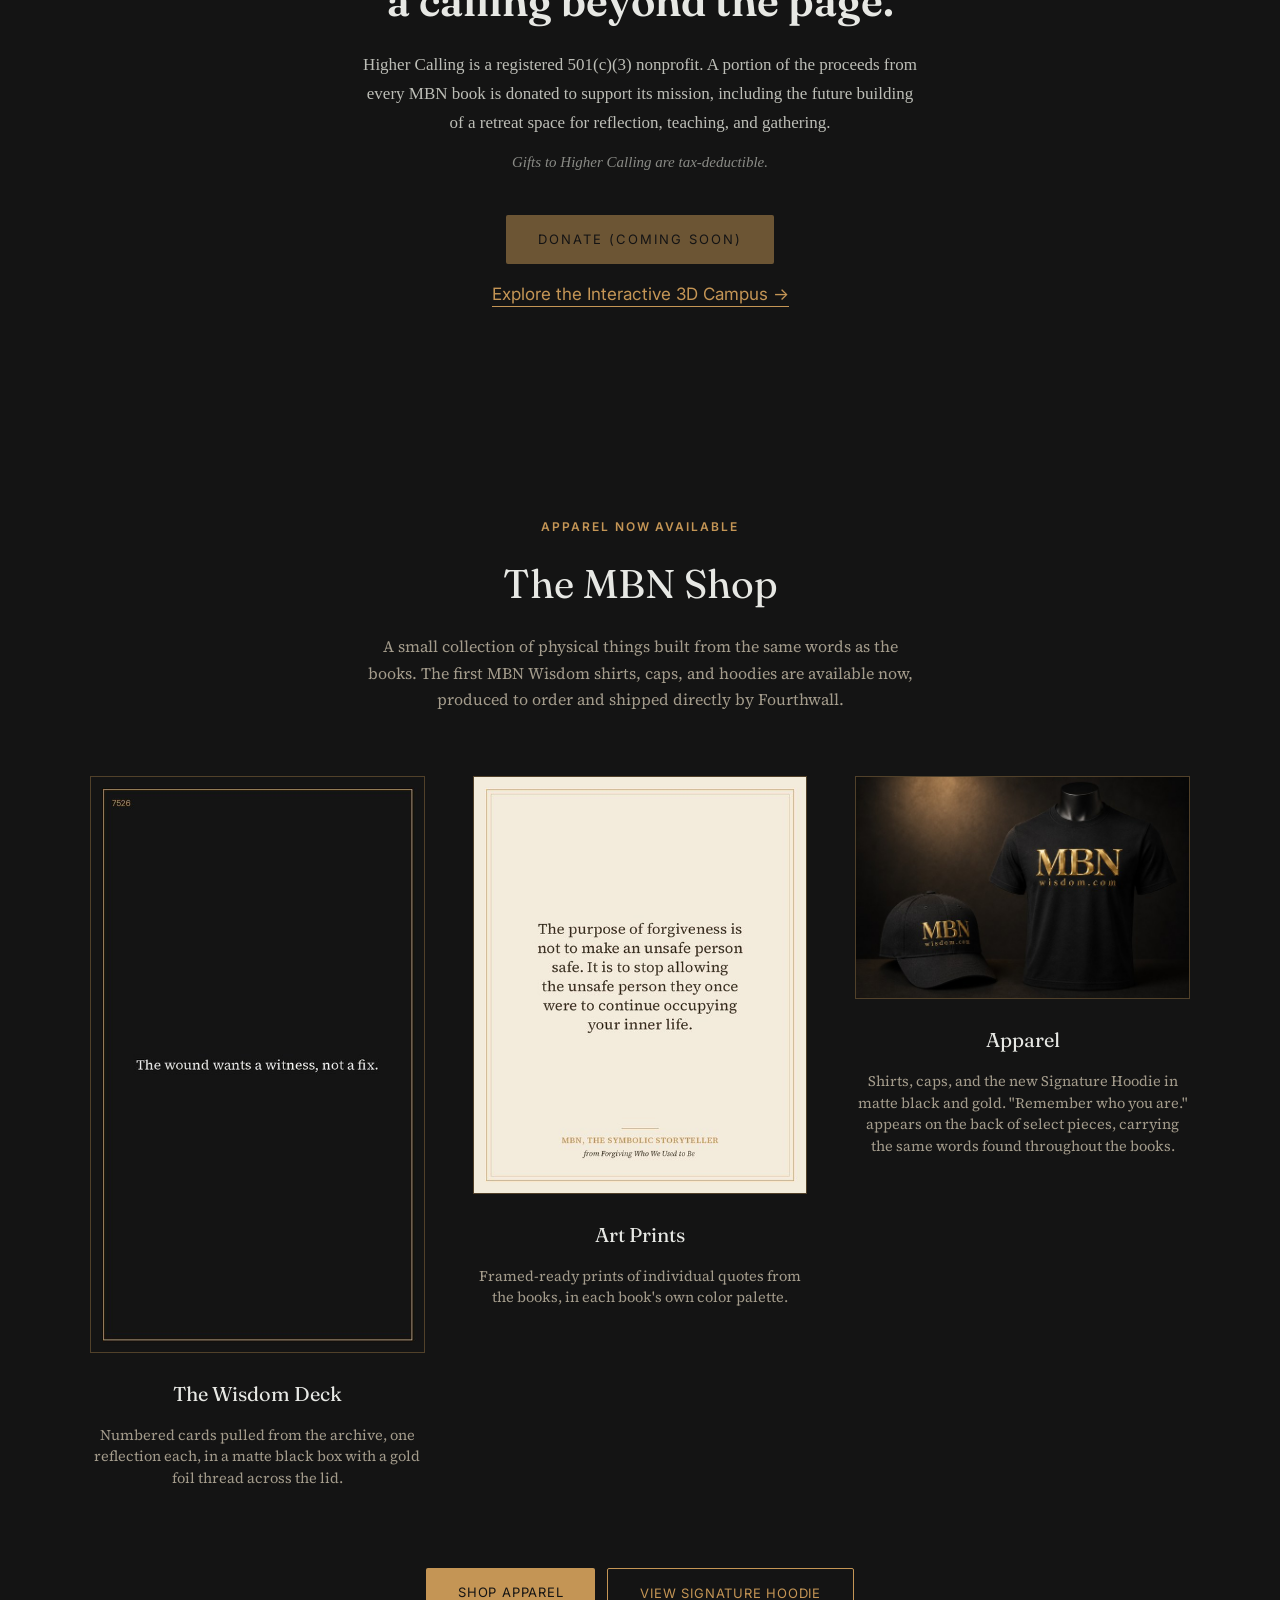
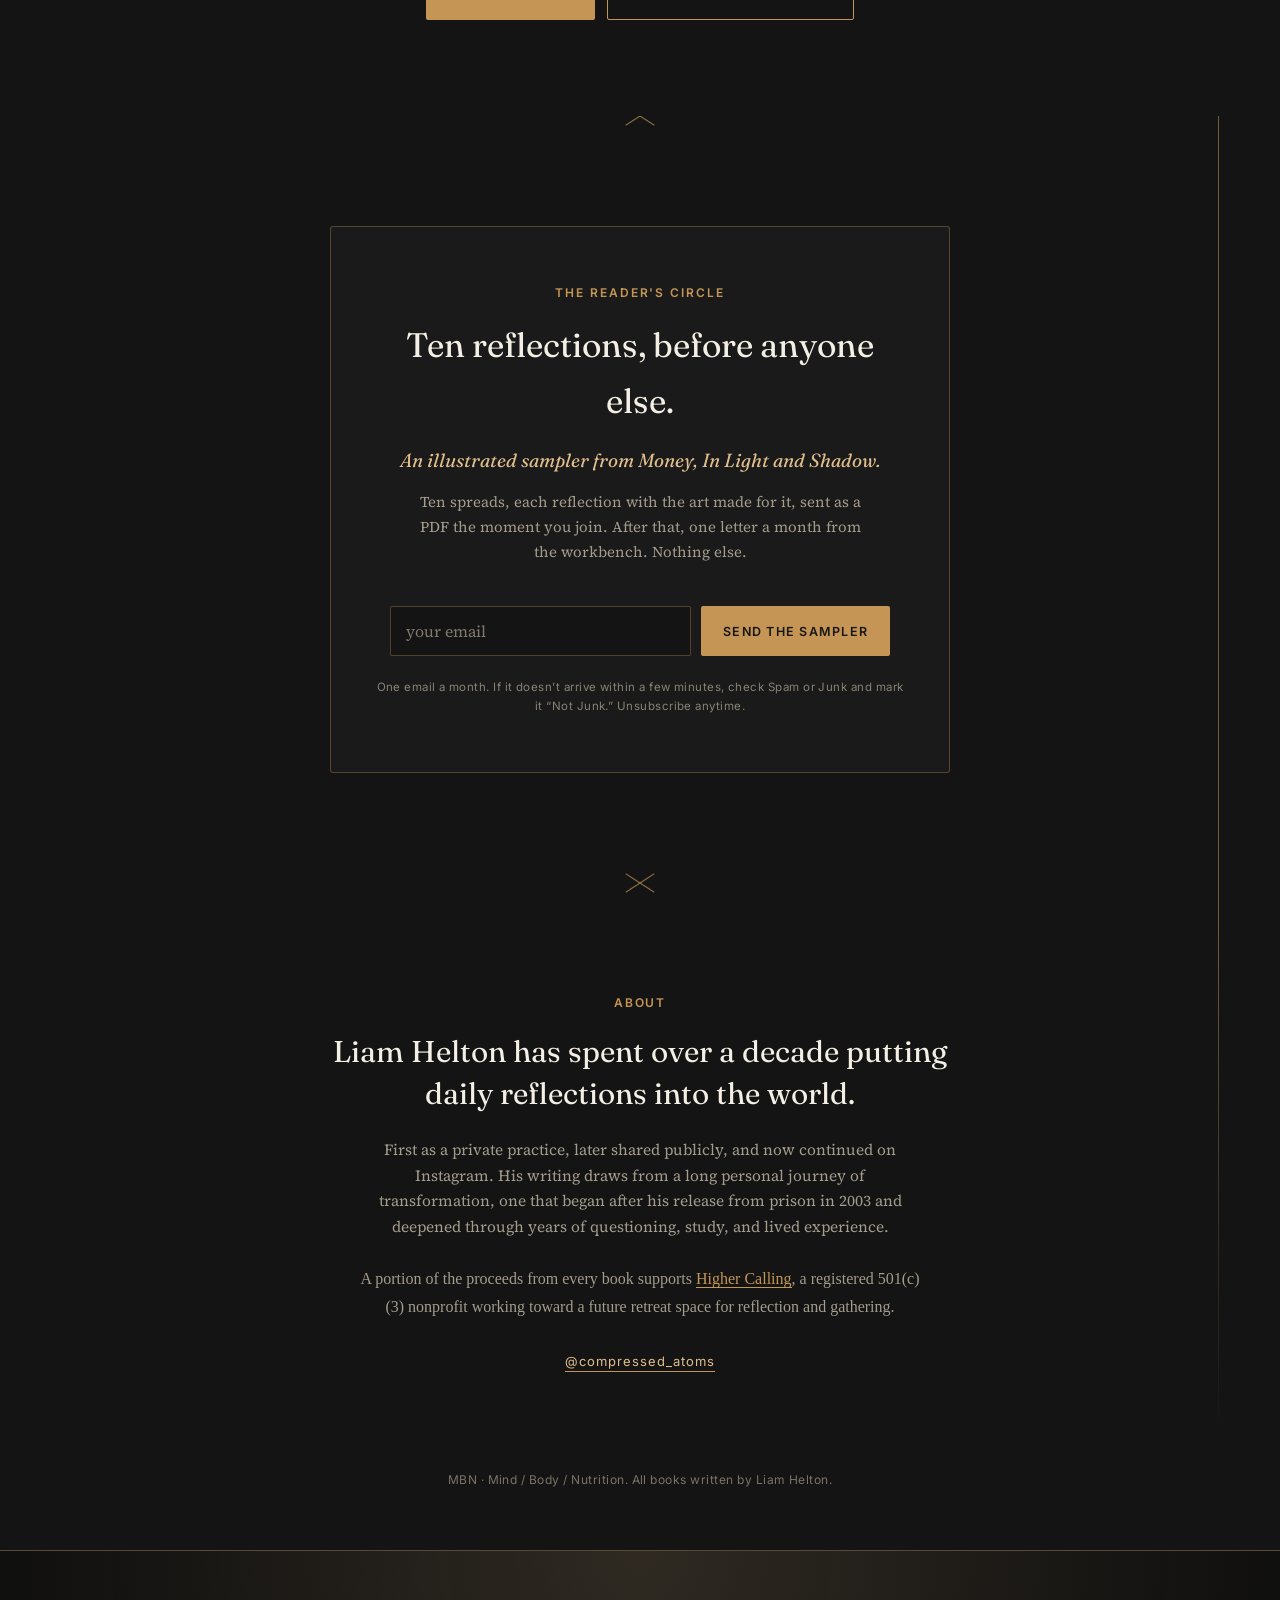
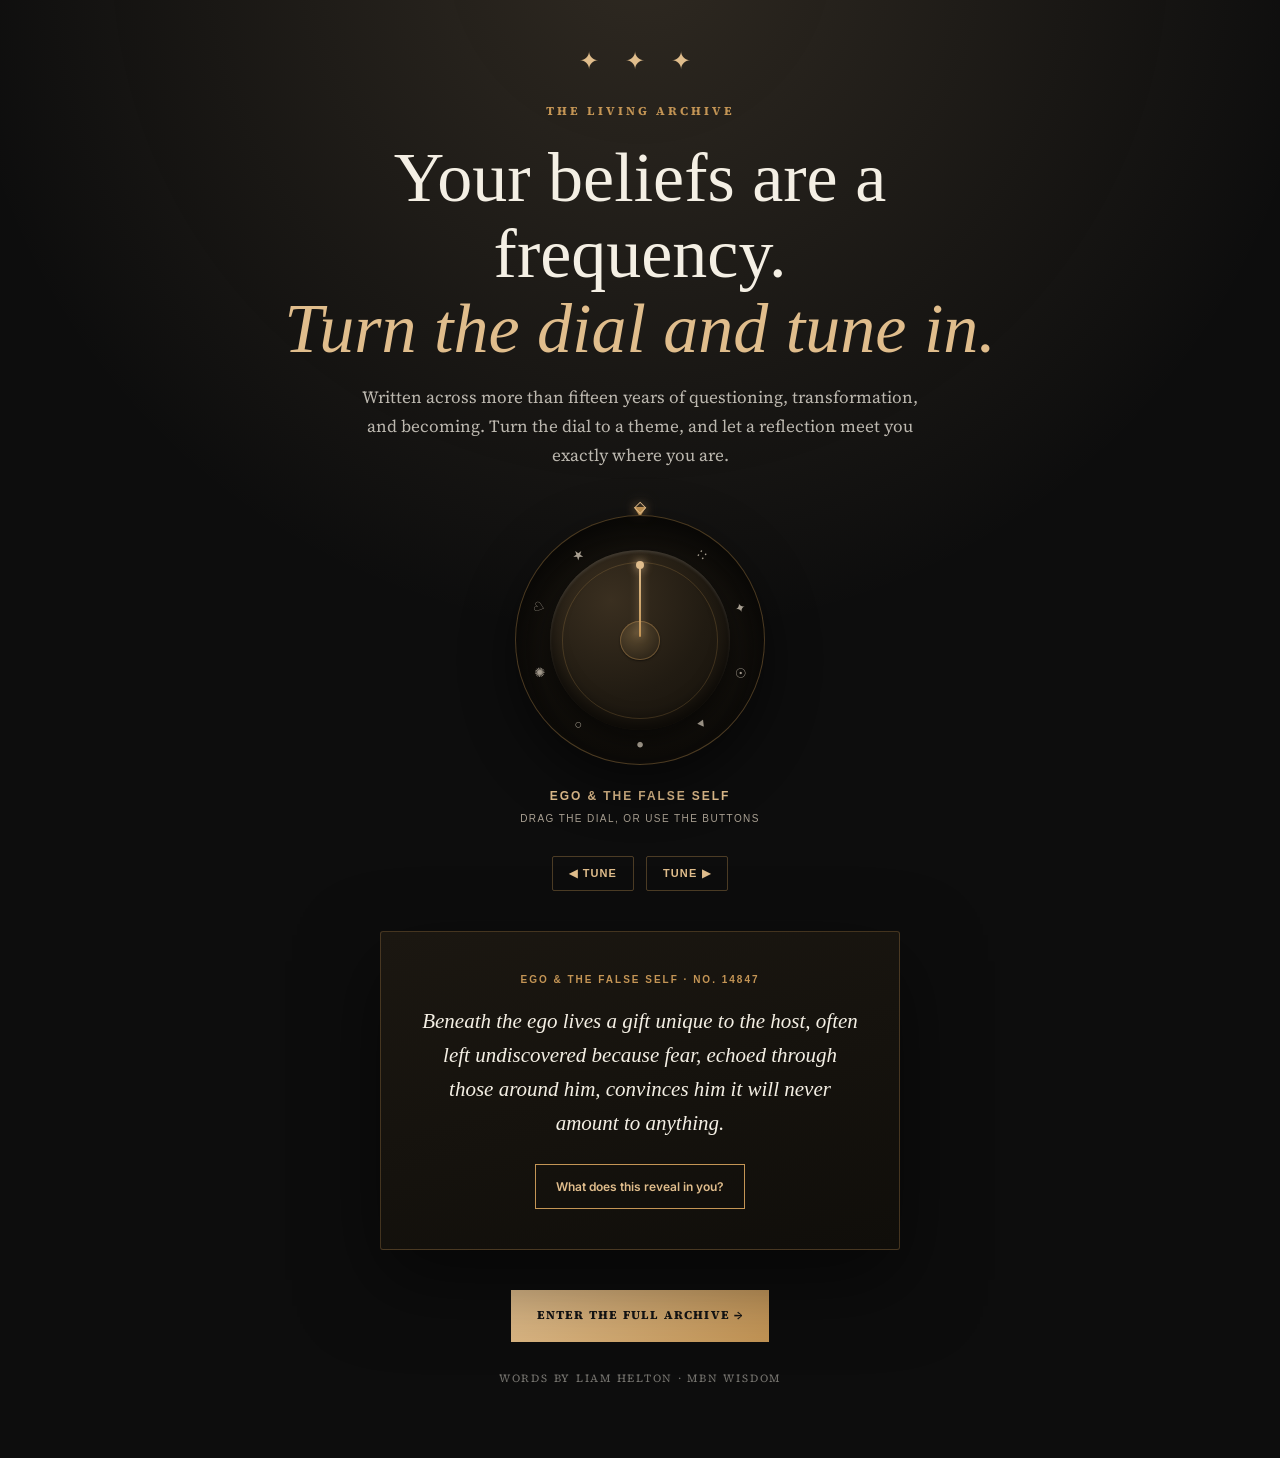
==== commit 94c3b574: "Add If Philosophers Sat at My Table to the book collection" ====
--- a/index.html
+++ b/index.html
@@ -437,7 +437,7 @@
 <section class="hero">
   <div class="eyebrow">MBN · Mind / Body / Nutrition</div>
   <h1>Liam Helton</h1>
-  <p class="lede">Fifteen books. One long argument for paying attention.</p>
+  <p class="lede">Seventeen books. One long argument for paying attention.</p>
   <p class="sub">Since 2010, Liam has written over fifteen thousand numbered reflections: on the ego, love, death, money, faith, and the mind that gets in the way of all of it. These books are what came of the ones worth keeping.</p>
   <a class="hero-tune" href="#archive">Turn the dial. Meet yourself.</a>
   <a class="hero-tune" href="/app.html">Keep MBN Wisdom on your phone ↗</a>
@@ -457,7 +457,7 @@
         Fifty is not a closing chapter.
       </h2>
       <p style="font-family:'Fraunces',serif; font-style:italic; font-size:18px; color:#7a5a2e; max-width:620px; margin:0 auto;">
-        The first of the fifteen MBN books to publish, and the one built to be given.
+        The first MBN book to be published, and the one built to be given.
       </p>
     </div>
 
@@ -673,6 +673,28 @@
       <div>
         <h3>Letting Go of Who They Say You Are</h3>
         <p>Six poems anchor six unflinching conversations about the number, the label, the craving, the mirror, the inheritance, and what remains when the sentence ends. One man's reckoning with the identity he built for survival, and the choices still his to make once it falls away. A door held open by someone still walking through it.</p>
+      </div>
+    </div>
+  </div>
+</section>
+
+<div class="fracture"></div>
+
+<section class="architecture section-pad" id="if-philosophers-sat-at-my-table" aria-labelledby="philosophers-title">
+  <div class="wrap">
+    <div class="section-head">
+      <div class="eyebrow">Standalone · Liam Helton</div>
+      <h2 id="philosophers-title">If Philosophers Sat at My Table</h2>
+    </div>
+    <div class="arch-inner">
+      <div class="cover" style="aspect-ratio:5/8;"><img src="/if-philosophers-sat-at-my-table.webp" alt="If Philosophers Sat at My Table cover by Liam Helton" loading="lazy" decoding="async" width="1000" height="1600"></div>
+      <div>
+        <h3>Imagined Conversations About Life Today</h3>
+        <p><strong>What would you ask if you could sit across from a philosopher?</strong></p>
+        <p>Why is enough never enough? How do we keep pride from making our decisions? Can we question what we were taught while respecting the people who taught us?</p>
+        <p>Inside, I introduce eleven thinkers, including Socrates, Plato, Marcus Aurelius, Diogenes, Mary Wollstonecraft, and Arthur Schopenhauer. Then we sit down for imagined conversations in plain language. I ask questions, push back, and follow the answers. Admiration does not mean agreement, and nobody gets the final word simply because history remembers their name.</p>
+        <p>You do not need to have studied philosophy. Bring your curiosity and your own experience.</p>
+        <p>There is an empty chair at the table.<br>It is yours.</p>
       </div>
     </div>
   </div>
